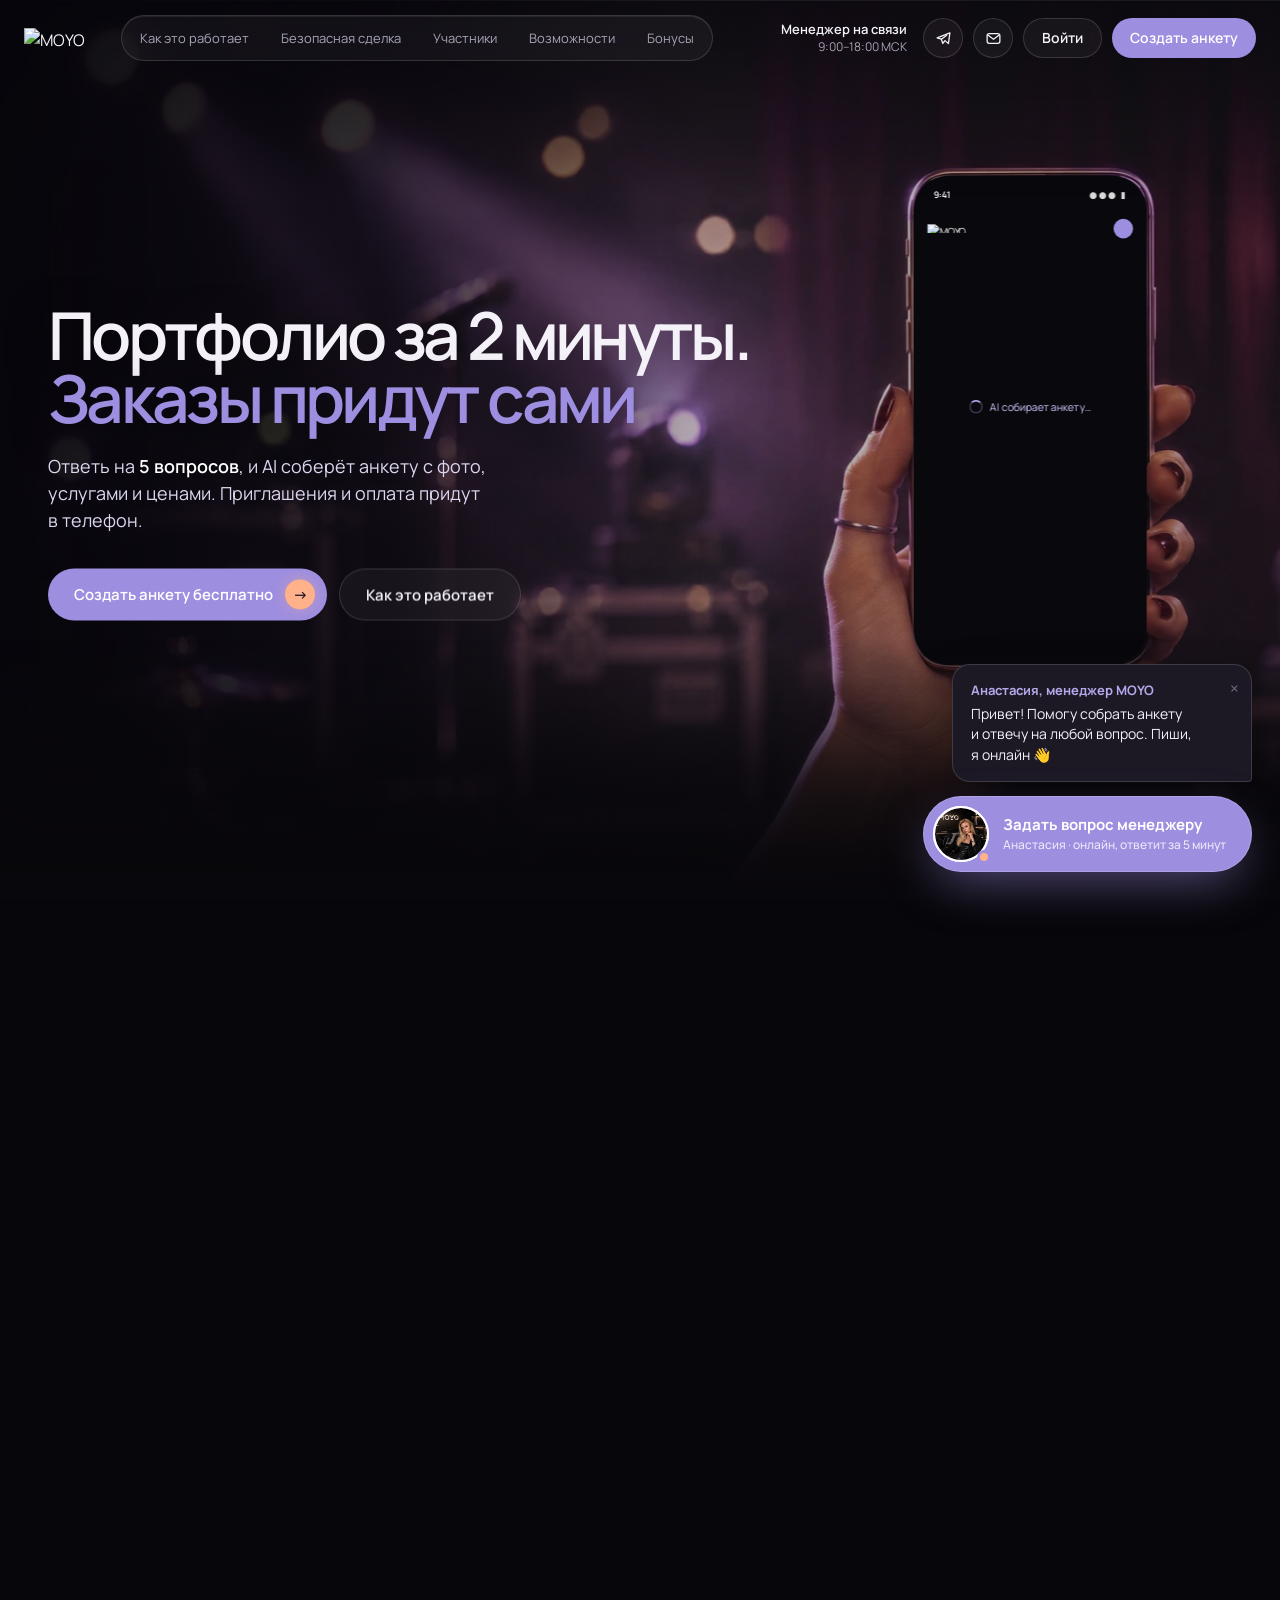
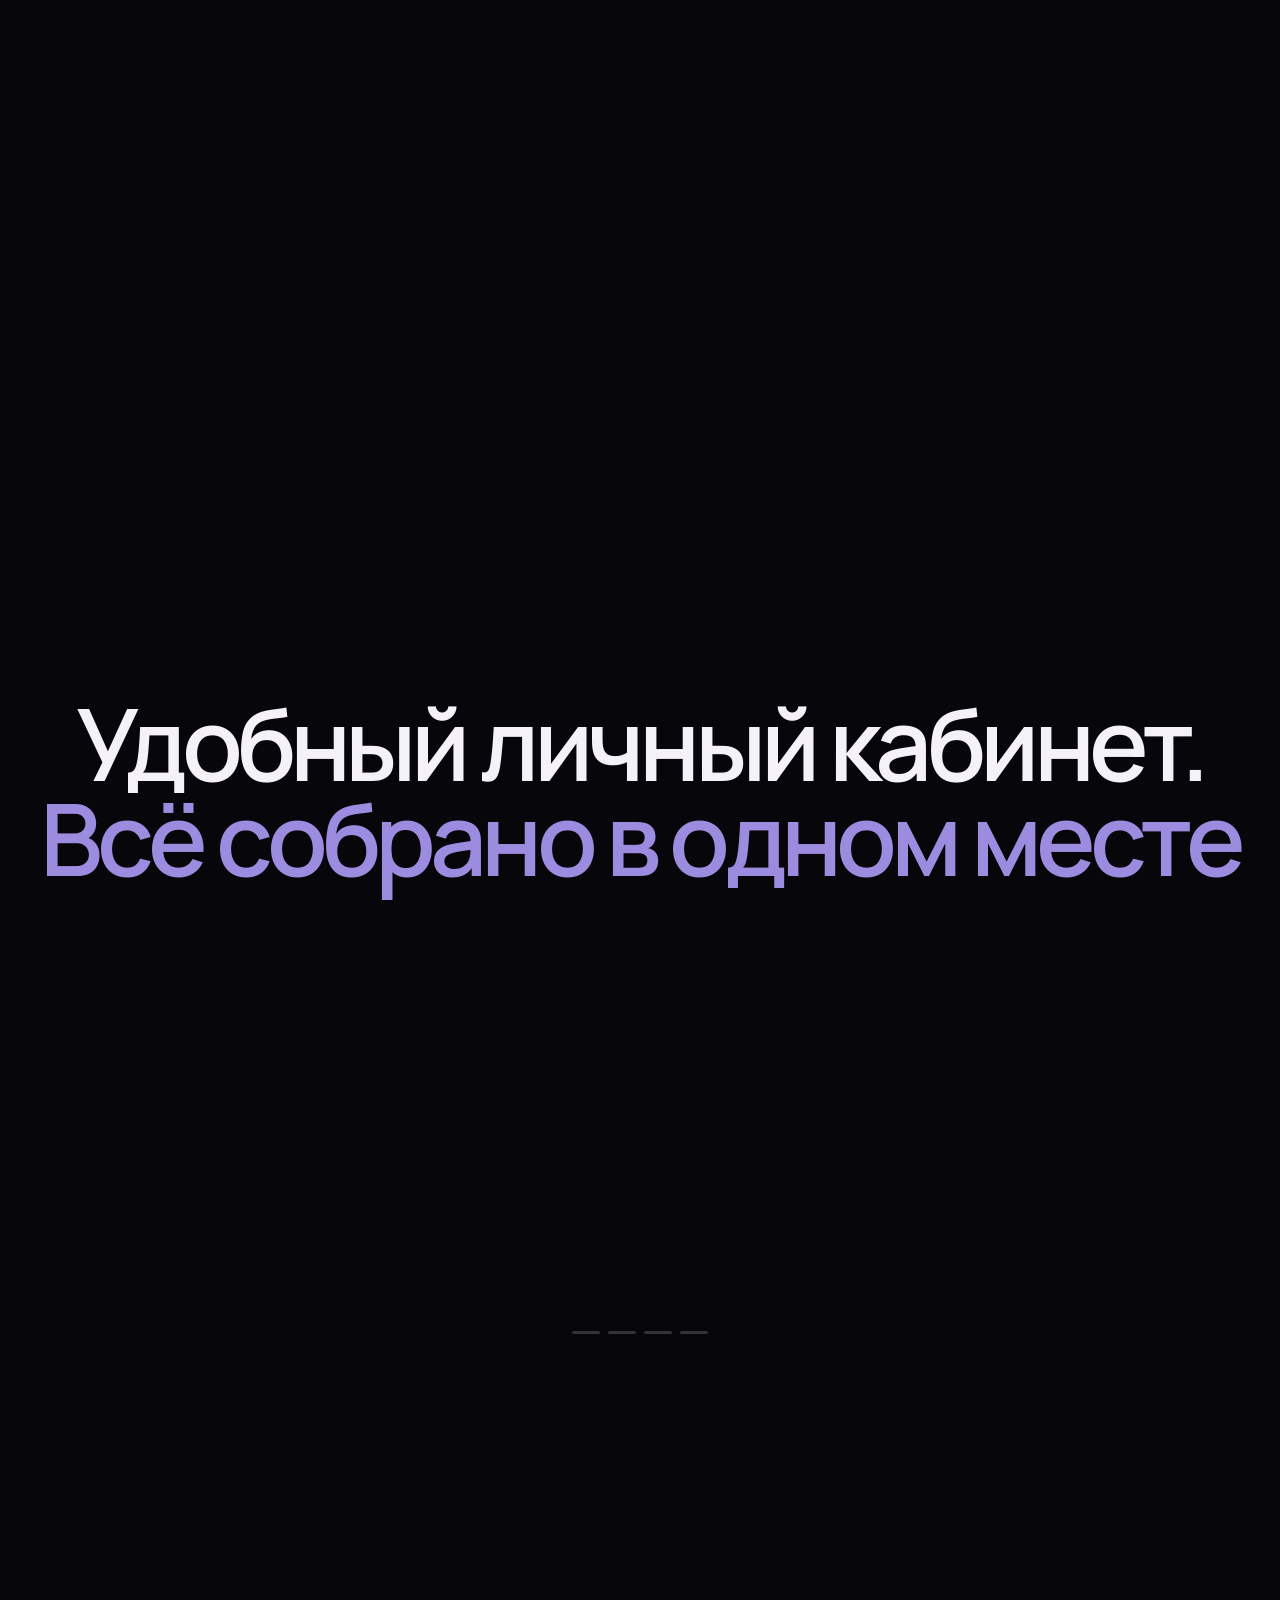
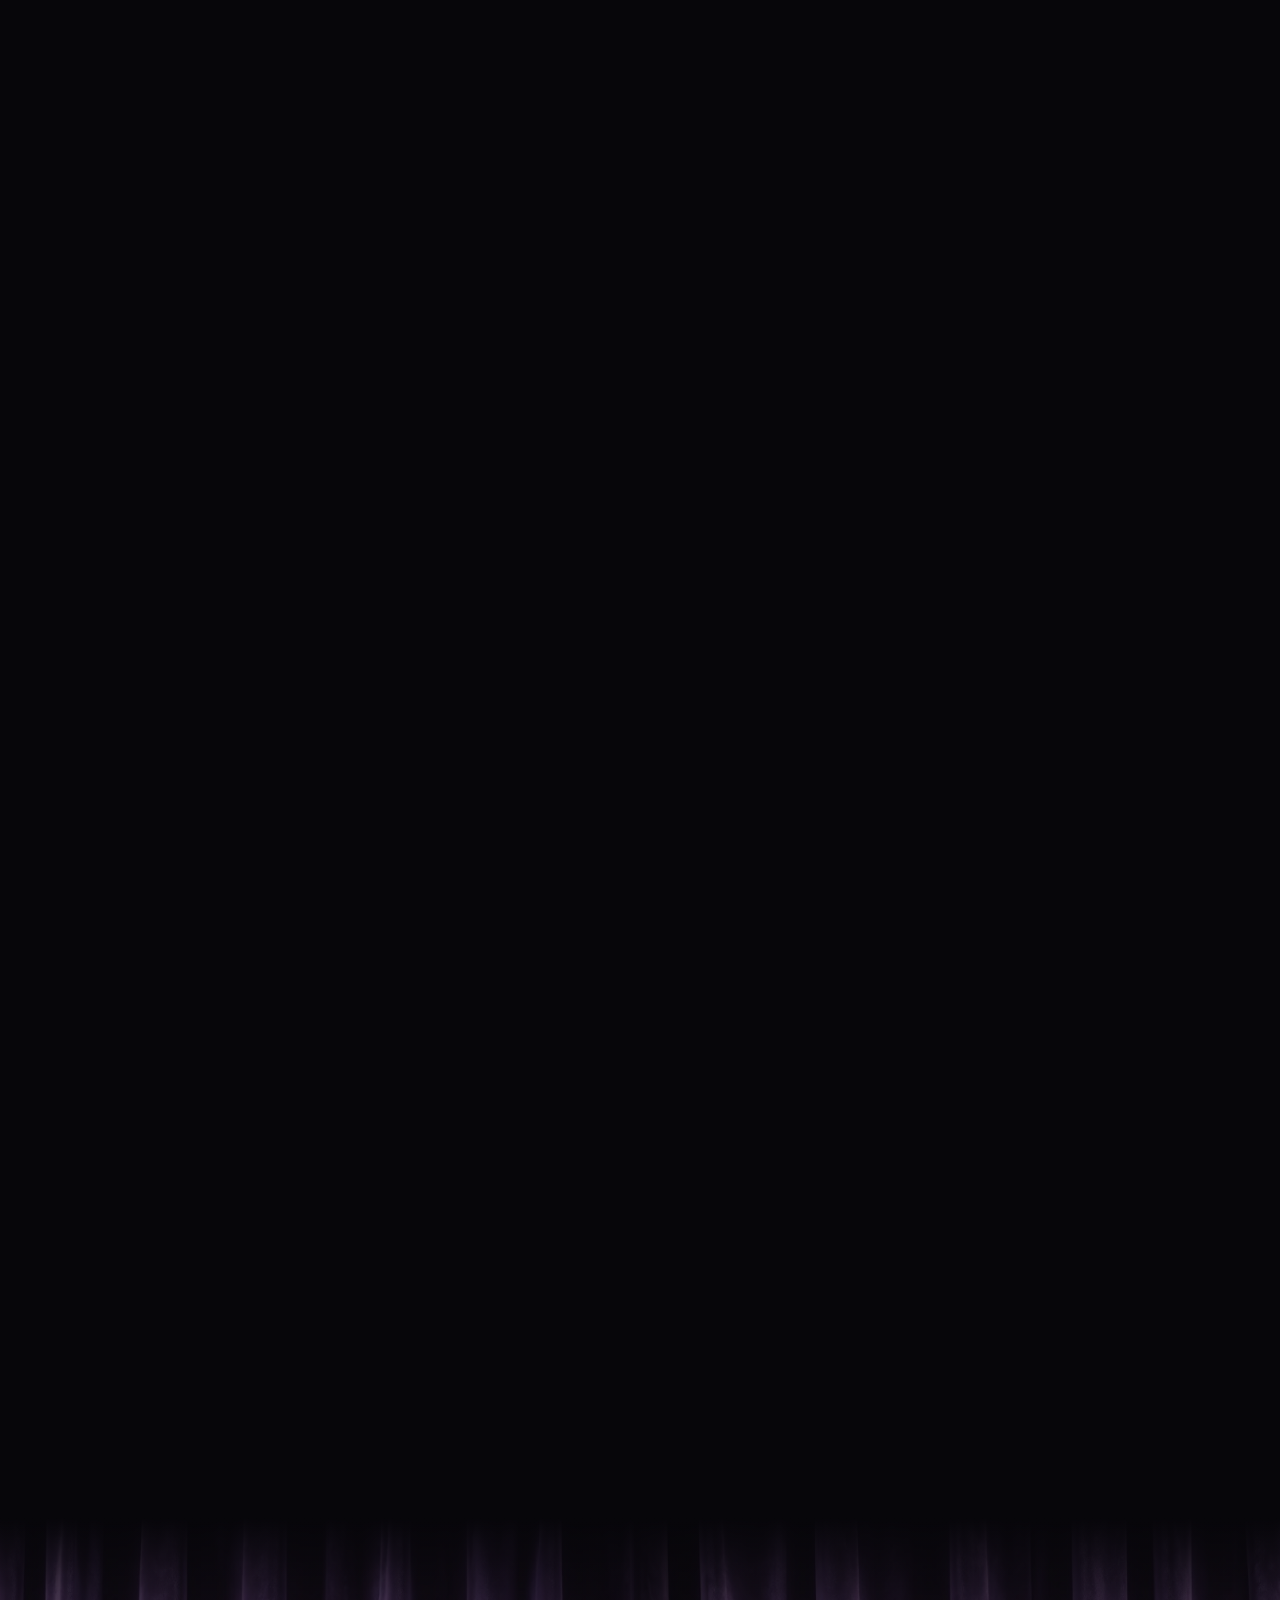
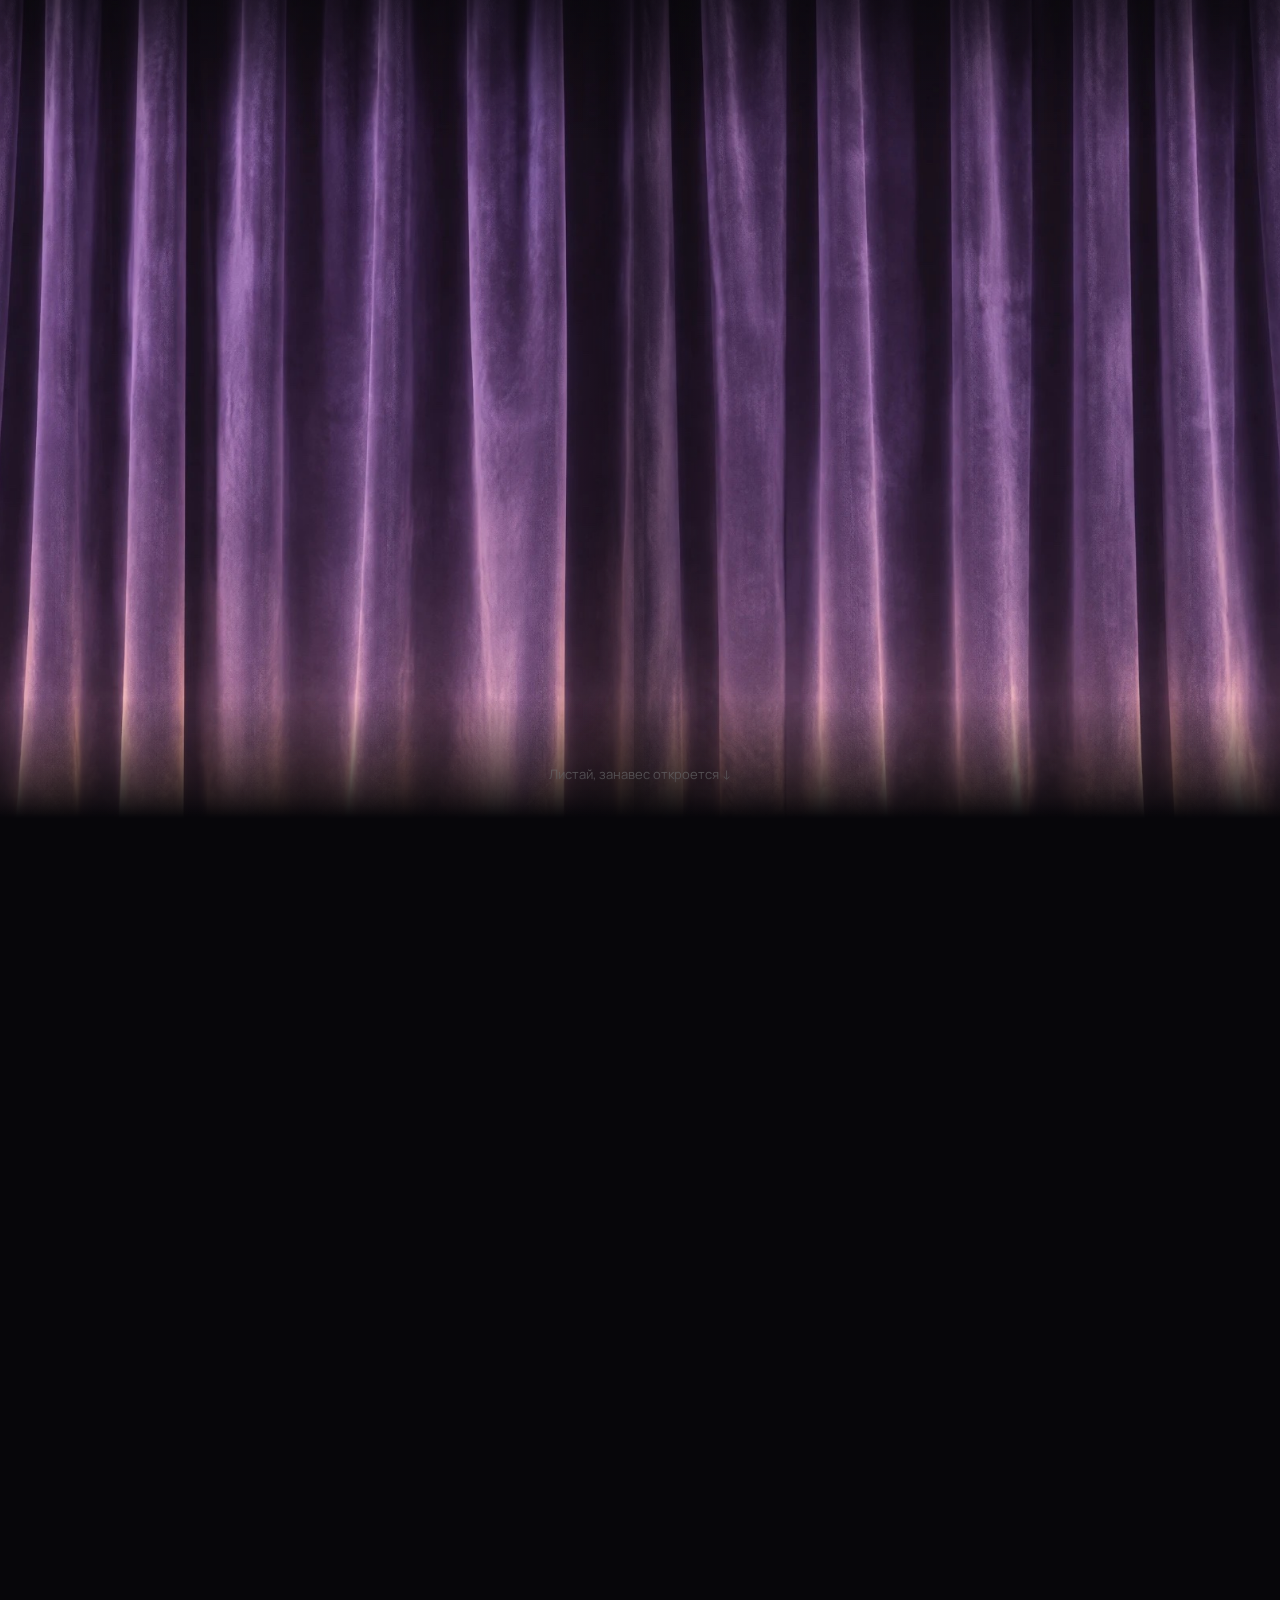
==== ispolnitel.html @ ad926cb7 "Add files via upload" ====
<!doctype html>
<html lang="ru">
<head>
<meta charset="utf-8">
<meta name="viewport" content="width=device-width,initial-scale=1">
<title>MOYO для исполнителей</title>
<link rel="preconnect" href="https://fonts.googleapis.com"><link rel="preconnect" href="https://fonts.gstatic.com" crossorigin>
<link href="https://fonts.googleapis.com/css2?family=Manrope:wght@400;500;600;700&family=JetBrains+Mono:wght@400;500&display=swap" rel="stylesheet">
<link rel="stylesheet" href="assets/moyo.css?v=24">
<style>
/* совместимость со старыми блоками (кабинет, FAQ, футер, чат, модалка) */
:root{--card:#131118;--card2:#1A1820;--mut:var(--text-2);--mut2:var(--text-3);--line2:var(--line-2);--grad:var(--accent);--disp:var(--sans);--body:var(--sans);--m:var(--accent)}
h1,h2,h3{font-weight:600;letter-spacing:-.04em;line-height:1.04}
.lead{font-size:18px;color:var(--text-2);max-width:560px}
.eyebrow{display:inline-flex;align-items:center;gap:8px;height:32px;padding:0 14px;border-radius:var(--r-pill);font-size:13px;font-weight:500;color:var(--text-2);border:1px solid var(--line-2);background:var(--glass);backdrop-filter:blur(var(--blur))}
.eyebrow i{width:6px;height:6px;border-radius:50%;background:var(--lime);box-shadow:0 0 10px var(--lime-glow)}
.btn-o{background:var(--glass);border:1px solid var(--line-2)}
.btn-o:hover{border-color:rgba(255,255,255,.3)}
.cta-row{display:flex;gap:12px}
.sec{position:relative;padding:90px 0}
.sec-head{display:flex;flex-direction:column;gap:18px;margin-bottom:56px}
.sec-head.c{align-items:center;text-align:center}
main,footer{position:relative;z-index:2}

/* сквозной фон: прямые вертикали и горизонтали */
.bgfx{position:fixed;inset:0;z-index:0;pointer-events:none}
/* перетекание блоков */
.flow-in{will-change:opacity,transform}

/* ===== HEADER ===== */
.hdr{position:fixed;top:0;left:0;right:0;z-index:50;transition:background .4s,border-color .4s;border-bottom:1px solid transparent}
.hdr.scrolled{background:rgba(7,6,10,.72);backdrop-filter:blur(18px);border-bottom-color:var(--line)}
.hdr .wrap{display:flex;align-items:center;height:76px;gap:36px;padding:0 24px}
.hdr .logo img{height:20px;display:block}
.nav{display:flex;gap:4px;padding:4px;border-radius:var(--r-pill)}
.nav a{padding:8px 14px;border-radius:var(--r-pill);font-size:13px;color:var(--text-2);transition:color .2s,background .2s}
.nav a:hover{color:var(--text);background:rgba(255,255,255,.06)}
.hdr-r{margin-left:auto;display:flex;align-items:center;gap:10px}
.hdr .mgr{font-size:12px;color:var(--text-2);text-align:right;line-height:1.35;margin-right:6px}
.hdr .mgr b{display:block;color:var(--text);font-weight:600;font-size:13px}
.hdr .ibtn{width:40px;height:40px}

/* ===== 01 HERO: при открытии курсор один раз собирает анкету ===== */
.hero{position:relative;height:100vh;min-height:880px}
.hero .pin{position:relative;height:100%;overflow:hidden}
.hv{position:absolute;inset:0}
.hero h1{position:absolute;left:0;right:0;text-align:center;letter-spacing:-.055em;line-height:.95;z-index:3}
.h-cta{position:absolute;left:0;right:0;display:flex;justify-content:center;gap:12px;z-index:5}
.plate{padding:20px 22px;border-radius:var(--r-m)}
.plate .label{display:block;margin-bottom:12px}
.plate p{font-size:15px;color:var(--text-2);line-height:1.5}
.plate p b{color:var(--text);font-weight:600}
.plate .n{font-size:44px;font-weight:600;letter-spacing:-.05em;line-height:1;margin-bottom:6px}
.h-toast{display:flex;gap:12px;align-items:center;padding:12px 16px 12px 12px;border-radius:16px;font-size:13px}
.h-toast .av{width:34px;height:34px;border-radius:10px;display:grid;place-items:center;background:var(--accent);flex:none;font-size:14px}
.h-toast b{display:block;font-size:13px;font-weight:600}
.h-toast small{color:var(--text-2);font-size:12px}
.pop{opacity:0;transform:translateY(12px) scale(.97);transition:opacity .6s var(--ease),transform .6s var(--ease)}
.pop.on{opacity:1;transform:none}
/* карточка анкеты */
.sc{position:absolute;inset:0;border-radius:22px;background:var(--surface);border:1px solid var(--line-2);overflow:hidden}
.sc-ph{position:absolute;left:0;right:0;top:0;height:240px}
.sc-ph svg{width:100%;height:100%;display:block}
.sc-nm{position:absolute;left:18px;right:18px;top:252px}
.sc-nm b{display:block;font-size:20px;font-weight:600;letter-spacing:-.03em}
.sc-nm small{font-size:13px;color:var(--text-2)}
.sc-tg{position:absolute;left:18px;top:308px;display:flex;gap:6px}
.sc-pr{position:absolute;left:18px;right:14px;top:352px;display:flex;justify-content:space-between;align-items:center}
.sc-pr b{font-size:17px;font-weight:600;letter-spacing:-.02em}

/* курсор подносит части анкеты */
.hv1 h1{top:108px;font-size:84px}
.hv1 .h-cta{top:752px}
.slot{position:absolute;left:50%;top:312px;width:300px;height:400px;margin-left:-150px;z-index:4}
.slot-ghost{position:absolute;inset:0;border-radius:22px;border:1px dashed rgba(255,255,255,.24)}
.slot-ghost i{position:absolute;left:0;right:0;display:grid;place-items:center;font-style:normal;font-family:var(--mono);font-size:11px;letter-spacing:.08em;text-transform:uppercase;color:var(--text-3);border-top:1px dashed rgba(255,255,255,.12);transition:opacity .4s}
.slot-ghost i:first-child{border-top:0}
.slot-ghost i.off{opacity:0}
.part{position:absolute;inset:0;will-change:transform;pointer-events:none}
.part .sc{transition:border-color .4s}
.pflash{position:absolute;left:0;right:0;pointer-events:none;box-shadow:inset 0 0 0 2px var(--accent-hi),0 0 30px 2px var(--accent-glow);opacity:0}
.pflash.on{animation:pflash .8s ease-out}
@keyframes pflash{0%{opacity:1}100%{opacity:0}}
.slot .burst{position:absolute;left:50%;top:50%;width:320px;height:320px;margin:-160px;border-radius:50%;border:1px solid var(--accent);opacity:0;pointer-events:none}
.slot.pub .burst{animation:sburst 1s var(--ease)}
@keyframes sburst{0%{opacity:.9;transform:scale(.6)}100%{opacity:0;transform:scale(1.7)}}
.hcur{position:absolute;left:0;top:0;width:30px;height:30px;z-index:9;pointer-events:none;filter:drop-shadow(0 6px 12px rgba(0,0,0,.6));transform-origin:4px 2px}
.hv1 .side{position:absolute;width:260px;z-index:5}
.hv1 .side.r{left:calc(50% + 190px)}.hv1 .side.l{right:calc(50% + 190px)}

/* ===== 04 PEOPLE: диско-шар ===== */
.people{position:relative;padding:90px 0 0;overflow-x:clip;overflow-y:visible}
.pp-head{display:grid;grid-template-columns:1fr 380px;align-items:end;gap:40px;margin-bottom:-20px;position:relative;z-index:3}
.pp-head .btn{margin-top:22px}
.pp-head h2{font-size:72px;letter-spacing:-.055em}
.pp-head p{color:var(--text-2);font-size:17px}
.disco{position:relative;height:730px;user-select:none}
.cable{position:absolute;left:50%;top:-200px;width:1px;height:315px;background:linear-gradient(180deg,transparent,rgba(255,255,255,.5));}
.cap{position:absolute;left:50%;top:110px;width:26px;height:16px;margin-left:-13px;border-radius:4px 4px 8px 8px;background:#2A2734;border:1px solid var(--line-2)}
.sph-wrap{position:absolute;left:50%;top:96px;width:680px;height:680px;margin-left:-340px;perspective:1400px;cursor:grab}
.sph-wrap:active{cursor:grabbing}
.sph{position:absolute;left:50%;top:50%;width:0;height:0;transform-style:preserve-3d}
.tile{position:absolute;left:0;top:0;border-radius:8px;backface-visibility:hidden;cursor:pointer;border:1px solid rgba(255,255,255,.12);transition:filter .2s,border-color .2s}
.tile:hover{filter:brightness(1.5);border-color:var(--accent)}
.sph-shade{position:absolute;left:50%;top:116px;width:640px;height:640px;margin-left:-320px;border-radius:50%;pointer-events:none;background:radial-gradient(circle at 36% 28%,rgba(255,255,255,.10),transparent 30%,transparent 55%,rgba(7,6,10,.65) 78%,transparent 80%)}
.sph-glow{position:absolute;left:50%;top:436px;width:980px;height:980px;margin:-490px 0 0 -490px;border-radius:50%;background:radial-gradient(closest-side,rgba(156,140,224,.22),transparent);pointer-events:none}
.glint{position:absolute;width:14px;height:14px;margin:-7px;pointer-events:none;animation:glint 3s ease-in-out infinite}
.glint svg{width:100%;height:100%}
@keyframes glint{0%,100%{opacity:0;transform:scale(.4) rotate(0)}50%{opacity:1;transform:scale(1) rotate(45deg)}}
.flare{position:absolute;width:90px;height:16px;margin:-8px -45px;border-radius:50%;background:radial-gradient(closest-side,rgba(220,213,242,.55),transparent);pointer-events:none;filter:blur(2px)}
.pp-foot{display:flex;justify-content:center;align-items:center;gap:22px;margin-top:-10px;position:relative;z-index:3}
.pp-foot .label{color:var(--text-2)}

/* modal */
.modal{position:fixed;inset:0;z-index:80;display:grid;place-items:center;background:rgba(5,4,8,.7);backdrop-filter:blur(10px);opacity:0;pointer-events:none;transition:opacity .35s}
.modal.on{opacity:1;pointer-events:auto}
.mbox{width:920px;display:grid;grid-template-columns:380px 1fr;border-radius:28px;overflow:hidden;background:var(--card);border:1px solid var(--line2);transform:translateY(20px) scale(.97);transition:transform .45s cubic-bezier(.2,.9,.25,1.1)}
.modal.on .mbox{transform:none}
.mbox .ph{height:560px}.mbox .ph svg{width:100%;height:100%;display:block}
.mbox .info{padding:36px;display:flex;flex-direction:column;gap:16px;position:relative}
.mbox h3{font-size:28px}
.mbox .role{color:var(--mut);margin-top:-8px}
.mbox .about{font-size:15px;color:#CFCBDD}
.mbox .srv{display:flex;flex-direction:column;gap:8px}
.mbox .srv div{display:flex;justify-content:space-between;padding:12px 14px;border-radius:12px;background:rgba(255,255,255,.04);border:1px solid var(--line);font-size:14px}
.mbox .srv b{font-weight:600}
.mbox .x{position:absolute;right:20px;top:20px;width:40px;height:40px;border-radius:12px;border:1px solid var(--line2);font-size:20px}
.mbox .note{font-size:12px;color:var(--mut2)}


.mbox{background:var(--surface)}
.mbox .tags,.pc-tags{display:flex;gap:6px;flex-wrap:wrap}
.pc-tags span{display:inline-flex;height:26px;align-items:center;padding:0 10px;border-radius:8px;font-size:12px;background:rgba(255,255,255,.06);color:var(--text-2)}

/* ===== INSIDE (features) ===== */
.inside{padding:140px 0;position:relative}
.inside h2{font-size:64px;letter-spacing:-.05em}
.inside .sec-head{margin-bottom:34px}
.ins-grid{position:relative;display:flex;flex-direction:column;align-items:center;gap:28px}
.inside .lead{color:var(--text-2);font-size:18px;max-width:560px}
.flist{display:flex;justify-content:center;gap:8px;padding:6px;border-radius:var(--r-pill);border:1px solid var(--line);background:rgba(255,255,255,.025)}
.fi{position:relative;height:46px;padding:0 22px;border-radius:var(--r-pill);font-size:15px;font-weight:600;color:var(--text-2);overflow:hidden;transition:background .4s,color .4s}
.fi:hover{color:var(--text)}
.fi.on{background:var(--accent-a12);color:var(--text);box-shadow:inset 0 0 0 1px var(--accent-a30)}
.fi .prog{position:absolute;left:18px;bottom:0;max-width:calc(100% - 36px);height:2px;width:0;background:var(--accent)}
.fi.on .prog{animation:fprog 9s linear forwards}
.flist.stop .fi.on .prog{animation:none;width:0}
@keyframes fprog{to{width:calc(100% - 36px)}}
.flist:not(.vis) .fi.on .prog{animation-play-state:paused}
.device{position:relative;width:800px;height:520px;border-radius:24px;background:#100E17;border:1px solid var(--line2);box-shadow:0 40px 120px -30px rgba(123,108,255,.45);overflow:hidden}
.dbar{height:52px;display:flex;align-items:center;gap:16px;padding:0 22px;border-bottom:1px solid var(--line)}
.dbar img{height:14px;opacity:.9}
.dbar .tabs{display:flex;gap:6px;margin-left:16px}
.dbar .tabs span{font-size:12px;padding:6px 12px;border-radius:99px;color:var(--mut);transition:all .4s}
.dbar .tabs span.on{background:rgba(255,255,255,.08);color:var(--text)}
.dbar .me{margin-left:auto;width:28px;height:28px;border-radius:50%;background:var(--grad)}
.scr{position:absolute;left:0;right:0;top:52px;bottom:0;padding:24px;opacity:0;transform:translateY(14px);transition:opacity .5s,transform .6s cubic-bezier(.2,.8,.2,1);pointer-events:none}
.scr.on{opacity:1;transform:none;pointer-events:auto}
.scr h4{font-size:18px;font-weight:600;margin-bottom:4px}
.scr .sub{font-size:13px;color:var(--mut);margin-bottom:18px}
.chips{display:flex;gap:8px;margin-bottom:16px}
.chips span{font-size:12px;padding:6px 12px;border-radius:99px;border:1px solid var(--line2);color:#D9D5E8}
.chips span.a{background:#fff;color:#0B0A10;border-color:#fff}
.vac{display:grid;grid-template-columns:1fr auto auto;gap:18px;align-items:center;padding:16px 18px;border-radius:16px;background:rgba(255,255,255,.035);border:1px solid var(--line);margin-bottom:10px}
.vac b{font-size:15px;font-weight:600;display:block}
.vac small{font-size:12px;color:var(--mut)}
.vac .pr{font-family:var(--disp);font-weight:700;font-size:15px}
.vac .go{height:38px;padding:0 16px;border-radius:10px;background:rgba(255,255,255,.08);font-size:13px;font-weight:600;min-width:160px;position:relative;overflow:hidden}
.vac .go.first{background:#fff;color:#0B0A10}
.scr.on .vac .go.first .t1{animation:goOut .3s 1.9s forwards}
.vac .go .t2{position:absolute;inset:0;display:grid;place-items:center;background:var(--ok);color:#06150E;transform:translateY(100%)}
.scr.on .vac .go.first .t2{animation:goIn .4s 1.9s cubic-bezier(.2,.9,.25,1.2) forwards}
@keyframes goOut{to{opacity:0}}
@keyframes goIn{to{transform:none}}
.cursor{position:absolute;width:22px;height:22px;z-index:5;left:560px;top:400px;opacity:0;pointer-events:none}
.scr.on .cursor{animation:cur 2.6s .4s cubic-bezier(.4,0,.2,1) forwards}
@keyframes cur{0%{opacity:0;transform:translate(0,0)}15%{opacity:1}60%{transform:translate(-36px,-262px)}68%{transform:translate(-36px,-262px) scale(.82)}76%,100%{opacity:1;transform:translate(-36px,-262px)}}
.vac{opacity:0;transform:translateY(10px)}
.scr.on .vac{animation:up .5s cubic-bezier(.2,.8,.2,1) forwards}
.scr.on .vac:nth-child(2){animation-delay:.1s}.scr.on .vac:nth-child(3){animation-delay:.2s}.scr.on .vac:nth-child(4){animation-delay:.3s}
@keyframes up{to{opacity:1;transform:none}}

.req{padding:16px 18px;border-radius:16px 16px 16px 4px;background:rgba(255,255,255,.06);font-size:14px;max-width:440px;margin-bottom:14px}
.req small{display:block;color:var(--mut);font-size:12px;margin-bottom:4px}
.ai-line{display:flex;align-items:center;gap:10px;font-size:13px;color:#CFC8FF;margin-bottom:16px}
.ai-line i{width:18px;height:18px;border-radius:50%;border:2px solid rgba(185,177,255,.3);border-top-color:#B9B1FF;animation:spin 1s linear infinite}
.scr.on .ai-line i{animation:spin 1s linear 2 forwards}
.picks{display:flex;gap:10px}
.pick{width:116px;border-radius:14px;overflow:hidden;background:var(--card2);border:1px solid var(--line);opacity:0;transform:scale(.9)}
.pick .im{height:110px}.pick .im svg{width:100%;height:100%;display:block}
.pick div{padding:8px 10px;font-size:12px}
.pick div b{display:block;font-size:13px;font-weight:600}
.scr.on .pick{animation:pop .5s cubic-bezier(.2,.9,.25,1.2) forwards}
.scr.on .pick:nth-child(1){animation-delay:.9s}.scr.on .pick:nth-child(2){animation-delay:1s}.scr.on .pick:nth-child(3){animation-delay:1.1s}.scr.on .pick:nth-child(4){animation-delay:1.2s}.scr.on .pick:nth-child(5){animation-delay:1.3s}
@keyframes pop{to{opacity:1;transform:none}}
.pick.mine{border:2px solid var(--accent);box-shadow:0 0 30px -6px var(--accent-glow)}
.invite{position:absolute;right:24px;bottom:24px;width:330px;padding:18px;border-radius:18px;background:rgba(36,32,50,.92);backdrop-filter:blur(12px);border:1px solid var(--line2);box-shadow:0 20px 50px -10px rgba(0,0,0,.7);opacity:0;transform:translateY(20px)}
.scr.on .invite{animation:up .6s 2.1s cubic-bezier(.2,.9,.25,1.15) forwards}
.invite b{display:block;font-size:15px;margin:6px 0 4px}
.invite small{color:var(--mut);font-size:13px}
.invite .bt{display:flex;gap:8px;margin-top:14px}
.invite .bt span{flex:1;text-align:center;padding:9px;border-radius:10px;font-size:13px;font-weight:600;background:rgba(255,255,255,.08)}
.invite .bt span:first-child{background:#fff;color:#0B0A10}
.invite .tag{font-size:11px;text-transform:uppercase;letter-spacing:.08em;color:#CFC8FF}

.cal{display:grid;grid-template-columns:1fr 230px;gap:20px}
.cgrid{display:grid;grid-template-columns:repeat(7,1fr);gap:6px}
.cgrid .dn{font-size:11px;color:var(--mut2);text-align:center;padding-bottom:4px}
.cgrid .d{height:54px;border-radius:10px;background:rgba(255,255,255,.03);font-size:12px;padding:6px 8px;color:var(--mut);position:relative;overflow:hidden}
.cgrid .d.e{background:none}
.cgrid .d.b{color:#fff;opacity:0}
.cgrid .d.b::before{content:"";position:absolute;inset:0;background:var(--grad);opacity:.85}
.cgrid .d.b span{position:relative;display:block}
.cgrid .d.b em{position:relative;display:block;font-style:normal;font-size:10px;line-height:1.2;margin-top:4px;font-weight:600}
.cgrid .d.h{border:1px dashed rgba(185,177,255,.5);color:#CFC8FF}
.scr.on .cgrid .d.b{animation:pop .5s cubic-bezier(.2,.9,.25,1.2) forwards}
.upc{display:flex;flex-direction:column;gap:10px}
.upc div{padding:12px 14px;border-radius:14px;background:rgba(255,255,255,.04);border:1px solid var(--line);font-size:13px}
.upc b{display:block;font-size:14px;font-weight:600}
.upc small{color:var(--ok);font-size:12px}
.upc .lbl{font-size:12px;color:var(--mut);text-transform:uppercase;letter-spacing:.06em;background:none;border:0;padding:0 0 2px}

.chat{display:flex;flex-direction:column;gap:10px}
.msg{max-width:70%;padding:12px 16px;border-radius:16px;font-size:14px;opacity:0;transform:translateY(10px)}
.msg.l{background:rgba(255,255,255,.06);border-bottom-left-radius:4px;align-self:flex-start}
.msg.r{background:var(--accent);border-bottom-right-radius:4px;align-self:flex-end}
.msg small{display:block;font-size:11px;opacity:.6;margin-bottom:2px}
.sys{align-self:center;display:flex;align-items:center;gap:10px;padding:12px 18px;border-radius:14px;font-size:13px;background:rgba(255,255,255,.03);border:1px solid var(--line2);opacity:0;transform:translateY(10px)}
.sys .ck{width:22px;height:22px;border-radius:50%;display:grid;place-items:center;background:rgba(255,176,136,.15);color:var(--ok);font-size:12px}
.sys.lockd{border-color:rgba(185,177,255,.45);background:rgba(123,108,255,.1)}
.sys.lockd .ck{background:var(--grad);color:#fff}
.scr.on .chat>*{animation:up .5s cubic-bezier(.2,.8,.2,1) forwards}
.scr.on .chat>*:nth-child(2){animation-delay:.5s}.scr.on .chat>*:nth-child(3){animation-delay:1s}.scr.on .chat>*:nth-child(4){animation-delay:1.5s}.scr.on .chat>*:nth-child(5){animation-delay:2s}
.scr.on .chat>*{animation:up .5s cubic-bezier(.2,.8,.2,1) forwards}
.scr.on .chat>*:nth-child(1){animation-delay:.2s}.scr.on .chat>*:nth-child(2){animation-delay:.8s}.scr.on .chat>*:nth-child(3){animation-delay:1.4s}.scr.on .chat>*:nth-child(4){animation-delay:2s}.scr.on .chat>*:nth-child(5){animation-delay:2.6s}.scr.on .chat>*:nth-child(6){animation-delay:3.2s}

.fi .prog{display:none}
.dbar .tabs span{cursor:pointer}
.device{box-shadow:0 40px 120px -40px rgba(156,140,224,.4)}


/* ===== 06 REF ===== */
.ref{position:relative;padding:90px 0}
.ref h2{font-size:64px;letter-spacing:-.05em}
.r-grid{display:grid;grid-template-columns:290px 1fr 290px;gap:30px;align-items:center}
.r-col{display:flex;flex-direction:column;gap:16px}
.rc{padding:24px;border-radius:var(--r-m)}
.rc .v{font-size:46px;font-weight:600;letter-spacing:-.05em;line-height:1;margin:6px 0 10px}
.rc p{font-size:14px;color:var(--text-2)}
.rc .label{display:block}
.rc.link .fld{display:flex;align-items:center;justify-content:space-between;gap:8px;margin:14px 0 14px;padding:6px 6px 6px 14px;border-radius:12px;background:rgba(0,0,0,.3);border:1px solid var(--line-2);font-family:var(--mono);font-size:12px;color:var(--text-2)}
.rc.link .fld button{height:30px;padding:0 12px;border-radius:8px;background:rgba(255,255,255,.08);font-family:var(--sans);font-size:12px;font-weight:600;color:var(--text)}
.net{position:relative;width:560px;height:520px;margin:0 auto}
.net svg{position:absolute;inset:0;width:100%;height:100%;overflow:visible}
.net .ln{fill:none;stroke:rgba(255,255,255,.16);stroke-width:1}
.nd{position:absolute;width:0;height:0}
.nd .b{position:absolute;transform:translate(-50%,-50%);display:flex;align-items:center;gap:10px;padding:6px 14px 6px 6px;border-radius:99px;white-space:nowrap;font-size:13px;font-weight:600}
.nd .b i{width:30px;height:30px;border-radius:50%;flex:none;background:linear-gradient(160deg,#3D3652,#25222F);border:1px solid var(--line-2)}
.nd small{display:block;font-family:var(--mono);font-size:10px;font-weight:400;color:var(--accent-hi);letter-spacing:.04em}
.core{position:absolute;left:50%;top:50%;width:132px;height:132px;margin:-66px;border-radius:50%;display:grid;place-items:center;text-align:center;background:var(--accent);box-shadow:0 0 0 12px rgba(156,140,224,.12),0 0 0 28px rgba(156,140,224,.06),0 0 90px 10px var(--accent-glow)}
.core b{font-size:26px;font-weight:600;letter-spacing:-.03em;display:block}
.core small{font-size:12px;opacity:.85}
.pop50{position:absolute;left:50%;top:50%;padding:6px 10px;border-radius:99px;background:#fff;color:#0B0A10;font-weight:700;font-size:13px;opacity:0;pointer-events:none;z-index:3}
.pop50.go{animation:p50 1.6s var(--ease)}
@keyframes p50{0%{opacity:0;transform:translate(-50%,-10px)}20%{opacity:1}100%{opacity:0;transform:translate(-50%,-110px)}}
.ref .cta-row{justify-content:center;margin-top:40px}

/* ===== FAQ ===== */
.faq .wrap{display:grid;grid-template-columns:420px 1fr;gap:60px}
.faq h2{font-size:42px;margin:22px 0 20px}
.qa{border-bottom:1px solid var(--line)}
.qa button{width:100%;text-align:left;display:flex;justify-content:space-between;align-items:center;gap:20px;padding:26px 0;font-size:19px;font-weight:600}
.qa button i{flex:none;width:32px;height:32px;border-radius:50%;border:1px solid var(--line2);position:relative;transition:transform .4s,background .3s}
.qa button i::before,.qa button i::after{content:"";position:absolute;left:50%;top:50%;width:12px;height:1.6px;background:currentColor;transform:translate(-50%,-50%)}
.qa button i::after{transform:translate(-50%,-50%) rotate(90deg);transition:transform .4s}
.qa.on button i{background:#fff;color:#0B0A10}
.qa.on button i::after{transform:translate(-50%,-50%) rotate(0)}
.qa .a{display:grid;grid-template-rows:0fr;transition:grid-template-rows .5s cubic-bezier(.2,.8,.2,1)}
.qa.on .a{grid-template-rows:1fr}
.qa .a>div{overflow:hidden}
.qa .a p{padding:0 60px 26px 0;color:var(--mut);font-size:16px}


.faq h2{font-size:56px}

/* ===== 08 FINAL: сцена ===== */
.final{position:relative;height:100vh;min-height:860px;overflow:hidden;text-align:center}
.truss{position:absolute;left:8%;right:8%;top:70px;height:14px;border-top:1px solid rgba(255,255,255,.25);border-bottom:1px solid rgba(255,255,255,.25);background:repeating-linear-gradient(60deg,transparent 0 10px,rgba(255,255,255,.14) 10px 11px)}
.fbeam{position:absolute;top:84px;width:420px;height:760px;margin-left:-210px;transform-origin:50% 0;clip-path:polygon(47% 0,53% 0,100% 100%,0 100%);background:linear-gradient(180deg,rgba(220,213,242,.42),rgba(156,140,224,.10) 70%,transparent);filter:blur(6px);animation:fsw 7s ease-in-out infinite}
.fbeam.b1{left:22%;--r:-24deg;transform:rotate(-24deg)}.fbeam.b2{left:50%;--r:0deg;opacity:.8;animation-delay:-2s}.fbeam.b3{left:78%;--r:24deg;transform:rotate(24deg);animation-delay:-4s}
@keyframes fsw{0%,100%{transform:rotate(var(--r))}50%{transform:rotate(calc(var(--r) * .7))}}
.fbeam::before{content:"";position:absolute;left:50%;top:-8px;width:34px;height:18px;margin-left:-17px;border-radius:0 0 10px 10px;background:#1A1820;border:1px solid var(--line-2)}
.stage{position:absolute;left:50%;bottom:-120px;width:1180px;height:330px;margin-left:-590px;border-radius:50%;background:radial-gradient(closest-side,rgba(156,140,224,.22),rgba(19,17,24,.95) 70%);border-top:1px solid rgba(255,255,255,.22)}
.stage::after{content:"";position:absolute;left:8%;right:8%;top:38px;height:1px;background:rgba(255,255,255,.08);border-radius:50%}
.mic{position:absolute;left:50%;bottom:168px;width:72px;height:196px;margin-left:-36px}
.final .in{position:relative;z-index:3;padding-top:130px}
.final h2{font-size:84px;letter-spacing:-.055em;line-height:.95;margin:22px 0 22px}
.final .lead{margin:0 auto 34px;text-align:center}
.final .cta-row{justify-content:center}

/* ===== HELPER WIDGET ===== */
.help{position:fixed;right:28px;bottom:28px;z-index:55;display:flex;align-items:center;gap:14px;height:76px;padding:0 26px 0 10px;border-radius:99px;background:var(--accent);color:#fff;box-shadow:0 18px 50px -12px var(--accent-glow),0 0 0 1px rgba(255,255,255,.18) inset;font-size:15px;font-weight:700;text-align:left;transition:transform .3s,background .3s}
.help:hover{transform:translateY(-3px);background:var(--accent-hi)}
.help small{display:block;font-size:12px;font-weight:500;color:rgba(255,255,255,.8)}
.help .mph{position:relative;width:56px;height:56px;border-radius:50%;flex:none;overflow:hidden;border:2px solid #fff;background:#2A2734}
.help .mph svg{width:100%;height:100%;display:block}
.help .ring{position:absolute;left:10px;top:10px;width:56px;height:56px;border-radius:50%;border:2px solid #fff;animation:hring 2.6s ease-out infinite;pointer-events:none}
@keyframes hring{0%{opacity:.7;transform:scale(1)}100%{opacity:0;transform:scale(1.55)}}
.help .dot-on{position:absolute;left:54px;top:54px;width:14px;height:14px;border-radius:50%;background:var(--ok);border:3px solid var(--accent);z-index:3}
.hbub{position:fixed;right:28px;bottom:118px;z-index:55;width:300px;padding:16px 40px 16px 18px;border-radius:18px 18px 4px 18px;background:#1B1824;border:1px solid var(--line-2);box-shadow:0 20px 50px -10px rgba(0,0,0,.7);font-size:14px;line-height:1.45;cursor:pointer;opacity:0;transform:translateY(10px);pointer-events:none;transition:all .5s var(--ease)}
.hbub.on{opacity:1;transform:none;pointer-events:auto}
.hbub b{display:block;font-size:13px;color:var(--accent-hi);margin-bottom:4px}
.hbub .x{position:absolute;right:12px;top:10px;font-size:18px;color:var(--text-3)}
.chatbox{position:fixed;right:28px;bottom:108px;z-index:56;width:380px;border-radius:24px;overflow:hidden;background:#15131D;border:1px solid var(--line2);box-shadow:0 30px 80px -20px rgba(0,0,0,.8);opacity:0;transform:translateY(16px) scale(.97);transform-origin:right bottom;pointer-events:none;transition:all .35s cubic-bezier(.2,.9,.25,1.1)}
.chatbox.on{opacity:1;transform:none;pointer-events:auto}
.cb-h{padding:18px 20px;display:flex;align-items:center;gap:12px;border-bottom:1px solid var(--line);background:linear-gradient(135deg,rgba(123,108,255,.18),rgba(194,79,176,.1))}
.cb-h .av{width:40px;height:40px;border-radius:50%;background:var(--grad);display:grid;place-items:center;font-weight:700}
.cb-h b{display:block;font-size:15px}
.cb-h small{font-size:12px;color:var(--mut)}
.cb-h .x{margin-left:auto;font-size:20px;color:var(--mut)}
.cb-b{padding:18px 20px;display:flex;flex-direction:column;gap:10px;height:280px;overflow-y:auto}
.cb-b .m{max-width:85%;padding:10px 14px;border-radius:14px;font-size:14px;background:rgba(255,255,255,.06);border-bottom-left-radius:4px}
.cb-b .m.u{align-self:flex-end;background:var(--accent);border-bottom-left-radius:14px;border-bottom-right-radius:4px}
.qq{display:flex;flex-wrap:wrap;gap:6px}
.qq button{font-size:12px;padding:7px 11px;border-radius:99px;border:1px solid var(--line2);color:#D9D5E8}
.qq button:hover{background:rgba(255,255,255,.06)}
.cb-f{display:flex;gap:8px;padding:12px;border-top:1px solid var(--line)}
.cb-f input{flex:1;height:44px;border-radius:12px;border:1px solid var(--line2);background:rgba(255,255,255,.04);color:var(--text);padding:0 14px;font:inherit;font-size:14px;outline:none}
.cb-f input:focus{border-color:rgba(185,177,255,.6)}
.cb-f button{width:44px;height:44px;border-radius:12px;background:#fff;color:#0B0A10;display:grid;place-items:center}
.cb-alt{display:flex;gap:8px;padding:0 12px 14px;font-size:12px;color:var(--mut)}
.cb-alt a{display:flex;align-items:center;gap:6px;padding:6px 10px;border-radius:10px;border:1px solid var(--line)}
.cb-alt a:hover{color:var(--text)}


.cb-h{background:rgba(156,140,224,.12)}
</style>
</head>
<body data-role="ispolnitel">
<div class="bgfx velvet" id="bgfx"><div class="vv-folds"></div><div class="vv-lit"><i></i></div><div class="vv-sheen"></div></div>

<header class="hdr" id="hdr"><div class="wrap">
  <a href="index.html" class="logo"><img src="assets/logo.svg" alt="MOYO"></a>
  <nav class="nav glass">
    <a href="#steps">Как это работает</a><a href="#deal">Безопасная сделка</a><a href="#people">Участники</a><a href="#inside">Возможности</a><a href="#ref">Бонусы</a>
  </nav>
  <div class="hdr-r">
    <!-- ЗАГЛУШКА: заменить на реальные контакты -->
    <div class="mgr"><b>Менеджер на связи</b>9:00–18:00 МСК</div>
    <a class="ibtn" href="#" aria-label="Telegram"><svg width="17" height="17" viewBox="0 0 24 24" fill="none" stroke="currentColor" stroke-width="1.8" stroke-linejoin="round"><path d="M21 4 3 11l6 2 2 6 3-4 5 4 2-15Z"/><path d="m9 13 8-6"/></svg></a>
    <a class="ibtn" href="#" aria-label="Почта"><svg width="17" height="17" viewBox="0 0 24 24" fill="none" stroke="currentColor" stroke-width="1.8"><rect x="3" y="5" width="18" height="14" rx="3"/><path d="m4 7 8 6 8-6"/></svg></a>
    <a href="#" class="btn btn-g btn-s" data-auth="login">Войти</a>
    <a href="#final" data-auth="signup" class="btn btn-p btn-s">Создать анкету</a>
  </div>
</div></header>

<main id="top">

<!-- ============ 01 HERO ============ -->
<section class="hero hx" id="hero"><div class="pin">
  <div class="hx-bg"><div class="hx-box" data-ratio="1.7676">
    <img class="ph" id="hxImg" src="assets/img/hero-phone.jpg" alt="Артист держит телефон у сцены">
    <div class="ph-glow"></div>
    <div class="ph-scr"><div class="ph-in" id="phIn">
      <div class="ph-bar"><span>9:41</span><span>●●● ▮</span></div>
      <div class="ph-app"><img src="assets/logo.svg" alt="MOYO"><i></i></div>
      <div class="ph-push" id="phPush"></div>
      <div class="ph-view">
        <div class="ph-prog"><i></i><i></i><i></i><i></i><i></i></div>
        <div class="ph-step" id="phStep">Вопрос 1 из 5</div>
        <div class="ph-q" id="phQ"></div>
        <div class="ph-opts" id="phOpts"></div>
        <div class="ph-photo" id="phPhoto" style="background-image:url(assets/img/r13.jpg)"></div>
      </div>
      <div class="ph-view"><div class="ph-ai"><i></i>AI собирает анкету…</div></div>
      <div class="ph-view">
        <div class="ph-card"><div class="im" style="background-image:url(assets/img/r13.jpg)"></div><div class="tx"><b>Алина Север <span class="acc">✓</span></b><small>Вокал · Ведущая · Москва</small><div class="tg"><span>Свадьбы</span><span>Корпоративы</span><span>Джаз</span></div><div class="pr">от&nbsp;40&nbsp;000&nbsp;₽<em>Пригласить</em></div></div></div>
        <div class="ph-pub">✓ Анкета опубликована</div>
      </div>
    </div></div>
    <div class="ph-stack" id="phStack"></div>
  </div></div>
  <div class="hx-l">
    <h1>Портфолио за&nbsp;2&nbsp;минуты.<br><span class="acc">Заказы придут сами</span></h1>
    <p class="sub">Ответь на&nbsp;<b>5&nbsp;вопросов</b>, и&nbsp;AI соберёт анкету с&nbsp;фото, услугами и&nbsp;ценами. Приглашения и&nbsp;оплата придут в&nbsp;телефон.</p>
    <div class="h-cta"><a href="#final" data-auth="signup" class="btn btn-p">Создать анкету бесплатно<span class="ar">→</span></a><a href="#steps" class="btn btn-g">Как это работает</a></div>
  </div>
</div></section>

<!-- ============ 02 STEPS ============ -->
<section class="rgs" id="steps">
  <div class="pin">
    <div class="rgs-title"><h2>Три шага<br>до&nbsp;<span class="acc">первого гонорара</span></h2></div>
    <div class="rgs-stage"><div class="rg">
      <div class="rk w step"><div class="rk-h"><span>Шаг 1</span><i>из&nbsp;3</i></div><div class="n">01</div><div class="t">Собери анкету</div><p>Ответь на&nbsp;5 вопросов. AI оформит портфолио с&nbsp;фото, услугами и&nbsp;ценами</p></div>
      <div class="rk dot"><div class="rk-h"><span>AI-анкета</span><i>время</i></div><div data-bars="2,3,3,4,4,5,6,6,7,8,8,9,10,11"></div><div class="foot"><div data-led="2"></div><small>минуты на&nbsp;анкету. Без дизайнера и&nbsp;копирайтера</small></div></div>
      <div class="rk w step"><div class="rk-h"><span>Шаг 2</span><i>из&nbsp;3</i></div><div class="n">02</div><div class="t">Получай заказы</div><p>Заказчики находят тебя через AI-поиск, а&nbsp;ты&nbsp;откликаешься на&nbsp;вакансии</p></div>
      <div class="rk w step"><div class="rk-h"><span>Шаг 3</span><i>из&nbsp;3</i></div><div class="n">03</div><div class="t">Получай оплату</div><p>Заказчик платит заранее. Отработал&nbsp;— получил</p></div>
      <div class="rk d don"><div class="rk-h"><span>Гарантия</span></div><div data-ring="100" data-sub="оплаты"></div><p class="tx2">Оплата по&nbsp;договору. <span>Без просьб о&nbsp;предоплате.</span></p></div>
    </div></div>
    <div class="rgs-hint">Потяни, чтобы покрутить&nbsp;↔</div>
    <div class="rgs-cta"><a href="#final" data-auth="signup" class="btn btn-p">Начать с&nbsp;анкеты<span class="ar">→</span></a></div>
  </div>
</section>

<!-- ============ 03 DEAL: текстовая перебивка ============ -->
<section class="tx" id="deal" data-bg="v" style="height:450vh">
  <div class="pin">
    <div class="tx-stage">
    <h2 class="tx-f">Безопасная <em>сделка</em></h2>
    <h2 class="tx-f">Условия фиксируются<br>в&nbsp;<em>договоре</em></h2>
    <h2 class="tx-f">Заказчик вносит<br>оплату <em>заранее</em></h2>
    <h2 class="tx-f">Отработал&nbsp;—<br>гонорар <em>у&nbsp;тебя</em></h2>
    </div>
    <div class="tx-bar"><i><b></b></i><i><b></b></i><i><b></b></i><i><b></b></i></div>
    <div class="tx-cta"><a href="#final" data-auth="signup" class="btn btn-m">Работать под&nbsp;защитой<span class="ar">→</span></a></div>
  </div>
</section>

<!-- ============ 04 PEOPLE ============ -->
<section class="people" id="people"><div class="wrap flow-in">
  <div class="pp-head"><div><h2 style="margin-top:18px">Более <span class="acc">200</span><br>участников уже здесь</h2></div><div><p>Ведущие, вокалисты, диджеи, шоу и&nbsp;коллективы. Нажми на&nbsp;любую анкету, чтобы открыть портфолио.</p><a href="#final" data-auth="signup" class="btn btn-p">Создать анкету<span class="ar">→</span></a></div></div>
  <div class="disco" id="disco">
    <div class="sph-glow"></div><div class="cable"></div><div class="cap"></div>
    <div class="sph-wrap" id="sphWrap"><div class="sph" id="sph"></div></div>
    <div class="sph-shade"></div>
  </div>
</div></section>

<!-- ============ 05 INSIDE ============ -->
<section class="cab" id="inside" data-bg="v" style="height:560vh">
  <div class="pin">
    <div class="cab-head" id="cabHead"><h2>Удобный личный кабинет.<br><span class="acc">Всё собрано в&nbsp;одном месте</span></h2></div>
    <div class="cab-stage" id="cabStage">
      <div class="cc"><div class="cc-in">
        <div class="cc-back"><img src="assets/logo.svg" alt=""><span class="n">01</span><b>Вакансии и&nbsp;отклики</b></div>
        <div class="cc-front"><div class="dbar"><img src="assets/logo.svg" alt=""><span class="cc-t">Вакансии и&nbsp;отклики</span><span class="label">01 / 04</span></div>
          <div class="scr" data-s="0">
            <h4>Вакансии для тебя</h4><div class="sub">12 новых проектов за неделю</div>
            <div class="chips"><span class="a">Вокал</span><span>Москва</span><span>Декабрь</span><span>от 30 000 ₽</span></div>
            <div>
              <div class="vac"><div><b>Новогодний корпоратив IT-компании</b><small>26 декабря · Москва · 300 гостей</small></div><span class="pr">60 000 ₽</span><button class="go first"><span class="t1">Откликнуться</span><span class="t2">Отклик отправлен ✓</span></button></div>
              <div class="vac"><div><b>Открытие ресторана на Патриарших</b><small>19 декабря · Москва · джаз-сет</small></div><span class="pr">35 000 ₽</span><button class="go">Откликнуться</button></div>
              <div class="vac"><div><b>Свадьба в загородном клубе</b><small>14 июня · Подмосковье · 120 гостей</small></div><span class="pr">45 000 ₽</span><button class="go">Откликнуться</button></div>
              <div class="vac"><div><b>Гала-ужин фестиваля</b><small>3 февраля · Санкт-Петербург</small></div><span class="pr">80 000 ₽</span><button class="go">Откликнуться</button></div>
            </div>
            <svg class="cursor" viewBox="0 0 24 24"><path d="M4 2l16 9-7 2-3 7L4 2z" fill="#fff" stroke="#0B0A10" stroke-width="1.2"/></svg>
          </div>
        </div>
      </div></div>
      <div class="cc"><div class="cc-in">
        <div class="cc-back"><img src="assets/logo.svg" alt=""><span class="n">02</span><b>Приглашения от&nbsp;заказчиков</b></div>
        <div class="cc-front"><div class="dbar"><img src="assets/logo.svg" alt=""><span class="cc-t">Приглашения от&nbsp;заказчиков</span><span class="label">02 / 04</span></div>
          <div class="scr" data-s="1">
            <div class="req"><small>Организатор · AI-поиск</small>«Ищу вокалистку на&nbsp;свадьбу 14&nbsp;июня. Джаз и&nbsp;поп, 2&nbsp;сета, бюджет до&nbsp;50&nbsp;000»</div>
            <div class="ai-line"><i></i>AI уточнил детали и&nbsp;подобрал 5&nbsp;артистов</div>
            <div class="picks" id="picks"></div>
            <div class="invite"><span class="tag">✦ Новое приглашение</span><b>Свадьба Анны и&nbsp;Максима</b><small>14 июня · 2 сета · 45 000 ₽</small><div class="bt"><span>Принять</span><span>Обсудить</span></div></div>
          </div>
        </div>
      </div></div>
      <div class="cc"><div class="cc-in">
        <div class="cc-back"><img src="assets/logo.svg" alt=""><span class="n">03</span><b>Букинг-календарь</b></div>
        <div class="cc-front"><div class="dbar"><img src="assets/logo.svg" alt=""><span class="cc-t">Букинг-календарь</span><span class="label">03 / 04</span></div>
          <div class="scr" data-s="2">
            <div class="cal">
              <div>
                <h4>Декабрь 2026</h4><div class="sub">4 проекта · 1 бронь</div>
                <div class="cgrid" id="cgrid"></div>
              </div>
              <div class="upc">
                <div class="lbl">Ближайшие</div>
                <div><b>19 дек · Открытие ресторана</b>35 000 ₽<br><small>● оплата у&nbsp;платформы</small></div>
                <div><b>26 дек · Корпоратив IT</b>60 000 ₽<br><small>● оплата у&nbsp;платформы</small></div>
                <div><b>31 дек · Новогодняя ночь</b>90 000 ₽<br><small>● договор подписан</small></div>
              </div>
            </div>
          </div>
        </div>
      </div></div>
      <div class="cc"><div class="cc-in">
        <div class="cc-back"><img src="assets/logo.svg" alt=""><span class="n">04</span><b>Чат проекта и&nbsp;сделка</b></div>
        <div class="cc-front"><div class="dbar"><img src="assets/logo.svg" alt=""><span class="cc-t">Чат проекта и&nbsp;сделка</span><span class="label">04 / 04</span></div>
          <div class="scr" data-s="3">
            <h4>Корпоратив IT-компании</h4><div class="sub">Чат проекта · 26 декабря</div>
            <div class="chat">
              <div class="msg l"><small>Заказчик</small>Здравствуйте! Нужны 2&nbsp;сета по&nbsp;45&nbsp;минут, начало в&nbsp;20:00</div>
              <div class="msg r"><small>Ты</small>Отлично, свободна. Райдер прикреплю в&nbsp;проект 👌</div>
              <div class="sys"><span class="ck">✓</span>Условия зафиксированы в&nbsp;договоре. Подтвердили обе стороны</div>
              <div class="sys lockd"><span class="ck">🔒</span>Оплата 60&nbsp;000&nbsp;₽ заморожена до&nbsp;мероприятия</div>
              <div class="msg l"><small>Заказчик</small>Супер, ждём вас!</div>
            </div>
          </div>
        </div>
      </div></div>
    </div>
    <div class="cab-dots" id="cabDots"><i></i><i></i><i></i><i></i></div>
  </div>
</section>



<!-- ============ 06 REFERRAL ============ -->
<section class="ref" id="ref"><div class="wrap flow-in">
  <div class="sec-head c"><h2>Зови своих.<br><span class="acc">Зарабатывай</span> на&nbsp;их сделках</h2></div>
  <div class="r-grid">
    <div class="r-col">
      <div class="rc glass"><span class="label">Навсегда</span><div class="v acc" data-count>50%</div><p>от&nbsp;комиссии платформы с&nbsp;каждой сделки приглашённых коллег</p></div>
      <div class="rc glass"><span class="label">Сразу</span><div class="v" data-count>3&nbsp;000</div><p>бонусов за&nbsp;вступление. Тратишь на&nbsp;продвижение анкеты и&nbsp;функции</p></div>
    </div>
    <div class="net" id="net"><svg id="netSvg"></svg><div class="core"><div><b>Ты</b><small>твоя сеть</small></div></div></div>
    <div class="r-col">
      <div class="rc glass"><span class="label">За&nbsp;каждого</span><div class="v">+&nbsp;бонус</div><p>за&nbsp;каждого коллегу, который зарегистрировался по&nbsp;твоей ссылке</p></div>
      <div class="rc glass"><span class="label">Без&nbsp;лимита</span><div class="v">∞</div><p>приглашай сколько хочешь&nbsp;— доход идёт с&nbsp;каждой сделки каждого коллеги</p></div>
    </div>
  </div>
  <div class="cta-row"><a href="#final" data-auth="signup" class="btn btn-p">Получить свою ссылку<span class="ar">→</span></a></div>
</div></section>

<!-- ============ О НАС ============ -->
<section class="about" id="about"><div class="wrap flow-in">
  <div class="ab-grid">
    <div class="ab-ph"><img src="assets/img/team.jpg" alt="Команда MOYO" loading="lazy"><span class="tag">Команда MOYO</span></div>
    <div class="ab-tx">
      <h2>Команда MOYO.<br><span class="acc">Делаем ивент проще</span></h2>
      <p class="lead">Мы собрали в&nbsp;одном месте всё, что нужно артисту: анкету, заказы, договор и&nbsp;безопасную оплату. Чтобы ты&nbsp;больше выступал и&nbsp;меньше переписывался в&nbsp;мессенджерах.</p>
      <div class="ab-num">
        <div><b>Сколково</b><small>резидент инновационного центра</small></div>
        <div><b>2 мин</b><small>на&nbsp;анкету с&nbsp;AI</small></div>
        <div><b>100%</b><small>гарантия оплаты</small></div>
        <div><b>МСК · СПБ</b><small>работаем в&nbsp;двух столицах</small></div>
      </div>
    </div>
  </div>
</div></section>


<!-- ============ 07 FAQ ============ -->
<section class="faq sec" id="faq" data-bg="v">
  <div class="wrap flow-in">
    <div style="position:relative">
      <h2 data-r="2">Коротко о&nbsp;главном</h2>
      <p class="lead" data-r="3" style="font-size:17px">Не нашёл ответ? Напиши менеджеру, он ответит в&nbsp;течение часа в&nbsp;рабочее время.</p>
      <button class="btn btn-o" data-r="4" style="margin-top:30px" onclick="openChat()">Написать менеджеру</button>
    </div>
    <div id="faqList" data-r="2">
      <div class="qa on"><button>Это правда бесплатно?<i></i></button><div class="a"><div><p>Да. Регистрация, анкета и&nbsp;отклики бесплатны. Платформа зарабатывает только на&nbsp;комиссии с&nbsp;успешной сделки.</p></div></div></div>
      <div class="qa"><button>Как AI собирает анкету за&nbsp;2&nbsp;минуты?<i></i></button><div class="a"><div><p>Ты отвечаешь на&nbsp;несколько простых вопросов: кто ты, что делаешь, где работаешь, сколько стоишь. AI пишет описание, подбирает категории и&nbsp;раскладывает фото и&nbsp;видео. Всё можно поправить вручную.</p></div></div></div>
      <div class="qa"><button>Когда я&nbsp;получу деньги?<i></i></button><div class="a"><div><p>Заказчик вносит оплату заранее, и&nbsp;она хранится у&nbsp;платформы. После мероприятия выплата уходит тебе, напоминать и&nbsp;ждать не&nbsp;нужно.</p></div></div></div>
      <div class="qa"><button>А если заказчик будет недоволен?<i></i></button><div class="a"><div><p>Платформа запрашивает переписку, изучает историю проекта и&nbsp;договор и&nbsp;предлагает решение. Пока спор не&nbsp;решён, деньги не&nbsp;возвращаются заказчику и&nbsp;никуда не&nbsp;уходят.</p></div></div></div>
      <div class="qa"><button>Как работают приглашения коллег?<i></i></button><div class="a"><div><p>В кабинете есть твоя личная ссылка. Коллега регистрируется по&nbsp;ней, ты&nbsp;получаешь бонус, а&nbsp;потом 50% от&nbsp;комиссии платформы с&nbsp;каждой его сделки.</p></div></div></div>
      <div class="qa"><button>У&nbsp;меня шоу или коллектив. Подойдёт?<i></i></button><div class="a"><div><p>Да. Можно создать анкету шоу-программы или коллектива и&nbsp;вести несколько анкет с&nbsp;одного аккаунта.</p></div></div></div>
    </div>
  </div>
</section>



<!-- ============ 08 FINAL ============ -->
<section class="fin" id="final">
  <div class="pin">
    <div class="fin-stage"></div>
    <div class="fin-spots"></div>
    <div class="fin-ball"><img src="assets/img/disco-ball.jpg" alt=""></div>
    <img class="fin-mic" src="assets/img/mic.jpg" alt="">
    <div class="fin-in">
      <h2>Сцена готова.<br><span class="acc">Не&nbsp;хватает тебя</span></h2>
      <p class="lead">Создай анкету за&nbsp;2&nbsp;минуты и&nbsp;получи 3&nbsp;000 бонусов на&nbsp;старт.</p>
      <div class="cta-row"><a href="#" data-auth="signup" class="btn btn-m">Создать анкету бесплатно<span class="ar">→</span></a><button class="btn btn-g" onclick="openChat()">Задать вопрос менеджеру</button></div>
    </div>
    <div class="cur l"><div></div></div><div class="cur r"><div></div></div>
    <div class="fin-hint">Листай, занавес откроется ↓</div>
  </div>
</section>
</main>

<!-- ============ FOOTER ============ -->
<footer class="ft">
  <div class="wrap">
    <div class="ft-top">
      <div><h3>Остались вопросы?<br><span class="acc">Менеджер ответит за&nbsp;5&nbsp;минут</span></h3></div>
      <div class="ft-act"><a href="#" data-auth="signup" class="btn btn-p">Создать анкету<span class="ar">→</span></a><button class="btn btn-g" onclick="openChat()">Написать менеджеру</button></div>
    </div>
    <div class="ft-cols">
      <div class="ft-clock"><h5>Москва · сейчас</h5><div class="t" id="ftClock">12<i>:</i>00</div><span class="st"><i></i>Менеджер на&nbsp;связи 9:00–18:00</span></div>
      <div><h5>Исполнителям</h5><ul><li><a href="#steps">Как это работает</a></li><li><a href="#deal">Безопасная сделка</a></li><li><a href="#inside">Личный кабинет</a></li><li><a href="#ref">Бонусы</a></li></ul></div>
      <div><h5>Платформа</h5><ul><li><a href="zakazchik.html">Заказчикам</a></li><li><a href="#people">Участники</a></li><li><a href="#about">О&nbsp;нас</a></li><li><a href="#faq">Вопросы</a></li><li><a href="#" data-auth="login">Войти</a></li></ul></div>
      <!-- ЗАГЛУШКА: заменить на реальные контакты -->
      <div><h5>Связаться</h5><ul><li><a href="#">Telegram: @moyo_support</a></li><li><a href="#">hello@moyo.events</a></li><li>Резидент Сколково</li></ul></div>
    </div>
    <div class="ft-mark" id="ftMark"><img src="assets/logo.svg" alt="MOYO"><div class="ft-pupil" id="ftPupil"></div></div>
    <div class="ft-bot"><span>© MOYO, 2024–2026</span><span><a href="#">Политика конфиденциальности</a> · <a href="#">Пользовательское соглашение</a></span><a href="#top" class="ft-up" onclick="scrollTo({top:0,behavior:'smooth'});return false">Наверх ↑</a></div>
  </div>
</footer>

<!-- ============ HELPER WIDGET ============ -->
<!-- ЗАГЛУШКА: фото и имя менеджера заменить на реальные -->
<div class="hbub" id="hbub"><button class="x" aria-label="Закрыть">×</button><b>Анастасия, менеджер MOYO</b>Привет! Помогу собрать анкету и&nbsp;отвечу на&nbsp;любой вопрос. Пиши, я&nbsp;онлайн 👋</div>
<button class="help" id="help"><span class="mph" id="mgrPh"></span><span class="ring"></span><span class="dot-on"></span><span>Задать вопрос менеджеру<small>Анастасия · онлайн, ответит за 5 минут</small></span></button>
<div class="chatbox" id="chatbox">
  <div class="cb-h"><div class="av" id="mgrPh2" style="overflow:hidden"></div><div><b>Анастасия, менеджер MOYO</b><small>Отвечаем в течение часа · 9:00–18:00 МСК</small></div><button class="x" onclick="closeChat()">×</button></div>
  <div class="cb-b" id="cbb">
    <div class="m">Привет! Я менеджер MOYO. Помогу с анкетой, оплатой или бонусами. Что подсказать?</div>
    <div class="qq"><button>Как создать анкету?</button><button>Как работает оплата?</button><button>Как получить 3 000 бонусов?</button></div>
  </div>
  <form class="cb-f" id="cbf"><input id="cbi" placeholder="Напиши вопрос…"><button aria-label="Отправить"><svg width="18" height="18" viewBox="0 0 24 24" fill="none" stroke="currentColor" stroke-width="2"><path d="M5 12h14M13 6l6 6-6 6"/></svg></button></form>
  <div class="cb-alt"><span style="padding:6px 0">или</span><a href="#">Telegram</a><a href="#">Почта</a></div>
</div>


<!-- ============ PROFILE MODAL ============ -->
<div class="modal" id="modal">
  <div class="mbox">
    <div class="ph" id="mPh"></div>
    <div class="info">
      <button class="x" onclick="closeModal()">×</button>
      <span class="eyebrow" style="align-self:flex-start"><i></i>Анкета собрана с AI</span>
      <h3 id="mName"></h3>
      <div class="role" id="mRole"></div>
      <p class="about" id="mAbout"></p>
      <div class="pc-tags" id="mTags"></div>
      <div class="srv" id="mSrv"></div>
      <div class="cta-row" style="margin-top:6px"><a href="#final" data-auth="signup" class="btn btn-p btn-s" onclick="closeModal()">Хочу такую же анкету</a></div>
      
    </div>
  </div>
</div>



<script src="assets/field.js?v=24"></script>
<script src="assets/auth.js?v=24"></script>
<script src="assets/scrollfx.js?v=24"></script>
<script src="assets/illus.js?v=24"></script>
<script>
const $=s=>document.querySelector(s), $$=s=>[...document.querySelectorAll(s)];
const REDUCE=matchMedia('(prefers-reduced-motion: reduce)').matches;
const clamp=(v,a,b)=>Math.max(a,Math.min(b,v));
const ease=t=>t<.5?2*t*t:1-Math.pow(-2*t+2,2)/2;
const lerp=(a,b,t)=>a+(b-a)*t;
const arc=(a,b,t,h)=>[lerp(a[0],b[0],t),lerp(a[1],b[1],t)-Math.sin(Math.PI*t)*h];
const prog=el=>{const r=el.getBoundingClientRect();return clamp(-r.top/(r.height-innerHeight),0,1)};

/* ---------- заглушки фото: серо-фиолетовые ---------- */
const SIL={
  sing:`<ellipse cx="96" cy="94" rx="30" ry="35"/><path d="M26 262C30 200 58 170 96 168C134 170 164 200 170 262Z"/><circle cx="130" cy="150" r="11"/><path d="M134 146 L152 116" stroke-width="7" stroke-linecap="round"/><circle cx="155" cy="111" r="10"/>`,
  dance:`<ellipse cx="100" cy="74" rx="24" ry="28"/><path d="M50 262C58 196 76 150 100 148C124 150 142 196 150 262Z"/><path d="M76 156 L44 52 L56 46 L92 146Z"/><path d="M124 156 L160 60 L148 52 L108 146Z"/>`,
  host:`<ellipse cx="100" cy="90" rx="29" ry="34"/><path d="M24 262C28 198 60 166 100 164C140 166 172 198 176 262Z"/><path d="M100 168 L90 186 L100 262 L110 186Z" fill-opacity=".0" stroke-opacity=".9"/>`,
  dj:`<ellipse cx="100" cy="92" rx="30" ry="34"/><path d="M28 262C32 200 62 168 100 166C138 168 168 200 172 262Z"/><path d="M64 92 A36 36 0 0 1 136 92" fill="none" stroke-width="7"/><rect x="58" y="86" width="12" height="22" rx="5"/><rect x="130" y="86" width="12" height="22" rx="5"/>`,
  band:`<ellipse cx="56" cy="120" rx="20" ry="23"/><path d="M14 262C18 210 34 158 56 156C78 158 94 210 98 262Z"/><ellipse cx="144" cy="120" rx="20" ry="23"/><path d="M102 262C106 210 122 158 144 156C166 158 182 210 186 262Z"/><ellipse cx="100" cy="100" rx="24" ry="28"/><path d="M50 262C56 196 76 150 100 148C124 150 144 196 150 262Z"/>`
};
let pid=0;
const PH={'Алина Север':'r13','DJ Nova':'r19','Марк Ветров':'r15','Spark Crew':'r21','Ева Ли':'r18','Макс Спарк':'r24','Илья Громов':'r17','Ника Рэй':'r23','Jazz Ritm':'r16','Олег Март':'r20','Лев Мирон':'r22','Даня Бит':'r14','DJ Sora':'r14','Лера Шторм':'r23','Кавер-бэнд «Ритм»':'r16'};
const phSrc=n=>PH[n]?`assets/img/${PH[n]}.jpg`:'';
function photo(h1,h2,kind,name){
  if(phSrc(name))return `<img src="${phSrc(name)}" alt="${name}" loading="lazy" style="width:100%;height:100%;object-fit:cover;display:block">`;
  const i=++pid,l=18+(i*7)%12;
  return `<svg viewBox="0 0 200 260" preserveAspectRatio="xMidYMin slice"><defs><linearGradient id="pa${i}" x1="0" y1="0" x2="0" y2="1"><stop offset="0" stop-color="hsl(256 14% ${l+12}%)"/><stop offset="1" stop-color="hsl(256 16% ${l-6}%)"/></linearGradient></defs>
  <rect width="200" height="260" fill="url(#pa${i})"/><g fill="hsl(256 14% ${l+20}%)" stroke="rgba(255,255,255,.18)" stroke-width="1.2">${SIL[kind]||SIL.sing}</g></svg>`;
}
const tileBg=i=>{const l=22+(i*11)%16;return `radial-gradient(circle at 50% 36%,hsl(256 14% ${l+16}%) 0 17%,transparent 18%),radial-gradient(ellipse 40% 30% at 50% 100%,hsl(256 14% ${l+14}%) 0 96%,transparent 100%),linear-gradient(160deg,hsl(256 14% ${l+6}%),hsl(256 16% ${l-8}%))`};


/* первый экран: коробка с фото покрывает экран, сохраняя пропорции снимка */
function fitHx(){document.querySelectorAll('.hx-box').forEach(b=>{const r=+b.dataset.ratio,W=b.parentElement.clientWidth,H=b.parentElement.clientHeight;let w=W,h=W/r;if(h<H){h=H;w=H*r}b.style.width=w+'px';b.style.height=h+'px'})}
fitHx();addEventListener('resize',fitHx);

/* ---------- сквозной фон ---------- */
const bg=null; // сетку заменил бархат — см. assets/life.js

/* ---------- шапка ---------- */
const hdr=$('#hdr');

/* =========================================================
   01 HERO — телефон артиста: 5 вопросов → AI собирает анкету →
   приходят пуши, вылетают из телефона в стопку, телефон вибрирует
   и сцена за ним загорается. Проигрывается один раз при открытии.
   ========================================================= */
function updHero(){}
(()=>{
  const box=$('#hero .hx-box'),scr=$('#phIn'),hero=$('#hero'),img=$('#hxImg');
  // интерфейс нарисован на 310 px ширины — подгоняем под экран на фото
  const fitPh=()=>{const w=$('.ph-scr').clientWidth;scr.style.transform=`scale(${w/310})`};
  fitPh();addEventListener('resize',fitPh);
  const Q=[['Кто ты?',['Вокалистка','Ведущий','Диджей','Шоу'],0],['Где выступаешь?',['Москва','Санкт-Петербург','Выезд'],0],['Какие форматы?',['Свадьбы','Корпоративы','Частные'],1],['Сколько стоит выступление?',['до 30 000 ₽','от 40 000 ₽','от 80 000 ₽'],1],['Добавь фото',[],-1]];
  const PUSH=[['✦','Новое приглашение','Свадьба · 14 июня · 45 000 ₽'],['🔒','Заказчик внёс оплату','45 000 ₽ ждут тебя у платформы'],['＋','3 000 бонусов','на продвижение анкеты']];
  const views=$$('#phIn .ph-view'),prog=$$('#phIn .ph-prog i'),q=$('#phQ'),st=$('#phStep'),opts=$('#phOpts'),ph=$('#phPhoto'),push=$('#phPush'),stack=$('#phStack');
  const sleep=ms=>new Promise(r=>setTimeout(r,REDUCE?0:ms));
  const view=i=>views.forEach((v,k)=>v.classList.toggle('on',k===i));
  img.style.filter='brightness(.72)';
  (async()=>{
    await sleep(500);view(0);
    for(let i=0;i<Q.length;i++){
      const [t,o,sel]=Q[i];
      st.textContent=`Вопрос ${i+1} из 5`;q.textContent=t;
      opts.innerHTML=o.map(x=>`<span>${x}</span>`).join('');ph.classList.remove('on');
      await sleep(380);
      if(sel>=0)opts.children[sel].classList.add('on');else ph.classList.add('on');
      prog.forEach((p,k)=>p.classList.toggle('on',k<=i));
      await sleep(420);
    }
    view(1);await sleep(900);
    view(2);await sleep(900);
    for(const [ic,b,s] of PUSH){
      push.innerHTML=`<div class="ic">${ic}</div><div><b>${b}</b><small>${s}</small></div>`;
      push.classList.remove('out');void push.offsetWidth;push.classList.add('on');
      await sleep(1000);
      push.classList.add('out');push.classList.remove('on');
      const c=document.createElement('div');c.className='ph-push';c.innerHTML=push.innerHTML;stack.appendChild(c);
      await sleep(60);c.classList.add('on');
      await sleep(450);
    }
    // последний пуш: телефон вибрирует, сцена загорается
    box.classList.add('buzz');setTimeout(()=>box.classList.remove('buzz'),500);
    img.style.filter='brightness(1.05)';hero.classList.add('lit');
  })();
})();

/* 02 STEPS — кольцо карточек, логика в assets/scrollfx.js */
const stSec=$('#steps');function updSteps(){}

/* 03 DEAL — текстовая перебивка, логика в assets/scrollfx.js */
const dSec=$('#deal');function updDeal(){}

/* =========================================================
   04 PEOPLE — диско-шар из анкет
   ========================================================= */
const PEOPLE=[ 
  ['Алина Север','Вокал · Ведущая','sing',320,275,'Москва',['Свадьбы','Корпоративы','Джаз'],[['Джаз-сет 2×45 мин','40 000 ₽'],['Ведение + вокал','65 000 ₽']]],
  ['DJ Nova','Диджей','dj',200,250,'Москва',['Клубы','Корпоративы','House'],[['Сет 4 часа','35 000 ₽'],['Сет + свет','55 000 ₽']]],
  ['Марк Ветров','Ведущий','host',35,350,'Санкт-Петербург',['Свадьбы','Юбилеи'],[['Ведение 5 часов','60 000 ₽'],['Ведение + DJ','85 000 ₽']]],
  ['Spark Crew','Танцевальное шоу','dance',280,330,'Москва',['Шоу','Открытия'],[['Номер 7 мин','30 000 ₽'],['Шоу-программа','70 000 ₽']]],
  ['Ева Ли','Скрипка','sing',180,230,'Казань',['Фуршеты','Свадьбы'],[['Сет 3×30 мин','28 000 ₽']]],
  ['Макс Спарк','Силовое шоу','band',260,300,'Москва',['Фестивали','Корпоративы'],[['Шоу 10 мин','45 000 ₽']]],
  ['Илья Громов','Ведущий · Тамада','host',15,330,'Москва',['Юбилеи','Свадьбы'],[['Ведение 4 часа','40 000 ₽']]],
  ['Ника Рэй','Танцовщица','dance',330,290,'Сочи',['Клипы','Шоу'],[['Номер','15 000 ₽']]],
  ['Jazz Ritm','Кавер-бэнд','band',45,15,'Москва',['Свадьбы','Рестораны'],[['3 сета','90 000 ₽']]],
  ['Олег Март','Иллюзионист','host',265,240,'Екатеринбург',['Детские','Корпоративы'],[['Шоу 40 мин','25 000 ₽']]],
  ['Лев Мирон','Саксофон','sing',300,260,'Москва',['Фуршеты','Вечеринки'],[['Сет 2×40 мин','30 000 ₽']]],
  ['Даня Бит','Битбокс','dj',160,280,'Новосибирск',['Шоу','Фестивали'],[['Номер 10 мин','18 000 ₽']]]
];
(()=>{
  const sph=$('#sph'),wrap=$('#sphWrap'),R=300;let i=0,h='';
  for(let la=-70;la<=70;la+=17.5){
    const n=Math.max(6,Math.round(Math.cos(la*Math.PI/180)*24)),w=2*Math.PI*R*Math.cos(la*Math.PI/180)/n*.88,hh=2*Math.PI*R/(360/17.5)*.86;
    for(let k=0;k<n;k++){const lo=k*360/n+(la/17.5%2?180/n:0),idx=i%PEOPLE.length;
      h+=`<div class="tile" data-i="${idx}" style="width:${w.toFixed(1)}px;height:${hh.toFixed(1)}px;margin:${(-hh/2).toFixed(1)}px 0 0 ${(-w/2).toFixed(1)}px;background:url(${phSrc(PEOPLE[idx][0])}) center 20%/cover,${tileBg(i)};transform:rotateY(${lo}deg) rotateX(${la}deg) translateZ(${R}px)"></div>`;i++}
  }
  sph.innerHTML=h;
  // блики вокруг
  const disco=$('#disco');
  for(let g=0;g<16;g++){const el=document.createElement('div');el.className='glint';const a=Math.random()*Math.PI*2,r=360+Math.random()*240;
    el.style.left=`calc(50% + ${Math.cos(a)*r*1.3}px)`;el.style.top=(436+Math.sin(a)*r*.6)+'px';el.style.animationDelay=(-Math.random()*3)+'s';el.style.animationDuration=(4.5+Math.random()*3)+'s';
    el.innerHTML=`<svg viewBox="-10 -10 20 20">${ILL.spark(0,0,9,g%3?'#fff':'#B3A1FF',1,false)}</svg>`;disco.appendChild(el)}
  const flares=Array.from({length:7},(_,k)=>{const f=document.createElement('div');f.className='flare';disco.appendChild(f);return{f,ph:k*0.9,y:200+k*85}});
  let ry=0,rx=-12,vy=.045,drag=null,moved=0;
  wrap.addEventListener('pointerdown',e=>{drag={x:e.clientX,y:e.clientY};moved=0;wrap.setPointerCapture(e.pointerId)});
  wrap.addEventListener('pointermove',e=>{if(!drag)return;const dx=e.clientX-drag.x,dy=e.clientY-drag.y;moved+=Math.abs(dx)+Math.abs(dy);ry+=dx*.35;rx=clamp(rx-dy*.25,-40,40);vy=dx*.35;drag={x:e.clientX,y:e.clientY}});
  wrap.addEventListener('pointerup',e=>{const was=drag;drag=null;
    if(was&&moved<6){wrap.releasePointerCapture(e.pointerId);const t=document.elementFromPoint(e.clientX,e.clientY);if(t&&t.classList.contains('tile'))openModal(+t.dataset.i)}});
  (function t(){
    if(!drag){vy+=(.045-vy)*.02;ry+=REDUCE?0:vy;rx+=(-12-rx)*.01}
    sph.style.transform=`rotateX(${rx}deg) rotateY(${ry}deg)`;
    flares.forEach(o=>{const a=(ry*1.4+o.ph*57)*Math.PI/180,x=Math.sin(a);o.f.style.left=`calc(50% + ${x*600}px)`;o.f.style.top=o.y+'px';o.f.style.opacity=Math.max(0,Math.cos(a))*.9});
    requestAnimationFrame(t);
  })();
})();
function openModal(i){
  const p=PEOPLE[i];
  $('#mPh').innerHTML=photo(p[3],p[4],p[2],p[0]);$('#mName').textContent=p[0];$('#mRole').textContent=p[1]+' · '+p[5];
  $('#mAbout').textContent=`${p[0]}: ${p[1].toLowerCase()} с опытом более 6 лет. Работает на свадьбах, частных и корпоративных событиях. Сам подстраивает программу под гостей и формат, привозит своё оборудование.`;
  $('#mTags').innerHTML=p[6].map(t=>`<span>${t}</span>`).join('');
  $('#mSrv').innerHTML=p[7].map(s=>`<div><span>${s[0]}</span><b>${s[1]}</b></div>`).join('');
  $('#modal').classList.add('on');
}
function closeModal(){$('#modal').classList.remove('on')}
$('#modal').addEventListener('click',e=>{if(e.target.id==='modal')closeModal()});
addEventListener('keydown',e=>{if(e.key==='Escape'){closeModal();closeChat()}});

/* =========================================================
   INSIDE — sticky feature switcher
   ========================================================= */
const iSec=$('#inside'),fis=$$('.fi'),scrs=$$('.scr'),dtabs=$$('#dtabs span');
let curF=0;
// picks
$('#picks').innerHTML=[[200,250,'dj','DJ Nova','91%'],[320,275,'sing','Алина Север','96%',1],[35,350,'host','Марк Ветров','88%'],[180,230,'sing','Ева Ли','85%'],[300,260,'sing','Лев Мирон','83%']]
  .map(p=>`<div class="pick${p[5]?' mine':''}"><div class="im">${photo(p[0],p[1],p[2],p[3])}</div><div><b>${p[5]?'Это ты':p[3]}</b>${p[5]?'Совпадение '+p[4]:p[4]}</div></div>`).join('');
// calendar
(()=>{const dn=['Пн','Вт','Ср','Чт','Пт','Сб','Вс'],bk={19:'Ресторан',26:'Корпоратив',31:'Новый год',12:'Юбилей'};let h=dn.map(d=>`<div class="dn">${d}</div>`).join('');
  for(let i=0;i<1;i++)h+='<div class="d e"></div>';
  let k=0;for(let d=1;d<=31;d++){if(bk[d]){h+=`<div class="d b" style="animation-delay:${.15+k++*.15}s"><span>${d}</span><em>${bk[d]}</em></div>`}else h+=`<div class="d${d===27?' h':''}">${d}${d===27?'<em style="display:block;font-style:normal;font-size:10px">бронь</em>':''}</div>`}
  $('#cgrid').innerHTML=h})();
// карточки кабинета листаются по скроллу — логика в assets/scrollfx.js

/* =========================================================
   06 REF — сеть притяжения
   ========================================================= */
(()=>{
  const net=$('#net'),svg=$('#netSvg'),cx=280,cy=260;
  const NODE_PH=['r19','r13','r20','r23','r16','r14','r15'];
  const nodes=[['DJ',-90,215],['Вокалистка',-38,225],['Фотограф',13,215],['Танцор',64,220],['Кавер-бэнд',116,215],['Звукорежиссёр',167,225],['Ведущий',219,215]];
  let h='';
  [110,170,230].forEach(r=>h+=`<ellipse cx="${cx}" cy="${cy}" rx="${r}" ry="${r*.92}" fill="none" stroke="rgba(255,255,255,.06)" stroke-dasharray="2 6"/>`);
  nodes.forEach((n,i)=>{
    const a=n[1]*Math.PI/180,R=n[2],x=cx+Math.cos(a)*R,y=cy+Math.sin(a)*R*.92;
    const mx=(x+cx)/2+Math.sin(a)*40,my=(y+cy)/2-Math.cos(a)*40,d=`M${x.toFixed(1)} ${y.toFixed(1)} Q${mx.toFixed(1)} ${my.toFixed(1)} ${cx} ${cy}`;
    h+=`<path class="ln" d="${d}"/><circle r="3.5" fill="#B3A1FF"><animateMotion dur="2.8s" begin="${i*.4}s" repeatCount="indefinite" path="${d}"/><animate attributeName="opacity" values="0;1;1;0" dur="2.8s" begin="${i*.4}s" repeatCount="indefinite"/></circle>`;
    const el=document.createElement('div');el.className='nd';el.style.left=x+'px';el.style.top=y+'px';
    el.innerHTML=`<div class="b glass"><i style="background:url(assets/img/${NODE_PH[i]}.jpg) center 25%/cover"></i><div>${n[0]}<small>+50% комиссии</small></div></div>`;net.appendChild(el);
  });
  svg.innerHTML=h;
  const pop=document.createElement('div');pop.className='pop50';pop.textContent='+50%';net.appendChild(pop);
  setInterval(()=>{pop.classList.remove('go');void pop.offsetWidth;pop.classList.add('go')},2800);
})();

/* =========================================================
   HELPER — manager chat
   ========================================================= */
const help=$('#help');
help.addEventListener('click',()=>{$('#hbub').classList.remove('on');chatOpen?closeChat():openChat()});
$('#mgrPh').innerHTML=$('#mgrPh2').innerHTML='<img src="assets/img/manager.jpg" alt="Анастасия" style="width:100%;height:100%;object-fit:cover;display:block">';
// приветствие менеджера всплывает через несколько секунд
// приветствие показываем один раз: через 5 с, само прячется через 9 с, повторно не всплывает
(()=>{let seen=false;try{seen=localStorage.getItem('moyo_hb')==='1'}catch(_){}
  if(!seen)setTimeout(()=>{if(chatOpen)return;$('#hbub').classList.add('on');try{localStorage.setItem('moyo_hb','1')}catch(_){}
    setTimeout(()=>$('#hbub').classList.remove('on'),9000)},5000)})();
$('#hbub').addEventListener('click',e=>{$('#hbub').classList.remove('on');if(!e.target.classList.contains('x'))openChat()});

/* chat */
let chatOpen=false;
function openChat(){chatOpen=true;$('#chatbox').classList.add('on');setTimeout(()=>$('#cbi').focus(),300)}
function closeChat(){chatOpen=false;$('#chatbox').classList.remove('on')}
function addMsg(t,u){const d=document.createElement('div');d.className='m'+(u?' u':'');d.textContent=t;$('#cbb').appendChild(d);$('#cbb').scrollTop=1e4}
function ask(t){addMsg(t,true);setTimeout(()=>addMsg('Спасибо! Менеджер ответит в течение часа. В рабочее время, 9:00–18:00 по Москве, обычно быстрее.'),900)}
$('#cbf').addEventListener('submit',e=>{e.preventDefault();const v=$('#cbi').value.trim();if(v){ask(v);$('#cbi').value=''}});
$$('.qq button').forEach(b=>b.onclick=()=>ask(b.textContent));



/* ---------- FAQ ---------- */
$$('.qa button').forEach(b=>b.onclick=()=>{const q=b.parentElement,on=q.classList.contains('on');$$('.qa').forEach(x=>x.classList.remove('on'));if(!on)q.classList.add('on')});

/* =========================================================
   ПЕРЕТЕКАНИЕ БЛОКОВ: входящий проявляется, уходящий гаснет
   (финал не гаснет — после него сразу футер)
   ========================================================= */
const flows=$$('.flow-in');
function updFlow(){
  const vh=innerHeight;
  flows.forEach(el=>{
    const r=el.getBoundingClientRect();
    const en=clamp((vh-r.top)/(vh*.55),0,1),ex=el.dataset.keep?1:clamp(r.bottom/(vh*.5),0,1),v=Math.min(en,ex);
    el.style.opacity=v;
    el.style.transform=`translateY(${(1-en)*50}px) scale(${.96+.04*ex})`;
  });
  // уходящие закреплённые сцены тоже растворяются
  [['#steps .pin',stSec],['#deal .pin',dSec]].forEach(([s,sec])=>{const r=sec.getBoundingClientRect(),ex=clamp((r.bottom-vh*.1)/(vh*.6),0,1),en=clamp((vh-r.top)/(vh*.6),0,1),v=Math.min(en,ex);$(s).style.opacity=v});
}

/* ---------- цикл ---------- */
function onScroll(){hdr.classList.toggle('scrolled',scrollY>20);updHero();updSteps();updDeal();updFlow()}
addEventListener('scroll',onScroll,{passive:true});addEventListener('resize',onScroll);
onScroll();
</script>
<script src="assets/interact.js?v=24"></script>
<script src="assets/life.js?v=24"></script>
</body>
</html>
---- assets/moyo.css ----
/* =========================================================
   MOYO — общие токены и компоненты (см. styleguide.html)
   ========================================================= */
:root{
  --bg:#07060A; --bg-2:#0D0C11; --surface:#131118; --surface-2:#1A1820;
  --line:rgba(255,255,255,.08); --line-2:rgba(255,255,255,.14);
  --text:#F4F2F8; --text-2:#A6A1B4; --text-3:#6C6878; --text-off:#34313D;
  --accent:#9C8CE0; --accent-hi:#B3A6EA; --accent-lo:#7A69C4;
  --accent-a12:rgba(156,140,224,.12); --accent-a30:rgba(156,140,224,.30); --accent-glow:rgba(156,140,224,.55);
  --ok:#FFB088; --lime:#FFB088; --lime-glow:rgba(255,176,136,.42); --violet-bg:#241B3A; --err:#FF6B7A;
  --glass:rgba(255,255,255,.045); --blur:20px;
  --r-xs:8px; --r-s:12px; --r-m:20px; --r-l:28px; --r-pill:999px;
  --sans:'Manrope',system-ui,sans-serif; --mono:'JetBrains Mono',ui-monospace,monospace;
  --ease:cubic-bezier(.2,.8,.2,1); --t-fast:.2s; --t-mid:.45s; --t-slow:.8s;
}
*{box-sizing:border-box;margin:0;padding:0}
html{scroll-behavior:smooth;background:var(--bg)}
body{background:transparent;color:var(--text);font-family:var(--sans);font-size:16px;line-height:1.55;-webkit-font-smoothing:antialiased;min-width:1280px;overflow-x:hidden}
a{color:inherit;text-decoration:none}
button{font:inherit;color:inherit;background:none;border:0;cursor:pointer}
.wrap{width:1280px;margin:0 auto;position:relative}
.acc{color:var(--accent)}

.label{font-family:var(--mono);font-size:12px;letter-spacing:.06em;text-transform:uppercase;color:var(--text-3)}
.label b{color:var(--text-2);font-weight:500}
.glass{background:var(--glass);border:1px solid var(--line-2);backdrop-filter:blur(var(--blur));-webkit-backdrop-filter:blur(var(--blur));box-shadow:inset 0 1px 0 rgba(255,255,255,.08)}
.btn{display:inline-flex;align-items:center;gap:12px;height:52px;padding:0 26px;border-radius:var(--r-pill);font-weight:600;font-size:15px;transition:background var(--t-fast),transform var(--t-mid) var(--ease),border-color var(--t-fast),color var(--t-fast)}
.btn-p{background:var(--accent);color:#fff}
.btn-p:hover{background:var(--accent-hi);transform:translateY(-1px)}
.btn-w{background:var(--text);color:var(--bg)}
.btn-w:hover{transform:translateY(-2px)}
.btn-g{background:var(--glass);border:1px solid var(--line-2);backdrop-filter:blur(var(--blur))}
.btn-g:hover{border-color:rgba(255,255,255,.3)}
.btn .ar{width:30px;height:30px;margin-right:-14px;border-radius:50%;display:grid;place-items:center;background:var(--lime);color:#1C1424;box-shadow:0 0 14px var(--lime-glow);transition:transform var(--t-mid) var(--ease)}
.btn-g .ar,.btn-w .ar{background:var(--lime);color:#1C1424}
.btn:hover .ar{transform:rotate(-45deg)}
.btn-m{background:var(--lime);color:#1C1424;box-shadow:0 14px 40px -12px var(--lime-glow)}
.btn-m:hover{background:#FFC2A3;transform:translateY(-1px)}
.btn-m .ar{background:rgba(0,0,0,.2);box-shadow:none}
.btn-s{height:40px;padding:0 18px;font-size:14px}
.ibtn{width:44px;height:44px;border-radius:50%;display:grid;place-items:center;border:1px solid var(--line-2);background:var(--glass);transition:all var(--t-fast)}
.ibtn:hover{border-color:var(--accent);color:var(--accent)}
.chip{display:inline-flex;align-items:center;gap:8px;height:32px;padding:0 14px;border-radius:var(--r-pill);font-size:13px;font-weight:500;color:var(--text-2);border:1px solid var(--line-2);background:var(--glass);backdrop-filter:blur(var(--blur))}
.chip i{width:6px;height:6px;border-radius:50%;background:var(--lime);box-shadow:0 0 10px var(--lime-glow)}
.tag{display:inline-flex;height:26px;align-items:center;padding:0 10px;border-radius:var(--r-xs);font-size:12px;font-weight:500;background:rgba(255,255,255,.06);color:var(--text-2)}

/* ---------- поле: смешанная сетка, которая тянется к шарику ---------- */
.mfield{position:absolute;inset:0;width:100%;height:100%;pointer-events:none;overflow:visible}
.mfield .ln{fill:none;stroke:rgba(255,255,255,.12);stroke-width:1}
.mfield .ln.h{stroke:rgba(255,255,255,.09)}
.mfield .cs circle{fill:#fff}
.mfield .cs path{fill:none;stroke:rgba(255,255,255,.07);stroke-width:1}
.orb-ball{position:absolute;left:0;top:0;width:0;height:0;pointer-events:none;z-index:3}
.orb-ball::before{content:"";position:absolute;left:-60px;top:-60px;width:120px;height:120px;border-radius:50%;background:radial-gradient(closest-side,var(--accent-glow),rgba(156,140,224,.12) 55%,transparent)}
.orb-ball::after{content:"";position:absolute;left:-6px;top:-6px;width:12px;height:12px;border-radius:50%;background:#E8E3F7;box-shadow:0 0 14px 4px var(--accent),0 0 2px #fff}

/* ---------- прожектор ---------- */
.spot{position:absolute;inset:0;pointer-events:none;overflow:hidden}
.spot .rig{position:absolute;top:-6px;width:44px;height:30px;margin-left:-22px;border-radius:0 0 12px 12px;background:#1A1820;border:1px solid var(--line-2);z-index:2}
.spot .rig::after{content:"";position:absolute;left:12px;right:12px;bottom:-3px;height:5px;border-radius:3px;background:#E8E3F7;box-shadow:0 0 18px 6px var(--accent-glow)}
.spot .beam{position:absolute;top:18px;transform-origin:50% 0;clip-path:polygon(46% 0,54% 0,100% 100%,0 100%);background:linear-gradient(180deg,rgba(220,213,242,.40),rgba(156,140,224,.14) 70%,rgba(156,140,224,.04));filter:blur(6px)}
.spot .pool{position:absolute;left:0;top:0;width:520px;height:200px;margin:-100px 0 0 -260px;border-radius:50%;background:radial-gradient(closest-side,rgba(176,160,255,.28),rgba(156,140,224,.08) 60%,transparent)}
.spot .dust{position:absolute;width:2px;height:2px;border-radius:50%;background:#fff;opacity:0}

@keyframes spin{to{transform:rotate(360deg)}}

@media (prefers-reduced-motion:reduce){*{animation:none!important;transition:none!important}}

/* =========================================================
   СМЕНА ФОНА ПО СКРОЛЛУ: тёмный ↔ фиолетовый (scrollfx.js ставит html.v)
   ========================================================= */
html.v{background:var(--violet-bg);--text-2:#CFC5EE;--text-3:#A497CF;--line:rgba(255,255,255,.12);--line-2:rgba(255,255,255,.2);--glass:rgba(255,255,255,.06)}
.acc{transition:color .9s var(--ease)}
html.v .acc{color:#D4C7FF}
.lime{color:var(--lime)}

/* =========================================================
   ТЕКСТОВАЯ ПЕРЕБИВКА: крупные заголовки сменяют друг друга по скроллу,
   слова проявляются, смена — переворот карточки
   ========================================================= */
.tx{position:relative}
.tx .pin{position:sticky;top:0;height:100vh;overflow:hidden}
.tx-top{position:absolute;left:0;right:0;top:120px;display:flex;justify-content:space-between;align-items:center;padding:0 24px}
.tx-top .label{display:inline-flex;align-items:center;gap:10px;color:var(--text-2)}
.tx-top .label i{width:7px;height:7px;border-radius:50%;background:var(--lime);box-shadow:0 0 10px var(--lime-glow)}
.tx-n b{color:var(--lime);font-weight:500}
.tx-stage{position:absolute;left:0;right:0;top:50%;height:300px;margin-top:-170px;perspective:1400px}
.tx-f{position:absolute;left:50%;top:50%;width:1240px;margin-left:-620px;transform-origin:50% 50% -90px;text-align:center;font-size:118px;font-weight:600;letter-spacing:-.058em;line-height:.96;backface-visibility:hidden;will-change:transform,opacity;opacity:0}
.tx-f.sm{font-size:88px}
.tx-f .w{display:inline-block;color:rgba(255,255,255,.16);transition:color .25s}
.tx-f .w.on{color:var(--text)}
.tx-f .w.k.on{color:var(--lime)}
.tx-bar{position:absolute;left:50%;bottom:150px;transform:translateX(-50%);display:flex;gap:8px}
.tx-bar i{position:relative;width:46px;height:3px;border-radius:2px;background:rgba(255,255,255,.16);overflow:hidden}
.tx-bar i b{position:absolute;inset:0;background:var(--lime);transform-origin:0 50%;transform:scaleX(0)}
.tx-cta{position:absolute;left:0;right:0;bottom:64px;display:flex;justify-content:center;opacity:0;transform:translateY(14px);transition:all .5s var(--ease);pointer-events:none}
.tx-cta.on{opacity:1;transform:none;pointer-events:auto}

/* =========================================================
   ФУТЕР: призыв + колонки + огромный логотип с «притягивающейся» точкой
   ========================================================= */
.ft{position:relative;z-index:2;padding:110px 0 0;overflow:hidden;font-size:14px;color:var(--text-2)}
.ft .wrap{padding:0 24px}
.ft-top{display:grid;grid-template-columns:1fr auto;align-items:end;gap:40px;padding-bottom:70px;border-bottom:1px solid var(--line)}
.ft-top h3{font-size:64px;font-weight:600;letter-spacing:-.05em;line-height:1;color:var(--text);margin-top:20px}
.ft-act{display:flex;gap:12px}
.ft-cols{display:grid;grid-template-columns:1.2fr 1fr 1fr 1fr;gap:40px;padding:50px 0}
.ft-cols h5{font-family:var(--mono);font-size:11px;font-weight:500;letter-spacing:.08em;text-transform:uppercase;color:var(--text-3);margin-bottom:16px}
.ft-cols ul{list-style:none;display:flex;flex-direction:column;gap:10px}
.ft-cols a{transition:color .2s}.ft-cols a:hover{color:var(--lime)}
.ft-clock{display:flex;flex-direction:column;gap:14px}
.ft-clock .t{font-size:44px;font-weight:600;letter-spacing:-.04em;color:var(--text);line-height:1}
.ft-clock .t i{font-style:normal;animation:blink 1s steps(1) infinite}
@keyframes blink{50%{opacity:0}}
.ft-clock .st{display:inline-flex;align-items:center;gap:8px}
.ft-clock .st i{width:7px;height:7px;border-radius:50%;background:var(--lime);box-shadow:0 0 10px var(--lime-glow)}
.ft-note{color:#FFB3BA;font-size:11px}
.ft-mark{position:relative;width:1232px;margin:10px auto 0;aspect-ratio:401.014/95.8345}
.ft-mark img{position:absolute;inset:0;width:100%;height:100%;opacity:.95;clip-path:inset(0 0 0 0);transform:translateY(40%);opacity:0;transition:transform 1.2s var(--ease),opacity 1.2s var(--ease)}
.ft-mark.in img{transform:none;opacity:.95}
.ft-pupil{position:absolute;left:40.34%;top:50%;width:76px;height:76px;margin:-38px 0 0 -38px;border-radius:50%;background:var(--lime);box-shadow:0 0 40px 6px var(--lime-glow);transform:scale(0);transition:transform .8s .5s var(--ease)}
.ft-mark.in .ft-pupil{transform:scale(1)}
.ft-pupil span{position:absolute;left:92px;top:-6px;white-space:nowrap;font-family:var(--mono);font-size:11px;letter-spacing:.06em;text-transform:uppercase;color:var(--lime)}
.ft-bot{display:flex;justify-content:space-between;align-items:center;padding:28px 0 34px;margin-top:34px;border-top:1px solid var(--line);font-size:13px;color:var(--text-3)}
.ft-bot a:hover{color:var(--text)}
.ft-up{display:inline-flex;align-items:center;gap:8px;color:var(--text-2)}
.ft-up:hover{color:var(--lime)}

/* =========================================================
   КАБИНЕТ: крупный заголовок, затем карточки по одной
   прилетают рубашкой вверх и переворачиваются лицом
   ========================================================= */
.cab{position:relative}
.cab .pin{position:sticky;top:0;height:100vh;overflow:hidden;perspective:1800px}
.cab-head{position:absolute;left:0;right:0;top:0;text-align:center;transform-origin:50% 0;z-index:3;will-change:transform}
.cab-head .label{color:var(--text-2)}
.cab-head h2{font-size:100px;font-weight:600;letter-spacing:-.058em;line-height:.95;margin-top:20px}
.cab-stage{position:absolute;left:50%;top:50%;width:800px;height:520px;margin:-190px 0 0 -400px;transform-style:preserve-3d}
.cc{position:absolute;inset:0;transform-style:preserve-3d;--o:0;will-change:transform}
.cc-front,.cc-back{opacity:var(--o)}
.cc-in{position:absolute;inset:0;transform-style:preserve-3d}
.cc-front,.cc-back{position:absolute;inset:0;border-radius:24px;overflow:hidden;backface-visibility:hidden;-webkit-backface-visibility:hidden}
.cc-front{background:#100E17;border:1px solid var(--line-2);box-shadow:0 50px 120px -40px rgba(0,0,0,.75)}
.cc-front .dbar{display:flex;align-items:center;gap:14px;height:52px;padding:0 22px;border-bottom:1px solid var(--line)}
.cc-front .dbar img{height:14px;opacity:.9}
.cc-front .cc-t{font-size:14px;font-weight:600}
.cc-front .dbar .label{margin-left:auto}
.cc-back{transform:rotateY(180deg);background:var(--accent);padding:34px 38px;display:flex;flex-direction:column;justify-content:space-between;color:#fff}
.cc-back::before{content:"";position:absolute;right:-120px;bottom:-160px;width:520px;height:520px;border-radius:50%;border:44px solid rgba(255,255,255,.14)}
.cc-back::after{content:"";position:absolute;right:96px;top:84px;width:26px;height:26px;border-radius:50%;background:var(--lime);box-shadow:0 0 30px 6px var(--lime-glow)}
.cc-back img{height:20px;align-self:flex-start;position:relative}
.cc-back .n{position:absolute;right:38px;top:28px;font-family:var(--mono);font-size:14px;opacity:.75}
.cc-back b{position:relative;font-size:58px;font-weight:600;letter-spacing:-.05em;line-height:1;max-width:520px}
.cab-dots{position:absolute;left:50%;bottom:34px;transform:translateX(-50%);display:flex;gap:8px;z-index:3}
.cab-dots i{width:28px;height:3px;border-radius:2px;background:rgba(255,255,255,.18);transition:background .4s}
.cab-dots i.on{background:var(--lime)}

/* =========================================================
   ТРИ ШАГА: кольцо карточек-инфографики (по мотивам red-ring)
   заголовок по центру → уезжает вверх → карточки разлетаются в кольцо,
   по скроллу кольцо поворачивает к шагу 1, 2, 3
   ========================================================= */
.rgs{position:relative;padding:90px 0 40px}
.rgs .pin{position:relative;height:820px;overflow:hidden}
.rgs-title{position:absolute;left:0;right:0;top:0;text-align:center;z-index:30}
.rgs-title h2{font-size:72px;letter-spacing:-.055em;line-height:.95}
.rgs-stage{position:absolute;left:0;right:0;top:210px;height:420px;cursor:grab;perspective:2200px;touch-action:pan-y;user-select:none}
.rg{position:absolute;left:50%;top:40px;width:0;height:0;transform-style:preserve-3d}
.rk{position:absolute;left:-128px;top:0;width:256px;height:336px;border-radius:22px;padding:20px;display:flex;flex-direction:column;overflow:hidden;--gx:50%;--gy:50%;box-shadow:0 40px 70px -30px rgba(0,0,0,.75),0 1px 0 rgba(255,255,255,.3) inset;will-change:transform,opacity,filter;transition:box-shadow .6s var(--ease)}
.rk.w{background:#F6F4FA;color:#14111C}
.rk.d{background:#15121D;color:#fff;box-shadow:inset 0 0 0 1px rgba(255,255,255,.1),0 40px 70px -30px rgba(0,0,0,.75)}
.rk.v{background:var(--accent);color:#fff}
.rk.l{background:var(--lime);color:#1C1424}
.rk-h{display:flex;justify-content:space-between;align-items:center;font-size:12px;font-weight:500}
.rk-h span{opacity:.6}
.rk-h i{font-style:normal;font-size:11px;padding:4px 9px;border-radius:99px;background:rgba(0,0,0,.07)}
.rk.d .rk-h i,.rk.v .rk-h i{background:rgba(255,255,255,.12)}
.rk .n{font-size:64px;font-weight:600;letter-spacing:-.06em;line-height:1;color:var(--accent);margin-top:14px}
.rk .t{font-size:28px;font-weight:600;letter-spacing:-.045em;line-height:1.02;margin-top:auto}
.rk p{font-size:13px;line-height:1.4;opacity:.62;margin-top:8px}
.rk .ft{display:flex;justify-content:space-between;align-items:center;font-size:11px;margin-top:14px;padding-top:12px;border-top:1px solid rgba(0,0,0,.08)}
.rk.d .ft,.rk.v .ft{border-top-color:rgba(255,255,255,.12)}
.rk .ft span{opacity:.6}
.rk .ft b{font-weight:600}
.rk .pips{display:flex;gap:5px}
.rk .pips i{width:8px;height:8px;border-radius:50%;background:var(--lime)}
.rk.w .pips i{background:var(--accent)}
/* инфографика внутри карточек */
.rk .ring{position:relative;width:132px;height:132px;margin:22px auto 0}
.rk .ring svg{width:100%;height:100%;transform:rotate(-90deg)}
.rk .ring circle{fill:none;stroke-width:9}
.rk .ring .tr{stroke:rgba(255,255,255,.1)}
.rk .ring .fg{stroke:var(--lime);stroke-linecap:round}
.rk .ring b{position:absolute;inset:0;display:grid;place-items:center;font-size:30px;font-weight:600;letter-spacing:-.04em}
.rk .ring small{position:absolute;left:0;right:0;top:66%;text-align:center;font-size:10px;opacity:.55}
.rk .bars{display:flex;align-items:flex-end;gap:5px;height:124px;margin-top:20px}
.rk .bars span{display:flex;flex-direction:column-reverse;gap:4px}
.rk .bars i{width:7px;height:7px;border-radius:50%;background:rgba(20,17,28,.1)}
.rk .bars i.on{background:var(--accent)}
.rk .bars span:last-child i.on{background:#14111C}
.rk .led{display:flex;gap:10px;margin-top:auto}
.rk .led .dg{display:grid;grid-template-columns:repeat(5,7px);gap:3px}
.rk .led .dg i{width:7px;height:7px;border-radius:50%;background:currentColor;opacity:.12}
.rk .led .dg i.on{opacity:1}
.rk .tl{position:relative;display:flex;justify-content:space-between;margin:34px 0 0}
.rk .tl::before{content:"";position:absolute;left:0;right:0;top:50%;height:1px;background:rgba(20,17,28,.15)}
.rk .tl i{position:relative;width:8px;height:8px;border-radius:50%;background:#D8D3E6}
.rk .tl i.on{background:var(--accent);box-shadow:0 0 0 5px rgba(156,140,224,.2)}
.rk .tl-l{display:flex;justify-content:space-between;font-size:10px;opacity:.5;margin-top:10px}
.rk .ava{display:flex;margin-top:24px}
.rk .ava img{width:62px;height:62px;border-radius:50%;object-fit:cover;border:3px solid #15121D;margin-right:-14px}
.rk .bub{margin-top:18px;padding:12px 14px;border-radius:16px 16px 16px 4px;background:rgba(255,255,255,.08);font-size:13px;line-height:1.4}
.rk .bub.me{background:var(--accent);border-radius:16px 16px 4px 16px;margin-left:24px}
.rgs-dots{position:absolute;left:50%;bottom:calc(6% + 72px);transform:translateX(-50%);display:flex;gap:8px;z-index:31}
.rgs-dots i{width:26px;height:3px;border-radius:2px;background:rgba(255,255,255,.16);transition:background .4s}
.rgs-dots i.on{background:var(--lime)}
.rgs-cta{position:absolute;left:0;right:0;bottom:20px;display:flex;justify-content:center;z-index:31}
.rgs-cta.on{opacity:1;transform:none;pointer-events:auto}
.rk .chk{list-style:none;margin-top:auto;display:flex;flex-direction:column;gap:9px;font-size:14px;font-weight:500}
.rk .chk li{display:flex;align-items:center;gap:10px}
.rk .chk li::before{content:"✓";width:22px;height:22px;border-radius:50%;display:grid;place-items:center;font-size:11px;background:var(--accent);color:#fff;flex:none}

/* =========================================================
   ИНТЕРАКТИВ (assets/interact.js)
   ========================================================= */
/* всплывашка внутри карточки кабинета */
.ctoast{position:absolute;left:50%;bottom:18px;z-index:20;padding:10px 16px;border-radius:99px;background:#fff;color:#14111C;font-size:13px;font-weight:600;white-space:nowrap;box-shadow:0 14px 30px -10px rgba(0,0,0,.6);opacity:0;transform:translate(-50%,12px);transition:all .35s var(--ease);pointer-events:none}
.ctoast.on{opacity:1;transform:translate(-50%,0)}
/* вакансии с обложками */
.cc-front .vac{grid-template-columns:52px 1fr auto auto;padding:10px 14px 10px 10px}
.cc-front .vac .vth{width:52px;height:52px;border-radius:12px;object-fit:cover}
.cc-front .vac .go{cursor:pointer;transition:background .25s,color .25s}
.cc-front .vac .go:hover{background:rgba(255,255,255,.16)}
.cc-front .vac .go.sent{background:var(--lime);color:#1C1424}
.cc-front .chips span{cursor:pointer;transition:all .2s}
/* приглашение */
.cc-front .invite .ivth{float:left;width:58px;height:58px;border-radius:12px;object-fit:cover;margin:0 12px 6px 0}
.cc-front .invite .bt{clear:both}
.cc-front .invite .bt span{cursor:pointer}
.cc-front .invite .bt .ok,.cc-front .invite .bt span.ok{flex:1;background:var(--lime)!important;color:#1C1424!important;cursor:default}
.cc-front .pick{cursor:pointer}
/* календарь */
.cc-front .cgrid .d:not(.e):not(.dn){cursor:pointer;transition:background .2s}
.cc-front .cgrid .d:not(.b):not(.e):hover{background:rgba(255,255,255,.08)}
.cc-front .cgrid .d.busy{background:rgba(255,176,136,.14);color:var(--lime);box-shadow:inset 0 0 0 1px rgba(255,176,136,.4)}
.evpop{position:absolute;inset:0;z-index:25;display:grid;place-items:center;background:rgba(10,8,16,.55);backdrop-filter:blur(4px);opacity:0;pointer-events:none;transition:opacity .3s}
.evpop.on{opacity:1;pointer-events:auto}
.evpop .box{position:relative;width:380px;border-radius:20px;overflow:hidden;background:#1C1925;border:1px solid var(--line-2);box-shadow:0 30px 60px -20px rgba(0,0,0,.8);transform:translateY(14px) scale(.97);transition:transform .4s var(--ease)}
.evpop.on .box{transform:none}
.evpop img{display:block;width:100%;height:150px;object-fit:cover}
.evpop .in{padding:16px 18px 18px;display:flex;flex-direction:column;gap:6px}
.evpop .in b{font-size:18px;font-weight:600}
.evpop .in small{color:var(--text-2);font-size:13px;margin-bottom:4px}
.evpop .in span{font-size:13px;color:#E4DEF6}
.evpop .x{position:absolute;right:10px;top:10px;width:30px;height:30px;border-radius:50%;background:rgba(0,0,0,.55);color:#fff;font-size:18px;line-height:1}
/* чаты в стиле iMessage */
.cc-front .scr.imsg{display:flex;flex-direction:column;padding-bottom:70px}
.cc-front .im-h{display:flex;align-items:center;gap:12px;padding-bottom:14px;margin-bottom:12px;border-bottom:1px solid var(--line)}
.cc-front .im-h img{width:40px;height:40px;border-radius:50%;object-fit:cover}
.cc-front .im-h b{display:block;font-size:15px;font-weight:600}
.cc-front .im-h small{font-size:12px;color:var(--text-2)}
.cc-front .imsg .chat{flex:1;overflow-y:auto;gap:6px;padding-right:4px;scrollbar-width:none}
.cc-front .imsg .chat::-webkit-scrollbar{display:none}
.cc-front .imsg .msg{max-width:66%;padding:9px 14px;border-radius:19px;font-size:14px;line-height:1.35;position:relative}
.cc-front .imsg .msg.l{background:#2C2836;border-bottom-left-radius:6px}
.cc-front .imsg .msg.r{background:var(--accent);border-bottom-right-radius:6px}
.cc-front .imsg .msg.add{animation:up .35s var(--ease) forwards}
.cc-front .imsg .sys.add{animation:up .35s var(--ease) forwards}
.cc-front .imsg .sys{font-size:12px;padding:7px 12px;border-radius:12px;margin:6px 0}
.cc-front .imsg .msg.typing{display:flex;gap:4px;padding:12px 14px}
.cc-front .imsg .msg.typing i,.fq .dots i{width:7px;height:7px;border-radius:50%;background:#9A93AE;animation:tdot 1s infinite}
.cc-front .imsg .msg.typing i:nth-child(2),.fq .dots i:nth-child(2){animation-delay:.15s}
.cc-front .imsg .msg.typing i:nth-child(3),.fq .dots i:nth-child(3){animation-delay:.3s}
@keyframes tdot{0%,60%,100%{transform:none;opacity:.5}30%{transform:translateY(-4px);opacity:1}}
.qrep{position:absolute;left:24px;right:24px;bottom:20px;display:flex;gap:8px;flex-wrap:nowrap}
.qrep button{height:36px;padding:0 14px;border-radius:99px;border:1px solid rgba(156,140,224,.5);color:#E4DEFF;font-size:13px;font-weight:600;white-space:nowrap;transition:background .2s}
.qrep button:hover{background:var(--accent-a12)}
.qrep button:disabled{opacity:.35;cursor:default}
.cc-front .ch2{height:100%}
.cc-front .chl div{cursor:pointer}
.cc-front .chl i img{width:100%;height:100%;object-fit:cover}
/* вопросы: ответ печатает менеджер */
.fq{display:flex;gap:12px;align-items:flex-start;padding:2px 0 26px}
.fq img{width:40px;height:40px;border-radius:50%;object-fit:cover;flex:none;margin-top:18px}
.fq small{display:block;font-size:12px;color:var(--text-2);margin:0 0 6px 4px}
.fq .fb{max-width:560px;padding:12px 16px;border-radius:20px 20px 20px 6px;background:#2C2836;font-size:16px;line-height:1.5;color:#EEE9FA;min-height:44px}
.fq .fb:empty::after{content:"";display:inline-block;width:2px;height:18px;background:var(--lime);vertical-align:-3px;animation:caret 1s steps(2) infinite}
@keyframes caret{50%{opacity:0}}
/* заказчик: живой ввод */
.ask textarea.live{display:block;width:100%;resize:none;border:0;outline:0;background:transparent;color:var(--text);font:inherit;font-size:17px;line-height:1.45;min-height:50px}
.ask textarea.live::placeholder{color:var(--text-3)}
.ask.live{box-shadow:inset 0 0 0 1px var(--accent-a30),0 0 40px -10px var(--accent-glow)}
.ask.live .label{color:var(--lime)}
.ask .send{cursor:pointer}

/* =========================================================
   ОТЗЫВЫ
   ========================================================= */
.rev{position:relative;padding:90px 0}
.rev h2{font-size:64px;letter-spacing:-.055em;text-align:center;margin-bottom:56px}
.rev-grid{display:grid;grid-template-columns:repeat(3,1fr);gap:22px;padding:0 24px}
.rv{position:relative;padding:28px 28px 26px;border-radius:var(--r-l);display:flex;flex-direction:column;gap:22px;transition:transform .5s var(--ease)}
.rv:hover{transform:translateY(-6px)}
.rv q{quotes:none;font-size:19px;line-height:1.45;letter-spacing:-.01em;color:var(--text)}
.rv q::before{content:"“";display:block;font-size:64px;line-height:.6;color:var(--lime);margin-bottom:10px}
.rv .who{display:flex;align-items:center;gap:12px;margin-top:auto}
.rv .who img,.rv .who .ini{width:46px;height:46px;border-radius:50%;object-fit:cover;flex:none}
.rv .who .ini{display:grid;place-items:center;background:var(--accent);font-weight:700;font-size:15px}
.rv .who b{display:block;font-size:15px;font-weight:600}
.rv .who small{font-size:13px;color:var(--text-2)}
.rv .st{color:var(--lime);font-size:14px;letter-spacing:2px}

/* =========================================================
   О НАС
   ========================================================= */
.about{position:relative;padding:90px 0}
.ab-grid{display:grid;grid-template-columns:1.1fr 1fr;gap:64px;align-items:center;padding:0 24px}
.ab-ph{position:relative;border-radius:var(--r-l);overflow:hidden;aspect-ratio:4/3;box-shadow:0 40px 100px -40px rgba(156,140,224,.5)}
.ab-ph img{width:100%;height:100%;object-fit:cover;display:block;transition:transform 1.2s var(--ease)}
.ab-ph:hover img{transform:scale(1.04)}
.ab-ph .tag{position:absolute;left:18px;bottom:18px;height:34px;padding:0 14px;border-radius:99px;background:rgba(10,8,16,.6);backdrop-filter:blur(10px);color:#fff;font-size:13px}
.ab-tx h2{font-size:50px;letter-spacing:-.055em;line-height:.98;margin-bottom:22px}
.ab-tx .lead{max-width:520px}
.ab-num{display:grid;grid-template-columns:1fr 1fr;gap:14px;margin-top:34px}
.ab-num div{padding:18px 20px;border-radius:var(--r-m);background:var(--glass);border:1px solid var(--line-2)}
.ab-num b{display:block;font-size:30px;font-weight:600;letter-spacing:-.045em;line-height:1.05}
.ab-num small{font-size:13px;color:var(--text-2)}
.ab-num div:first-child b{color:var(--lime)}

/* =========================================================
   ФИНАЛ: занавес расходится, за ним сцена и диско-шар
   ========================================================= */
.fin{position:relative;height:270vh}
.fin .pin{position:sticky;top:0;height:100vh;overflow:hidden;background:#000}
.fin-stage{position:absolute;inset:0;background:url(img/stage.jpg) center 30%/cover;transform-origin:50% 70%}
.fin-stage::after{content:"";position:absolute;inset:0;background:linear-gradient(180deg,rgba(0,0,0,.55),transparent 30%,transparent 70%,rgba(0,0,0,.6))}
.fin-spots{position:absolute;inset:0;pointer-events:none;mix-blend-mode:screen}
.fin-spots i{position:absolute;width:26px;height:26px;border-radius:50%;background:radial-gradient(closest-side,rgba(255,255,255,.95),rgba(198,180,255,.4) 60%,transparent);opacity:0;animation:fspot 5s linear infinite}
@keyframes fspot{0%{opacity:0;transform:translate(0,0)}15%{opacity:.9}85%{opacity:.9}100%{opacity:0;transform:translate(var(--dx),var(--dy))}}
.fin-ball{position:absolute;left:50%;top:0;width:250px;margin-left:-125px;mix-blend-mode:screen;will-change:transform;transform-origin:50% 0}
.fin-ball img{width:100%;display:block;animation:fsway 7s ease-in-out infinite;transform-origin:50% 0}
@keyframes fsway{0%,100%{transform:rotate(-2deg)}50%{transform:rotate(2deg)}}
.fin-ball .gl{position:absolute;width:16px;height:16px;margin:-8px;animation:ftw 2.4s ease-in-out infinite;opacity:0}
@keyframes ftw{0%,100%{opacity:0;transform:scale(.4) rotate(0)}50%{opacity:1;transform:scale(1) rotate(45deg)}}
.fin-mic{position:absolute;left:50%;top:auto;bottom:11vh;height:min(22vh,200px);transform:translateX(-50%);mix-blend-mode:screen;opacity:0;z-index:13;filter:brightness(1.6) contrast(1.15);-webkit-mask-image:linear-gradient(180deg,transparent 0%,transparent 2%,#000 7%,#000 100%),linear-gradient(90deg,transparent,#000 25%,#000 75%,transparent);-webkit-mask-composite:source-in;mask-image:linear-gradient(180deg,transparent 0%,transparent 2%,#000 7%,#000 100%),linear-gradient(90deg,transparent,#000 25%,#000 75%,transparent);mask-composite:intersect;will-change:opacity}
.fin-in{position:absolute;left:0;right:0;top:35%;text-align:center;z-index:6;opacity:0;will-change:transform,opacity}
.fin-in h2{font-size:76px;letter-spacing:-.058em;line-height:.95;text-shadow:0 10px 40px rgba(0,0,0,.6)}
.fin-in .lead{margin:16px auto 24px;text-align:center;color:#E6E0F5}
.fin-in .cta-row{justify-content:center}
.cur{position:absolute;top:0;bottom:0;width:50.5%;overflow:hidden;z-index:8;will-change:transform}
.cur.l{left:0}.cur.r{right:0}
.cur div{position:absolute;top:0;bottom:0;width:100vw;background:url(img/curtain.jpg) center/cover}
.cur.l div{left:0}.cur.r div{right:0}
.cur.l::after,.cur.r::after{content:"";position:absolute;top:0;bottom:0;width:80px;z-index:2}
.cur.l::after{right:0;background:linear-gradient(90deg,transparent,rgba(0,0,0,.55))}
.cur.r::after{left:0;background:linear-gradient(-90deg,transparent,rgba(0,0,0,.55))}
.fin-hint{position:absolute;left:50%;bottom:34px;transform:translateX(-50%);z-index:9;font-size:13px;color:rgba(255,255,255,.75);transition:opacity .4s}

.rk .cap{margin-top:auto;padding-top:12px;font-size:13px;line-height:1.35;opacity:.7}
.rk .t+.cap{margin-top:6px}
.rk .led{margin-top:22px}
.rk.l .rk-h span,.rk.l .cap{opacity:.75}
.rgs-hint{position:absolute;left:0;right:0;bottom:84px;text-align:center;font-size:13px;color:var(--text-3);z-index:31}
.rgs-stage.drag{cursor:grabbing}
/* финал: края мягко перетекают в соседние блоки */
.fin .pin::before,.fin .pin::after{content:"";position:absolute;left:0;right:0;height:220px;z-index:12;pointer-events:none}
.fin .pin::before{top:0;background:linear-gradient(180deg,var(--pagebg,#07060A) 0%,rgba(7,6,10,0) 100%);opacity:var(--fin-top,1)}
.fin .pin::after{bottom:0;height:120px;background:linear-gradient(0deg,var(--pagebg,#07060A) 0%,rgba(7,6,10,0) 100%)}

/* =========================================================
   ПЕРВЫЕ ЭКРАНЫ НА ФОТО: текст слева, сцена справа
   .hx-box держит пропорции снимка, поэтому зеркало и сцена
   совпадают с разметкой поверх фото на любой ширине экрана
   ========================================================= */
.hx .pin{background:#05040A}
.hx-bg{position:absolute;inset:0;overflow:hidden}
.hx-box{position:absolute;left:50%;top:50%;transform:translate(-50%,-50%)}
.hx-box img.ph{position:absolute;inset:0;width:100%;height:100%;display:block;transition:opacity 1s var(--ease),filter 1s var(--ease)}
.hx-bg::after{content:"";position:absolute;inset:0;pointer-events:none;background:linear-gradient(90deg,rgba(5,4,10,.92) 0%,rgba(5,4,10,.7) 30%,transparent 55%),linear-gradient(180deg,rgba(5,4,10,.6),transparent 22%,transparent 78%,rgba(5,4,10,.85))}
.hx-l{position:absolute;left:max(48px,calc(50% - 616px));top:50%;transform:translateY(-46%);width:720px;z-index:6}
.hx-l h1{position:static!important;text-align:left!important;font-size:66px!important;letter-spacing:-.058em;line-height:.95;text-shadow:0 10px 40px rgba(0,0,0,.5)}
.hx-l .sub{font-size:18px;line-height:1.5;color:#DCD5EE;max-width:470px;margin-top:24px}
.hx-l .sub b{color:#fff;font-weight:600}
.hx-l .h-cta{position:static!important;justify-content:flex-start!important;margin-top:34px}
/* гримёрка: лампочки загораются по мере сборки анкеты */
.hx-bulbs i{position:absolute;width:5.2%;aspect-ratio:1;margin:-2.6% 0 0 -2.6%;border-radius:50%;background:radial-gradient(closest-side,rgba(255,244,214,.95),rgba(255,214,140,.45) 45%,transparent);mix-blend-mode:screen;opacity:0;transition:opacity .35s}
.hx-bulbs i.on{opacity:1}
.hx-mirror{position:absolute;left:58%;top:13.1%;width:37%;height:56.3%;z-index:3}
.hx-mirror .slot{left:50%!important;top:50%!important;margin:-200px 0 0 -150px!important;transform:scale(var(--ms,1))}
.hx-mirror::before{content:"";position:absolute;inset:0;background:radial-gradient(ellipse at 50% 45%,rgba(156,140,224,.18),transparent 70%);opacity:0;transition:opacity 1s}
.hx.lit .hx-mirror::before{opacity:1}
.hx-note{position:absolute;z-index:5;width:230px}
.hx-note .plate{padding:16px 18px;background:rgba(18,15,26,.72)!important;backdrop-filter:blur(10px)}
.hx-note .plate .n{font-size:36px}
.hx-note .plate p{font-size:14px}
/* зал заказчика: свет включается, команда появляется на сцене */
.hx-team{position:absolute;left:77%;top:40%;width:0;height:0;z-index:4}
.hx-team .tm{width:170px;height:226px;left:-85px}
.hx-team .tm .ph{height:138px}
.hx-l .ask{position:relative!important;left:auto!important;top:auto!important;margin:30px 0 0!important;width:600px!important}
.hx-l .ai{position:relative!important;left:auto!important;top:auto!important;margin:16px 0 0!important;width:600px!important}
.hx-confetti{position:absolute;inset:0;z-index:5;pointer-events:none;overflow:hidden}
.hx-confetti i{position:absolute;top:-20px;width:8px;height:14px;border-radius:2px;opacity:0}
.hx-confetti.go i{animation:conf 2.6s cubic-bezier(.3,.6,.5,1) forwards}
@keyframes conf{0%{opacity:1;transform:translateY(0) rotate(0)}100%{opacity:0;transform:translateY(80vh) rotate(540deg)}}
.cc-front .pf .hrt{width:32px;height:32px;font-size:15px;cursor:pointer;transition:transform .2s,background .2s}
.cc-front .pf .hrt:hover{transform:scale(1.15);background:rgba(156,140,224,.6)}
.cc-front .pf{cursor:pointer}

/* =========================================================
   ИСПОЛНИТЕЛЬ, ПЕРВЫЙ ЭКРАН: телефон артиста
   экран телефона на фото → .ph-scr; внутри интерфейс 310×637,
   масштабируется под реальный размер экрана на снимке
   ========================================================= */
.ph-scr{position:absolute;left:67.2%;top:19.5%;width:14.65%;height:54.3%;border-radius:15%/7%;overflow:hidden;z-index:3;background:#08070C}
.ph-in{position:absolute;left:0;top:0;width:310px;height:637px;transform-origin:0 0;font-size:13px;color:#fff;padding:14px 16px}
.ph-bar{display:flex;justify-content:space-between;font-size:12px;font-weight:600;padding:2px 10px 0}
.ph-bar span:last-child{letter-spacing:2px;opacity:.85}
.ph-app{display:flex;align-items:center;justify-content:space-between;margin:22px 2px 18px}
.ph-app img{height:12px}
.ph-app i{width:26px;height:26px;border-radius:50%;background:var(--accent)}
.ph-view{position:absolute;left:16px;right:16px;top:96px;bottom:16px;opacity:0;transform:translateY(10px);transition:opacity .4s var(--ease),transform .4s var(--ease)}
.ph-view.on{opacity:1;transform:none}
/* вопросы */
.ph-prog{display:flex;gap:5px;margin-bottom:22px}
.ph-prog i{flex:1;height:4px;border-radius:2px;background:rgba(255,255,255,.12);transition:background .3s}
.ph-prog i.on{background:var(--lime)}
.ph-step{font-size:11px;color:var(--text-2);text-transform:uppercase;letter-spacing:.06em;margin-bottom:8px}
.ph-q{font-size:24px;font-weight:600;letter-spacing:-.03em;line-height:1.1;min-height:54px}
.ph-opts{display:flex;flex-wrap:wrap;gap:8px;margin-top:20px}
.ph-opts span{padding:9px 13px;border-radius:99px;border:1px solid rgba(255,255,255,.16);font-size:13px;transition:all .25s}
.ph-opts span.on{background:var(--accent);border-color:var(--accent);transform:scale(1.04)}
.ph-photo{width:100%;height:220px;border-radius:18px;margin-top:20px;background:center 25%/cover;opacity:0;transform:scale(.9);transition:all .4s var(--ease)}
.ph-photo.on{opacity:1;transform:none}
/* AI собирает */
.ph-ai{display:flex;align-items:center;gap:10px;font-size:14px;color:#CFC8FF;margin-top:200px;justify-content:center}
.ph-ai i{width:18px;height:18px;border-radius:50%;border:2px solid rgba(185,177,255,.3);border-top-color:#B9B1FF;animation:spin .8s linear infinite}
/* готовая анкета */
.ph-card{border-radius:20px;overflow:hidden;background:#15121D;border:1px solid rgba(255,255,255,.1)}
.ph-card .im{height:290px;background:center 22%/cover}
.ph-card .tx{padding:14px 16px 16px}
.ph-card b{display:block;font-size:19px;font-weight:600;letter-spacing:-.02em}
.ph-card small{color:var(--text-2);font-size:12px}
.ph-card .tg{display:flex;gap:6px;margin:10px 0 12px}
.ph-card .tg span{font-size:11px;padding:4px 9px;border-radius:8px;background:rgba(255,255,255,.07)}
.ph-card .pr{display:flex;justify-content:space-between;align-items:center;font-weight:600}
.ph-card .pr em{font-style:normal;font-size:11px;padding:6px 10px;border-radius:99px;background:var(--lime);color:#1C1424}
.ph-pub{display:flex;align-items:center;justify-content:center;gap:8px;margin-top:14px;font-size:13px;color:var(--lime)}
/* пуш внутри экрана */
.ph-push{position:absolute;left:10px;right:10px;top:38px;z-index:5;display:flex;gap:10px;align-items:center;padding:11px 12px;border-radius:18px;background:rgba(48,44,60,.92);backdrop-filter:blur(14px);box-shadow:0 12px 30px -8px rgba(0,0,0,.7);transform:translateY(-120%);opacity:0;transition:transform .45s var(--ease),opacity .45s}
.ph-push.on{transform:none;opacity:1}
.ph-push.out{transform:translateX(130%);opacity:0;transition:transform .5s cubic-bezier(.5,0,.8,.4),opacity .5s}
.ph-push .ic{width:34px;height:34px;border-radius:9px;display:grid;place-items:center;background:var(--accent);flex:none;font-size:15px}
.ph-push b{display:block;font-size:13px;font-weight:600}
.ph-push small{font-size:12px;color:#D9D2EE}
/* стопка пушей справа от телефона */
.ph-stack{position:absolute;left:80.4%;top:23%;width:13%;display:flex;flex-direction:column;gap:10px;z-index:4}
.ph-stack .ph-push{position:relative;left:auto;right:auto;top:auto;transform:translateX(-60px) scale(.9);opacity:0;transition:transform .6s var(--ease),opacity .6s}
.ph-stack .ph-push.on{transform:none;opacity:1}
.hx-box.buzz{animation:buzz .45s linear}
@keyframes buzz{0%,100%{transform:translate(-50%,-50%)}20%{transform:translate(calc(-50% - 4px),-50%)}40%{transform:translate(calc(-50% + 4px),-50%)}60%{transform:translate(calc(-50% - 3px),-50%)}80%{transform:translate(calc(-50% + 3px),-50%)}}
.ph-glow{position:absolute;inset:0;z-index:2;pointer-events:none;opacity:0;transition:opacity 1.4s var(--ease);mix-blend-mode:screen;background:radial-gradient(30% 40% at 88% 8%,rgba(255,176,136,.35),transparent 70%),radial-gradient(35% 45% at 96% 18%,rgba(156,140,224,.45),transparent 70%),radial-gradient(25% 35% at 50% 20%,rgba(156,140,224,.3),transparent 70%)}
.hx.lit .ph-glow{opacity:1}
/* мягкий переход от фото первого экрана к странице */
.hx .pin::after{content:"";position:absolute;left:0;right:0;bottom:0;height:260px;z-index:5;pointer-events:none;background:linear-gradient(0deg,#07060A 0%,rgba(7,6,10,.75) 40%,rgba(7,6,10,0) 100%)}

/* кольцо: блик за курсором, оживающая инфографика */
.rk::after{content:"";position:absolute;inset:0;z-index:3;pointer-events:none;opacity:0;transition:opacity .5s var(--ease);background:radial-gradient(60% 50% at var(--gx) var(--gy),rgba(255,255,255,.4),rgba(255,255,255,0) 70%);mix-blend-mode:soft-light}
.rk.is-hover::after{opacity:1}
.rk.is-hover{box-shadow:0 60px 90px -36px rgba(0,0,0,.85),0 1px 0 rgba(255,255,255,.4) inset}
.rk.live .ring .fg{animation:rfill 1.6s var(--ease) .15s both}
@keyframes rfill{from{stroke-dashoffset:var(--C)}to{stroke-dashoffset:var(--O)}}
.rk.live .bars span i.on{animation:dotOn .5s var(--ease) both;animation-delay:calc(var(--k) * 55ms)}
.rk.live .led i.on{animation:dotOn .35s var(--ease) both;animation-delay:calc(var(--k) * 8ms)}
.rk.live .tl i{animation:dotOn .6s var(--ease) both;animation-delay:calc(var(--k) * 70ms)}
.rk.live .chk li{animation:up .5s var(--ease) both}
.rk.live .chk li:nth-child(2){animation-delay:.12s}.rk.live .chk li:nth-child(3){animation-delay:.24s}
@keyframes dotOn{from{opacity:.12}}
.rk.live .bars span i.on{opacity:1}
.rk .bars span{--k:0}
.rk.live .n{animation:up .6s var(--ease) both}




/* карточка с цифрой: шапка, точечный график, внизу точечные цифры и подпись справа */
.rk.dot{background:var(--lime);color:#1C1424}
.rk.dot .rk-h i{background:rgba(16,18,10,.1);color:#1C1424;opacity:1}
.rk.dot .bars i{background:rgba(16,18,10,.12)}
.rk.dot .bars i.on{background:#1C1424}
.rk.dot .bars span:last-child i.on{background:var(--accent)}
.rk.dot .bars{height:150px;margin-top:16px;gap:4px;justify-content:space-between}
.rk.dot .bars span{gap:4px}
.rk.dot .bars i{width:8px;height:8px}
.rk.dot .foot{display:flex;align-items:flex-end;justify-content:space-between;margin-top:auto}
.rk.dot .foot .led{margin-top:0;color:#14111C}
.rk.dot .foot small{font-size:12px;line-height:1.35;text-align:right;color:rgba(16,18,10,.65);max-width:110px}
/* карточка со 100%: подпись сверху, кольцо по центру, внизу жирная фраза + приглушённое продолжение */
.rk.don .ring{width:150px;height:150px;margin:auto}
.rk.don .ring b{font-size:34px;top:-8px}
.rk.don .ring small{top:58%;font-size:11px}
.rk.don .tx2{font-size:17px;line-height:1.3;letter-spacing:-.02em;font-weight:600}
.rk.don .tx2 span{color:rgba(255,255,255,.5);font-weight:500}

/* бархат: на сиреневых экранах — мягкое пятно света и лёгкое зерно; на тёмных почти не видно */
html::before{content:"";position:fixed;inset:0;z-index:-1;pointer-events:none;opacity:var(--vm,0);
  background:radial-gradient(55% 45% at 50% -5%,rgba(200,188,245,.26),transparent 72%),radial-gradient(45% 40% at 88% 105%,rgba(156,140,224,.16),transparent 70%),radial-gradient(40% 35% at 6% 60%,rgba(120,100,190,.12),transparent 70%)}
html::after{content:"";position:fixed;inset:0;z-index:200;pointer-events:none;opacity:calc(.025 + var(--vm,0) * .075);mix-blend-mode:overlay;
  background-image:url("data:image/svg+xml,%3Csvg xmlns='http://www.w3.org/2000/svg' width='220' height='220'%3E%3Cfilter id='g'%3E%3CfeTurbulence type='fractalNoise' baseFrequency='.9' numOctaves='3' stitchTiles='stitch'/%3E%3CfeColorMatrix values='0 0 0 0 1 0 0 0 0 1 0 0 0 0 1 0 0 0 1.4 0'/%3E%3C/filter%3E%3Crect width='100%25' height='100%25' filter='url(%23g)'/%3E%3C/svg%3E")}

/* бегущая строка категорий */
.mq{position:relative;z-index:2;overflow:hidden;padding:30px 0;margin:10px 0 0;border-top:1px solid var(--line);border-bottom:1px solid var(--line);-webkit-mask-image:linear-gradient(90deg,transparent,#000 12%,#000 88%,transparent);mask-image:linear-gradient(90deg,transparent,#000 12%,#000 88%,transparent)}
.mq-t{display:flex;width:max-content;animation:mqr 46s linear infinite}
.mq:hover .mq-t{animation-play-state:paused}
.mq-g{display:flex;align-items:center;flex:none}
.mq span{padding:0 34px;font-size:40px;font-weight:500;letter-spacing:-.035em;line-height:1;white-space:nowrap;color:var(--text);transition:color .3s}
.mq span:nth-of-type(even){color:transparent;-webkit-text-stroke:1px rgba(232,227,247,.42)}
.mq span:hover{color:var(--lime);-webkit-text-stroke:0}
.mq i{flex:none;width:9px;height:9px;border-radius:50%;background:var(--lime);box-shadow:0 0 12px var(--lime-glow)}
@keyframes mqr{to{transform:translateX(-50%)}}
/* магнитные кнопки — пружинят обратно */
.mag{transition-property:background,border-color,color,box-shadow,transform,translate;transition-duration:.45s;transition-timing-function:var(--ease)}
.mag:hover{transition-duration:.45s,.45s,.45s,.45s,.45s,.3s}
/* кнопка менеджера: сворачивается в аватар */
#help{transition:transform .3s,background .3s,padding .5s var(--ease),gap .5s var(--ease)}
#help>span:last-child{display:block;max-width:300px;overflow:hidden;white-space:nowrap;transition:max-width .5s var(--ease),opacity .3s}
#help.mini{padding:0 10px;gap:0}
#help.mini>span:last-child{max-width:0;opacity:0}
#help.mini:hover{padding:0 26px 0 10px;gap:14px}
#help.mini:hover>span:last-child{max-width:300px;opacity:1}
@media (prefers-reduced-motion: reduce){.mq-t{animation:none}}
.role.mag{transition:background .5s var(--ease),border-color .5s,transform .6s var(--ease),box-shadow .6s,translate .45s var(--ease)}
.role.mag:hover{transition:background .5s var(--ease),border-color .5s,transform .6s var(--ease),box-shadow .6s,translate .3s}
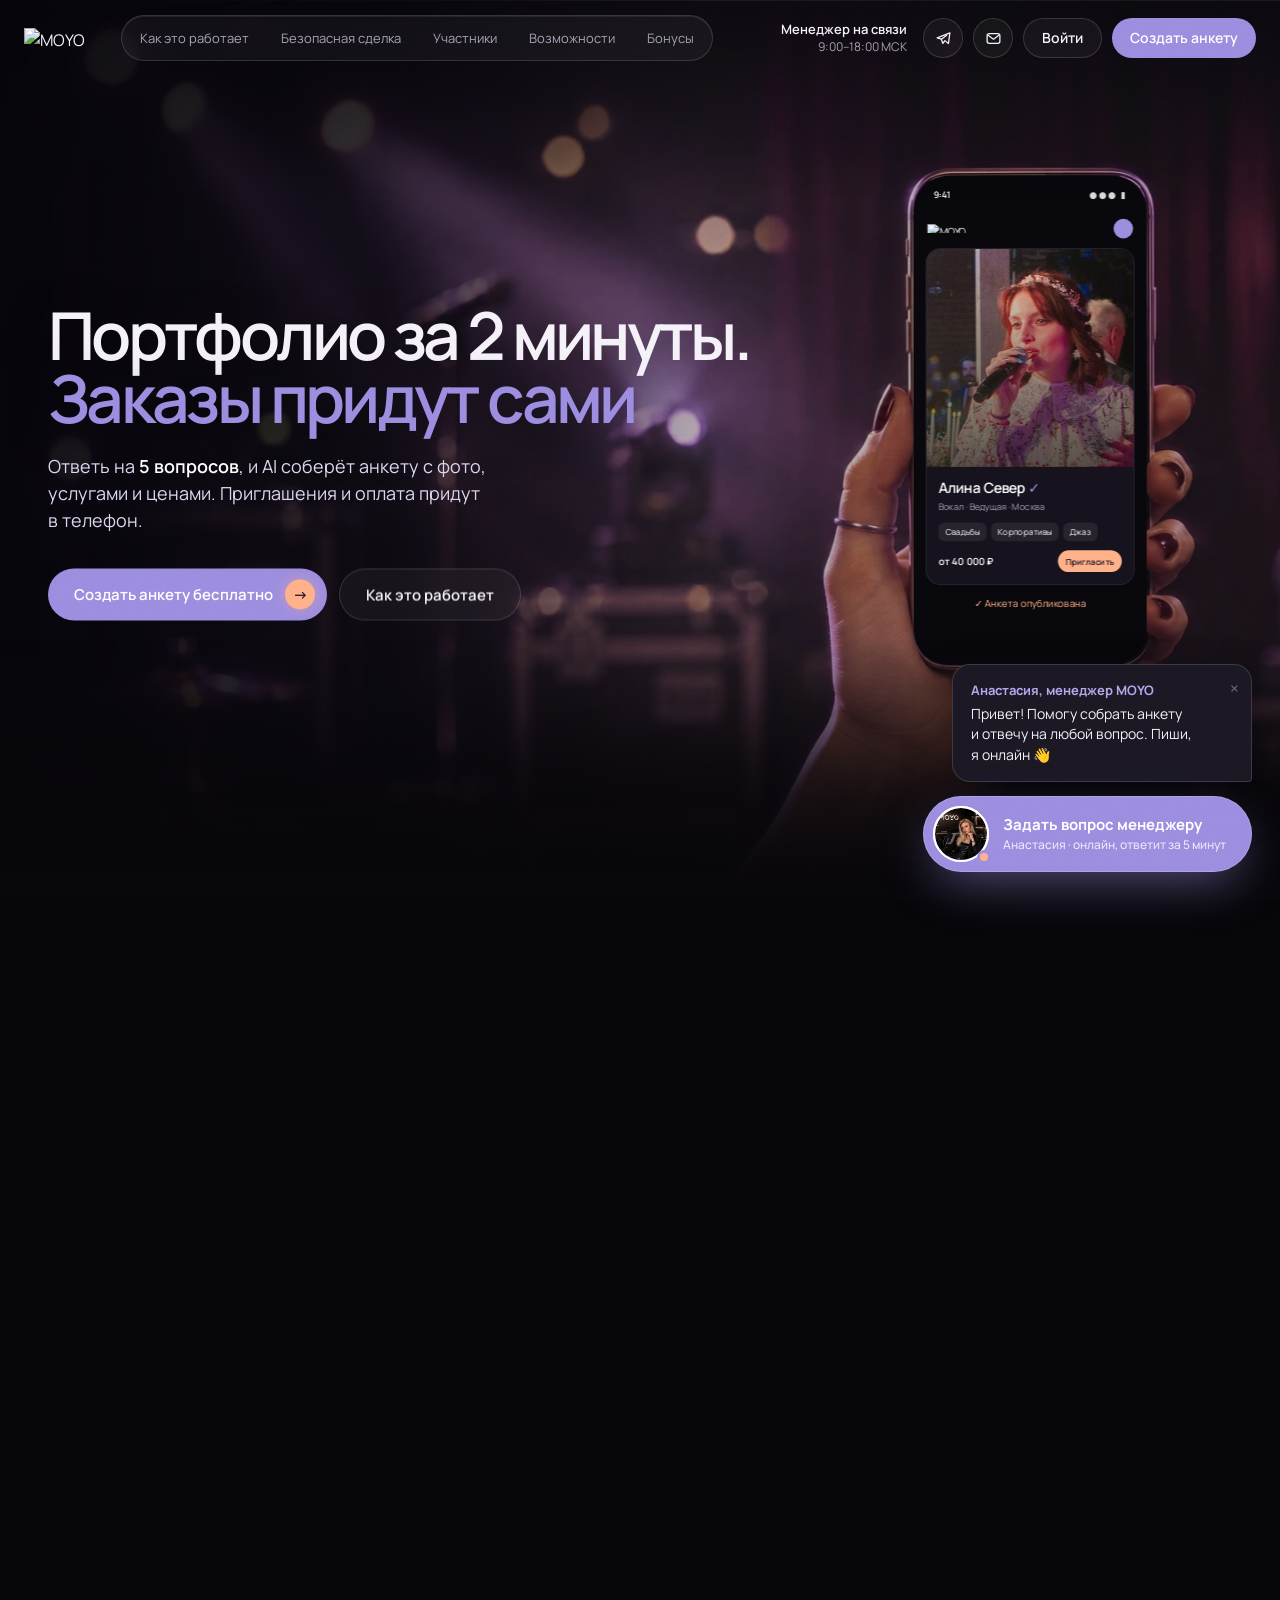
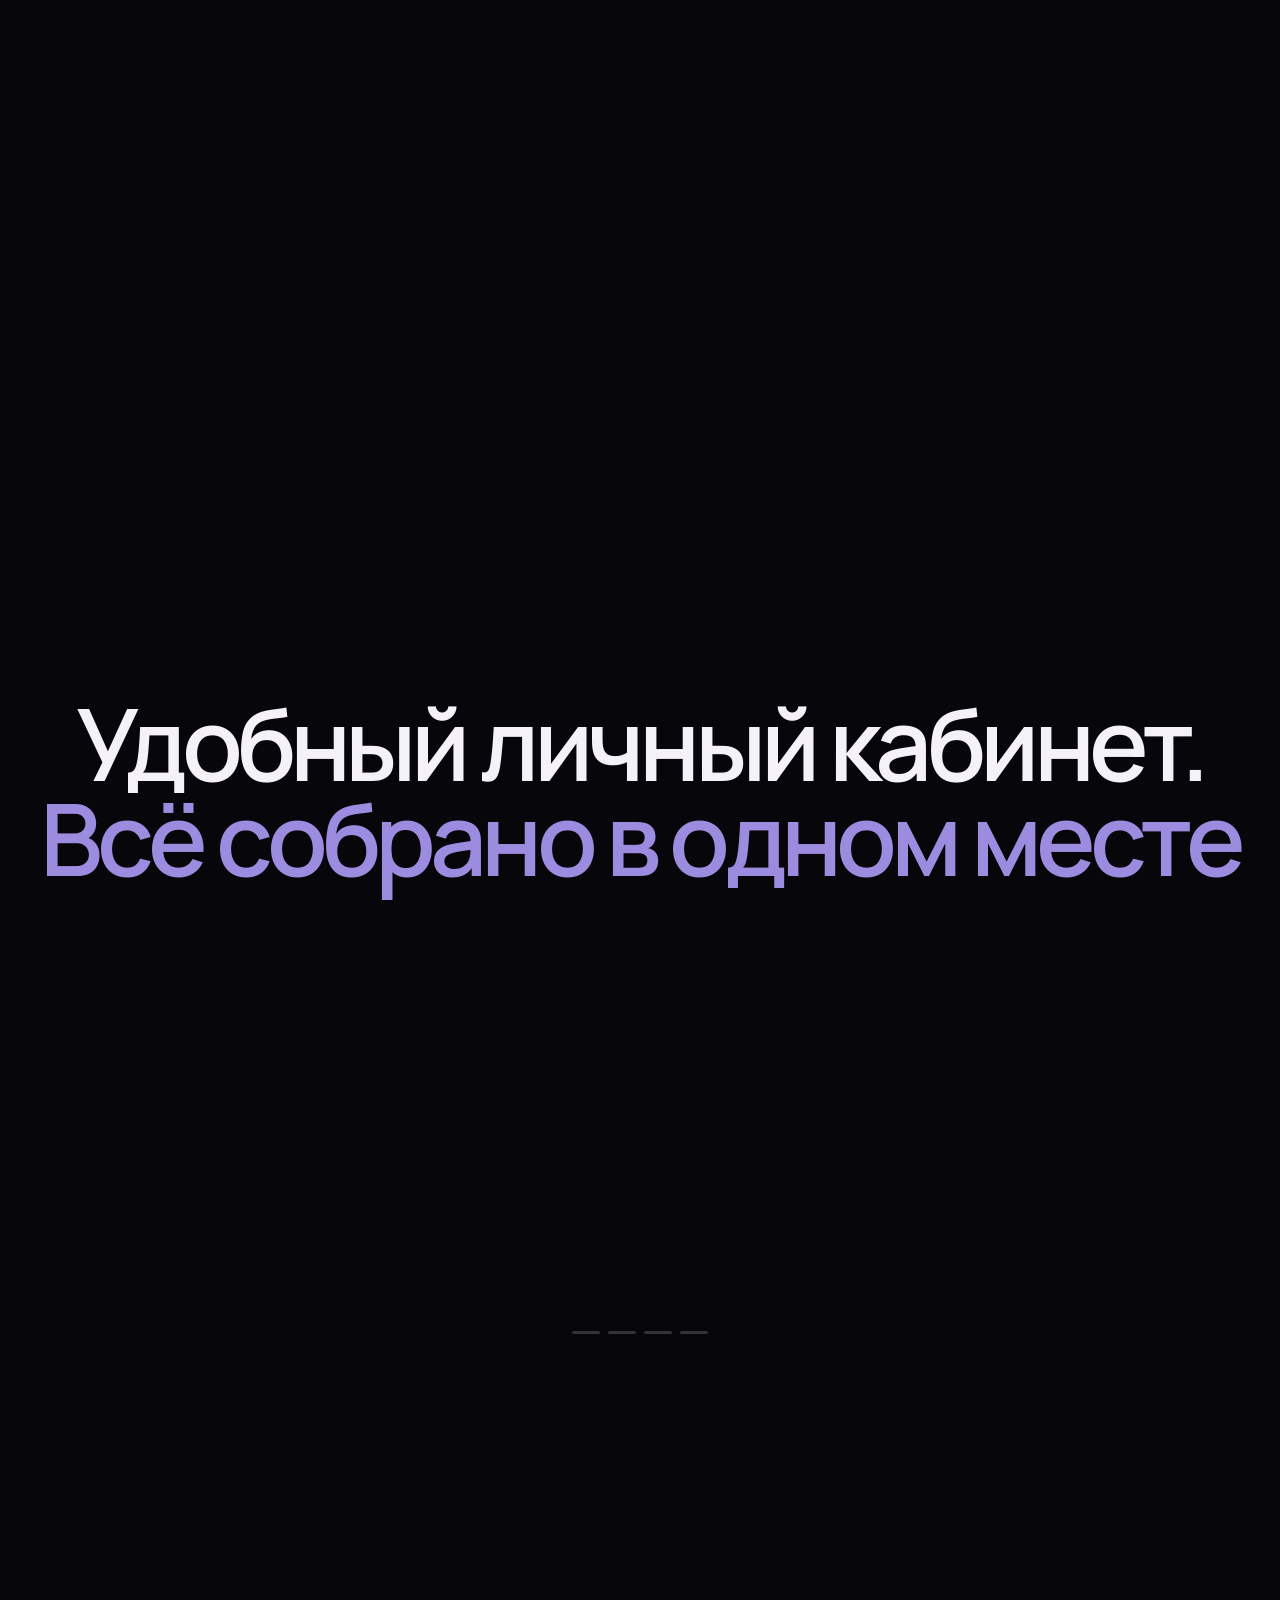
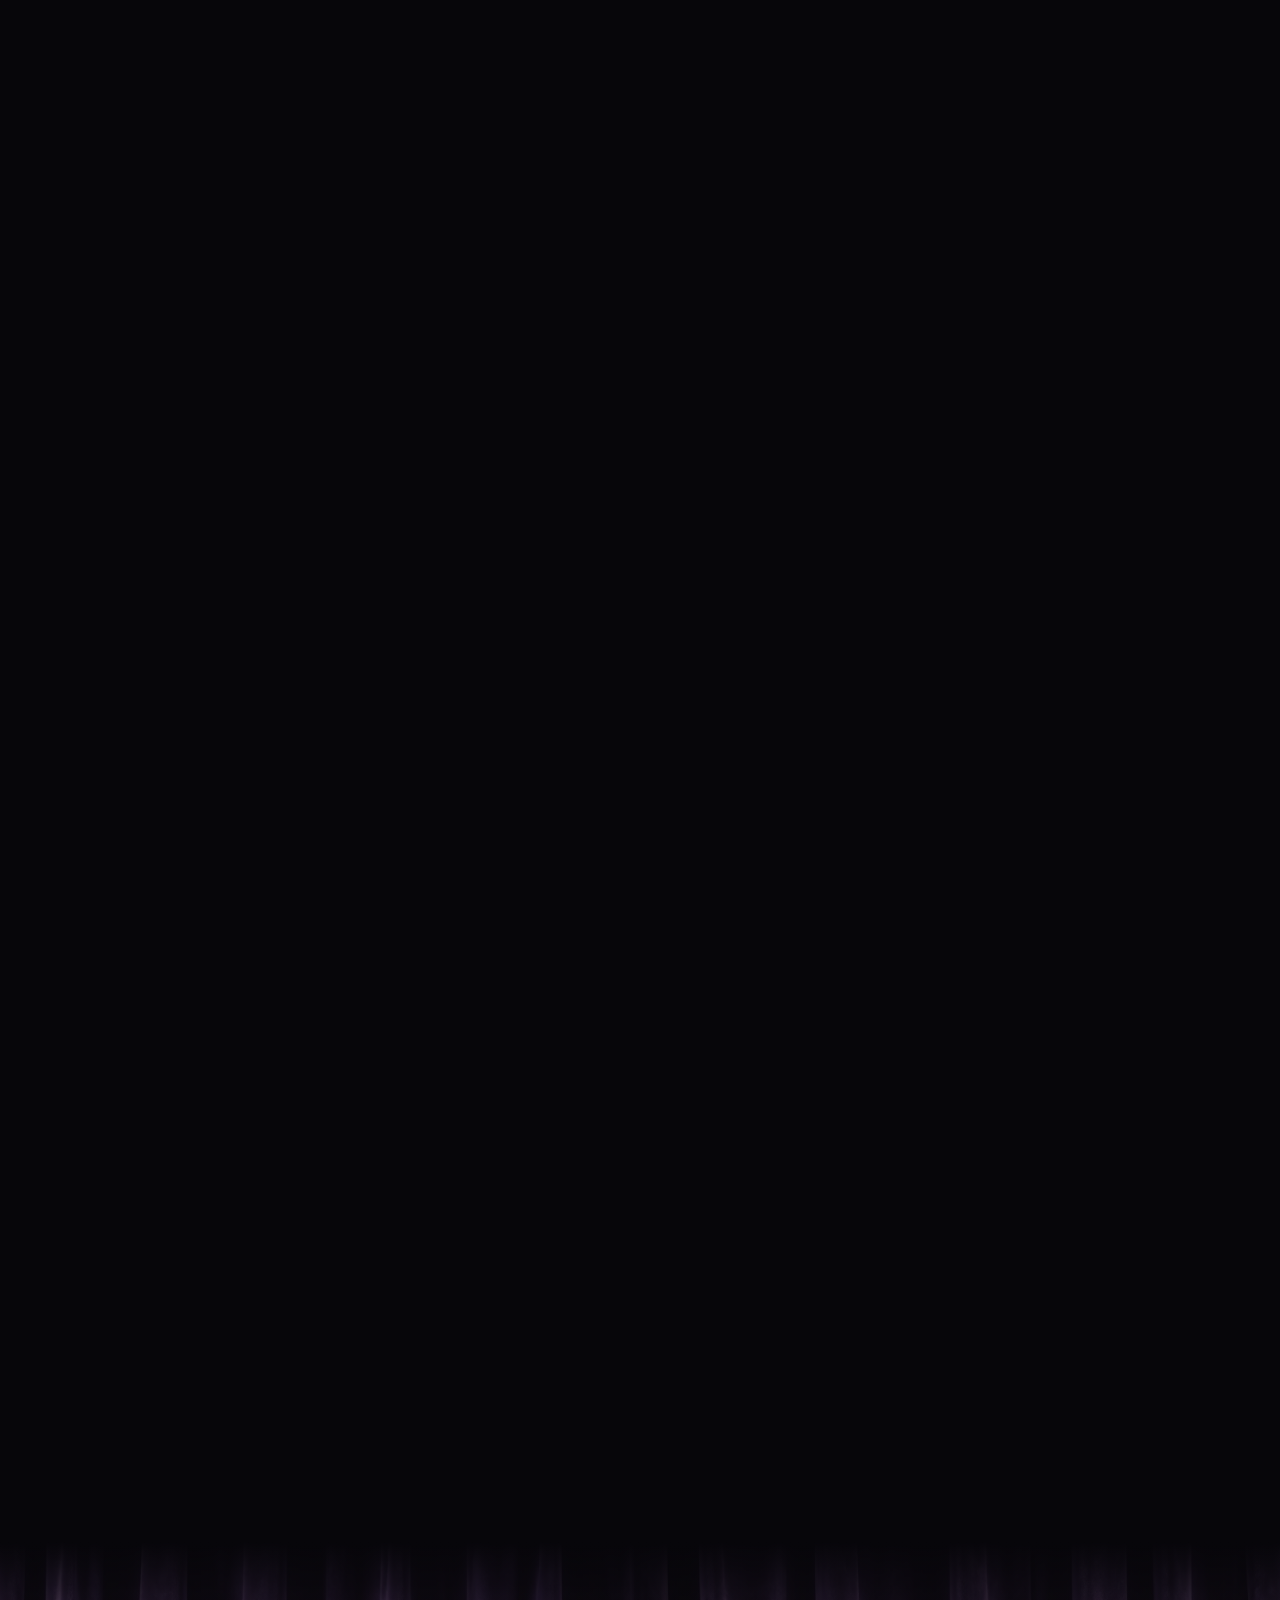
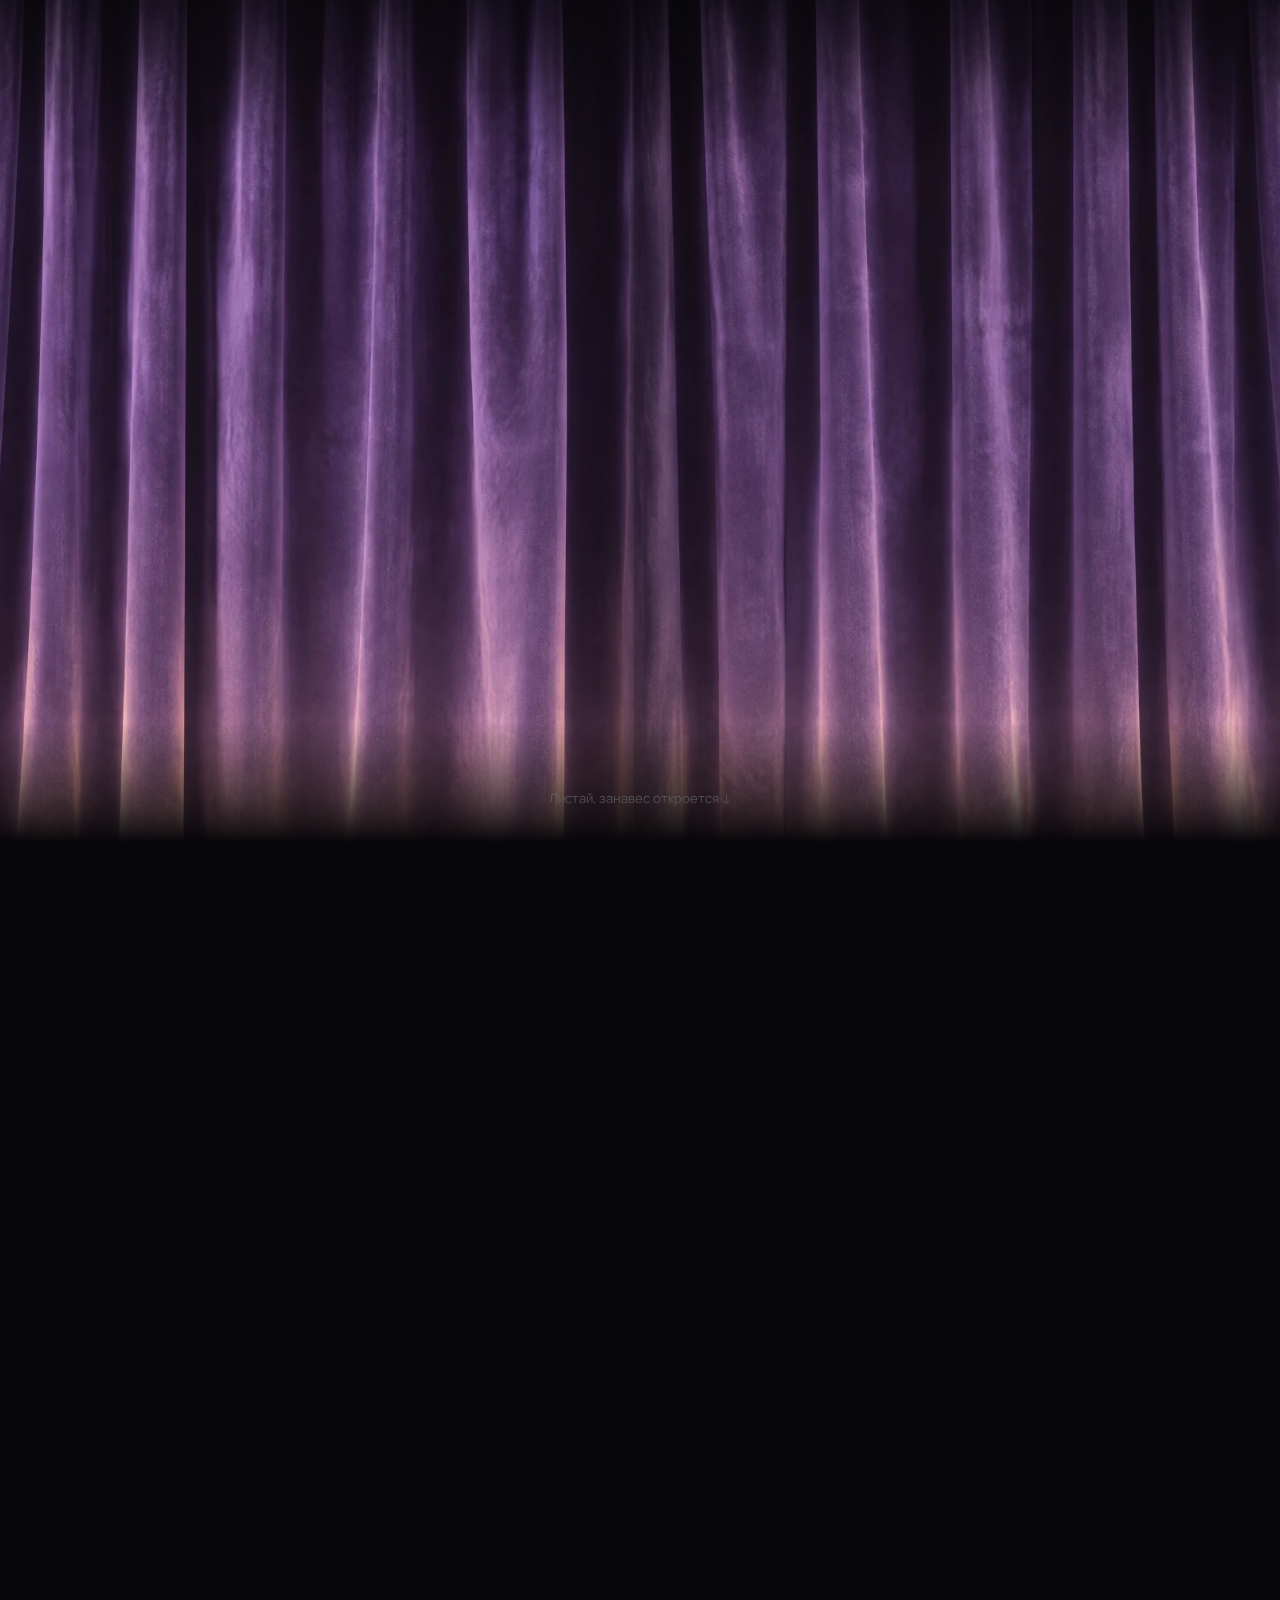
==== commit 60b47d2c: "Add files via upload" ====
--- a/ispolnitel.html
+++ b/ispolnitel.html
@@ -6,7 +6,7 @@
 <title>MOYO для исполнителей</title>
 <link rel="preconnect" href="https://fonts.googleapis.com"><link rel="preconnect" href="https://fonts.gstatic.com" crossorigin>
 <link href="https://fonts.googleapis.com/css2?family=Manrope:wght@400;500;600;700&family=JetBrains+Mono:wght@400;500&display=swap" rel="stylesheet">
-<link rel="stylesheet" href="assets/moyo.css?v=24">
+<link rel="stylesheet" href="assets/moyo.css?v=25">
 <style>
 /* совместимость со старыми блоками (кабинет, FAQ, футер, чат, модалка) */
 :root{--card:#131118;--card2:#1A1820;--mut:var(--text-2);--mut2:var(--text-3);--line2:var(--line-2);--grad:var(--accent);--disp:var(--sans);--body:var(--sans);--m:var(--accent)}
@@ -562,7 +562,7 @@
     <div class="fin-stage"></div>
     <div class="fin-spots"></div>
     <div class="fin-ball"><img src="assets/img/disco-ball.jpg" alt=""></div>
-    <img class="fin-mic" src="assets/img/mic.jpg" alt="">
+    <img class="fin-mic" src="assets/img/mic.png" alt="">
     <div class="fin-in">
       <h2>Сцена готова.<br><span class="acc">Не&nbsp;хватает тебя</span></h2>
       <p class="lead">Создай анкету за&nbsp;2&nbsp;минуты и&nbsp;получи 3&nbsp;000 бонусов на&nbsp;старт.</p>
@@ -628,10 +628,10 @@
 
 
 
-<script src="assets/field.js?v=24"></script>
-<script src="assets/auth.js?v=24"></script>
-<script src="assets/scrollfx.js?v=24"></script>
-<script src="assets/illus.js?v=24"></script>
+<script src="assets/field.js?v=25"></script>
+<script src="assets/auth.js?v=25"></script>
+<script src="assets/scrollfx.js?v=25"></script>
+<script src="assets/illus.js?v=25"></script>
 <script>
 const $=s=>document.querySelector(s), $$=s=>[...document.querySelectorAll(s)];
 const REDUCE=matchMedia('(prefers-reduced-motion: reduce)').matches;
@@ -862,7 +862,7 @@
 addEventListener('scroll',onScroll,{passive:true});addEventListener('resize',onScroll);
 onScroll();
 </script>
-<script src="assets/interact.js?v=24"></script>
-<script src="assets/life.js?v=24"></script>
+<script src="assets/interact.js?v=25"></script>
+<script src="assets/life.js?v=25"></script>
 </body>
 </html>
--- a/assets/moyo.css
+++ b/assets/moyo.css
@@ -531,3 +531,23 @@
 @media (prefers-reduced-motion: reduce){.mq-t{animation:none}}
 .role.mag{transition:background .5s var(--ease),border-color .5s,transform .6s var(--ease),box-shadow .6s,translate .45s var(--ease)}
 .role.mag:hover{transition:background .5s var(--ease),border-color .5s,transform .6s var(--ease),box-shadow .6s,translate .3s}
+
+/* бархатный фон вместо сетки: мягкие крупные складки; блик и цвет отзываются на курсор (life.js задаёт --mx --my --vc --vs) */
+.velvet{overflow:hidden;--mx:50%;--my:40%;--vc:156,140,224;--vs:.4}
+.vv-folds{position:absolute;left:-30%;top:-30%;width:160%;height:160%;
+  background:url("data:image/svg+xml,%3Csvg xmlns='http://www.w3.org/2000/svg' width='900' height='900'%3E%3Cfilter id='f'%3E%3CfeTurbulence type='fractalNoise' baseFrequency='0.0045' numOctaves='3' seed='11' stitchTiles='stitch'/%3E%3CfeColorMatrix values='0 0 0 0 0.66 0 0 0 0 0.58 0 0 0 0 0.92 0 0 0 1.6 -0.62'/%3E%3CfeGaussianBlur stdDeviation='3'/%3E%3C/filter%3E%3Crect width='100%25' height='100%25' filter='url(%23f)'/%3E%3C/svg%3E") 0 0/900px 900px;opacity:.13;mix-blend-mode:screen}
+.vv-sheen{position:absolute;inset:0;mix-blend-mode:screen;
+  background:radial-gradient(40vw 32vw at var(--mx) var(--my),rgba(var(--vc),calc(.05 + var(--vs) * .08)),transparent 70%)}
+.vv-lit{position:absolute;inset:0;mix-blend-mode:screen;opacity:calc(.25 + var(--vs) * .55);-webkit-mask-image:radial-gradient(30vw 26vw at var(--mx) var(--my),#000,transparent 72%);mask-image:radial-gradient(30vw 26vw at var(--mx) var(--my),#000,transparent 72%)}
+.vv-lit i{position:absolute;left:-30%;top:-30%;width:160%;height:160%;background:url("data:image/svg+xml,%3Csvg xmlns='http://www.w3.org/2000/svg' width='900' height='900'%3E%3Cfilter id='f'%3E%3CfeTurbulence type='fractalNoise' baseFrequency='0.0045' numOctaves='3' seed='11' stitchTiles='stitch'/%3E%3CfeColorMatrix values='0 0 0 0 0.66 0 0 0 0 0.58 0 0 0 0 0.92 0 0 0 1.6 -0.62'/%3E%3CfeGaussianBlur stdDeviation='3'/%3E%3C/filter%3E%3Crect width='100%25' height='100%25' filter='url(%23f)'/%3E%3C/svg%3E") 0 0/900px 900px;filter:grayscale(1) brightness(1.7)}
+.vv-lit::after{content:"";position:absolute;inset:0;background:rgb(var(--vc));mix-blend-mode:multiply}
+.velvet .vv-mask{display:none}
+
+/* микроблики: четырёхлучевые звёздочки */
+.glint{position:absolute;width:var(--gs,10px);height:var(--gs,10px);margin:calc(var(--gs,10px) / -2) 0 0 calc(var(--gs,10px) / -2);pointer-events:none;opacity:0;
+  background:radial-gradient(circle,#fff 0 12%,transparent 30%),linear-gradient(90deg,transparent 0 46%,rgba(255,255,255,.95) 50%,transparent 54% 100%),linear-gradient(0deg,transparent 0 46%,rgba(255,255,255,.95) 50%,transparent 54% 100%);
+  filter:drop-shadow(0 0 3px rgba(var(--gc,232,227,247),.9));animation:glint var(--gd,3.2s) ease-in-out var(--gw,0s) infinite}
+@keyframes glint{0%,100%{opacity:0;transform:scale(.2) rotate(0)}45%{opacity:var(--go,.9);transform:scale(1) rotate(30deg)}60%{opacity:0;transform:scale(.3) rotate(45deg)}}
+.glints{position:fixed;inset:0;z-index:3;pointer-events:none;overflow:hidden}
+.glz{position:absolute;pointer-events:none;z-index:4}
+@media (prefers-reduced-motion: reduce){.glint{animation:none}}
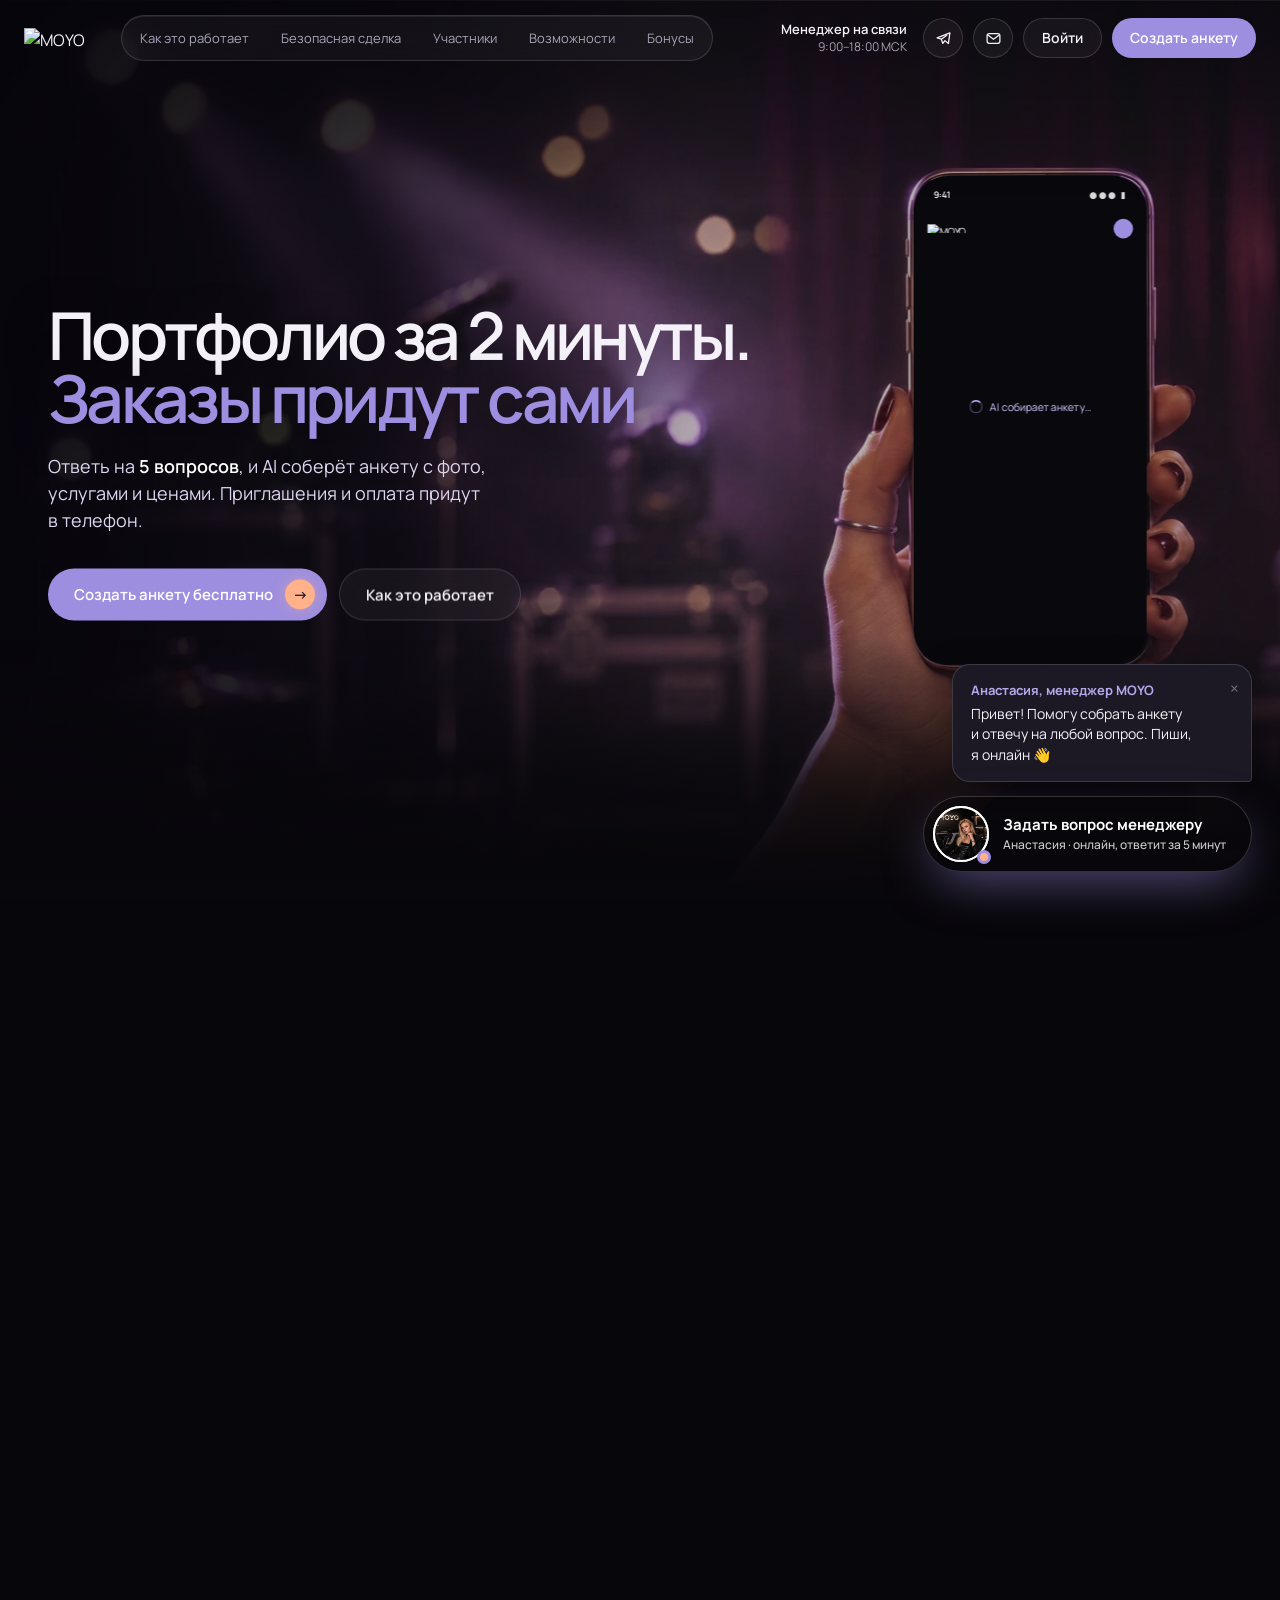
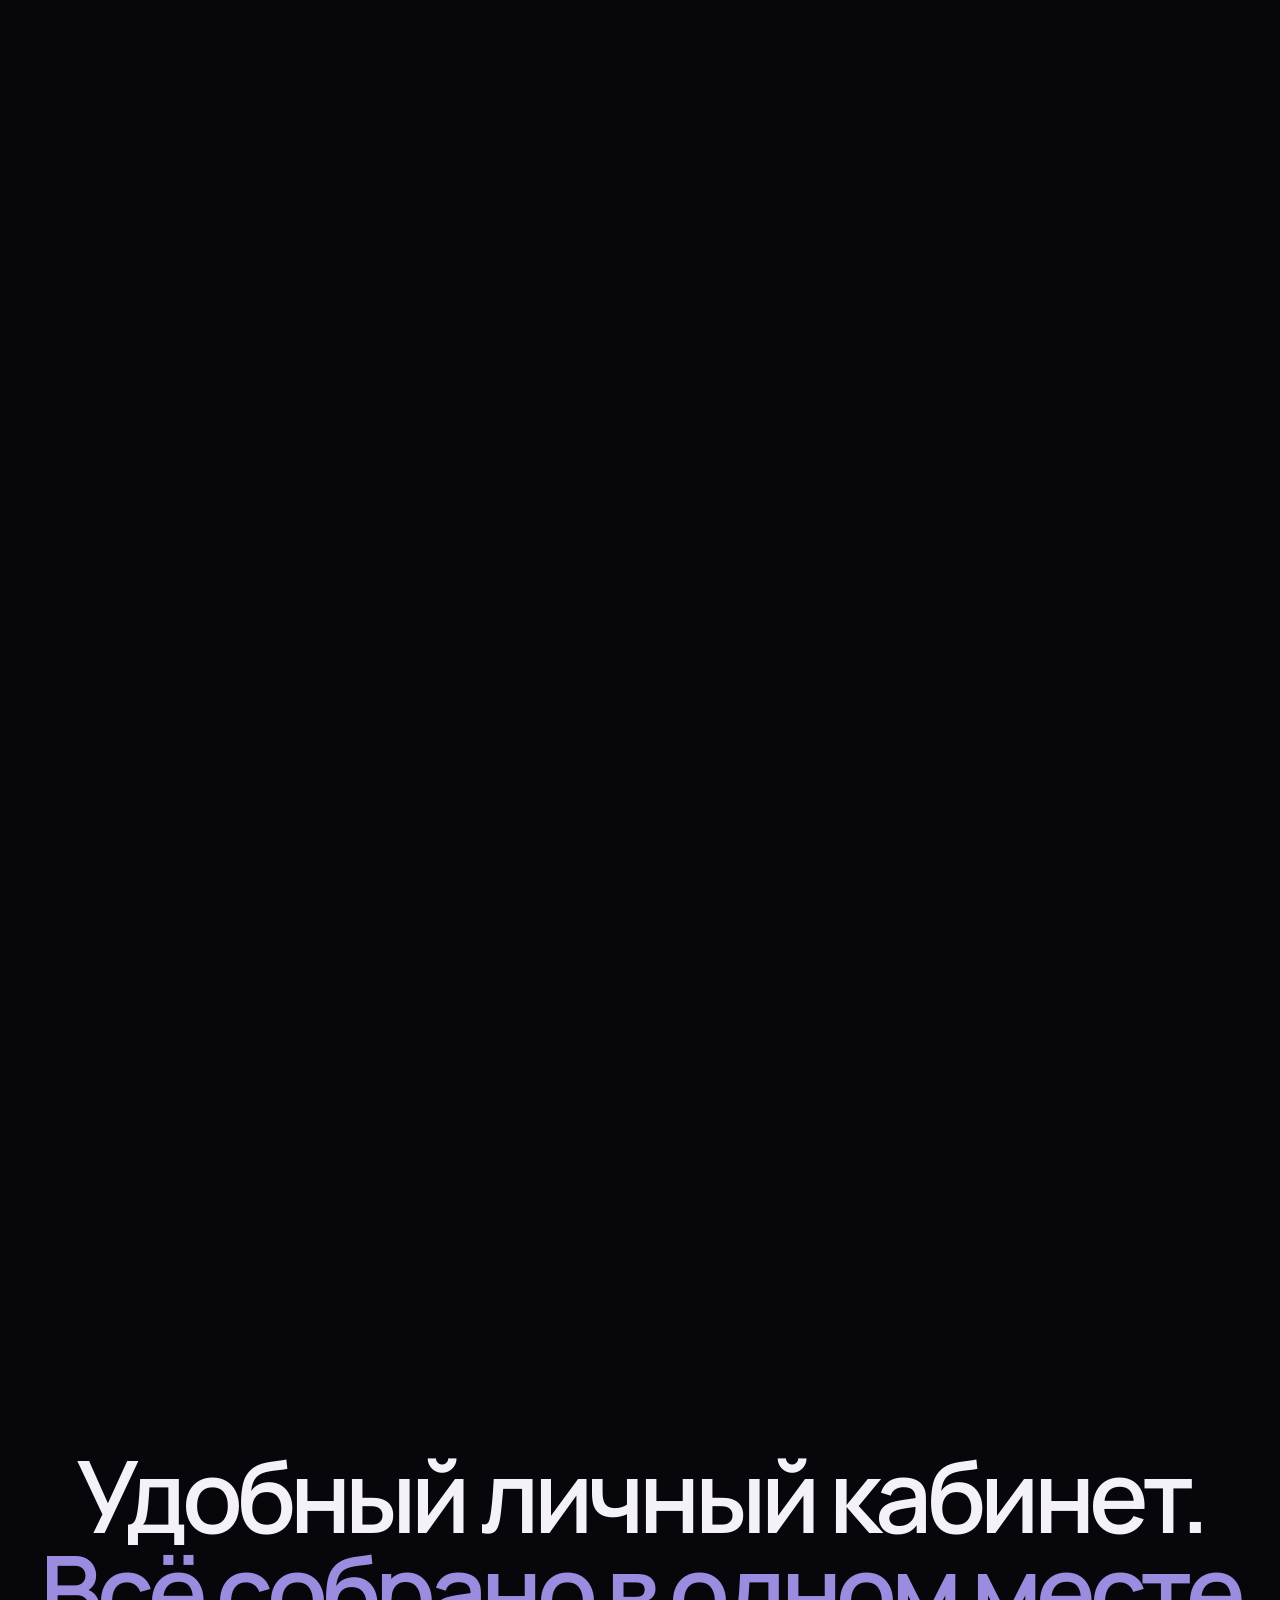
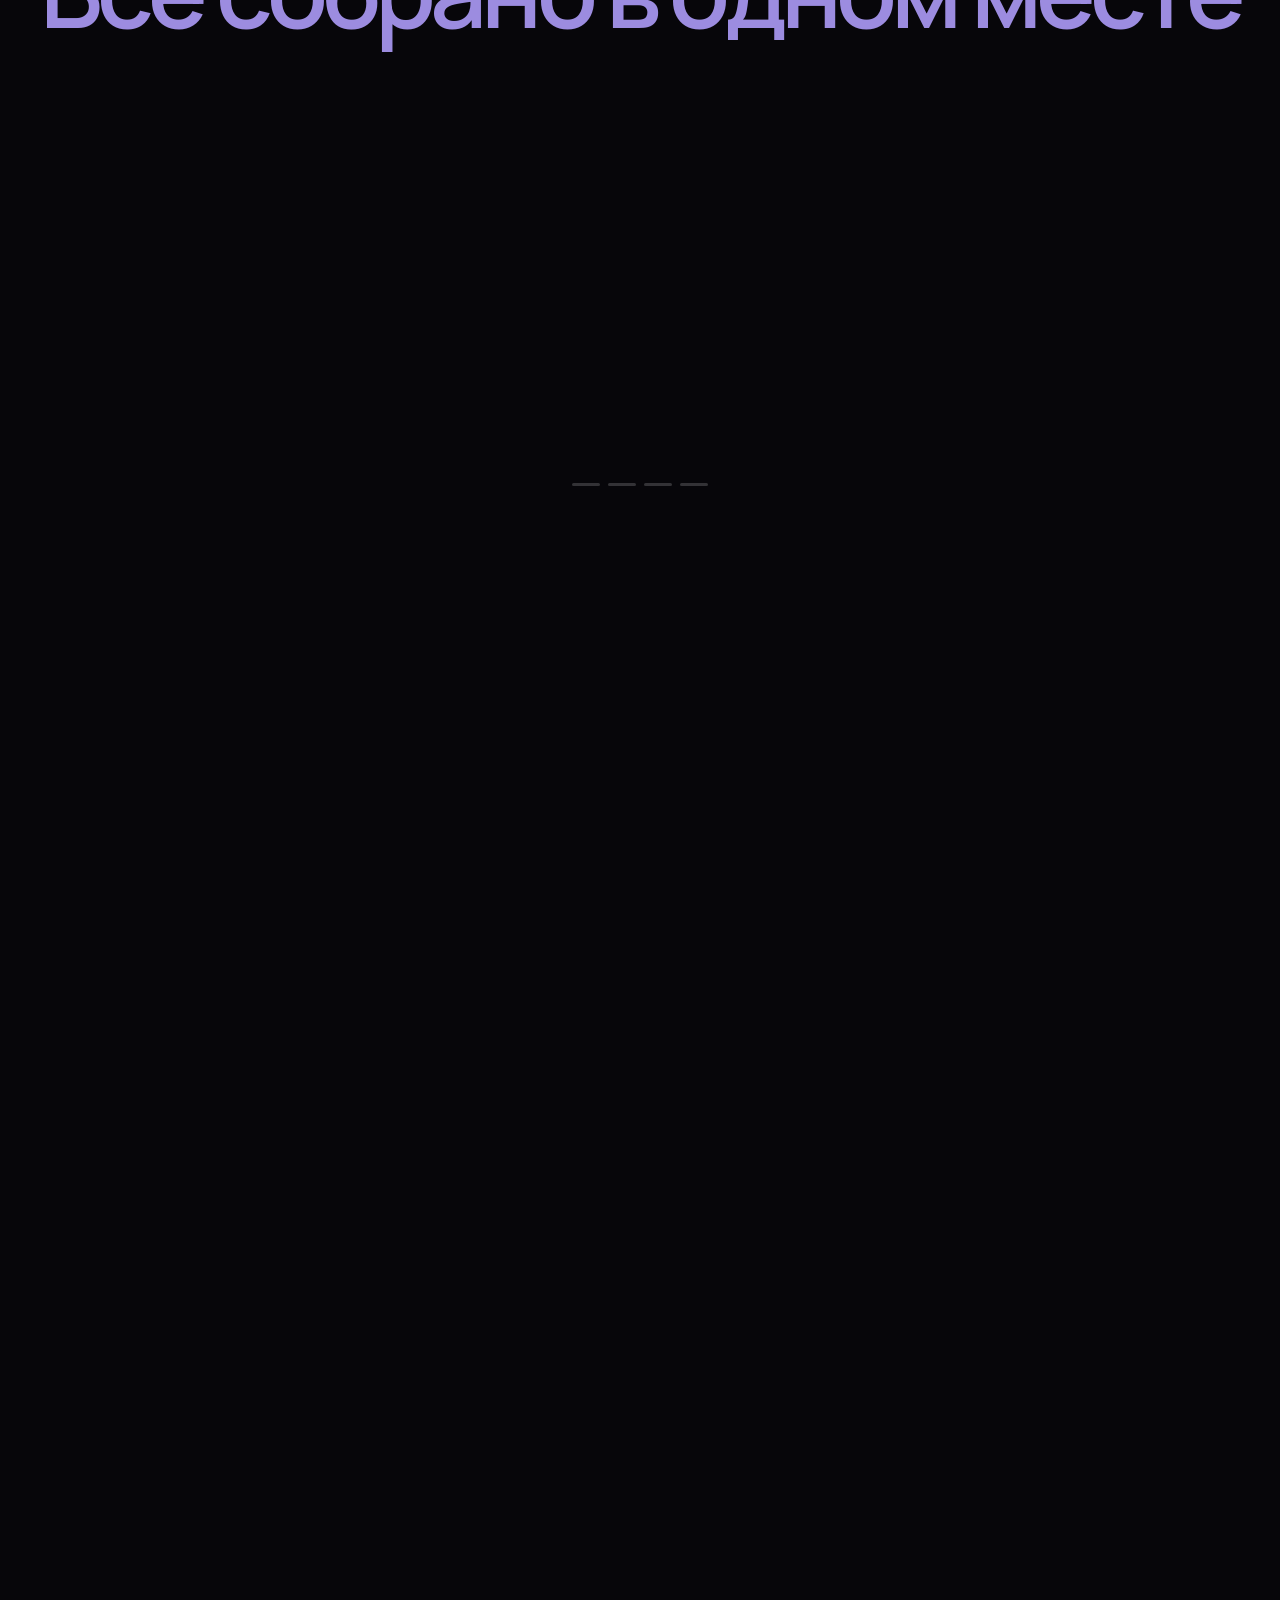
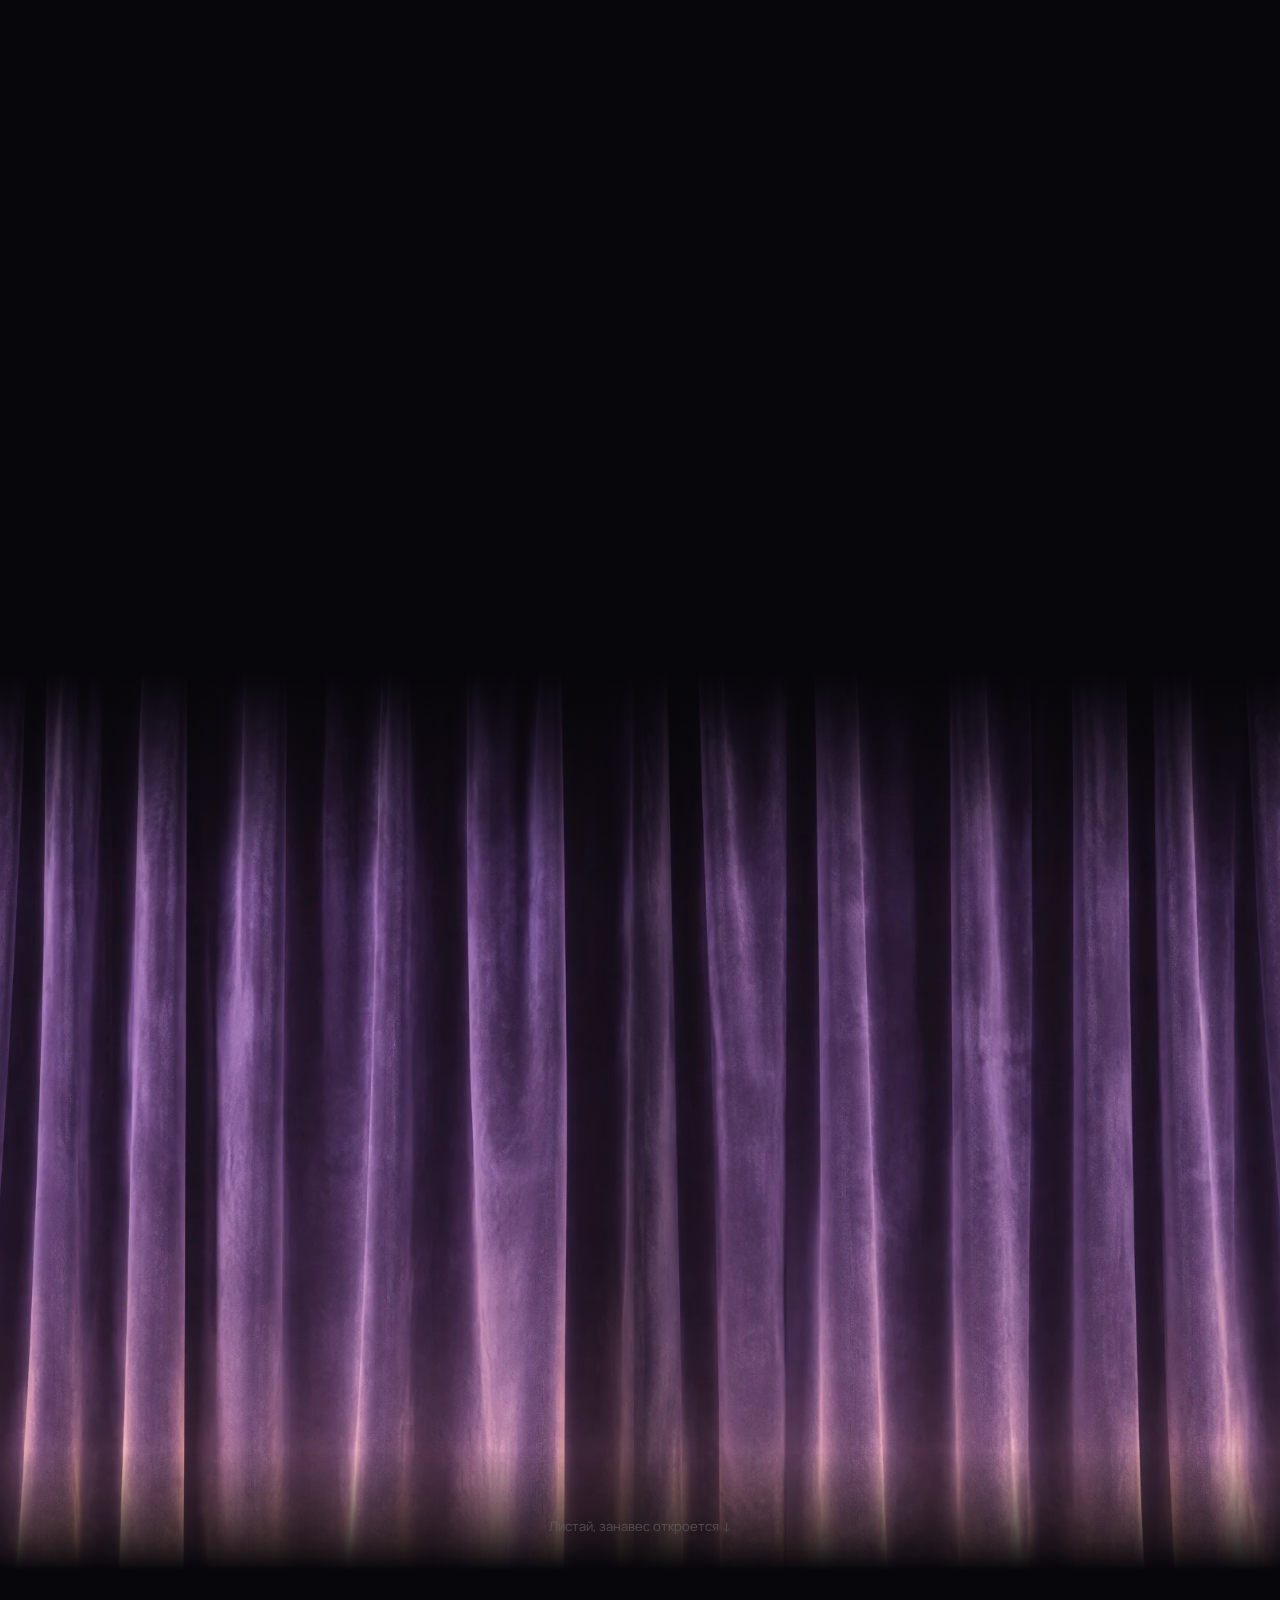
==== commit 56cabae5: "Add files via upload" ====
--- a/ispolnitel.html
+++ b/ispolnitel.html
@@ -6,10 +6,10 @@
 <title>MOYO для исполнителей</title>
 <link rel="preconnect" href="https://fonts.googleapis.com"><link rel="preconnect" href="https://fonts.gstatic.com" crossorigin>
 <link href="https://fonts.googleapis.com/css2?family=Manrope:wght@400;500;600;700&family=JetBrains+Mono:wght@400;500&display=swap" rel="stylesheet">
-<link rel="stylesheet" href="assets/moyo.css?v=25">
+<link rel="stylesheet" href="assets/moyo.css?v=26">
 <style>
 /* совместимость со старыми блоками (кабинет, FAQ, футер, чат, модалка) */
-:root{--card:#131118;--card2:#1A1820;--mut:var(--text-2);--mut2:var(--text-3);--line2:var(--line-2);--grad:var(--accent);--disp:var(--sans);--body:var(--sans);--m:var(--accent)}
+:root{--card:#131118;--card2:#1A1820;--mut:var(--text-2);--mut2:var(--text-3);--line2:var(--line-2);--grad:var(--accent-fill);--disp:var(--sans);--body:var(--sans);--m:var(--accent)}
 h1,h2,h3{font-weight:600;letter-spacing:-.04em;line-height:1.04}
 .lead{font-size:18px;color:var(--text-2);max-width:560px}
 .eyebrow{display:inline-flex;align-items:center;gap:8px;height:32px;padding:0 14px;border-radius:var(--r-pill);font-size:13px;font-weight:500;color:var(--text-2);border:1px solid var(--line-2);background:var(--glass);backdrop-filter:blur(var(--blur))}
@@ -52,7 +52,7 @@
 .plate p b{color:var(--text);font-weight:600}
 .plate .n{font-size:44px;font-weight:600;letter-spacing:-.05em;line-height:1;margin-bottom:6px}
 .h-toast{display:flex;gap:12px;align-items:center;padding:12px 16px 12px 12px;border-radius:16px;font-size:13px}
-.h-toast .av{width:34px;height:34px;border-radius:10px;display:grid;place-items:center;background:var(--accent);flex:none;font-size:14px}
+.h-toast .av{width:34px;height:34px;border-radius:10px;display:grid;place-items:center;background:var(--accent-fill);flex:none;font-size:14px}
 .h-toast b{display:block;font-size:13px;font-weight:600}
 .h-toast small{color:var(--text-2);font-size:12px}
 .pop{opacity:0;transform:translateY(12px) scale(.97);transition:opacity .6s var(--ease),transform .6s var(--ease)}
@@ -142,7 +142,7 @@
 .fi{position:relative;height:46px;padding:0 22px;border-radius:var(--r-pill);font-size:15px;font-weight:600;color:var(--text-2);overflow:hidden;transition:background .4s,color .4s}
 .fi:hover{color:var(--text)}
 .fi.on{background:var(--accent-a12);color:var(--text);box-shadow:inset 0 0 0 1px var(--accent-a30)}
-.fi .prog{position:absolute;left:18px;bottom:0;max-width:calc(100% - 36px);height:2px;width:0;background:var(--accent)}
+.fi .prog{position:absolute;left:18px;bottom:0;max-width:calc(100% - 36px);height:2px;width:0;background:var(--accent-fill)}
 .fi.on .prog{animation:fprog 9s linear forwards}
 .flist.stop .fi.on .prog{animation:none;width:0}
 @keyframes fprog{to{width:calc(100% - 36px)}}
@@ -223,7 +223,7 @@
 .chat{display:flex;flex-direction:column;gap:10px}
 .msg{max-width:70%;padding:12px 16px;border-radius:16px;font-size:14px;opacity:0;transform:translateY(10px)}
 .msg.l{background:rgba(255,255,255,.06);border-bottom-left-radius:4px;align-self:flex-start}
-.msg.r{background:var(--accent);border-bottom-right-radius:4px;align-self:flex-end}
+.msg.r{background:var(--accent-fill);border-bottom-right-radius:4px;align-self:flex-end}
 .msg small{display:block;font-size:11px;opacity:.6;margin-bottom:2px}
 .sys{align-self:center;display:flex;align-items:center;gap:10px;padding:12px 18px;border-radius:14px;font-size:13px;background:rgba(255,255,255,.03);border:1px solid var(--line2);opacity:0;transform:translateY(10px)}
 .sys .ck{width:22px;height:22px;border-radius:50%;display:grid;place-items:center;background:rgba(255,176,136,.15);color:var(--ok);font-size:12px}
@@ -257,7 +257,7 @@
 .nd .b{position:absolute;transform:translate(-50%,-50%);display:flex;align-items:center;gap:10px;padding:6px 14px 6px 6px;border-radius:99px;white-space:nowrap;font-size:13px;font-weight:600}
 .nd .b i{width:30px;height:30px;border-radius:50%;flex:none;background:linear-gradient(160deg,#3D3652,#25222F);border:1px solid var(--line-2)}
 .nd small{display:block;font-family:var(--mono);font-size:10px;font-weight:400;color:var(--accent-hi);letter-spacing:.04em}
-.core{position:absolute;left:50%;top:50%;width:132px;height:132px;margin:-66px;border-radius:50%;display:grid;place-items:center;text-align:center;background:var(--accent);box-shadow:0 0 0 12px rgba(156,140,224,.12),0 0 0 28px rgba(156,140,224,.06),0 0 90px 10px var(--accent-glow)}
+.core{position:absolute;left:50%;top:50%;width:132px;height:132px;margin:-66px;border-radius:50%;display:grid;place-items:center;text-align:center;background:var(--accent-fill);box-shadow:0 0 0 12px rgba(156,140,224,.12),0 0 0 28px rgba(156,140,224,.06),0 0 90px 10px var(--accent-glow)}
 .core b{font-size:26px;font-weight:600;letter-spacing:-.03em;display:block}
 .core small{font-size:12px;opacity:.85}
 .pop50{position:absolute;left:50%;top:50%;padding:6px 10px;border-radius:99px;background:#fff;color:#0B0A10;font-weight:700;font-size:13px;opacity:0;pointer-events:none;z-index:3}
@@ -299,8 +299,8 @@
 .final .cta-row{justify-content:center}
 
 /* ===== HELPER WIDGET ===== */
-.help{position:fixed;right:28px;bottom:28px;z-index:55;display:flex;align-items:center;gap:14px;height:76px;padding:0 26px 0 10px;border-radius:99px;background:var(--accent);color:#fff;box-shadow:0 18px 50px -12px var(--accent-glow),0 0 0 1px rgba(255,255,255,.18) inset;font-size:15px;font-weight:700;text-align:left;transition:transform .3s,background .3s}
-.help:hover{transform:translateY(-3px);background:var(--accent-hi)}
+.help{position:fixed;right:28px;bottom:28px;z-index:55;display:flex;align-items:center;gap:14px;height:76px;padding:0 26px 0 10px;border-radius:99px;background:var(--accent-fill);color:#fff;box-shadow:0 18px 50px -12px var(--accent-glow),0 0 0 1px rgba(255,255,255,.18) inset;font-size:15px;font-weight:700;text-align:left;transition:transform .3s,background .3s}
+.help:hover{transform:translateY(-3px);background:var(--accent-fill-hi)}
 .help small{display:block;font-size:12px;font-weight:500;color:rgba(255,255,255,.8)}
 .help .mph{position:relative;width:56px;height:56px;border-radius:50%;flex:none;overflow:hidden;border:2px solid #fff;background:#2A2734}
 .help .mph svg{width:100%;height:100%;display:block}
@@ -320,7 +320,7 @@
 .cb-h .x{margin-left:auto;font-size:20px;color:var(--mut)}
 .cb-b{padding:18px 20px;display:flex;flex-direction:column;gap:10px;height:280px;overflow-y:auto}
 .cb-b .m{max-width:85%;padding:10px 14px;border-radius:14px;font-size:14px;background:rgba(255,255,255,.06);border-bottom-left-radius:4px}
-.cb-b .m.u{align-self:flex-end;background:var(--accent);border-bottom-left-radius:14px;border-bottom-right-radius:4px}
+.cb-b .m.u{align-self:flex-end;background:var(--accent-fill);border-bottom-left-radius:14px;border-bottom-right-radius:4px}
 .qq{display:flex;flex-wrap:wrap;gap:6px}
 .qq button{font-size:12px;padding:7px 11px;border-radius:99px;border:1px solid var(--line2);color:#D9D5E8}
 .qq button:hover{background:rgba(255,255,255,.06)}
@@ -388,20 +388,21 @@
 </div></section>
 
 <!-- ============ 02 STEPS ============ -->
-<section class="rgs" id="steps">
-  <div class="pin">
-    <div class="rgs-title"><h2>Три шага<br>до&nbsp;<span class="acc">первого гонорара</span></h2></div>
-    <div class="rgs-stage"><div class="rg">
+<section class="stp" id="steps"><div class="wrap flow-in">
+  <div class="stp-title"><h2>Три шага<br>до&nbsp;<span class="acc">первого гонорара</span></h2></div>
+  <div class="stp-row">
+    <div class="stp-steps">
       <div class="rk w step"><div class="rk-h"><span>Шаг 1</span><i>из&nbsp;3</i></div><div class="n">01</div><div class="t">Собери анкету</div><p>Ответь на&nbsp;5 вопросов. AI оформит портфолио с&nbsp;фото, услугами и&nbsp;ценами</p></div>
-      <div class="rk dot"><div class="rk-h"><span>AI-анкета</span><i>время</i></div><div data-bars="2,3,3,4,4,5,6,6,7,8,8,9,10,11"></div><div class="foot"><div data-led="2"></div><small>минуты на&nbsp;анкету. Без дизайнера и&nbsp;копирайтера</small></div></div>
       <div class="rk w step"><div class="rk-h"><span>Шаг 2</span><i>из&nbsp;3</i></div><div class="n">02</div><div class="t">Получай заказы</div><p>Заказчики находят тебя через AI-поиск, а&nbsp;ты&nbsp;откликаешься на&nbsp;вакансии</p></div>
       <div class="rk w step"><div class="rk-h"><span>Шаг 3</span><i>из&nbsp;3</i></div><div class="n">03</div><div class="t">Получай оплату</div><p>Заказчик платит заранее. Отработал&nbsp;— получил</p></div>
+    </div>
+    <div class="stp-plus">
+      <div class="rk dot"><div class="rk-h"><span>AI-анкета</span><i>время</i></div><div data-bars="2,3,3,4,4,5,6,6,7,8,8,9,10,11"></div><div class="foot"><div data-led="2"></div><small>минуты на&nbsp;анкету. Без дизайнера и&nbsp;копирайтера</small></div></div>
       <div class="rk d don"><div class="rk-h"><span>Гарантия</span></div><div data-ring="100" data-sub="оплаты"></div><p class="tx2">Оплата по&nbsp;договору. <span>Без просьб о&nbsp;предоплате.</span></p></div>
-    </div></div>
-    <div class="rgs-hint">Потяни, чтобы покрутить&nbsp;↔</div>
-    <div class="rgs-cta"><a href="#final" data-auth="signup" class="btn btn-p">Начать с&nbsp;анкеты<span class="ar">→</span></a></div>
-  </div>
-</section>
+    </div>
+  </div>
+  <div class="stp-cta"><a href="#final" data-auth="signup" class="btn btn-p">Начать с&nbsp;анкеты<span class="ar">→</span></a></div>
+</div></section>
 
 <!-- ============ 03 DEAL: текстовая перебивка ============ -->
 <section class="tx" id="deal" data-bg="v" style="height:450vh">
@@ -628,10 +629,10 @@
 
 
 
-<script src="assets/field.js?v=25"></script>
-<script src="assets/auth.js?v=25"></script>
-<script src="assets/scrollfx.js?v=25"></script>
-<script src="assets/illus.js?v=25"></script>
+<script src="assets/field.js?v=26"></script>
+<script src="assets/auth.js?v=26"></script>
+<script src="assets/scrollfx.js?v=26"></script>
+<script src="assets/illus.js?v=26"></script>
 <script>
 const $=s=>document.querySelector(s), $$=s=>[...document.querySelectorAll(s)];
 const REDUCE=matchMedia('(prefers-reduced-motion: reduce)').matches;
@@ -854,7 +855,7 @@
     el.style.transform=`translateY(${(1-en)*50}px) scale(${.96+.04*ex})`;
   });
   // уходящие закреплённые сцены тоже растворяются
-  [['#steps .pin',stSec],['#deal .pin',dSec]].forEach(([s,sec])=>{const r=sec.getBoundingClientRect(),ex=clamp((r.bottom-vh*.1)/(vh*.6),0,1),en=clamp((vh-r.top)/(vh*.6),0,1),v=Math.min(en,ex);$(s).style.opacity=v});
+  [['#steps .pin',stSec],['#deal .pin',dSec]].forEach(([s,sec])=>{if(!sec||!document.querySelector(s))return;const r=sec.getBoundingClientRect(),ex=clamp((r.bottom-vh*.1)/(vh*.6),0,1),en=clamp((vh-r.top)/(vh*.6),0,1),v=Math.min(en,ex);$(s).style.opacity=v});
 }
 
 /* ---------- цикл ---------- */
@@ -862,7 +863,7 @@
 addEventListener('scroll',onScroll,{passive:true});addEventListener('resize',onScroll);
 onScroll();
 </script>
-<script src="assets/interact.js?v=25"></script>
-<script src="assets/life.js?v=25"></script>
+<script src="assets/interact.js?v=26"></script>
+<script src="assets/life.js?v=26"></script>
 </body>
 </html>
--- a/assets/moyo.css
+++ b/assets/moyo.css
@@ -342,7 +342,7 @@
 @keyframes fsway{0%,100%{transform:rotate(-2deg)}50%{transform:rotate(2deg)}}
 .fin-ball .gl{position:absolute;width:16px;height:16px;margin:-8px;animation:ftw 2.4s ease-in-out infinite;opacity:0}
 @keyframes ftw{0%,100%{opacity:0;transform:scale(.4) rotate(0)}50%{opacity:1;transform:scale(1) rotate(45deg)}}
-.fin-mic{position:absolute;left:50%;top:auto;bottom:11vh;height:min(22vh,200px);transform:translateX(-50%);mix-blend-mode:screen;opacity:0;z-index:13;filter:brightness(1.6) contrast(1.15);-webkit-mask-image:linear-gradient(180deg,transparent 0%,transparent 2%,#000 7%,#000 100%),linear-gradient(90deg,transparent,#000 25%,#000 75%,transparent);-webkit-mask-composite:source-in;mask-image:linear-gradient(180deg,transparent 0%,transparent 2%,#000 7%,#000 100%),linear-gradient(90deg,transparent,#000 25%,#000 75%,transparent);mask-composite:intersect;will-change:opacity}
+.fin-mic{position:absolute;left:50%;top:auto;bottom:11vh;height:min(22vh,200px);transform:translateX(-50%);opacity:0;z-index:13;filter:drop-shadow(0 0 14px rgba(156,140,224,.35))}
 .fin-in{position:absolute;left:0;right:0;top:35%;text-align:center;z-index:6;opacity:0;will-change:transform,opacity}
 .fin-in h2{font-size:76px;letter-spacing:-.058em;line-height:.95;text-shadow:0 10px 40px rgba(0,0,0,.6)}
 .fin-in .lead{margin:16px auto 24px;text-align:center;color:#E6E0F5}
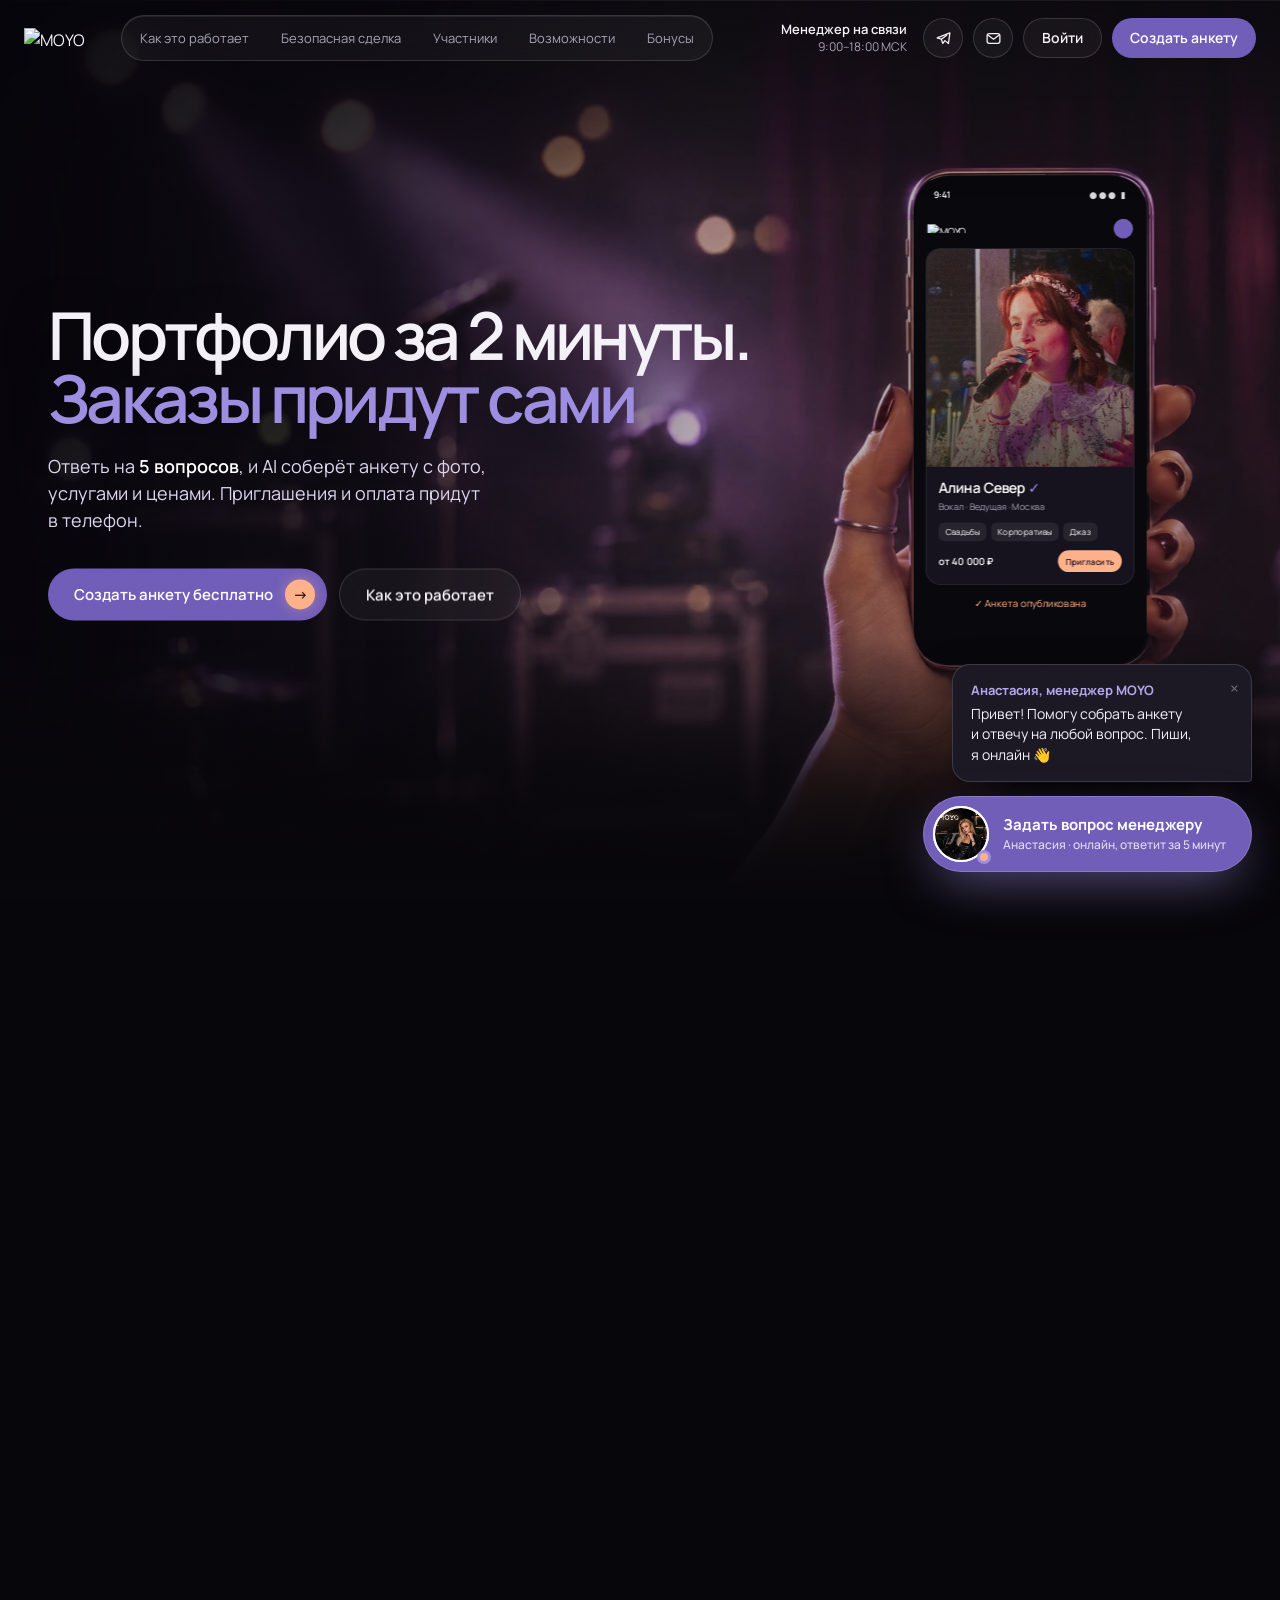
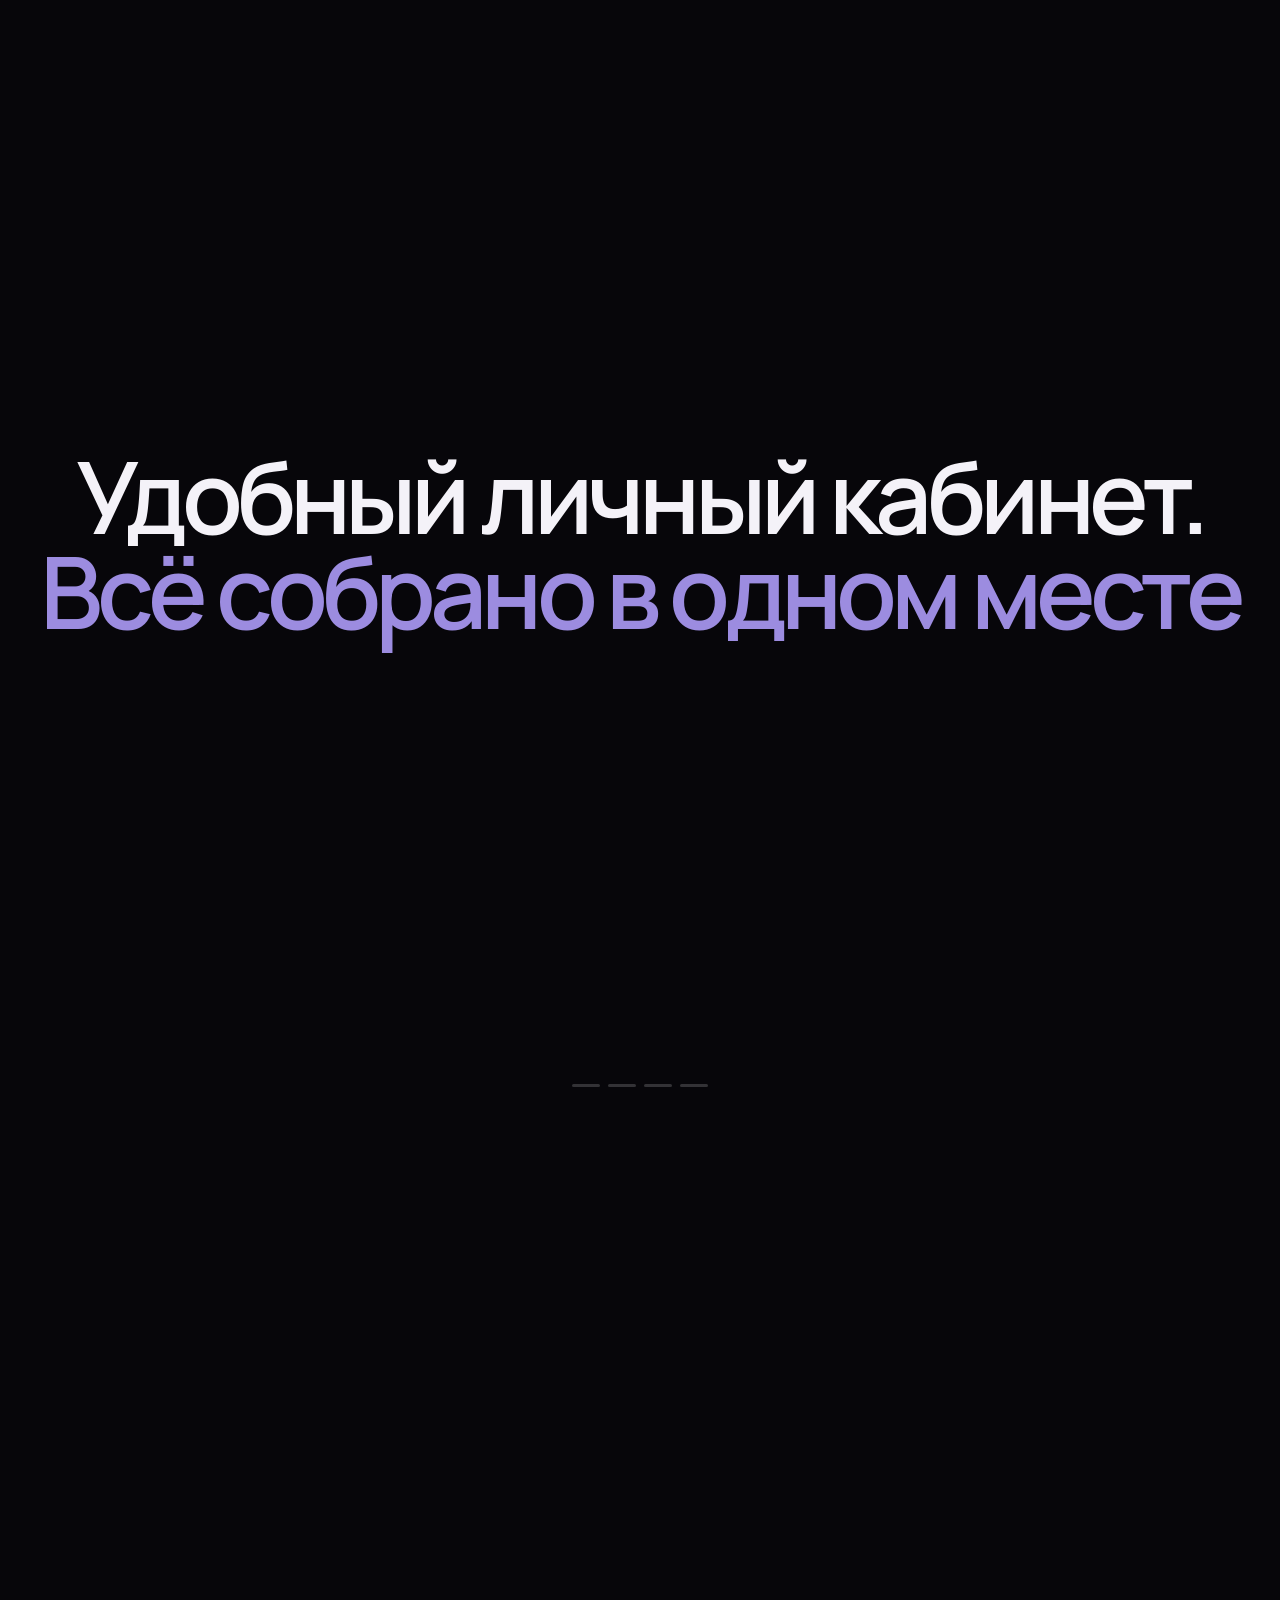
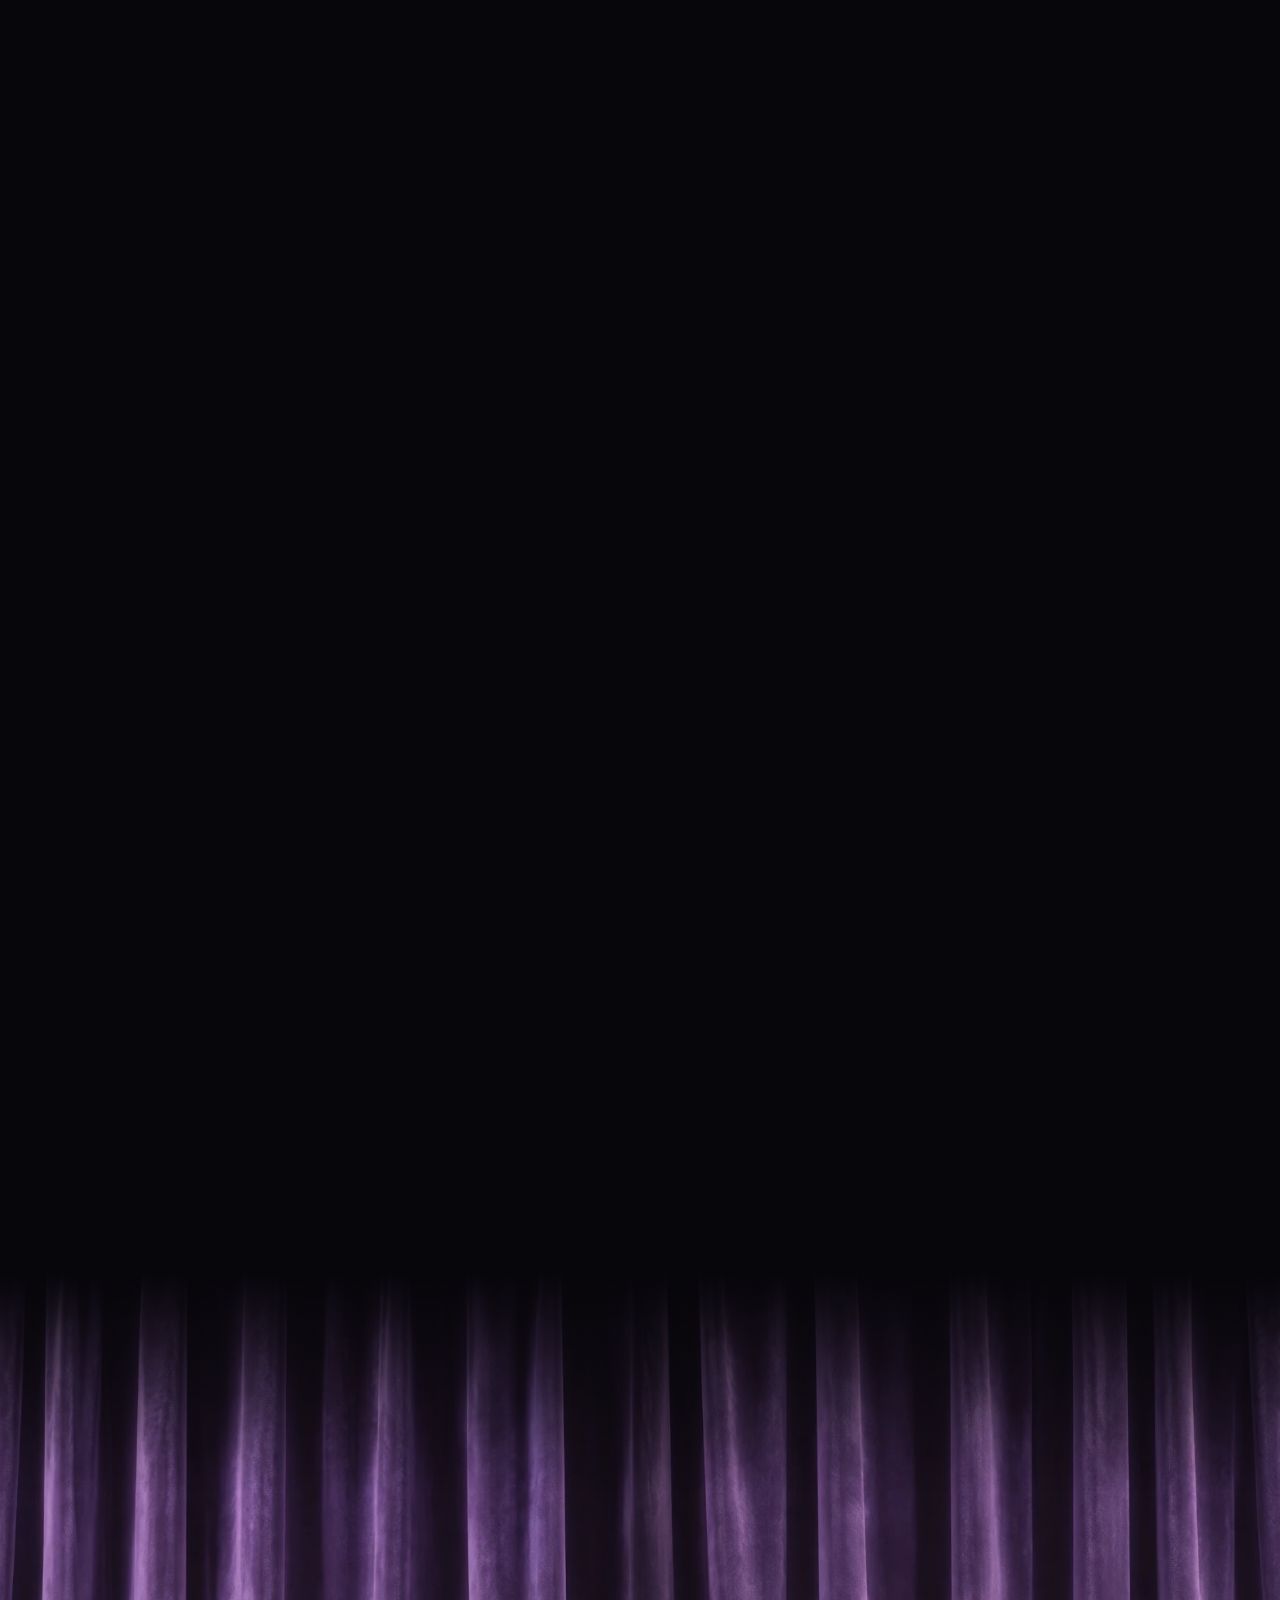
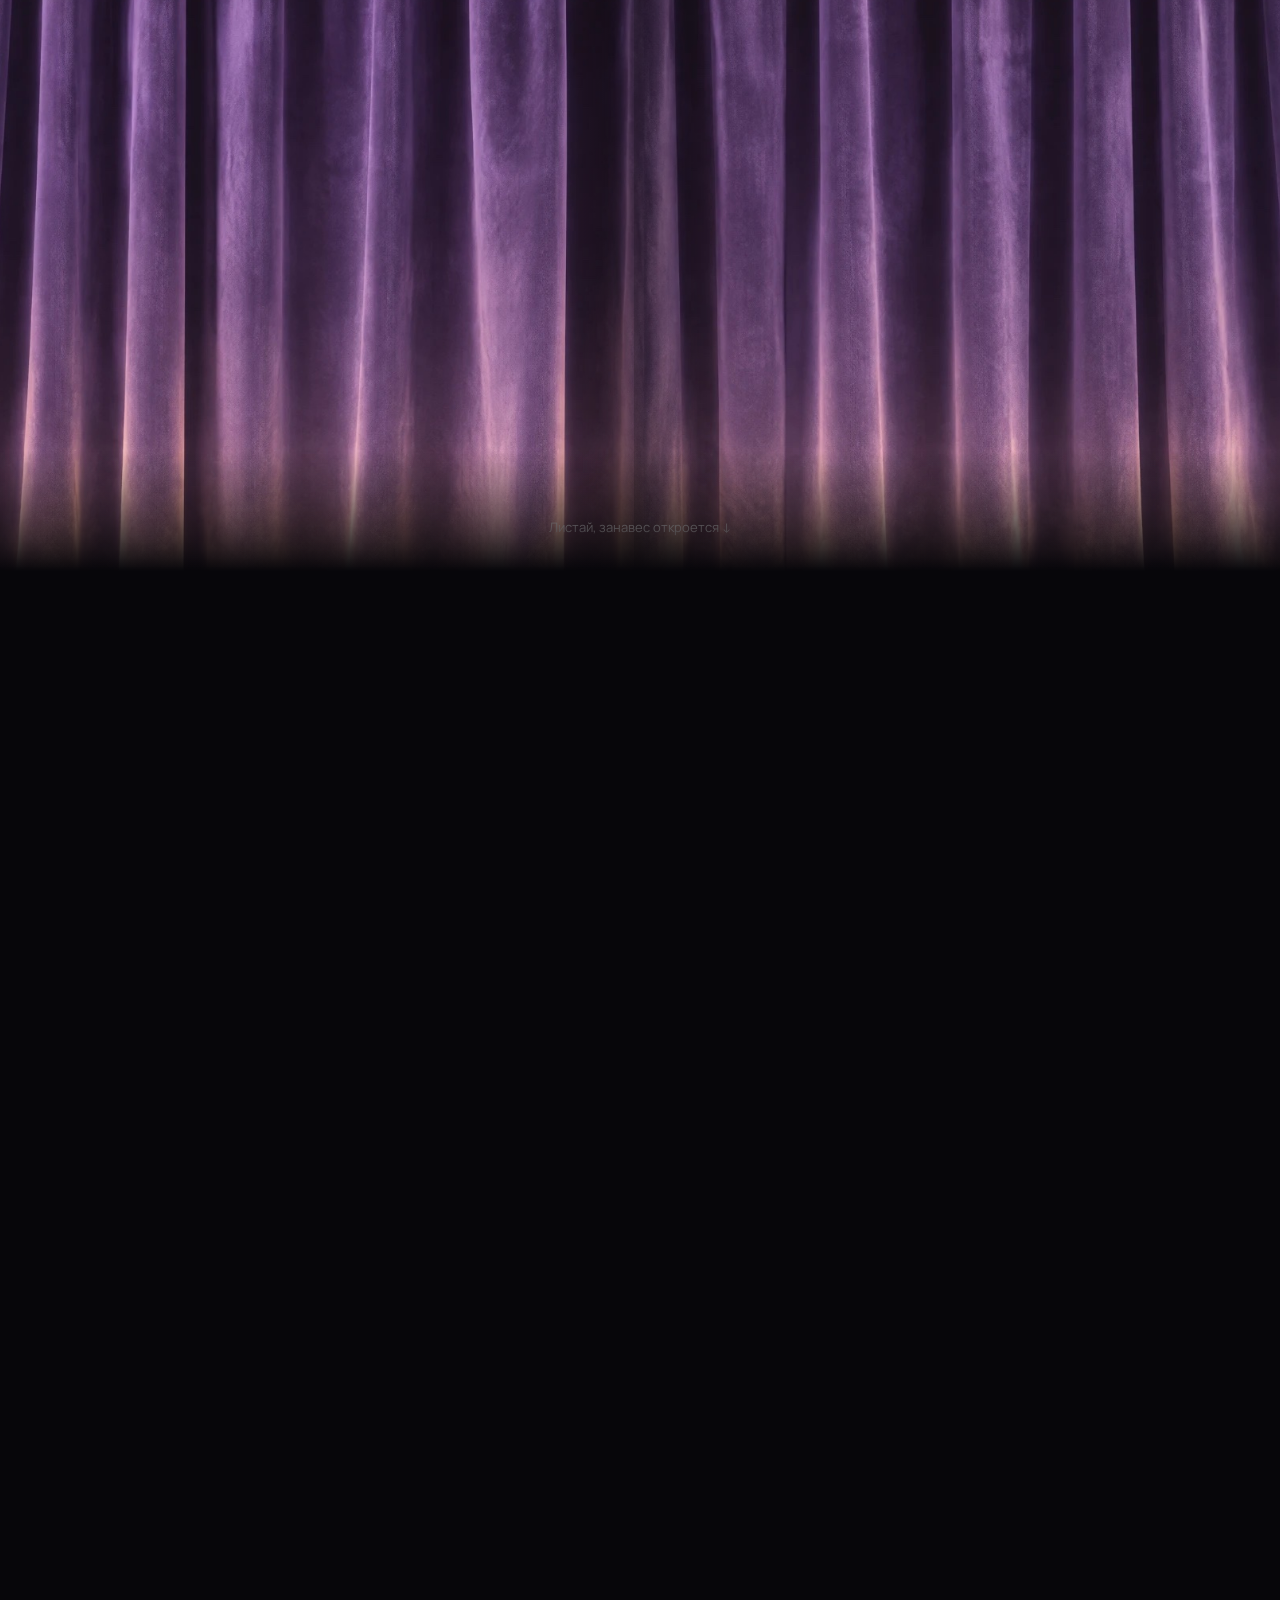
==== commit 3d93e513: "Add files via upload" ====
--- a/ispolnitel.html
+++ b/ispolnitel.html
@@ -6,7 +6,7 @@
 <title>MOYO для исполнителей</title>
 <link rel="preconnect" href="https://fonts.googleapis.com"><link rel="preconnect" href="https://fonts.gstatic.com" crossorigin>
 <link href="https://fonts.googleapis.com/css2?family=Manrope:wght@400;500;600;700&family=JetBrains+Mono:wght@400;500&display=swap" rel="stylesheet">
-<link rel="stylesheet" href="assets/moyo.css?v=26">
+<link rel="stylesheet" href="assets/moyo.css?v=27">
 <style>
 /* совместимость со старыми блоками (кабинет, FAQ, футер, чат, модалка) */
 :root{--card:#131118;--card2:#1A1820;--mut:var(--text-2);--mut2:var(--text-3);--line2:var(--line-2);--grad:var(--accent-fill);--disp:var(--sans);--body:var(--sans);--m:var(--accent)}
@@ -335,6 +335,7 @@
 
 .cb-h{background:rgba(156,140,224,.12)}
 </style>
+<link rel="stylesheet" href="assets/mobile.css?v=27">
 </head>
 <body data-role="ispolnitel">
 <div class="bgfx velvet" id="bgfx"><div class="vv-folds"></div><div class="vv-lit"><i></i></div><div class="vv-sheen"></div></div>
@@ -563,7 +564,6 @@
     <div class="fin-stage"></div>
     <div class="fin-spots"></div>
     <div class="fin-ball"><img src="assets/img/disco-ball.jpg" alt=""></div>
-    <img class="fin-mic" src="assets/img/mic.png" alt="">
     <div class="fin-in">
       <h2>Сцена готова.<br><span class="acc">Не&nbsp;хватает тебя</span></h2>
       <p class="lead">Создай анкету за&nbsp;2&nbsp;минуты и&nbsp;получи 3&nbsp;000 бонусов на&nbsp;старт.</p>
@@ -629,10 +629,10 @@
 
 
 
-<script src="assets/field.js?v=26"></script>
-<script src="assets/auth.js?v=26"></script>
-<script src="assets/scrollfx.js?v=26"></script>
-<script src="assets/illus.js?v=26"></script>
+<script src="assets/field.js?v=27"></script>
+<script src="assets/auth.js?v=27"></script>
+<script src="assets/scrollfx.js?v=27"></script>
+<script src="assets/illus.js?v=27"></script>
 <script>
 const $=s=>document.querySelector(s), $$=s=>[...document.querySelectorAll(s)];
 const REDUCE=matchMedia('(prefers-reduced-motion: reduce)').matches;
@@ -863,7 +863,7 @@
 addEventListener('scroll',onScroll,{passive:true});addEventListener('resize',onScroll);
 onScroll();
 </script>
-<script src="assets/interact.js?v=26"></script>
-<script src="assets/life.js?v=26"></script>
+<script src="assets/interact.js?v=27"></script>
+<script src="assets/life.js?v=27"></script>
 </body>
 </html>
--- a/assets/moyo.css
+++ b/assets/moyo.css
@@ -5,7 +5,7 @@
   --bg:#07060A; --bg-2:#0D0C11; --surface:#131118; --surface-2:#1A1820;
   --line:rgba(255,255,255,.08); --line-2:rgba(255,255,255,.14);
   --text:#F4F2F8; --text-2:#A6A1B4; --text-3:#6C6878; --text-off:#34313D;
-  --accent:#9C8CE0; --accent-hi:#B3A6EA; --accent-lo:#7A69C4;
+  --accent:#9C8CE0; --accent-fill:#6E5CB8; --accent-fill-hi:#7D6BC8; --accent-hi:#B3A6EA; --accent-lo:#7A69C4;
   --accent-a12:rgba(156,140,224,.12); --accent-a30:rgba(156,140,224,.30); --accent-glow:rgba(156,140,224,.55);
   --ok:#FFB088; --lime:#FFB088; --lime-glow:rgba(255,176,136,.42); --violet-bg:#241B3A; --err:#FF6B7A;
   --glass:rgba(255,255,255,.045); --blur:20px;
@@ -25,8 +25,8 @@
 .label b{color:var(--text-2);font-weight:500}
 .glass{background:var(--glass);border:1px solid var(--line-2);backdrop-filter:blur(var(--blur));-webkit-backdrop-filter:blur(var(--blur));box-shadow:inset 0 1px 0 rgba(255,255,255,.08)}
 .btn{display:inline-flex;align-items:center;gap:12px;height:52px;padding:0 26px;border-radius:var(--r-pill);font-weight:600;font-size:15px;transition:background var(--t-fast),transform var(--t-mid) var(--ease),border-color var(--t-fast),color var(--t-fast)}
-.btn-p{background:var(--accent);color:#fff}
-.btn-p:hover{background:var(--accent-hi);transform:translateY(-1px)}
+.btn-p{background:var(--accent-fill);color:#fff}
+.btn-p:hover{background:var(--accent-fill-hi);transform:translateY(-1px)}
 .btn-w{background:var(--text);color:var(--bg)}
 .btn-w:hover{transform:translateY(-2px)}
 .btn-g{background:var(--glass);border:1px solid var(--line-2);backdrop-filter:blur(var(--blur))}
@@ -145,7 +145,7 @@
 .cc-front .dbar img{height:14px;opacity:.9}
 .cc-front .cc-t{font-size:14px;font-weight:600}
 .cc-front .dbar .label{margin-left:auto}
-.cc-back{transform:rotateY(180deg);background:var(--accent);padding:34px 38px;display:flex;flex-direction:column;justify-content:space-between;color:#fff}
+.cc-back{transform:rotateY(180deg);background:var(--accent-fill);padding:34px 38px;display:flex;flex-direction:column;justify-content:space-between;color:#fff}
 .cc-back::before{content:"";position:absolute;right:-120px;bottom:-160px;width:520px;height:520px;border-radius:50%;border:44px solid rgba(255,255,255,.14)}
 .cc-back::after{content:"";position:absolute;right:96px;top:84px;width:26px;height:26px;border-radius:50%;background:var(--lime);box-shadow:0 0 30px 6px var(--lime-glow)}
 .cc-back img{height:20px;align-self:flex-start;position:relative}
@@ -169,7 +169,7 @@
 .rk{position:absolute;left:-128px;top:0;width:256px;height:336px;border-radius:22px;padding:20px;display:flex;flex-direction:column;overflow:hidden;--gx:50%;--gy:50%;box-shadow:0 40px 70px -30px rgba(0,0,0,.75),0 1px 0 rgba(255,255,255,.3) inset;will-change:transform,opacity,filter;transition:box-shadow .6s var(--ease)}
 .rk.w{background:#F6F4FA;color:#14111C}
 .rk.d{background:#15121D;color:#fff;box-shadow:inset 0 0 0 1px rgba(255,255,255,.1),0 40px 70px -30px rgba(0,0,0,.75)}
-.rk.v{background:var(--accent);color:#fff}
+.rk.v{background:var(--accent-fill);color:#fff}
 .rk.l{background:var(--lime);color:#1C1424}
 .rk-h{display:flex;justify-content:space-between;align-items:center;font-size:12px;font-weight:500}
 .rk-h span{opacity:.6}
@@ -184,7 +184,7 @@
 .rk .ft b{font-weight:600}
 .rk .pips{display:flex;gap:5px}
 .rk .pips i{width:8px;height:8px;border-radius:50%;background:var(--lime)}
-.rk.w .pips i{background:var(--accent)}
+.rk.w .pips i{background:var(--accent-fill)}
 /* инфографика внутри карточек */
 .rk .ring{position:relative;width:132px;height:132px;margin:22px auto 0}
 .rk .ring svg{width:100%;height:100%;transform:rotate(-90deg)}
@@ -196,7 +196,7 @@
 .rk .bars{display:flex;align-items:flex-end;gap:5px;height:124px;margin-top:20px}
 .rk .bars span{display:flex;flex-direction:column-reverse;gap:4px}
 .rk .bars i{width:7px;height:7px;border-radius:50%;background:rgba(20,17,28,.1)}
-.rk .bars i.on{background:var(--accent)}
+.rk .bars i.on{background:var(--accent-fill)}
 .rk .bars span:last-child i.on{background:#14111C}
 .rk .led{display:flex;gap:10px;margin-top:auto}
 .rk .led .dg{display:grid;grid-template-columns:repeat(5,7px);gap:3px}
@@ -205,12 +205,12 @@
 .rk .tl{position:relative;display:flex;justify-content:space-between;margin:34px 0 0}
 .rk .tl::before{content:"";position:absolute;left:0;right:0;top:50%;height:1px;background:rgba(20,17,28,.15)}
 .rk .tl i{position:relative;width:8px;height:8px;border-radius:50%;background:#D8D3E6}
-.rk .tl i.on{background:var(--accent);box-shadow:0 0 0 5px rgba(156,140,224,.2)}
+.rk .tl i.on{background:var(--accent-fill);box-shadow:0 0 0 5px rgba(156,140,224,.2)}
 .rk .tl-l{display:flex;justify-content:space-between;font-size:10px;opacity:.5;margin-top:10px}
 .rk .ava{display:flex;margin-top:24px}
 .rk .ava img{width:62px;height:62px;border-radius:50%;object-fit:cover;border:3px solid #15121D;margin-right:-14px}
 .rk .bub{margin-top:18px;padding:12px 14px;border-radius:16px 16px 16px 4px;background:rgba(255,255,255,.08);font-size:13px;line-height:1.4}
-.rk .bub.me{background:var(--accent);border-radius:16px 16px 4px 16px;margin-left:24px}
+.rk .bub.me{background:var(--accent-fill);border-radius:16px 16px 4px 16px;margin-left:24px}
 .rgs-dots{position:absolute;left:50%;bottom:calc(6% + 72px);transform:translateX(-50%);display:flex;gap:8px;z-index:31}
 .rgs-dots i{width:26px;height:3px;border-radius:2px;background:rgba(255,255,255,.16);transition:background .4s}
 .rgs-dots i.on{background:var(--lime)}
@@ -218,7 +218,7 @@
 .rgs-cta.on{opacity:1;transform:none;pointer-events:auto}
 .rk .chk{list-style:none;margin-top:auto;display:flex;flex-direction:column;gap:9px;font-size:14px;font-weight:500}
 .rk .chk li{display:flex;align-items:center;gap:10px}
-.rk .chk li::before{content:"✓";width:22px;height:22px;border-radius:50%;display:grid;place-items:center;font-size:11px;background:var(--accent);color:#fff;flex:none}
+.rk .chk li::before{content:"✓";width:22px;height:22px;border-radius:50%;display:grid;place-items:center;font-size:11px;background:var(--accent-fill);color:#fff;flex:none}
 
 /* =========================================================
    ИНТЕРАКТИВ (assets/interact.js)
@@ -263,7 +263,7 @@
 .cc-front .imsg .chat::-webkit-scrollbar{display:none}
 .cc-front .imsg .msg{max-width:66%;padding:9px 14px;border-radius:19px;font-size:14px;line-height:1.35;position:relative}
 .cc-front .imsg .msg.l{background:#2C2836;border-bottom-left-radius:6px}
-.cc-front .imsg .msg.r{background:var(--accent);border-bottom-right-radius:6px}
+.cc-front .imsg .msg.r{background:var(--accent-fill);border-bottom-right-radius:6px}
 .cc-front .imsg .msg.add{animation:up .35s var(--ease) forwards}
 .cc-front .imsg .sys.add{animation:up .35s var(--ease) forwards}
 .cc-front .imsg .sys{font-size:12px;padding:7px 12px;border-radius:12px;margin:6px 0}
@@ -305,7 +305,7 @@
 .rv q::before{content:"“";display:block;font-size:64px;line-height:.6;color:var(--lime);margin-bottom:10px}
 .rv .who{display:flex;align-items:center;gap:12px;margin-top:auto}
 .rv .who img,.rv .who .ini{width:46px;height:46px;border-radius:50%;object-fit:cover;flex:none}
-.rv .who .ini{display:grid;place-items:center;background:var(--accent);font-weight:700;font-size:15px}
+.rv .who .ini{display:grid;place-items:center;background:var(--accent-fill);font-weight:700;font-size:15px}
 .rv .who b{display:block;font-size:15px;font-weight:600}
 .rv .who small{font-size:13px;color:var(--text-2)}
 .rv .st{color:var(--lime);font-size:14px;letter-spacing:2px}
@@ -418,7 +418,7 @@
 .ph-bar span:last-child{letter-spacing:2px;opacity:.85}
 .ph-app{display:flex;align-items:center;justify-content:space-between;margin:22px 2px 18px}
 .ph-app img{height:12px}
-.ph-app i{width:26px;height:26px;border-radius:50%;background:var(--accent)}
+.ph-app i{width:26px;height:26px;border-radius:50%;background:var(--accent-fill)}
 .ph-view{position:absolute;left:16px;right:16px;top:96px;bottom:16px;opacity:0;transform:translateY(10px);transition:opacity .4s var(--ease),transform .4s var(--ease)}
 .ph-view.on{opacity:1;transform:none}
 /* вопросы */
@@ -429,7 +429,7 @@
 .ph-q{font-size:24px;font-weight:600;letter-spacing:-.03em;line-height:1.1;min-height:54px}
 .ph-opts{display:flex;flex-wrap:wrap;gap:8px;margin-top:20px}
 .ph-opts span{padding:9px 13px;border-radius:99px;border:1px solid rgba(255,255,255,.16);font-size:13px;transition:all .25s}
-.ph-opts span.on{background:var(--accent);border-color:var(--accent);transform:scale(1.04)}
+.ph-opts span.on{background:var(--accent-fill);border-color:var(--accent-fill);transform:scale(1.04)}
 .ph-photo{width:100%;height:220px;border-radius:18px;margin-top:20px;background:center 25%/cover;opacity:0;transform:scale(.9);transition:all .4s var(--ease)}
 .ph-photo.on{opacity:1;transform:none}
 /* AI собирает */
@@ -450,7 +450,7 @@
 .ph-push{position:absolute;left:10px;right:10px;top:38px;z-index:5;display:flex;gap:10px;align-items:center;padding:11px 12px;border-radius:18px;background:rgba(48,44,60,.92);backdrop-filter:blur(14px);box-shadow:0 12px 30px -8px rgba(0,0,0,.7);transform:translateY(-120%);opacity:0;transition:transform .45s var(--ease),opacity .45s}
 .ph-push.on{transform:none;opacity:1}
 .ph-push.out{transform:translateX(130%);opacity:0;transition:transform .5s cubic-bezier(.5,0,.8,.4),opacity .5s}
-.ph-push .ic{width:34px;height:34px;border-radius:9px;display:grid;place-items:center;background:var(--accent);flex:none;font-size:15px}
+.ph-push .ic{width:34px;height:34px;border-radius:9px;display:grid;place-items:center;background:var(--accent-fill);flex:none;font-size:15px}
 .ph-push b{display:block;font-size:13px;font-weight:600}
 .ph-push small{font-size:12px;color:#D9D2EE}
 /* стопка пушей справа от телефона */
@@ -488,7 +488,7 @@
 .rk.dot .rk-h i{background:rgba(16,18,10,.1);color:#1C1424;opacity:1}
 .rk.dot .bars i{background:rgba(16,18,10,.12)}
 .rk.dot .bars i.on{background:#1C1424}
-.rk.dot .bars span:last-child i.on{background:var(--accent)}
+.rk.dot .bars span:last-child i.on{background:var(--accent-fill)}
 .rk.dot .bars{height:150px;margin-top:16px;gap:4px;justify-content:space-between}
 .rk.dot .bars span{gap:4px}
 .rk.dot .bars i{width:8px;height:8px}
@@ -534,12 +534,12 @@
 
 /* бархатный фон вместо сетки: мягкие крупные складки; блик и цвет отзываются на курсор (life.js задаёт --mx --my --vc --vs) */
 .velvet{overflow:hidden;--mx:50%;--my:40%;--vc:156,140,224;--vs:.4}
-.vv-folds{position:absolute;left:-30%;top:-30%;width:160%;height:160%;
-  background:url("data:image/svg+xml,%3Csvg xmlns='http://www.w3.org/2000/svg' width='900' height='900'%3E%3Cfilter id='f'%3E%3CfeTurbulence type='fractalNoise' baseFrequency='0.0045' numOctaves='3' seed='11' stitchTiles='stitch'/%3E%3CfeColorMatrix values='0 0 0 0 0.66 0 0 0 0 0.58 0 0 0 0 0.92 0 0 0 1.6 -0.62'/%3E%3CfeGaussianBlur stdDeviation='3'/%3E%3C/filter%3E%3Crect width='100%25' height='100%25' filter='url(%23f)'/%3E%3C/svg%3E") 0 0/900px 900px;opacity:.13;mix-blend-mode:screen}
+.vv-folds{position:absolute;inset:0;
+  background:url("data:image/svg+xml,%3Csvg xmlns='http://www.w3.org/2000/svg' width='1600' height='1000' preserveAspectRatio='none'%3E%3Cfilter id='f' x='0' y='0' width='100%25' height='100%25'%3E%3CfeTurbulence type='fractalNoise' baseFrequency='0.0045' numOctaves='3' seed='11' /%3E%3CfeColorMatrix values='0 0 0 0 0.66 0 0 0 0 0.58 0 0 0 0 0.92 0 0 0 1.6 -0.62'/%3E%3CfeGaussianBlur stdDeviation='3'/%3E%3C/filter%3E%3Crect width='100%25' height='100%25' filter='url(%23f)'/%3E%3C/svg%3E") center/100% 100% no-repeat;opacity:.13;mix-blend-mode:screen}
 .vv-sheen{position:absolute;inset:0;mix-blend-mode:screen;
   background:radial-gradient(40vw 32vw at var(--mx) var(--my),rgba(var(--vc),calc(.05 + var(--vs) * .08)),transparent 70%)}
 .vv-lit{position:absolute;inset:0;mix-blend-mode:screen;opacity:calc(.25 + var(--vs) * .55);-webkit-mask-image:radial-gradient(30vw 26vw at var(--mx) var(--my),#000,transparent 72%);mask-image:radial-gradient(30vw 26vw at var(--mx) var(--my),#000,transparent 72%)}
-.vv-lit i{position:absolute;left:-30%;top:-30%;width:160%;height:160%;background:url("data:image/svg+xml,%3Csvg xmlns='http://www.w3.org/2000/svg' width='900' height='900'%3E%3Cfilter id='f'%3E%3CfeTurbulence type='fractalNoise' baseFrequency='0.0045' numOctaves='3' seed='11' stitchTiles='stitch'/%3E%3CfeColorMatrix values='0 0 0 0 0.66 0 0 0 0 0.58 0 0 0 0 0.92 0 0 0 1.6 -0.62'/%3E%3CfeGaussianBlur stdDeviation='3'/%3E%3C/filter%3E%3Crect width='100%25' height='100%25' filter='url(%23f)'/%3E%3C/svg%3E") 0 0/900px 900px;filter:grayscale(1) brightness(1.7)}
+.vv-lit i{position:absolute;inset:0;background:url("data:image/svg+xml,%3Csvg xmlns='http://www.w3.org/2000/svg' width='1600' height='1000' preserveAspectRatio='none'%3E%3Cfilter id='f' x='0' y='0' width='100%25' height='100%25'%3E%3CfeTurbulence type='fractalNoise' baseFrequency='0.0045' numOctaves='3' seed='11' /%3E%3CfeColorMatrix values='0 0 0 0 0.66 0 0 0 0 0.58 0 0 0 0 0.92 0 0 0 1.6 -0.62'/%3E%3CfeGaussianBlur stdDeviation='3'/%3E%3C/filter%3E%3Crect width='100%25' height='100%25' filter='url(%23f)'/%3E%3C/svg%3E") center/100% 100% no-repeat;filter:grayscale(1) brightness(1.7)}
 .vv-lit::after{content:"";position:absolute;inset:0;background:rgb(var(--vc));mix-blend-mode:multiply}
 .velvet .vv-mask{display:none}
 
@@ -551,3 +551,35 @@
 .glints{position:fixed;inset:0;z-index:3;pointer-events:none;overflow:hidden}
 .glz{position:absolute;pointer-events:none;z-index:4}
 @media (prefers-reduced-motion: reduce){.glint{animation:none}}
+
+/* шаги — статичная композиция: 01 → 02 → 03 и два преимущества справа */
+.stp{position:relative;z-index:2;padding:90px 0 0}
+.stp-title{text-align:center;margin-bottom:56px}
+.stp-title h2{font-size:72px;letter-spacing:-.055em;line-height:.95}
+.stp-row{display:grid;grid-template-columns:3fr 2fr;gap:44px;align-items:stretch}
+.stp-steps{position:relative;display:grid;grid-template-columns:repeat(3,1fr);gap:30px}
+.stp-plus{position:relative;display:grid;grid-template-columns:repeat(2,1fr);gap:16px}
+.stp-plus::before{content:"";position:absolute;left:-23px;top:24px;bottom:24px;width:1px;background:linear-gradient(180deg,transparent,rgba(255,255,255,.16),transparent)}
+.stp .rk{position:relative;left:auto;top:auto;width:auto;height:336px;will-change:auto;transition:transform .5s var(--ease),box-shadow .5s var(--ease)}
+.stp .rk:hover{transform:translateY(-4px)}
+/* стрелка-связка между шагами */
+.stp-steps .rk.step:not(:last-child)::after{content:"→";position:absolute;right:-31px;top:50%;width:32px;height:32px;margin-top:-16px;border-radius:50%;display:grid;place-items:center;
+  background:var(--lime);color:#1C1424;font-size:15px;font-weight:600;box-shadow:0 0 0 5px rgba(36,27,58,.9),0 0 18px var(--lime-glow);z-index:3}
+.stp-steps .rk.step{overflow:visible}
+.stp-steps .rk .n{font-size:72px}
+.stp-cta{display:flex;justify-content:center;margin-top:48px}
+/* шаги в стиле карточек кабинета и бонусов: тёмное стекло, сиреневые цифры */
+.stp .rk,.stp .rk.w,.stp .rk.d,.stp .rk.dot{height:320px;padding:24px;border-radius:var(--r-m);color:var(--text);background:var(--glass);border:1px solid var(--line-2);backdrop-filter:blur(var(--blur));-webkit-backdrop-filter:blur(var(--blur));box-shadow:inset 0 1px 0 rgba(255,255,255,.08)}
+.stp .rk:hover{border-color:rgba(156,140,224,.45);box-shadow:inset 0 1px 0 rgba(255,255,255,.08),0 24px 50px -30px rgba(156,140,224,.5)}
+.stp .rk-h span{opacity:1;color:var(--text-3);text-transform:uppercase;letter-spacing:.08em;font-size:11px;font-weight:600}
+.stp .rk-h i,.stp .rk.dot .rk-h i{background:rgba(255,255,255,.07);color:var(--text-2)}
+.stp .rk .n{color:var(--accent);margin-top:18px}
+.stp .rk .t{color:var(--text)}
+.stp .rk p{color:var(--text-2);opacity:1}
+.stp .rk.dot .bars i{background:rgba(255,255,255,.08)}
+.stp .rk.dot .bars i.on{background:var(--accent)}
+.stp .rk.dot .bars span:last-child i.on{background:var(--lime)}
+.stp .rk.dot .foot .led{color:var(--text)}
+.stp .rk.dot .foot small{color:var(--text-2)}
+.stp .rk.don .tx2 span{color:var(--text-3)}
+.stp-steps .rk.step:not(:last-child)::after{box-shadow:0 0 0 5px var(--pagebg,#07060A),0 0 18px var(--lime-glow)}
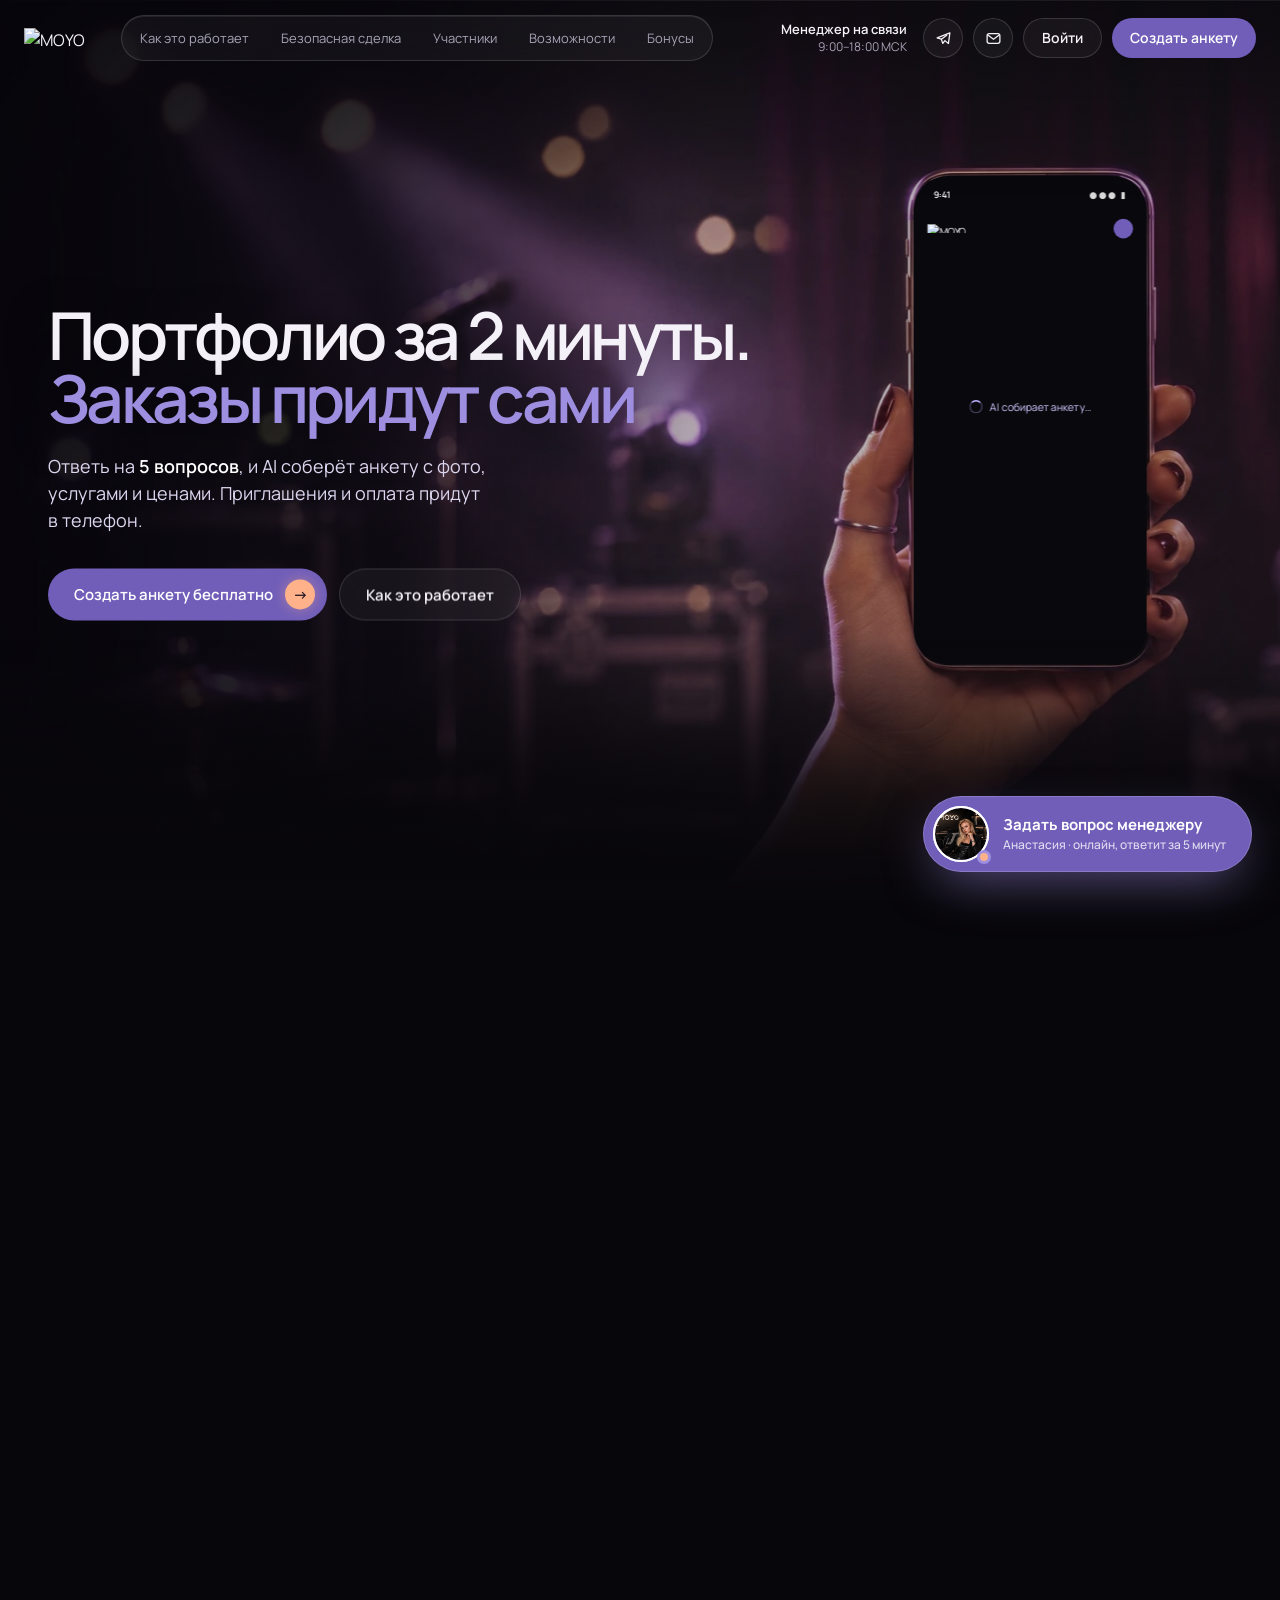
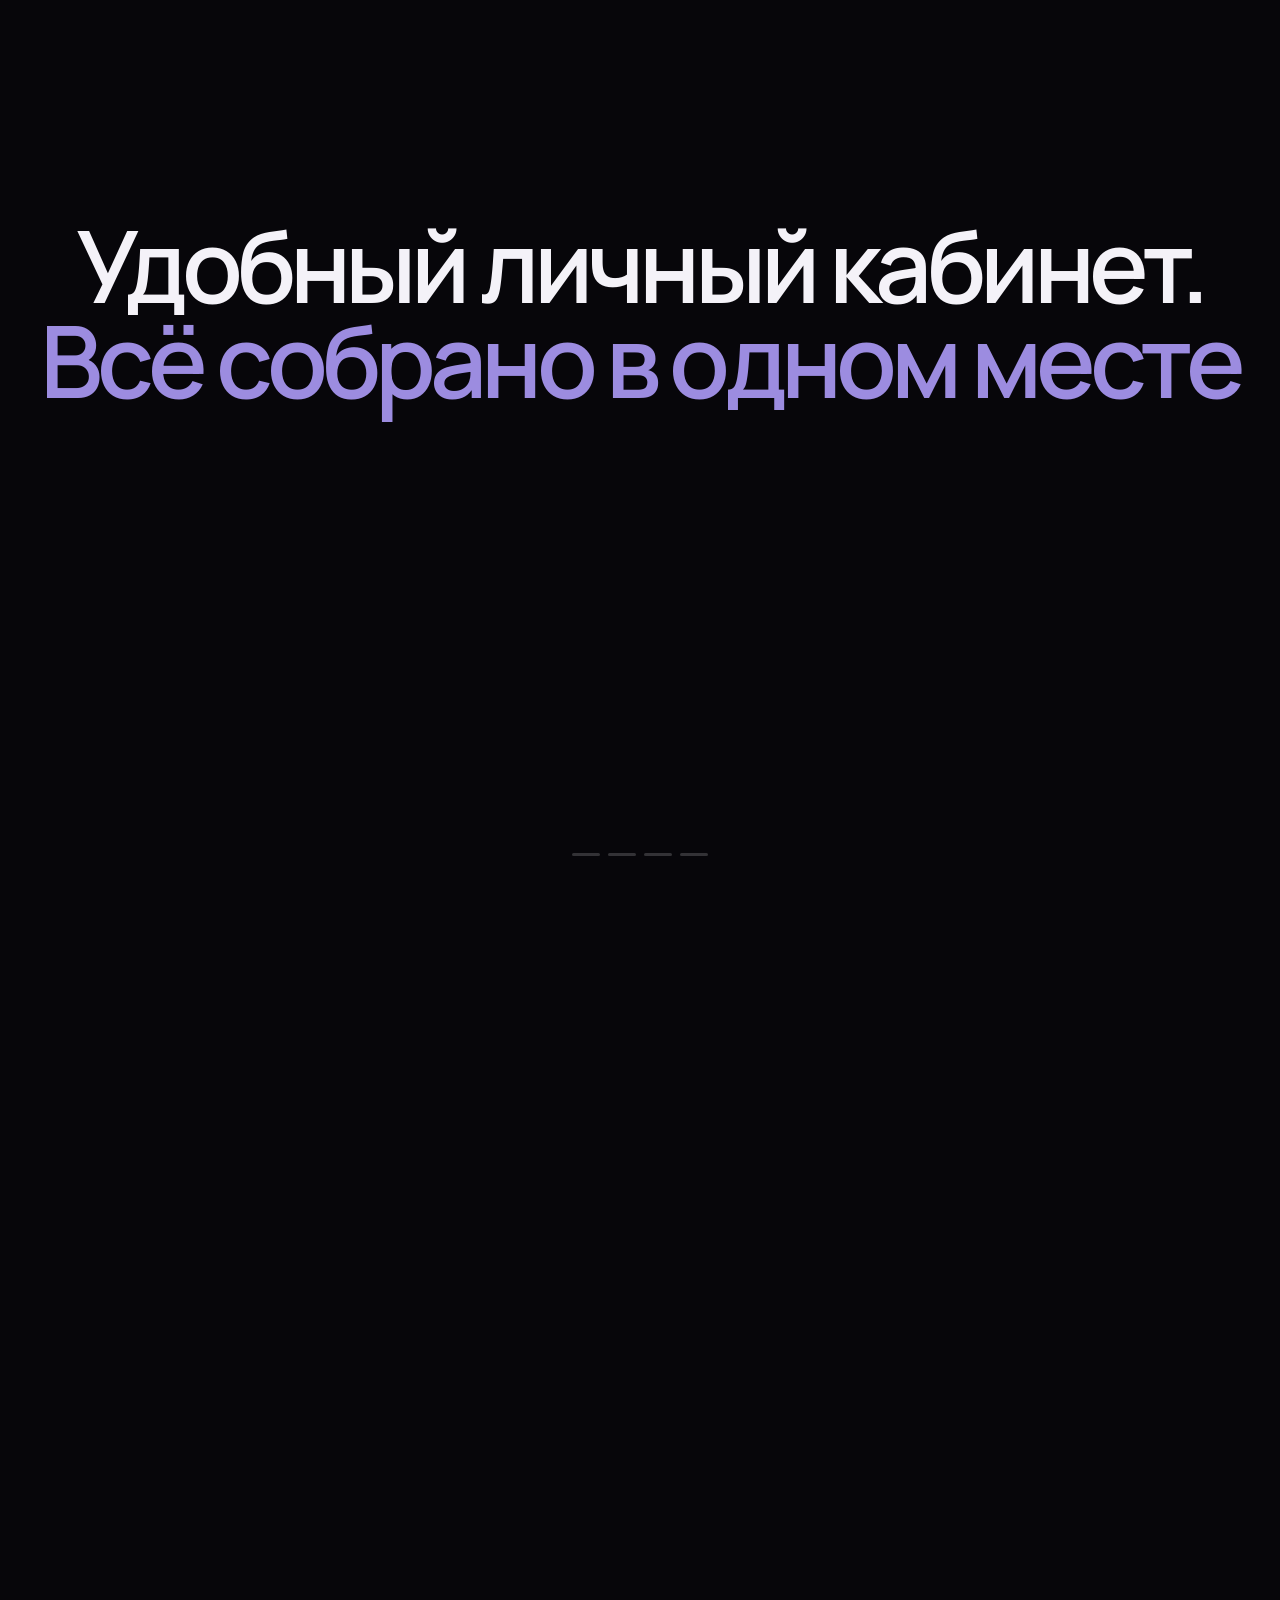
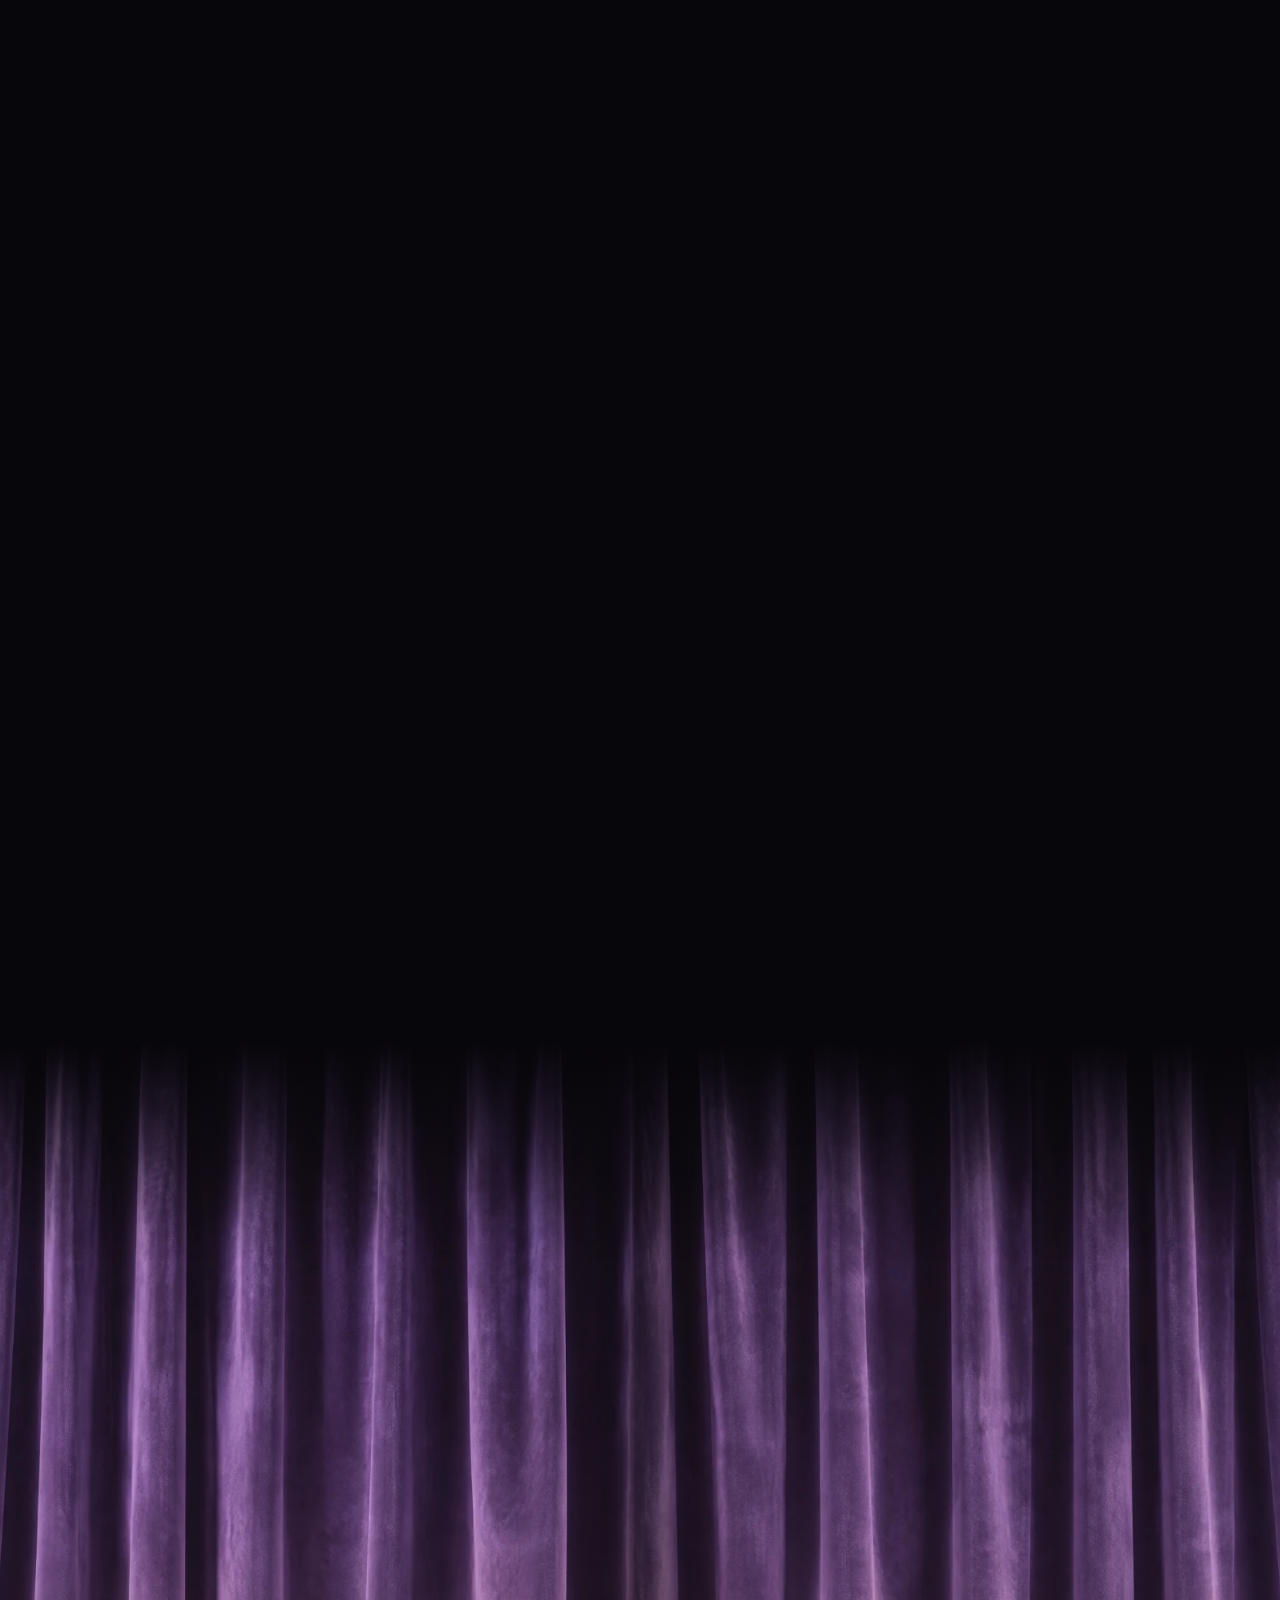
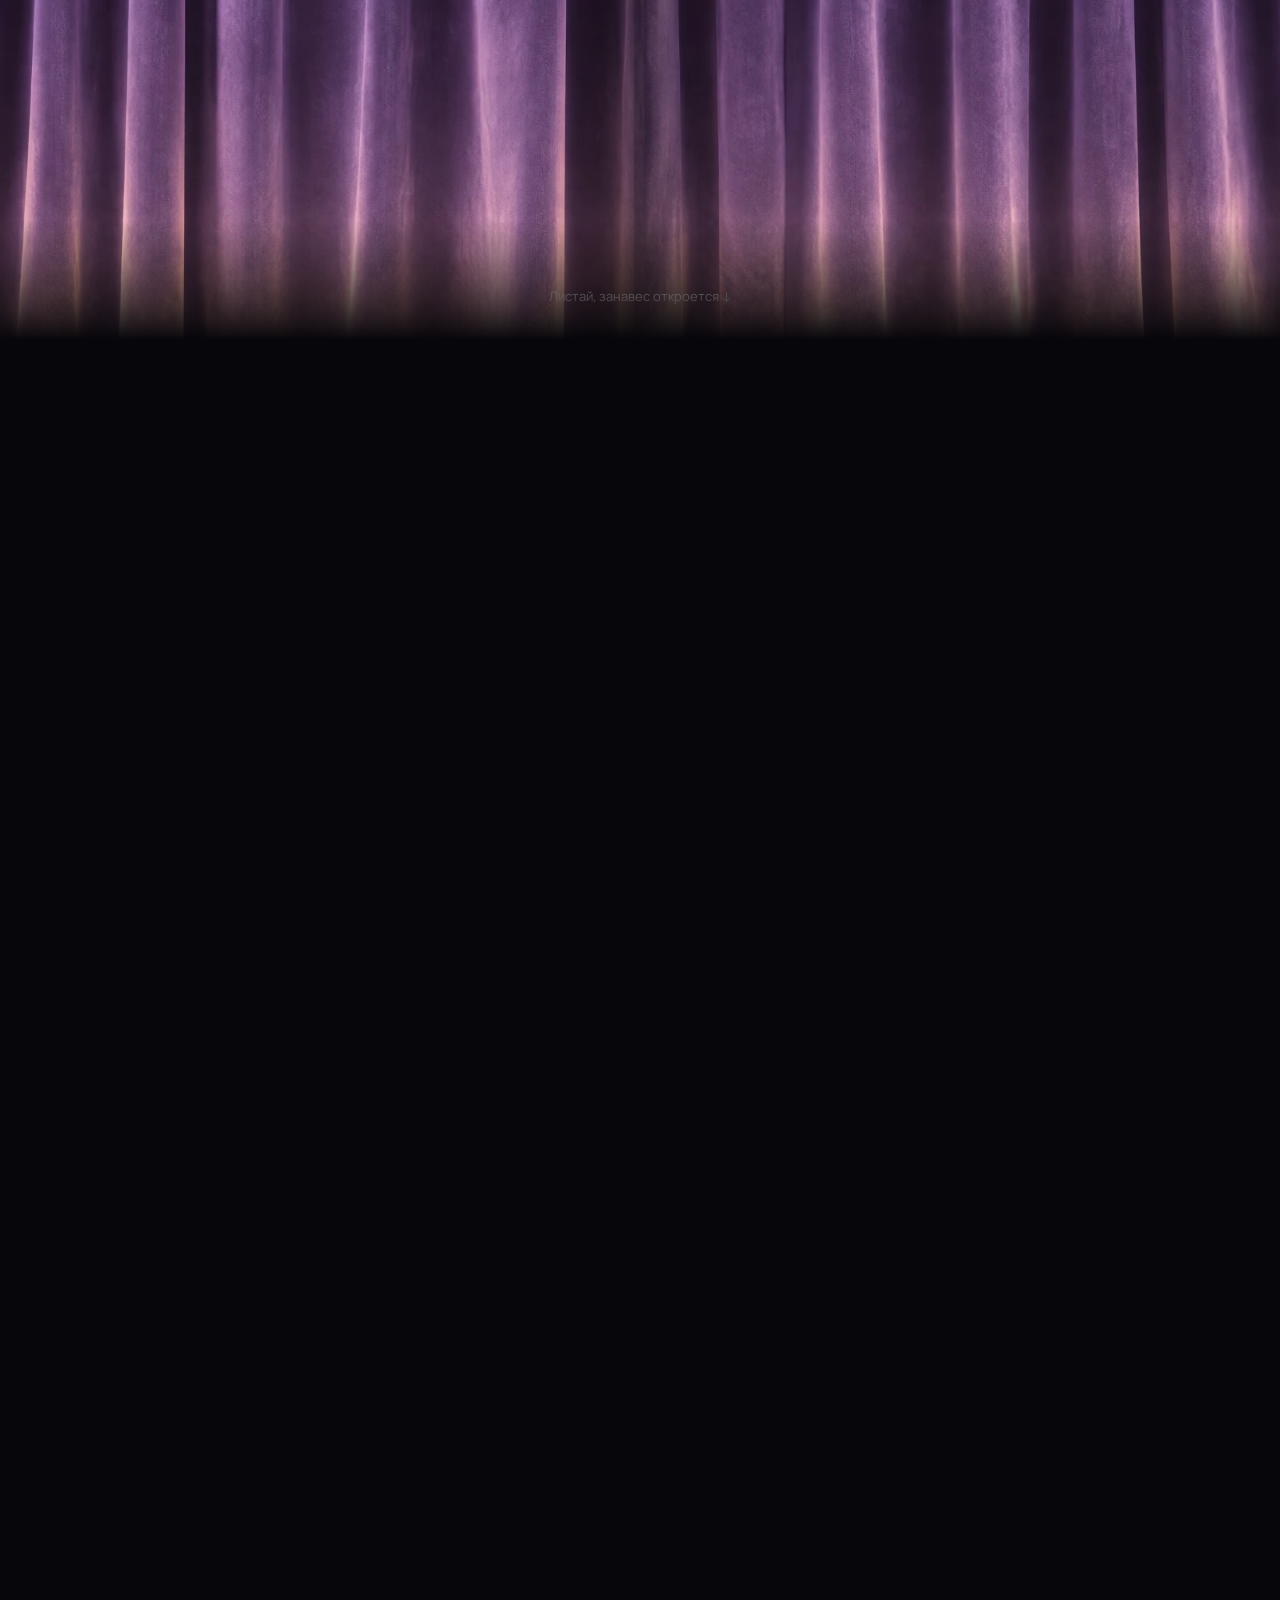
==== commit 22715d59: "Add files via upload" ====
--- a/ispolnitel.html
+++ b/ispolnitel.html
@@ -6,7 +6,7 @@
 <title>MOYO для исполнителей</title>
 <link rel="preconnect" href="https://fonts.googleapis.com"><link rel="preconnect" href="https://fonts.gstatic.com" crossorigin>
 <link href="https://fonts.googleapis.com/css2?family=Manrope:wght@400;500;600;700&family=JetBrains+Mono:wght@400;500&display=swap" rel="stylesheet">
-<link rel="stylesheet" href="assets/moyo.css?v=27">
+<link rel="stylesheet" href="assets/moyo.css?v=28">
 <style>
 /* совместимость со старыми блоками (кабинет, FAQ, футер, чат, модалка) */
 :root{--card:#131118;--card2:#1A1820;--mut:var(--text-2);--mut2:var(--text-3);--line2:var(--line-2);--grad:var(--accent-fill);--disp:var(--sans);--body:var(--sans);--m:var(--accent)}
@@ -335,10 +335,10 @@
 
 .cb-h{background:rgba(156,140,224,.12)}
 </style>
-<link rel="stylesheet" href="assets/mobile.css?v=27">
+<link rel="stylesheet" href="assets/mobile.css?v=28">
 </head>
 <body data-role="ispolnitel">
-<div class="bgfx velvet" id="bgfx"><div class="vv-folds"></div><div class="vv-lit"><i></i></div><div class="vv-sheen"></div></div>
+<div class="bgfx" id="bgfx"></div>
 
 <header class="hdr" id="hdr"><div class="wrap">
   <a href="index.html" class="logo"><img src="assets/logo.svg" alt="MOYO"></a>
@@ -390,17 +390,11 @@
 
 <!-- ============ 02 STEPS ============ -->
 <section class="stp" id="steps"><div class="wrap flow-in">
-  <div class="stp-title"><h2>Три шага<br>до&nbsp;<span class="acc">первого гонорара</span></h2></div>
-  <div class="stp-row">
-    <div class="stp-steps">
-      <div class="rk w step"><div class="rk-h"><span>Шаг 1</span><i>из&nbsp;3</i></div><div class="n">01</div><div class="t">Собери анкету</div><p>Ответь на&nbsp;5 вопросов. AI оформит портфолио с&nbsp;фото, услугами и&nbsp;ценами</p></div>
-      <div class="rk w step"><div class="rk-h"><span>Шаг 2</span><i>из&nbsp;3</i></div><div class="n">02</div><div class="t">Получай заказы</div><p>Заказчики находят тебя через AI-поиск, а&nbsp;ты&nbsp;откликаешься на&nbsp;вакансии</p></div>
-      <div class="rk w step"><div class="rk-h"><span>Шаг 3</span><i>из&nbsp;3</i></div><div class="n">03</div><div class="t">Получай оплату</div><p>Заказчик платит заранее. Отработал&nbsp;— получил</p></div>
-    </div>
-    <div class="stp-plus">
-      <div class="rk dot"><div class="rk-h"><span>AI-анкета</span><i>время</i></div><div data-bars="2,3,3,4,4,5,6,6,7,8,8,9,10,11"></div><div class="foot"><div data-led="2"></div><small>минуты на&nbsp;анкету. Без дизайнера и&nbsp;копирайтера</small></div></div>
-      <div class="rk d don"><div class="rk-h"><span>Гарантия</span></div><div data-ring="100" data-sub="оплаты"></div><p class="tx2">Оплата по&nbsp;договору. <span>Без просьб о&nbsp;предоплате.</span></p></div>
-    </div>
+  <div class="stp-head"><h2>Три шага<br>до&nbsp;<span class="acc">первого гонорара</span></h2><p class="stp-sub">Анкета, заказы и&nbsp;оплата в&nbsp;одном месте. Без&nbsp;посредников в&nbsp;чатах и&nbsp;просьб о&nbsp;предоплате&nbsp;— платформа берёт это на&nbsp;себя.</p></div>
+  <div class="stp-cards">
+    <article class="stc stc1"><img class="stc-ic" src="assets/img/step-1.jpg?v=28" alt="" loading="lazy"><span class="stc-k">Шаг 1</span><h3>Собери анкету</h3><p>Ответь на&nbsp;5 вопросов. AI оформит портфолио с&nbsp;фото, услугами и&nbsp;ценами</p></article>
+    <article class="stc stc2"><img class="stc-ic" src="assets/img/step-2.jpg?v=28" alt="" loading="lazy"><span class="stc-k">Шаг 2</span><h3>Получай заказы</h3><p>Заказчики находят тебя через AI-поиск, а&nbsp;ты&nbsp;откликаешься на&nbsp;вакансии</p></article>
+    <article class="stc stc3"><img class="stc-ic" src="assets/img/step-3.jpg?v=28" alt="" loading="lazy"><span class="stc-k">Шаг 3</span><h3>Получай оплату</h3><p>Заказчик платит заранее. Отработал&nbsp;— получил</p></article>
   </div>
   <div class="stp-cta"><a href="#final" data-auth="signup" class="btn btn-p">Начать с&nbsp;анкеты<span class="ar">→</span></a></div>
 </div></section>
@@ -629,10 +623,10 @@
 
 
 
-<script src="assets/field.js?v=27"></script>
-<script src="assets/auth.js?v=27"></script>
-<script src="assets/scrollfx.js?v=27"></script>
-<script src="assets/illus.js?v=27"></script>
+<script src="assets/field.js?v=28"></script>
+<script src="assets/auth.js?v=28"></script>
+<script src="assets/scrollfx.js?v=28"></script>
+<script src="assets/illus.js?v=28"></script>
 <script>
 const $=s=>document.querySelector(s), $$=s=>[...document.querySelectorAll(s)];
 const REDUCE=matchMedia('(prefers-reduced-motion: reduce)').matches;
@@ -863,7 +857,7 @@
 addEventListener('scroll',onScroll,{passive:true});addEventListener('resize',onScroll);
 onScroll();
 </script>
-<script src="assets/interact.js?v=27"></script>
-<script src="assets/life.js?v=27"></script>
+<script src="assets/interact.js?v=28"></script>
+<script src="assets/life.js?v=28"></script>
 </body>
 </html>
--- a/assets/moyo.css
+++ b/assets/moyo.css
@@ -343,9 +343,9 @@
 .fin-ball .gl{position:absolute;width:16px;height:16px;margin:-8px;animation:ftw 2.4s ease-in-out infinite;opacity:0}
 @keyframes ftw{0%,100%{opacity:0;transform:scale(.4) rotate(0)}50%{opacity:1;transform:scale(1) rotate(45deg)}}
 .fin-mic{position:absolute;left:50%;top:auto;bottom:11vh;height:min(22vh,200px);transform:translateX(-50%);opacity:0;z-index:13;filter:drop-shadow(0 0 14px rgba(156,140,224,.35))}
-.fin-in{position:absolute;left:0;right:0;top:35%;text-align:center;z-index:6;opacity:0;will-change:transform,opacity}
-.fin-in h2{font-size:76px;letter-spacing:-.058em;line-height:.95;text-shadow:0 10px 40px rgba(0,0,0,.6)}
-.fin-in .lead{margin:16px auto 24px;text-align:center;color:#E6E0F5}
+.fin-in{position:absolute;left:0;right:0;top:33%;text-align:center;z-index:6;opacity:0;will-change:transform,opacity}
+.fin-in h2{font-size:104px;letter-spacing:-.06em;line-height:.92;text-shadow:0 10px 40px rgba(0,0,0,.6)}
+.fin-in .lead{margin:22px auto 30px;font-size:20px;text-align:center;color:#E6E0F5}
 .fin-in .cta-row{justify-content:center}
 .cur{position:absolute;top:0;bottom:0;width:50.5%;overflow:hidden;z-index:8;will-change:transform}
 .cur.l{left:0}.cur.r{right:0}
--- a/assets/mobile.css
+++ b/assets/mobile.css
@@ -0,0 +1,146 @@
+/* =========================================================
+   MOYO — мобильная версия (до 760 px)
+   подключается последним на всех страницах
+   ========================================================= */
+@media (max-width:760px){
+  body{min-width:0!important;font-size:15px}
+  .wrap{width:auto!important;padding-left:16px!important;padding-right:16px!important}
+  h2{font-size:40px!important;letter-spacing:-.05em!important;line-height:.98!important}
+  .lead{font-size:16px!important}
+  .btn{height:48px;padding:0 20px;font-size:14px}
+
+  /* шапка: логотип + одна кнопка */
+  .hdr .wrap{height:60px!important;gap:12px!important;padding:0 16px!important}
+  .hdr .nav,.hdr .mgr,.hdr .ibtn,.hdr [data-auth="login"]{display:none!important}
+  .hdr .btn-s{height:38px;padding:0 14px;font-size:13px}
+  .hdr .logo img{height:17px}
+
+  /* кнопка менеджера и чат */
+  #help{right:14px!important;bottom:14px!important;height:60px!important;padding:0 8px!important;gap:0!important}
+  #help>span:last-child{max-width:0!important;opacity:0!important}
+  #help .mph{width:44px!important;height:44px!important}
+  #help .ring{left:8px!important;top:8px!important;width:44px!important;height:44px!important}
+  #help .dot-on{left:40px!important;top:40px!important}
+  .hbub{right:14px!important;bottom:86px!important;width:calc(100vw - 28px)!important;max-width:320px}
+  .chatbox{right:10px!important;left:10px!important;bottom:84px!important;width:auto!important}
+
+  /* ---------- первый экран: текст сверху, фото снизу ---------- */
+  .hero{height:auto!important;min-height:0!important}
+  .hero .pin{height:auto!important;display:flex;flex-direction:column}
+  .hx-l{position:relative!important;left:auto!important;top:auto!important;transform:none!important;width:auto!important;padding:92px 16px 0;order:1}
+  .hx-l h1{font-size:40px!important;line-height:.98}
+  .hx-l .sub{font-size:16px;margin-top:16px}
+  .hx-l .h-cta{flex-wrap:wrap;margin-top:22px;gap:10px}
+  .hx-l .h-cta .btn{flex:1 1 auto;justify-content:center}
+  .hx-l .ask,.hx-l .ai{width:100%!important}
+  .hx-bg{position:relative!important;inset:auto!important;height:560px;order:2;margin-top:-30px}
+  .hx-bg::after{background:linear-gradient(180deg,#05040A 0%,transparent 22%,transparent 80%,var(--pagebg,#07060A) 100%)!important}
+  /* на фото центрируем главное: телефон у исполнителя, шар и команду у заказчика */
+  .hx-box{transform:translate(-74.5%,-50%)!important}
+  .hx-team{scale:.62}
+
+  /* ---------- шаги ---------- */
+  .stp{padding-top:70px}
+  .stp-title{margin-bottom:30px}
+  .stp-title h2{font-size:40px!important}
+  .stp-row{grid-template-columns:1fr;gap:16px}
+  .stp-steps{grid-template-columns:1fr;gap:26px}
+  .stp-plus{grid-template-columns:1fr 1fr;gap:12px}
+  .stp-plus::before{display:none}
+  .stp .rk,.stp .rk.w,.stp .rk.d,.stp .rk.dot{height:auto!important;min-height:0}
+  .stp-steps .rk{padding:20px 20px 22px}
+  .stp-steps .rk .n{font-size:52px;margin-top:8px}
+  .stp-steps .rk .t{margin-top:14px;font-size:26px}
+  .stp-steps .rk.step:not(:last-child)::after{content:"↓";right:auto;left:50%;top:auto;bottom:-29px;margin:0 0 0 -16px}
+  .stp-plus .rk{padding:16px;height:260px!important}
+  .stp-plus .rk .bars{height:90px!important;gap:2px!important}
+  .stp-plus .rk .bars i{width:5px!important;height:5px!important}
+  .stp-plus .rk .bars span{gap:2px!important}
+  .stp-plus .rk .ring{width:104px!important;height:104px!important;margin:14px auto 0!important}
+  .stp-plus .rk .ring b{font-size:24px!important}
+  .stp-plus .rk .tx2{font-size:13px!important}
+  .stp-plus .rk .foot{flex-direction:column;align-items:flex-start;gap:8px}
+  .stp-plus .rk .foot small{text-align:left;font-size:11px}
+  .stp-cta{margin-top:28px}
+
+  /* ---------- текстовые перебивки ---------- */
+  .tx-f{width:100%!important;left:0!important;margin-left:0!important;font-size:44px!important;padding:0 16px}
+  .tx-top{top:84px;padding:0 16px;font-size:12px}
+  .tx-bar{bottom:110px}
+  .tx-cta{bottom:40px}
+
+  /* ---------- шар из анкет ---------- */
+  .people{padding-top:70px}
+  .pp-head{grid-template-columns:1fr!important;gap:14px!important;margin-bottom:0!important}
+  .pp-head h2{font-size:40px!important}
+  .pp-head p{font-size:15px}
+  .disco{height:730px;scale:.5;transform-origin:50% 0;margin:-30px 0 -365px}
+
+  /* ---------- кабинет ---------- */
+  .cab-head h2{font-size:34px!important}
+  .cab-stage{scale:.44}
+  .cab-dots{bottom:24px}
+
+  /* ---------- бонусы ---------- */
+  .ref{padding:70px 0}
+  .r-grid{grid-template-columns:1fr!important;gap:14px!important}
+  .net{width:560px!important;height:520px!important;scale:.62;margin:-90px 0 -100px 50%!important;translate:-50% 0}
+  .rc .v{font-size:38px}
+
+  /* ---------- о нас ---------- */
+  .about{padding:70px 0}
+  .ab-grid{grid-template-columns:1fr!important;gap:28px!important;padding:0!important}
+  .ab-num{gap:10px}
+
+  /* ---------- вопросы ---------- */
+  .faq .wrap{grid-template-columns:1fr!important;gap:24px!important}
+  .faq h2{font-size:40px!important}
+  .fq .fb{font-size:15px}
+
+  /* ---------- финал ---------- */
+  .fin-in{top:30%!important;padding:0 16px}
+  .fin-in h2{font-size:48px!important;line-height:.95!important}
+  .fin-in .lead{font-size:16px!important;margin:16px auto 22px!important}
+  .fin-in .cta-row{flex-direction:column;align-items:center;gap:10px}
+  .fin-ball{width:150px!important;margin-left:-75px!important}
+  .fin-hint{bottom:22px}
+
+  /* ---------- подвал ---------- */
+  .ft{padding-top:70px}
+  .ft-top{grid-template-columns:1fr!important;gap:22px!important;padding-bottom:40px!important}
+  .ft-act{flex-wrap:wrap}
+  .ft-cols{grid-template-columns:1fr 1fr!important;gap:26px!important;padding:34px 0!important}
+  .ft-mark{width:100%!important}
+  .ft-pupil{width:24px!important;height:24px!important;margin:-12px 0 0 -12px!important}
+  .ft-bot{flex-direction:column;gap:10px;align-items:flex-start}
+}
+
+/* ---------- главная: половины сверху и снизу ---------- */
+@media (max-width:760px){
+  .home{min-height:0!important;height:100svh!important}
+  .home .hm-a{inset:0 0 50% 0!important;clip-path:none!important;background-position:30% 50%!important;background-size:cover!important}
+  .home .hm-b{inset:50% 0 0 0!important;clip-path:none!important;background-position:82% 30%!important;background-size:cover!important}
+  .home .hm-seam line{display:none}
+  .home .hm-half{width:100%!important;height:50%!important;left:0!important;right:0!important}
+  .home .hm-half.l{top:0!important;bottom:auto!important}
+  .home .hm-half.r{top:auto!important;bottom:0!important}
+  .home .hd{white-space:normal!important;padding:0 16px;transform:translateY(-50%)!important}
+  .home .hd h1{font-size:40px!important}
+  .home .hd .label{display:none}
+  .home .roles{top:0!important;bottom:0!important;grid-template-columns:1fr!important;grid-template-rows:1fr 1fr!important}
+  .home .role{align-self:center}
+  .home .role[data-r="l"]{align-self:start;margin-top:22vh}
+  .home .role[data-r="r"]{align-self:end;margin-bottom:12vh}
+}
+@media (max-width:760px){
+  .top .wrap{padding:0 16px!important;height:60px}
+  .top img{height:17px}
+  .top .mgr,.top .ibtn,.top [data-auth="login"]{display:none!important}
+  .top .btn-s{height:38px;padding:0 14px;font-size:13px}
+  .home .hm-b{background-position:88% 30%!important}
+}
+@media (max-width:760px){.hdr .wrap,.top .wrap{width:100%!important;max-width:100vw;box-sizing:border-box}}
+@media (max-width:760px){.hdr,.top{width:100vw!important;max-width:100vw!important;left:0!important;right:auto!important}.hdr .wrap,.top .wrap{margin:0!important}}
+@media (max-width:760px){.r-grid>*{min-width:0!important;max-width:100%!important}.r-col{width:auto!important}.rc{width:auto!important}.rc p{white-space:normal!important}}
+@media (max-width:760px){.r-grid{grid-template-columns:minmax(0,1fr)!important}.ref .wrap{overflow:visible}.ref{overflow-x:clip}}
+@media (max-width:760px){.hx-box:has(.hx-team){transform:translate(-79%,-50%)!important}.hx-team{scale:.56}}
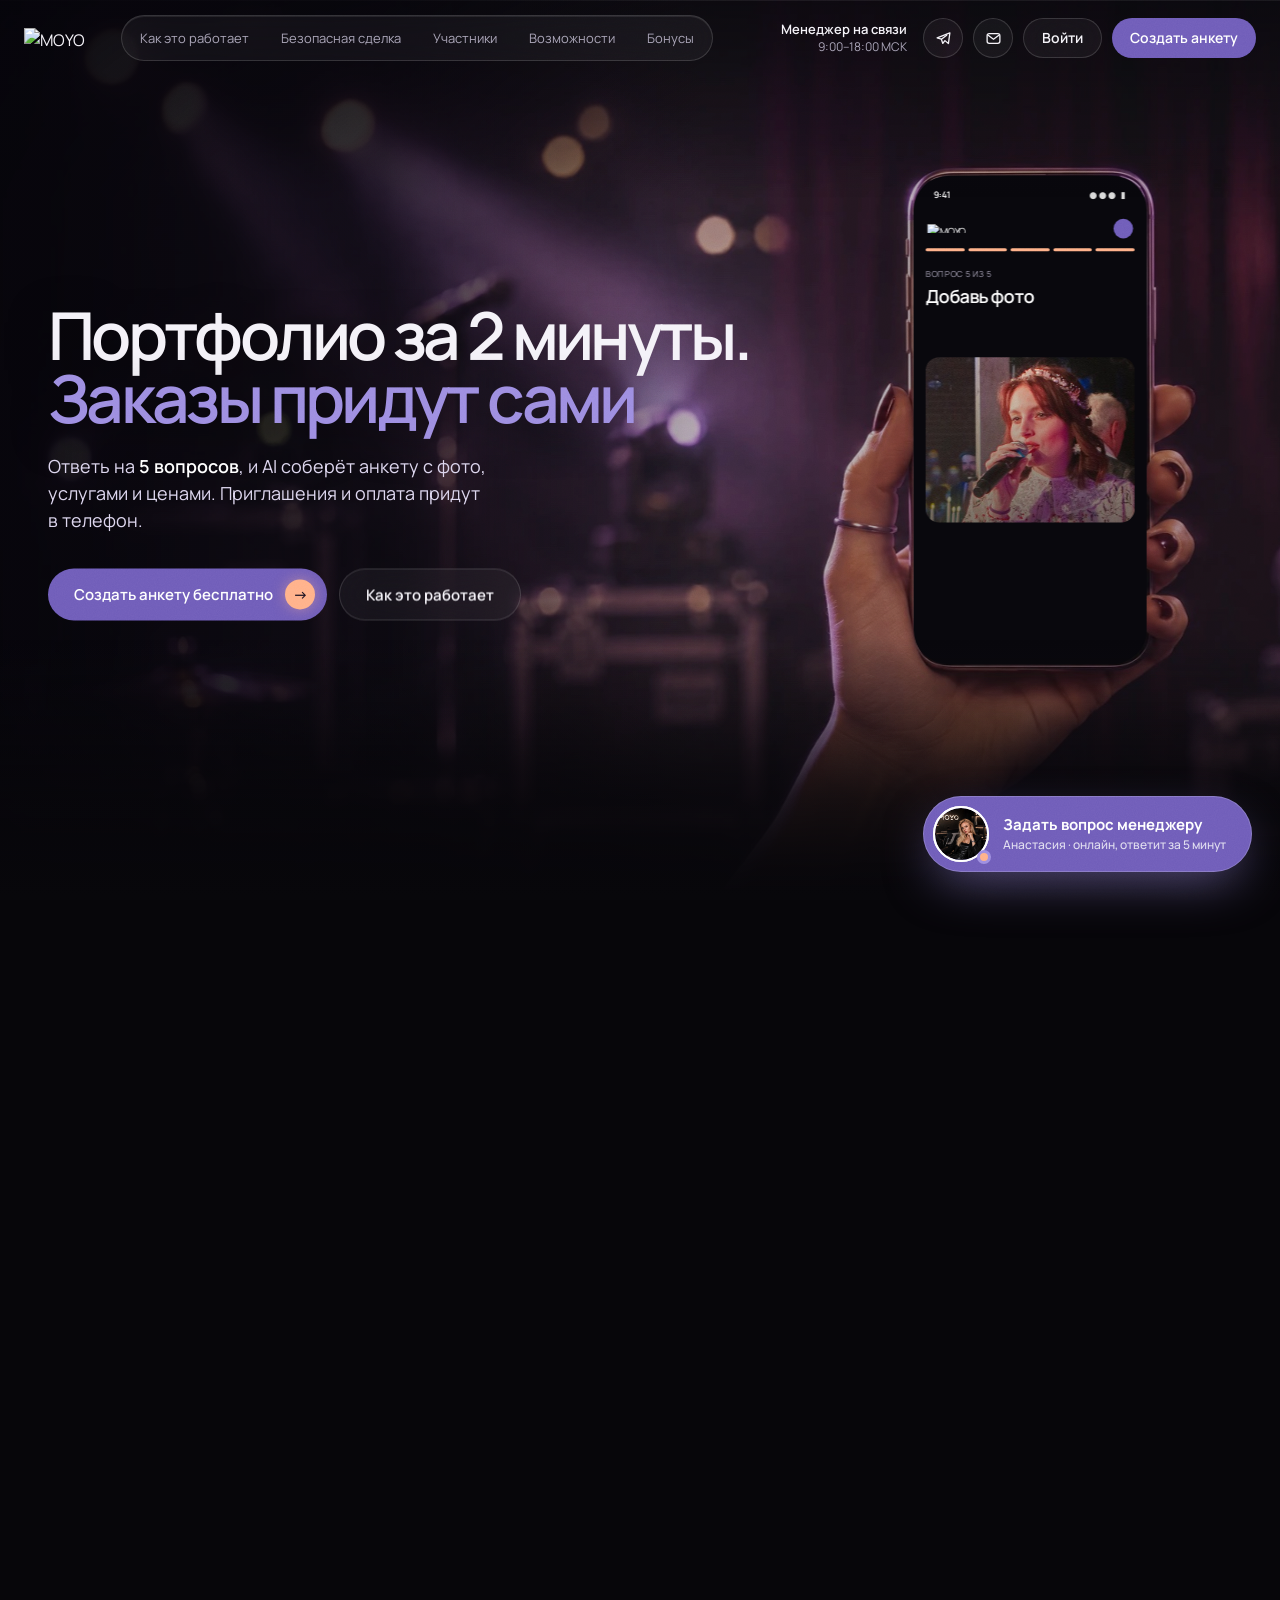
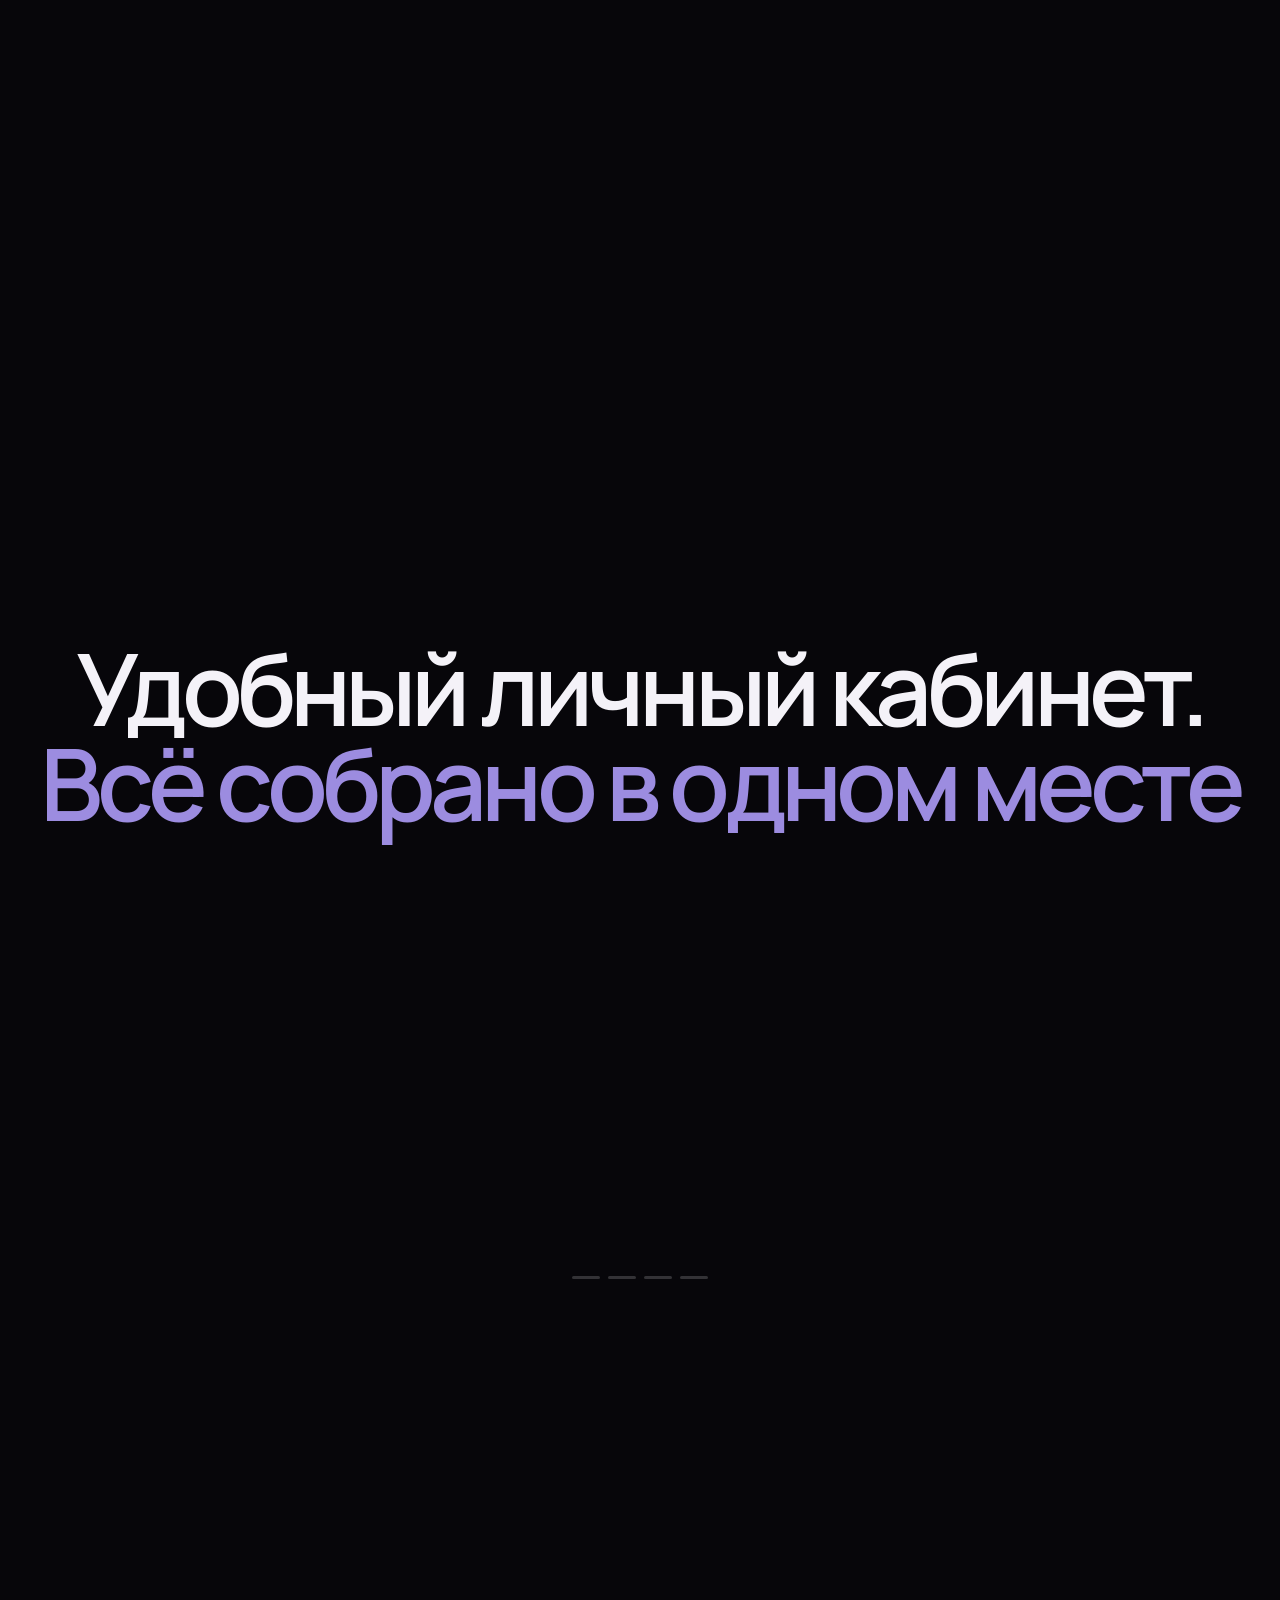
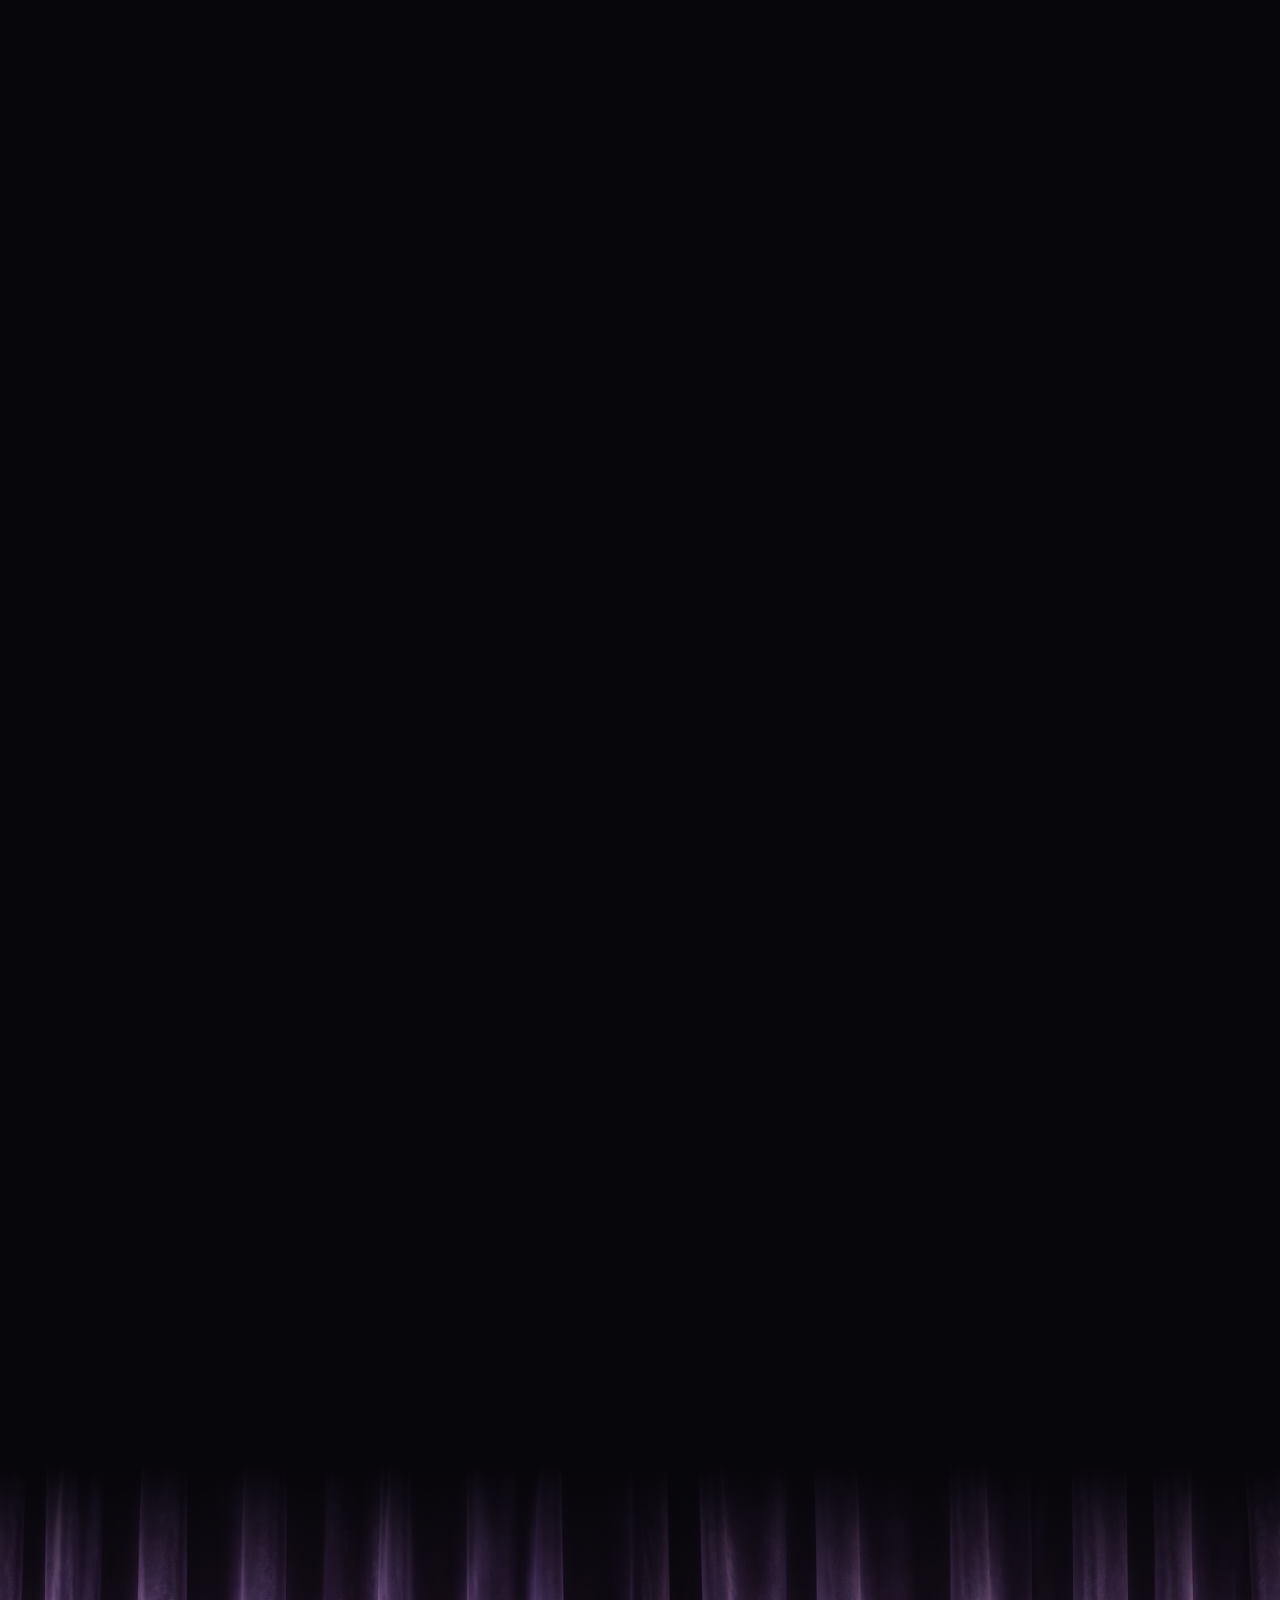
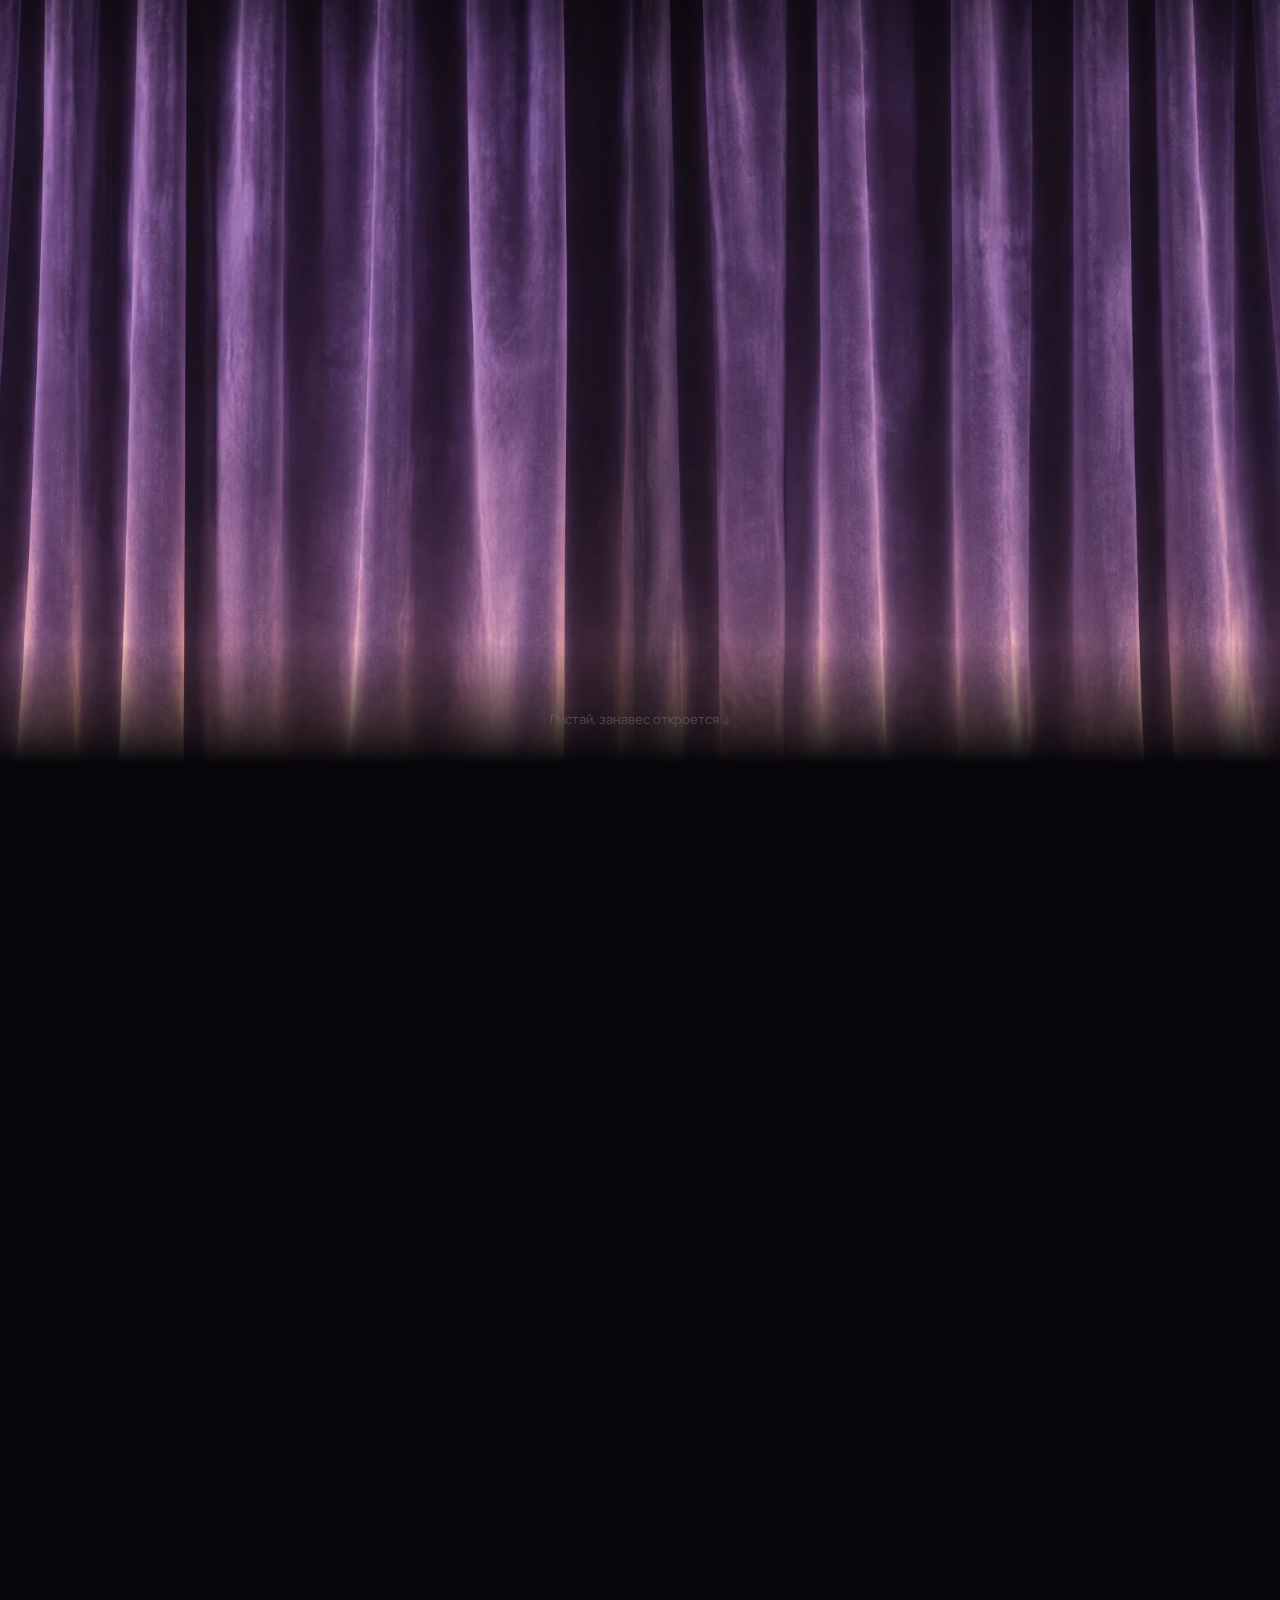
==== commit f863028a: "Add files via upload" ====
--- a/ispolnitel.html
+++ b/ispolnitel.html
@@ -6,7 +6,7 @@
 <title>MOYO для исполнителей</title>
 <link rel="preconnect" href="https://fonts.googleapis.com"><link rel="preconnect" href="https://fonts.gstatic.com" crossorigin>
 <link href="https://fonts.googleapis.com/css2?family=Manrope:wght@400;500;600;700&family=JetBrains+Mono:wght@400;500&display=swap" rel="stylesheet">
-<link rel="stylesheet" href="assets/moyo.css?v=28">
+<link rel="stylesheet" href="assets/moyo.css?v=29">
 <style>
 /* совместимость со старыми блоками (кабинет, FAQ, футер, чат, модалка) */
 :root{--card:#131118;--card2:#1A1820;--mut:var(--text-2);--mut2:var(--text-3);--line2:var(--line-2);--grad:var(--accent-fill);--disp:var(--sans);--body:var(--sans);--m:var(--accent)}
@@ -335,7 +335,7 @@
 
 .cb-h{background:rgba(156,140,224,.12)}
 </style>
-<link rel="stylesheet" href="assets/mobile.css?v=28">
+<link rel="stylesheet" href="assets/mobile.css?v=29">
 </head>
 <body data-role="ispolnitel">
 <div class="bgfx" id="bgfx"></div>
@@ -390,13 +390,12 @@
 
 <!-- ============ 02 STEPS ============ -->
 <section class="stp" id="steps"><div class="wrap flow-in">
-  <div class="stp-head"><h2>Три шага<br>до&nbsp;<span class="acc">первого гонорара</span></h2><p class="stp-sub">Анкета, заказы и&nbsp;оплата в&nbsp;одном месте. Без&nbsp;посредников в&nbsp;чатах и&nbsp;просьб о&nbsp;предоплате&nbsp;— платформа берёт это на&nbsp;себя.</p></div>
+  <div class="stp-head"><h2>Три шага<br>до&nbsp;<span class="acc">первого гонорара</span></h2><div class="stp-r"><p class="stp-sub" data-type>Анкета, заказы и&nbsp;оплата в&nbsp;одном месте. Без&nbsp;посредников в&nbsp;чатах и&nbsp;просьб о&nbsp;предоплате&nbsp;— платформа берёт это на&nbsp;себя.</p><a href="#final" data-auth="signup" class="btn btn-p">Начать с&nbsp;анкеты<span class="ar">→</span></a></div></div>
   <div class="stp-cards">
-    <article class="stc stc1"><img class="stc-ic" src="assets/img/step-1.jpg?v=28" alt="" loading="lazy"><span class="stc-k">Шаг 1</span><h3>Собери анкету</h3><p>Ответь на&nbsp;5 вопросов. AI оформит портфолио с&nbsp;фото, услугами и&nbsp;ценами</p></article>
-    <article class="stc stc2"><img class="stc-ic" src="assets/img/step-2.jpg?v=28" alt="" loading="lazy"><span class="stc-k">Шаг 2</span><h3>Получай заказы</h3><p>Заказчики находят тебя через AI-поиск, а&nbsp;ты&nbsp;откликаешься на&nbsp;вакансии</p></article>
-    <article class="stc stc3"><img class="stc-ic" src="assets/img/step-3.jpg?v=28" alt="" loading="lazy"><span class="stc-k">Шаг 3</span><h3>Получай оплату</h3><p>Заказчик платит заранее. Отработал&nbsp;— получил</p></article>
-  </div>
-  <div class="stp-cta"><a href="#final" data-auth="signup" class="btn btn-p">Начать с&nbsp;анкеты<span class="ar">→</span></a></div>
+    <article class="stc stc1"><span class="stc-n">1</span><div class="stc-ic"><img src="assets/img/ic-anketa.jpg?v=29" alt="" loading="lazy"></div><h3>Собери анкету</h3><p>Ответь на&nbsp;5 вопросов. AI оформит портфолио с&nbsp;фото, услугами и&nbsp;ценами</p></article>
+    <article class="stc stc2"><span class="stc-n">2</span><div class="stc-ic"><img src="assets/img/ic-mic.jpg?v=29" alt="" loading="lazy"></div><h3>Получай заказы</h3><p>Заказчики находят тебя через AI-поиск, а&nbsp;ты&nbsp;откликаешься на&nbsp;вакансии</p></article>
+    <article class="stc stc3"><span class="stc-n">3</span><div class="stc-ic"><img src="assets/img/ic-coins.jpg?v=29" alt="" loading="lazy"></div><h3>Получай оплату</h3><p>Заказчик платит заранее. Отработал&nbsp;— получил</p></article>
+  </div>
 </div></section>
 
 <!-- ============ 03 DEAL: текстовая перебивка ============ -->
@@ -496,23 +495,6 @@
 
 
 
-<!-- ============ 06 REFERRAL ============ -->
-<section class="ref" id="ref"><div class="wrap flow-in">
-  <div class="sec-head c"><h2>Зови своих.<br><span class="acc">Зарабатывай</span> на&nbsp;их сделках</h2></div>
-  <div class="r-grid">
-    <div class="r-col">
-      <div class="rc glass"><span class="label">Навсегда</span><div class="v acc" data-count>50%</div><p>от&nbsp;комиссии платформы с&nbsp;каждой сделки приглашённых коллег</p></div>
-      <div class="rc glass"><span class="label">Сразу</span><div class="v" data-count>3&nbsp;000</div><p>бонусов за&nbsp;вступление. Тратишь на&nbsp;продвижение анкеты и&nbsp;функции</p></div>
-    </div>
-    <div class="net" id="net"><svg id="netSvg"></svg><div class="core"><div><b>Ты</b><small>твоя сеть</small></div></div></div>
-    <div class="r-col">
-      <div class="rc glass"><span class="label">За&nbsp;каждого</span><div class="v">+&nbsp;бонус</div><p>за&nbsp;каждого коллегу, который зарегистрировался по&nbsp;твоей ссылке</p></div>
-      <div class="rc glass"><span class="label">Без&nbsp;лимита</span><div class="v">∞</div><p>приглашай сколько хочешь&nbsp;— доход идёт с&nbsp;каждой сделки каждого коллеги</p></div>
-    </div>
-  </div>
-  <div class="cta-row"><a href="#final" data-auth="signup" class="btn btn-p">Получить свою ссылку<span class="ar">→</span></a></div>
-</div></section>
-
 <!-- ============ О НАС ============ -->
 <section class="about" id="about"><div class="wrap flow-in">
   <div class="ab-grid">
@@ -530,6 +512,23 @@
   </div>
 </div></section>
 
+
+<!-- ============ 06 REFERRAL ============ -->
+<section class="ref" id="ref"><div class="wrap flow-in">
+  <div class="sec-head c"><h2>Зови своих.<br><span class="acc">Зарабатывай</span> на&nbsp;их сделках</h2></div>
+  <div class="r-grid">
+    <div class="r-col">
+      <div class="rc glass"><span class="label">Навсегда</span><div class="v acc" data-count>50%</div><p>от&nbsp;комиссии платформы с&nbsp;каждой сделки приглашённых коллег</p></div>
+      <div class="rc glass"><span class="label">Сразу</span><div class="v" data-count>3&nbsp;000</div><p>бонусов за&nbsp;вступление. Тратишь на&nbsp;продвижение анкеты и&nbsp;функции</p></div>
+    </div>
+    <div class="net" id="net"><svg id="netSvg"></svg><div class="core"><div><b>Ты</b><small>твоя сеть</small></div></div></div>
+    <div class="r-col">
+      <div class="rc glass"><span class="label">За&nbsp;каждого</span><div class="v">+&nbsp;бонус</div><p>за&nbsp;каждого коллегу, который зарегистрировался по&nbsp;твоей ссылке</p></div>
+      <div class="rc glass"><span class="label">Без&nbsp;лимита</span><div class="v">∞</div><p>приглашай сколько хочешь&nbsp;— доход идёт с&nbsp;каждой сделки каждого коллеги</p></div>
+    </div>
+  </div>
+  <div class="cta-row"><a href="#final" data-auth="signup" class="btn btn-p">Получить свою ссылку<span class="ar">→</span></a></div>
+</div></section>
 
 <!-- ============ 07 FAQ ============ -->
 <section class="faq sec" id="faq" data-bg="v">
@@ -623,10 +622,10 @@
 
 
 
-<script src="assets/field.js?v=28"></script>
-<script src="assets/auth.js?v=28"></script>
-<script src="assets/scrollfx.js?v=28"></script>
-<script src="assets/illus.js?v=28"></script>
+<script src="assets/field.js?v=29"></script>
+<script src="assets/auth.js?v=29"></script>
+<script src="assets/scrollfx.js?v=29"></script>
+<script src="assets/illus.js?v=29"></script>
 <script>
 const $=s=>document.querySelector(s), $$=s=>[...document.querySelectorAll(s)];
 const REDUCE=matchMedia('(prefers-reduced-motion: reduce)').matches;
@@ -857,7 +856,7 @@
 addEventListener('scroll',onScroll,{passive:true});addEventListener('resize',onScroll);
 onScroll();
 </script>
-<script src="assets/interact.js?v=28"></script>
-<script src="assets/life.js?v=28"></script>
+<script src="assets/interact.js?v=29"></script>
+<script src="assets/life.js?v=29"></script>
 </body>
 </html>
--- a/assets/moyo.css
+++ b/assets/moyo.css
@@ -505,7 +505,7 @@
 /* бархат: на сиреневых экранах — мягкое пятно света и лёгкое зерно; на тёмных почти не видно */
 html::before{content:"";position:fixed;inset:0;z-index:-1;pointer-events:none;opacity:var(--vm,0);
   background:radial-gradient(55% 45% at 50% -5%,rgba(200,188,245,.26),transparent 72%),radial-gradient(45% 40% at 88% 105%,rgba(156,140,224,.16),transparent 70%),radial-gradient(40% 35% at 6% 60%,rgba(120,100,190,.12),transparent 70%)}
-html::after{content:"";position:fixed;inset:0;z-index:200;pointer-events:none;opacity:calc(.025 + var(--vm,0) * .075);mix-blend-mode:overlay;
+html::after{content:"";position:fixed;inset:0;z-index:200;pointer-events:none;opacity:calc(.06 + var(--vm,0) * .05);mix-blend-mode:overlay;
   background-image:url("data:image/svg+xml,%3Csvg xmlns='http://www.w3.org/2000/svg' width='220' height='220'%3E%3Cfilter id='g'%3E%3CfeTurbulence type='fractalNoise' baseFrequency='.9' numOctaves='3' stitchTiles='stitch'/%3E%3CfeColorMatrix values='0 0 0 0 1 0 0 0 0 1 0 0 0 0 1 0 0 0 1.4 0'/%3E%3C/filter%3E%3Crect width='100%25' height='100%25' filter='url(%23g)'/%3E%3C/svg%3E")}
 
 /* бегущая строка категорий */
@@ -533,15 +533,6 @@
 .role.mag:hover{transition:background .5s var(--ease),border-color .5s,transform .6s var(--ease),box-shadow .6s,translate .3s}
 
 /* бархатный фон вместо сетки: мягкие крупные складки; блик и цвет отзываются на курсор (life.js задаёт --mx --my --vc --vs) */
-.velvet{overflow:hidden;--mx:50%;--my:40%;--vc:156,140,224;--vs:.4}
-.vv-folds{position:absolute;inset:0;
-  background:url("data:image/svg+xml,%3Csvg xmlns='http://www.w3.org/2000/svg' width='1600' height='1000' preserveAspectRatio='none'%3E%3Cfilter id='f' x='0' y='0' width='100%25' height='100%25'%3E%3CfeTurbulence type='fractalNoise' baseFrequency='0.0045' numOctaves='3' seed='11' /%3E%3CfeColorMatrix values='0 0 0 0 0.66 0 0 0 0 0.58 0 0 0 0 0.92 0 0 0 1.6 -0.62'/%3E%3CfeGaussianBlur stdDeviation='3'/%3E%3C/filter%3E%3Crect width='100%25' height='100%25' filter='url(%23f)'/%3E%3C/svg%3E") center/100% 100% no-repeat;opacity:.13;mix-blend-mode:screen}
-.vv-sheen{position:absolute;inset:0;mix-blend-mode:screen;
-  background:radial-gradient(40vw 32vw at var(--mx) var(--my),rgba(var(--vc),calc(.05 + var(--vs) * .08)),transparent 70%)}
-.vv-lit{position:absolute;inset:0;mix-blend-mode:screen;opacity:calc(.25 + var(--vs) * .55);-webkit-mask-image:radial-gradient(30vw 26vw at var(--mx) var(--my),#000,transparent 72%);mask-image:radial-gradient(30vw 26vw at var(--mx) var(--my),#000,transparent 72%)}
-.vv-lit i{position:absolute;inset:0;background:url("data:image/svg+xml,%3Csvg xmlns='http://www.w3.org/2000/svg' width='1600' height='1000' preserveAspectRatio='none'%3E%3Cfilter id='f' x='0' y='0' width='100%25' height='100%25'%3E%3CfeTurbulence type='fractalNoise' baseFrequency='0.0045' numOctaves='3' seed='11' /%3E%3CfeColorMatrix values='0 0 0 0 0.66 0 0 0 0 0.58 0 0 0 0 0.92 0 0 0 1.6 -0.62'/%3E%3CfeGaussianBlur stdDeviation='3'/%3E%3C/filter%3E%3Crect width='100%25' height='100%25' filter='url(%23f)'/%3E%3C/svg%3E") center/100% 100% no-repeat;filter:grayscale(1) brightness(1.7)}
-.vv-lit::after{content:"";position:absolute;inset:0;background:rgb(var(--vc));mix-blend-mode:multiply}
-.velvet .vv-mask{display:none}
 
 /* микроблики: четырёхлучевые звёздочки */
 .glint{position:absolute;width:var(--gs,10px);height:var(--gs,10px);margin:calc(var(--gs,10px) / -2) 0 0 calc(var(--gs,10px) / -2);pointer-events:none;opacity:0;
@@ -583,3 +574,20 @@
 .stp .rk.dot .foot small{color:var(--text-2)}
 .stp .rk.don .tx2 span{color:var(--text-3)}
 .stp-steps .rk.step:not(:last-child)::after{box-shadow:0 0 0 5px var(--pagebg,#07060A),0 0 18px var(--lime-glow)}
+
+/* шаги v3: заголовок слева, подзаголовок справа, три карточки лесенкой с 3D-иконкой, выходящей за край */
+.stp-head{display:grid;grid-template-columns:1.1fr 1fr;gap:60px;align-items:start;margin-bottom:70px}
+.stp-head h2{font-size:72px;letter-spacing:-.055em;line-height:.95}
+.stp-sub{font-size:18px;line-height:1.5;color:var(--text-2);max-width:520px;padding-top:12px}
+.stp-cards{display:grid;grid-template-columns:repeat(3,1fr);gap:28px;align-items:start;padding-top:60px}
+.stc{position:relative;min-height:360px;padding:150px 30px 30px;border-radius:var(--r-m);background:var(--glass);border:1px solid var(--line-2);
+  backdrop-filter:blur(var(--blur));-webkit-backdrop-filter:blur(var(--blur));box-shadow:inset 0 1px 0 rgba(255,255,255,.08);transition:transform .5s var(--ease),border-color .5s var(--ease)}
+.stc2{margin-top:110px}
+.stc:hover{transform:translateY(-4px);border-color:rgba(156,140,224,.45)}
+.stc-ic{position:absolute;right:-18px;top:-70px;width:230px;height:230px;object-fit:cover;mix-blend-mode:screen;pointer-events:none;
+  -webkit-mask-image:radial-gradient(closest-side,#000 78%,transparent);mask-image:radial-gradient(closest-side,#000 78%,transparent);transition:transform .8s var(--ease)}
+.stc:hover .stc-ic{transform:rotate(-6deg) scale(1.04)}
+.stc-k{display:block;font-size:52px;font-weight:600;letter-spacing:-.05em;line-height:1;color:var(--accent)}
+.stc h3{margin-top:14px;font-size:30px;font-weight:600;letter-spacing:-.045em;line-height:1.02;color:var(--text)}
+.stc p{margin-top:12px;font-size:15px;line-height:1.45;color:var(--text-2);max-width:280px}
+.stp-cta{margin-top:56px}
--- a/assets/mobile.css
+++ b/assets/mobile.css
@@ -144,3 +144,14 @@
 @media (max-width:760px){.r-grid>*{min-width:0!important;max-width:100%!important}.r-col{width:auto!important}.rc{width:auto!important}.rc p{white-space:normal!important}}
 @media (max-width:760px){.r-grid{grid-template-columns:minmax(0,1fr)!important}.ref .wrap{overflow:visible}.ref{overflow-x:clip}}
 @media (max-width:760px){.hx-box:has(.hx-team){transform:translate(-79%,-50%)!important}.hx-team{scale:.56}}
+@media (max-width:760px){
+  .stp-head{grid-template-columns:1fr;gap:14px;margin-bottom:30px}
+  .stp-head h2{font-size:40px!important}
+  .stp-sub{font-size:15px;padding-top:0}
+  .stp-cards{grid-template-columns:1fr;gap:70px;padding-top:50px}
+  .stc{min-height:0;padding:110px 22px 24px}
+  .stc2{margin-top:0}
+  .stc-ic{width:170px;height:170px;top:-56px;right:-6px}
+  .stc-k{font-size:40px}
+  .stc h3{font-size:26px}
+}
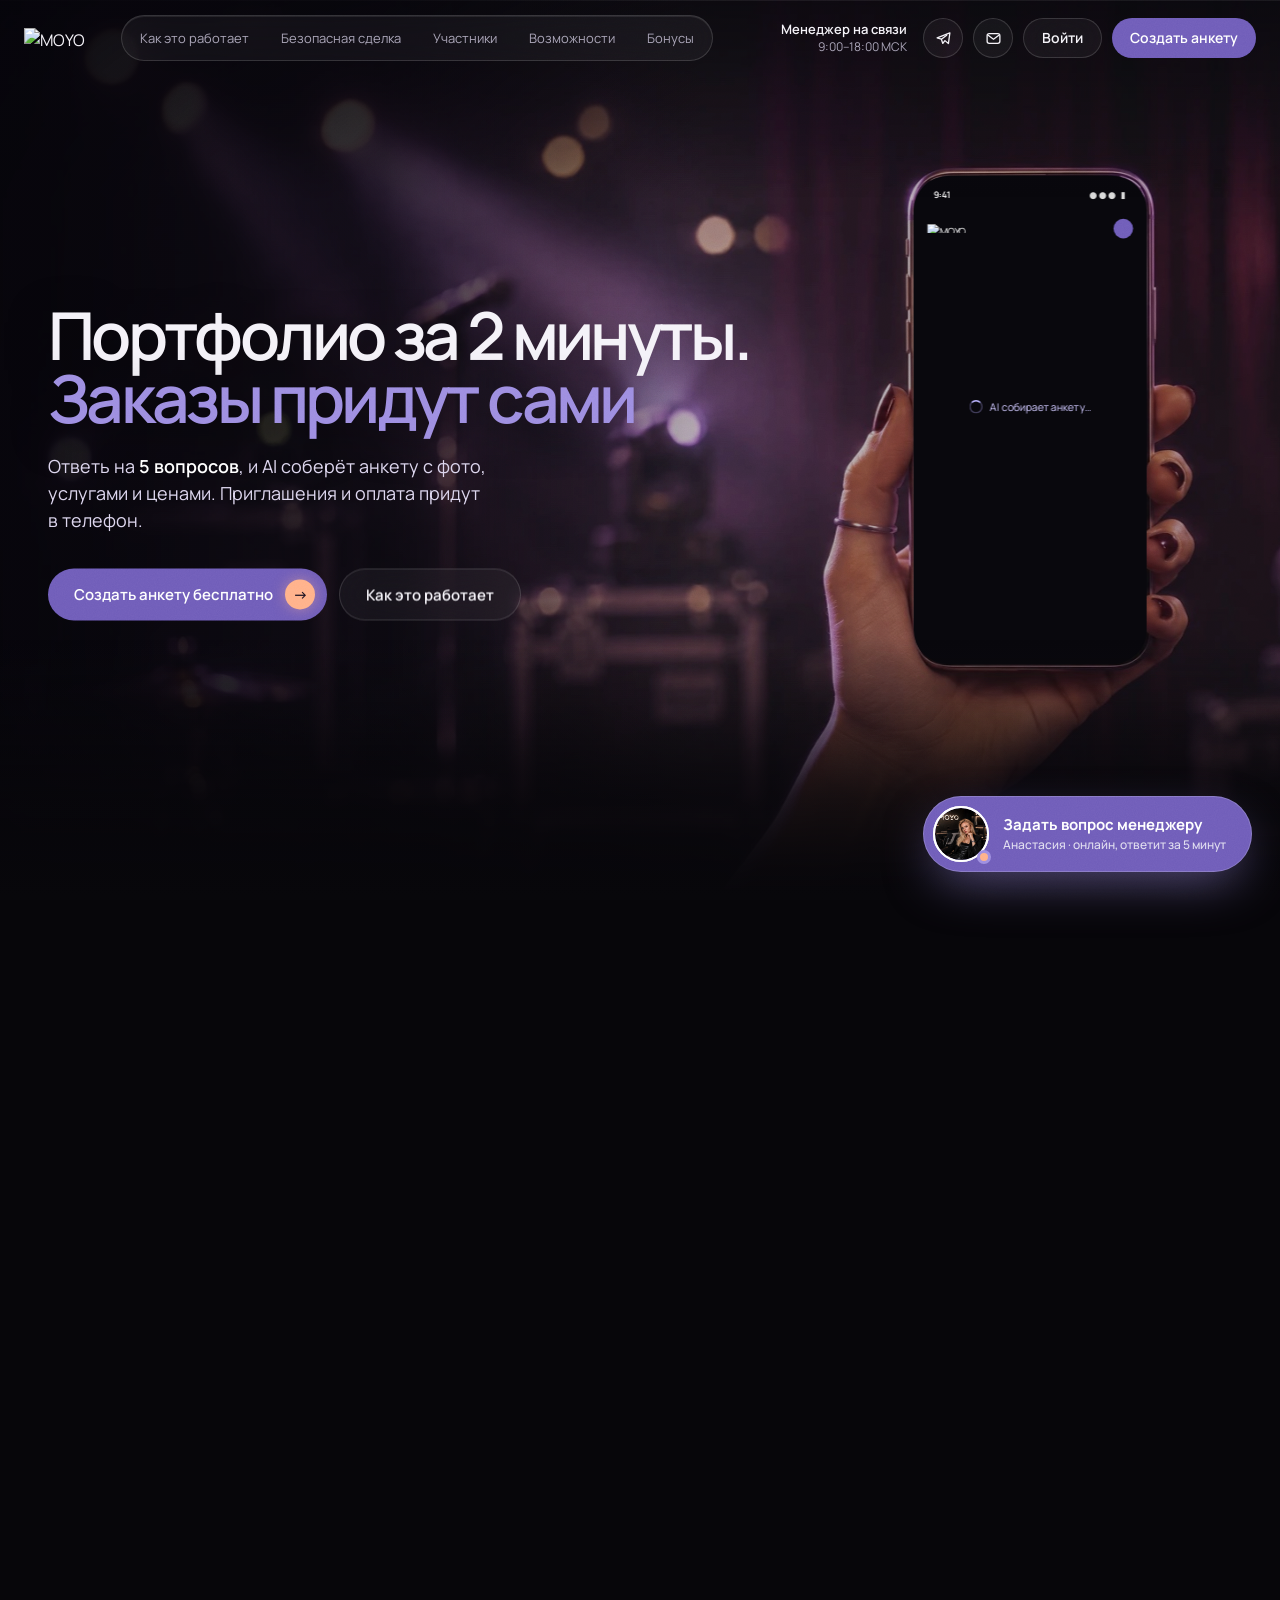
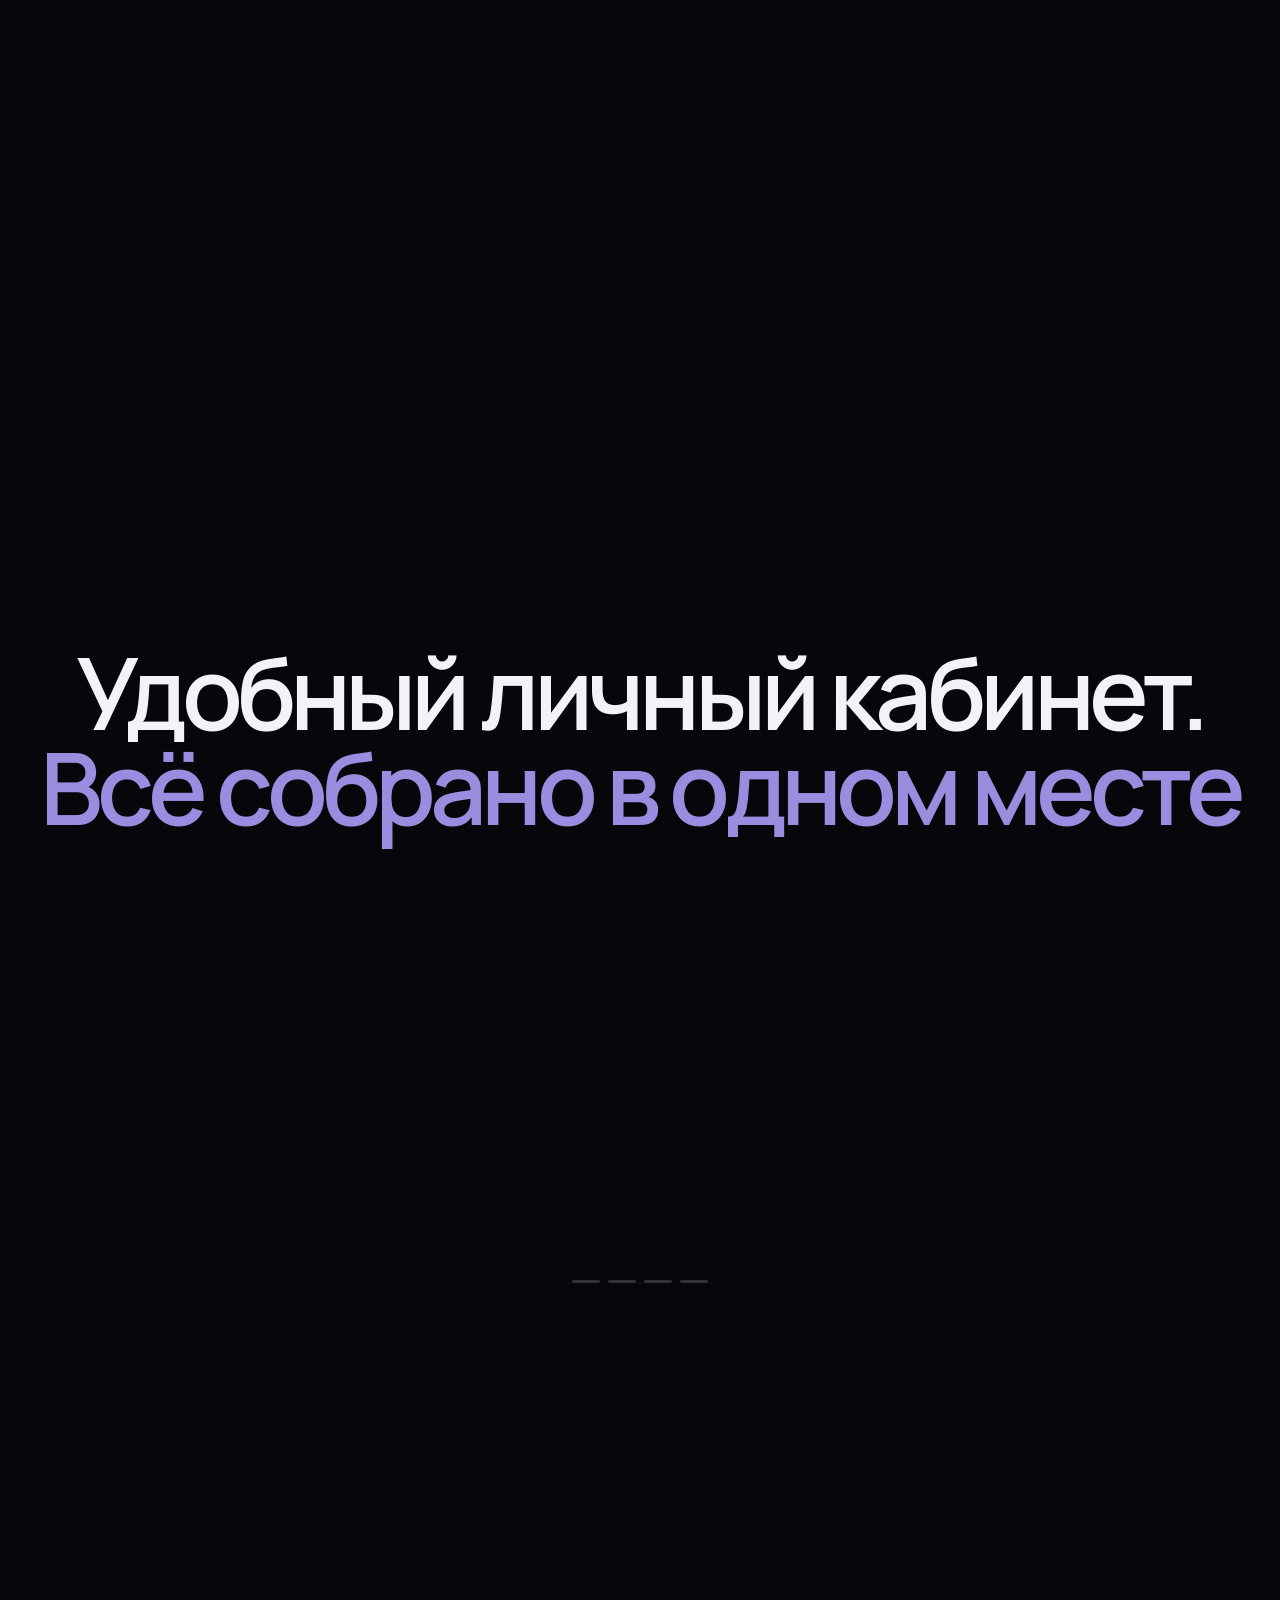
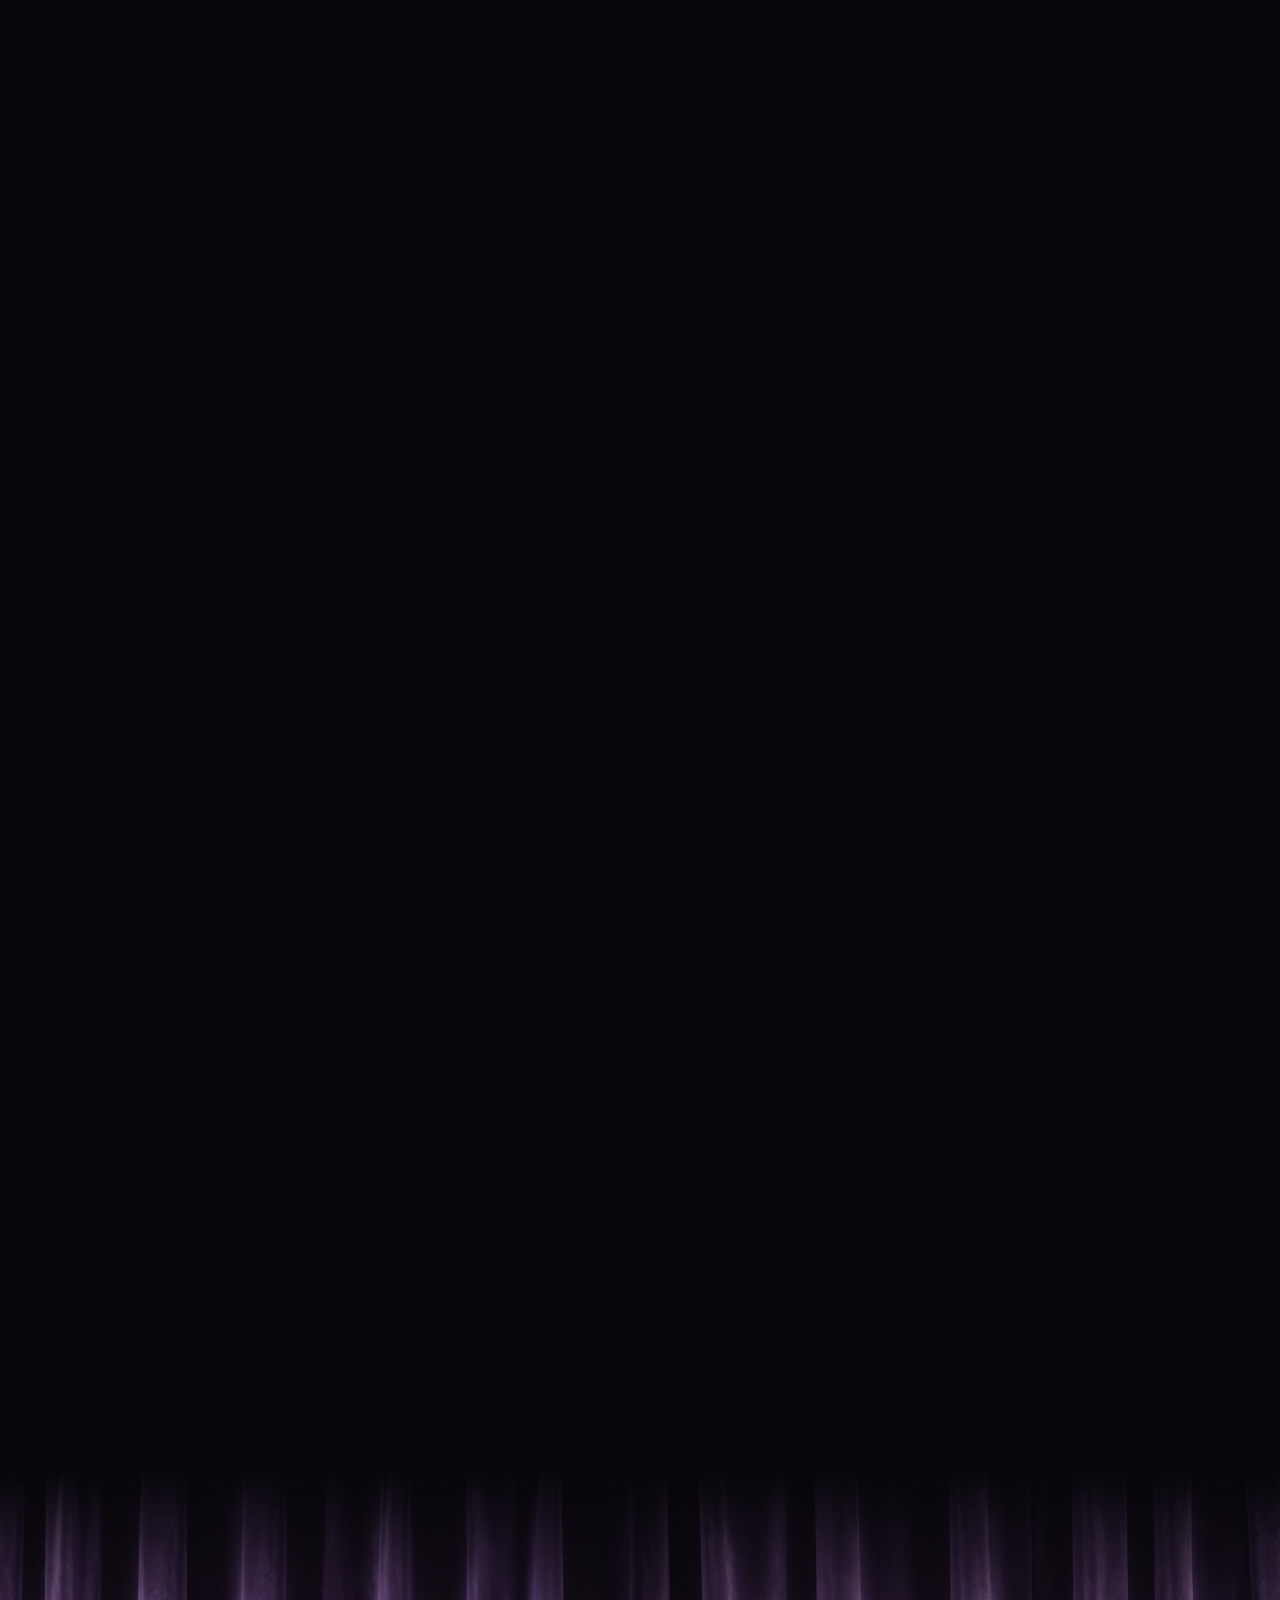
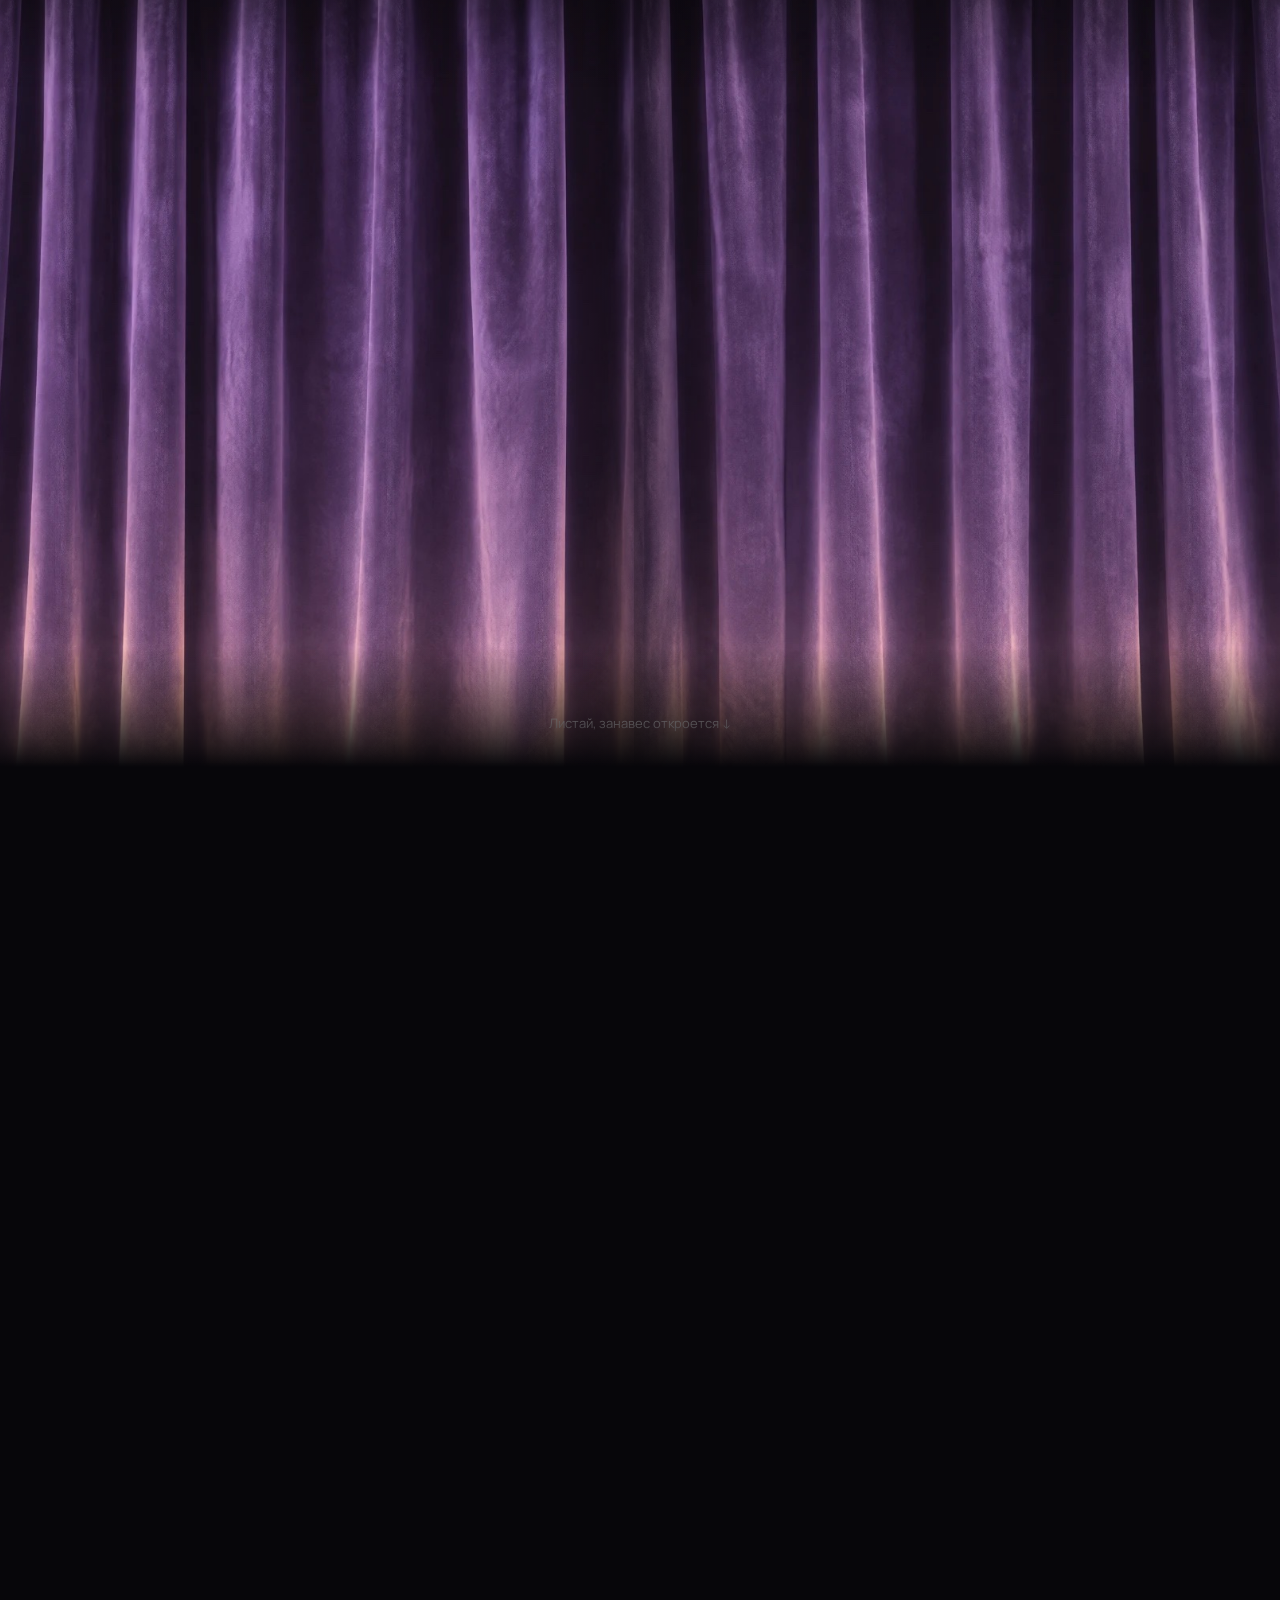
==== commit 1b6528b4: "Add files via upload" ====
--- a/ispolnitel.html
+++ b/ispolnitel.html
@@ -6,7 +6,7 @@
 <title>MOYO для исполнителей</title>
 <link rel="preconnect" href="https://fonts.googleapis.com"><link rel="preconnect" href="https://fonts.gstatic.com" crossorigin>
 <link href="https://fonts.googleapis.com/css2?family=Manrope:wght@400;500;600;700&family=JetBrains+Mono:wght@400;500&display=swap" rel="stylesheet">
-<link rel="stylesheet" href="assets/moyo.css?v=29">
+<link rel="stylesheet" href="assets/moyo.css?v=30">
 <style>
 /* совместимость со старыми блоками (кабинет, FAQ, футер, чат, модалка) */
 :root{--card:#131118;--card2:#1A1820;--mut:var(--text-2);--mut2:var(--text-3);--line2:var(--line-2);--grad:var(--accent-fill);--disp:var(--sans);--body:var(--sans);--m:var(--accent)}
@@ -335,7 +335,7 @@
 
 .cb-h{background:rgba(156,140,224,.12)}
 </style>
-<link rel="stylesheet" href="assets/mobile.css?v=29">
+<link rel="stylesheet" href="assets/mobile.css?v=30">
 </head>
 <body data-role="ispolnitel">
 <div class="bgfx" id="bgfx"></div>
@@ -392,9 +392,9 @@
 <section class="stp" id="steps"><div class="wrap flow-in">
   <div class="stp-head"><h2>Три шага<br>до&nbsp;<span class="acc">первого гонорара</span></h2><div class="stp-r"><p class="stp-sub" data-type>Анкета, заказы и&nbsp;оплата в&nbsp;одном месте. Без&nbsp;посредников в&nbsp;чатах и&nbsp;просьб о&nbsp;предоплате&nbsp;— платформа берёт это на&nbsp;себя.</p><a href="#final" data-auth="signup" class="btn btn-p">Начать с&nbsp;анкеты<span class="ar">→</span></a></div></div>
   <div class="stp-cards">
-    <article class="stc stc1"><span class="stc-n">1</span><div class="stc-ic"><img src="assets/img/ic-anketa.jpg?v=29" alt="" loading="lazy"></div><h3>Собери анкету</h3><p>Ответь на&nbsp;5 вопросов. AI оформит портфолио с&nbsp;фото, услугами и&nbsp;ценами</p></article>
-    <article class="stc stc2"><span class="stc-n">2</span><div class="stc-ic"><img src="assets/img/ic-mic.jpg?v=29" alt="" loading="lazy"></div><h3>Получай заказы</h3><p>Заказчики находят тебя через AI-поиск, а&nbsp;ты&nbsp;откликаешься на&nbsp;вакансии</p></article>
-    <article class="stc stc3"><span class="stc-n">3</span><div class="stc-ic"><img src="assets/img/ic-coins.jpg?v=29" alt="" loading="lazy"></div><h3>Получай оплату</h3><p>Заказчик платит заранее. Отработал&nbsp;— получил</p></article>
+    <article class="stc stc1"><span class="stc-n">1</span><div class="stc-ic"><img src="assets/img/ic-anketa.jpg?v=30" alt="" loading="lazy"></div><h3>Собери анкету</h3><p>Ответь на&nbsp;5 вопросов. AI оформит портфолио с&nbsp;фото, услугами и&nbsp;ценами</p></article>
+    <article class="stc stc2"><span class="stc-n">2</span><div class="stc-ic"><img src="assets/img/ic-mic.jpg?v=30" alt="" loading="lazy"></div><h3>Получай заказы</h3><p>Заказчики находят тебя через AI-поиск, а&nbsp;ты&nbsp;откликаешься на&nbsp;вакансии</p></article>
+    <article class="stc stc3"><span class="stc-n">3</span><div class="stc-ic"><img src="assets/img/ic-coins.jpg?v=30" alt="" loading="lazy"></div><h3>Получай оплату</h3><p>Заказчик платит заранее. Отработал&nbsp;— получил</p></article>
   </div>
 </div></section>
 
@@ -622,10 +622,10 @@
 
 
 
-<script src="assets/field.js?v=29"></script>
-<script src="assets/auth.js?v=29"></script>
-<script src="assets/scrollfx.js?v=29"></script>
-<script src="assets/illus.js?v=29"></script>
+<script src="assets/field.js?v=30"></script>
+<script src="assets/auth.js?v=30"></script>
+<script src="assets/scrollfx.js?v=30"></script>
+<script src="assets/illus.js?v=30"></script>
 <script>
 const $=s=>document.querySelector(s), $$=s=>[...document.querySelectorAll(s)];
 const REDUCE=matchMedia('(prefers-reduced-motion: reduce)').matches;
@@ -856,7 +856,7 @@
 addEventListener('scroll',onScroll,{passive:true});addEventListener('resize',onScroll);
 onScroll();
 </script>
-<script src="assets/interact.js?v=29"></script>
-<script src="assets/life.js?v=29"></script>
+<script src="assets/interact.js?v=30"></script>
+<script src="assets/life.js?v=30"></script>
 </body>
 </html>
--- a/assets/moyo.css
+++ b/assets/moyo.css
@@ -26,16 +26,16 @@
 .glass{background:var(--glass);border:1px solid var(--line-2);backdrop-filter:blur(var(--blur));-webkit-backdrop-filter:blur(var(--blur));box-shadow:inset 0 1px 0 rgba(255,255,255,.08)}
 .btn{display:inline-flex;align-items:center;gap:12px;height:52px;padding:0 26px;border-radius:var(--r-pill);font-weight:600;font-size:15px;transition:background var(--t-fast),transform var(--t-mid) var(--ease),border-color var(--t-fast),color var(--t-fast)}
 .btn-p{background:var(--accent-fill);color:#fff}
-.btn-p:hover{background:var(--accent-fill-hi);transform:translateY(-1px)}
+.btn-p:hover{background:var(--accent-fill-hi)}
 .btn-w{background:var(--text);color:var(--bg)}
-.btn-w:hover{transform:translateY(-2px)}
+.btn-w:hover{background:#fff}
 .btn-g{background:var(--glass);border:1px solid var(--line-2);backdrop-filter:blur(var(--blur))}
 .btn-g:hover{border-color:rgba(255,255,255,.3)}
 .btn .ar{width:30px;height:30px;margin-right:-14px;border-radius:50%;display:grid;place-items:center;background:var(--lime);color:#1C1424;box-shadow:0 0 14px var(--lime-glow);transition:transform var(--t-mid) var(--ease)}
 .btn-g .ar,.btn-w .ar{background:var(--lime);color:#1C1424}
-.btn:hover .ar{transform:rotate(-45deg)}
+.btn:hover .ar{transform:translateX(3px)}
 .btn-m{background:var(--lime);color:#1C1424;box-shadow:0 14px 40px -12px var(--lime-glow)}
-.btn-m:hover{background:#FFC2A3;transform:translateY(-1px)}
+.btn-m:hover{background:#FFC2A3}
 .btn-m .ar{background:rgba(0,0,0,.2);box-shadow:none}
 .btn-s{height:40px;padding:0 18px;font-size:14px}
 .ibtn{width:44px;height:44px;border-radius:50%;display:grid;place-items:center;border:1px solid var(--line-2);background:var(--glass);transition:all var(--t-fast)}
@@ -344,7 +344,7 @@
 @keyframes ftw{0%,100%{opacity:0;transform:scale(.4) rotate(0)}50%{opacity:1;transform:scale(1) rotate(45deg)}}
 .fin-mic{position:absolute;left:50%;top:auto;bottom:11vh;height:min(22vh,200px);transform:translateX(-50%);opacity:0;z-index:13;filter:drop-shadow(0 0 14px rgba(156,140,224,.35))}
 .fin-in{position:absolute;left:0;right:0;top:33%;text-align:center;z-index:6;opacity:0;will-change:transform,opacity}
-.fin-in h2{font-size:104px;letter-spacing:-.06em;line-height:.92;text-shadow:0 10px 40px rgba(0,0,0,.6)}
+.fin-in h2{font-size:76px;letter-spacing:-.055em;line-height:.95;text-shadow:0 10px 40px rgba(0,0,0,.6)}
 .fin-in .lead{margin:22px auto 30px;font-size:20px;text-align:center;color:#E6E0F5}
 .fin-in .cta-row{justify-content:center}
 .cur{position:absolute;top:0;bottom:0;width:50.5%;overflow:hidden;z-index:8;will-change:transform}
@@ -575,19 +575,35 @@
 .stp .rk.don .tx2 span{color:var(--text-3)}
 .stp-steps .rk.step:not(:last-child)::after{box-shadow:0 0 0 5px var(--pagebg,#07060A),0 0 18px var(--lime-glow)}
 
-/* шаги v3: заголовок слева, подзаголовок справа, три карточки лесенкой с 3D-иконкой, выходящей за край */
-.stp-head{display:grid;grid-template-columns:1.1fr 1fr;gap:60px;align-items:start;margin-bottom:70px}
-.stp-head h2{font-size:72px;letter-spacing:-.055em;line-height:.95}
-.stp-sub{font-size:18px;line-height:1.5;color:var(--text-2);max-width:520px;padding-top:12px}
-.stp-cards{display:grid;grid-template-columns:repeat(3,1fr);gap:28px;align-items:start;padding-top:60px}
-.stc{position:relative;min-height:360px;padding:150px 30px 30px;border-radius:var(--r-m);background:var(--glass);border:1px solid var(--line-2);
-  backdrop-filter:blur(var(--blur));-webkit-backdrop-filter:blur(var(--blur));box-shadow:inset 0 1px 0 rgba(255,255,255,.08);transition:transform .5s var(--ease),border-color .5s var(--ease)}
-.stc2{margin-top:110px}
-.stc:hover{transform:translateY(-4px);border-color:rgba(156,140,224,.45)}
-.stc-ic{position:absolute;right:-18px;top:-70px;width:230px;height:230px;object-fit:cover;mix-blend-mode:screen;pointer-events:none;
-  -webkit-mask-image:radial-gradient(closest-side,#000 78%,transparent);mask-image:radial-gradient(closest-side,#000 78%,transparent);transition:transform .8s var(--ease)}
-.stc:hover .stc-ic{transform:rotate(-6deg) scale(1.04)}
-.stc-k{display:block;font-size:52px;font-weight:600;letter-spacing:-.05em;line-height:1;color:var(--accent)}
-.stc h3{margin-top:14px;font-size:30px;font-weight:600;letter-spacing:-.045em;line-height:1.02;color:var(--text)}
-.stc p{margin-top:12px;font-size:15px;line-height:1.45;color:var(--text-2);max-width:280px}
-.stp-cta{margin-top:56px}
+/* шаги v4: заголовок в 2 строки, справа подзаголовок + кнопка; карточки лесенкой, цифра сверху, блестящая 3D-иконка плавает */
+.stp-head{display:grid;grid-template-columns:auto minmax(0,1fr);gap:80px;align-items:start;margin-bottom:80px}
+.stp-head h2{font-size:68px;letter-spacing:-.055em;line-height:.95;white-space:nowrap}
+.stp-r{justify-self:end;max-width:460px;padding-top:10px}
+.stp-sub{font-size:18px;line-height:1.5;color:var(--text-2)}
+.stp-r .btn{display:inline-flex;width:auto;margin-top:26px}
+.stp-head h2 .acc{display:inline}
+.stp-cards{display:grid;grid-template-columns:repeat(3,1fr);gap:28px;align-items:start;padding-top:50px}
+.stc{position:relative;display:flex;flex-direction:column;min-height:390px;padding:28px 30px 32px;border-radius:var(--r-m);background:var(--glass);border:1px solid var(--line-2);
+  backdrop-filter:blur(var(--blur));-webkit-backdrop-filter:blur(var(--blur));box-shadow:inset 0 1px 0 rgba(255,255,255,.08);
+  transition:border-color .5s var(--ease),box-shadow .5s var(--ease);animation:stcFloat 6s ease-in-out infinite}
+.stc2{margin-top:120px;animation-delay:-2s}.stc3{animation-delay:-4s}
+@keyframes stcFloat{0%,100%{translate:0 0}50%{translate:0 -8px}}
+.stc:hover{border-color:rgba(156,140,224,.45);box-shadow:inset 0 1px 0 rgba(255,255,255,.08),0 30px 60px -34px rgba(156,140,224,.55)}
+.stc-n{font-size:96px;font-weight:600;letter-spacing:-.06em;line-height:.85;color:var(--accent)}
+.stc-ic{position:absolute;right:-40px;top:-110px;width:300px;height:300px;pointer-events:none;mix-blend-mode:screen;animation:icFloat 5s ease-in-out infinite}
+.stc2 .stc-ic{animation-delay:-1.7s}.stc3 .stc-ic{animation-delay:-3.3s}
+.stc-ic img{width:100%;height:100%;object-fit:cover;
+  -webkit-mask-image:radial-gradient(closest-side,#000 80%,transparent);mask-image:radial-gradient(closest-side,#000 80%,transparent);
+  animation:icShine 4.5s ease-in-out infinite}
+@keyframes icFloat{0%,100%{transform:translateY(0) rotate(0)}50%{transform:translateY(-10px) rotate(-3deg)}}
+@keyframes icShine{0%,100%{filter:brightness(1) saturate(1)}50%{filter:brightness(1.25) saturate(1.15)}}
+.stc-ic .glz{inset:12%}
+.stc h3{margin-top:auto;font-size:30px;font-weight:600;letter-spacing:-.045em;line-height:1.02;color:var(--text)}
+.stc p{margin-top:12px;font-size:15px;line-height:1.45;color:var(--text-2);max-width:290px}
+
+/* микро-анимации: плавное появление и печатная машинка */
+.mrv{opacity:0;transform:translateY(18px);filter:blur(6px);transition:opacity .9s var(--ease),transform .9s var(--ease),filter .9s var(--ease);transition-delay:var(--rd,0s)}
+.mrv.mrv-in{opacity:1;transform:none;filter:none}
+.tw-c{display:inline-block;width:2px;height:1em;margin-left:2px;vertical-align:-.12em;background:var(--accent);animation:twBlink .8s steps(1) infinite}
+@keyframes twBlink{50%{opacity:0}}
+@media (prefers-reduced-motion: reduce){.stc,.stc-ic,.stc-ic img{animation:none}.mrv{opacity:1;transform:none;filter:none}}
--- a/assets/mobile.css
+++ b/assets/mobile.css
@@ -99,7 +99,7 @@
 
   /* ---------- финал ---------- */
   .fin-in{top:30%!important;padding:0 16px}
-  .fin-in h2{font-size:48px!important;line-height:.95!important}
+  .fin-in h2{font-size:40px!important;line-height:.95!important}
   .fin-in .lead{font-size:16px!important;margin:16px auto 22px!important}
   .fin-in .cta-row{flex-direction:column;align-items:center;gap:10px}
   .fin-ball{width:150px!important;margin-left:-75px!important}
@@ -145,13 +145,15 @@
 @media (max-width:760px){.r-grid{grid-template-columns:minmax(0,1fr)!important}.ref .wrap{overflow:visible}.ref{overflow-x:clip}}
 @media (max-width:760px){.hx-box:has(.hx-team){transform:translate(-79%,-50%)!important}.hx-team{scale:.56}}
 @media (max-width:760px){
-  .stp-head{grid-template-columns:1fr;gap:14px;margin-bottom:30px}
-  .stp-head h2{font-size:40px!important}
-  .stp-sub{font-size:15px;padding-top:0}
-  .stp-cards{grid-template-columns:1fr;gap:70px;padding-top:50px}
-  .stc{min-height:0;padding:110px 22px 24px}
+  .stp-head{grid-template-columns:1fr;gap:16px;margin-bottom:20px}
+  .stp-head h2{font-size:40px!important;white-space:normal}
+  .stp-r{justify-self:start;padding-top:0}
+  .stp-sub{font-size:15px}
+  .stp-r .btn{margin-top:18px}
+  .stp-cards{grid-template-columns:1fr;gap:70px;padding-top:70px}
+  .stc{min-height:300px;padding:24px 22px 26px}
   .stc2{margin-top:0}
-  .stc-ic{width:170px;height:170px;top:-56px;right:-6px}
-  .stc-k{font-size:40px}
+  .stc-n{font-size:72px}
+  .stc-ic{width:210px;height:210px;top:-80px;right:-14px}
   .stc h3{font-size:26px}
 }
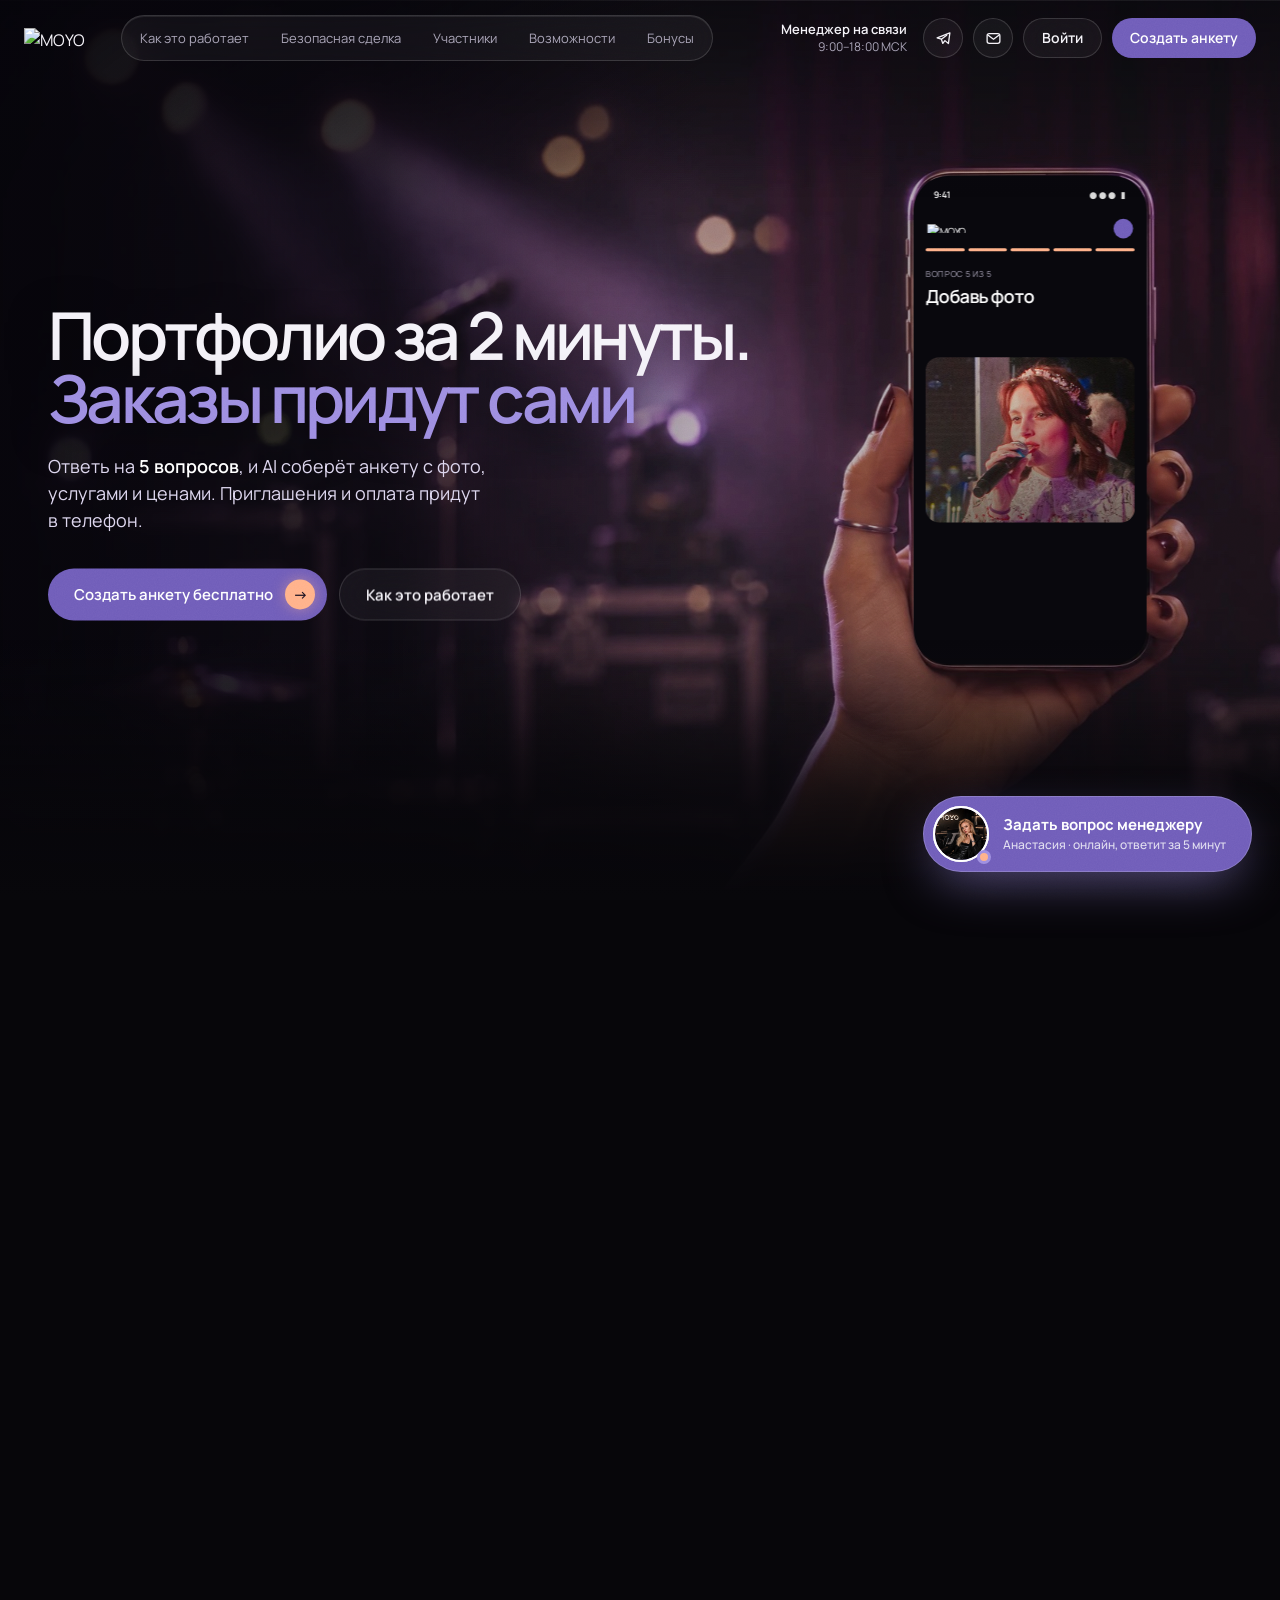
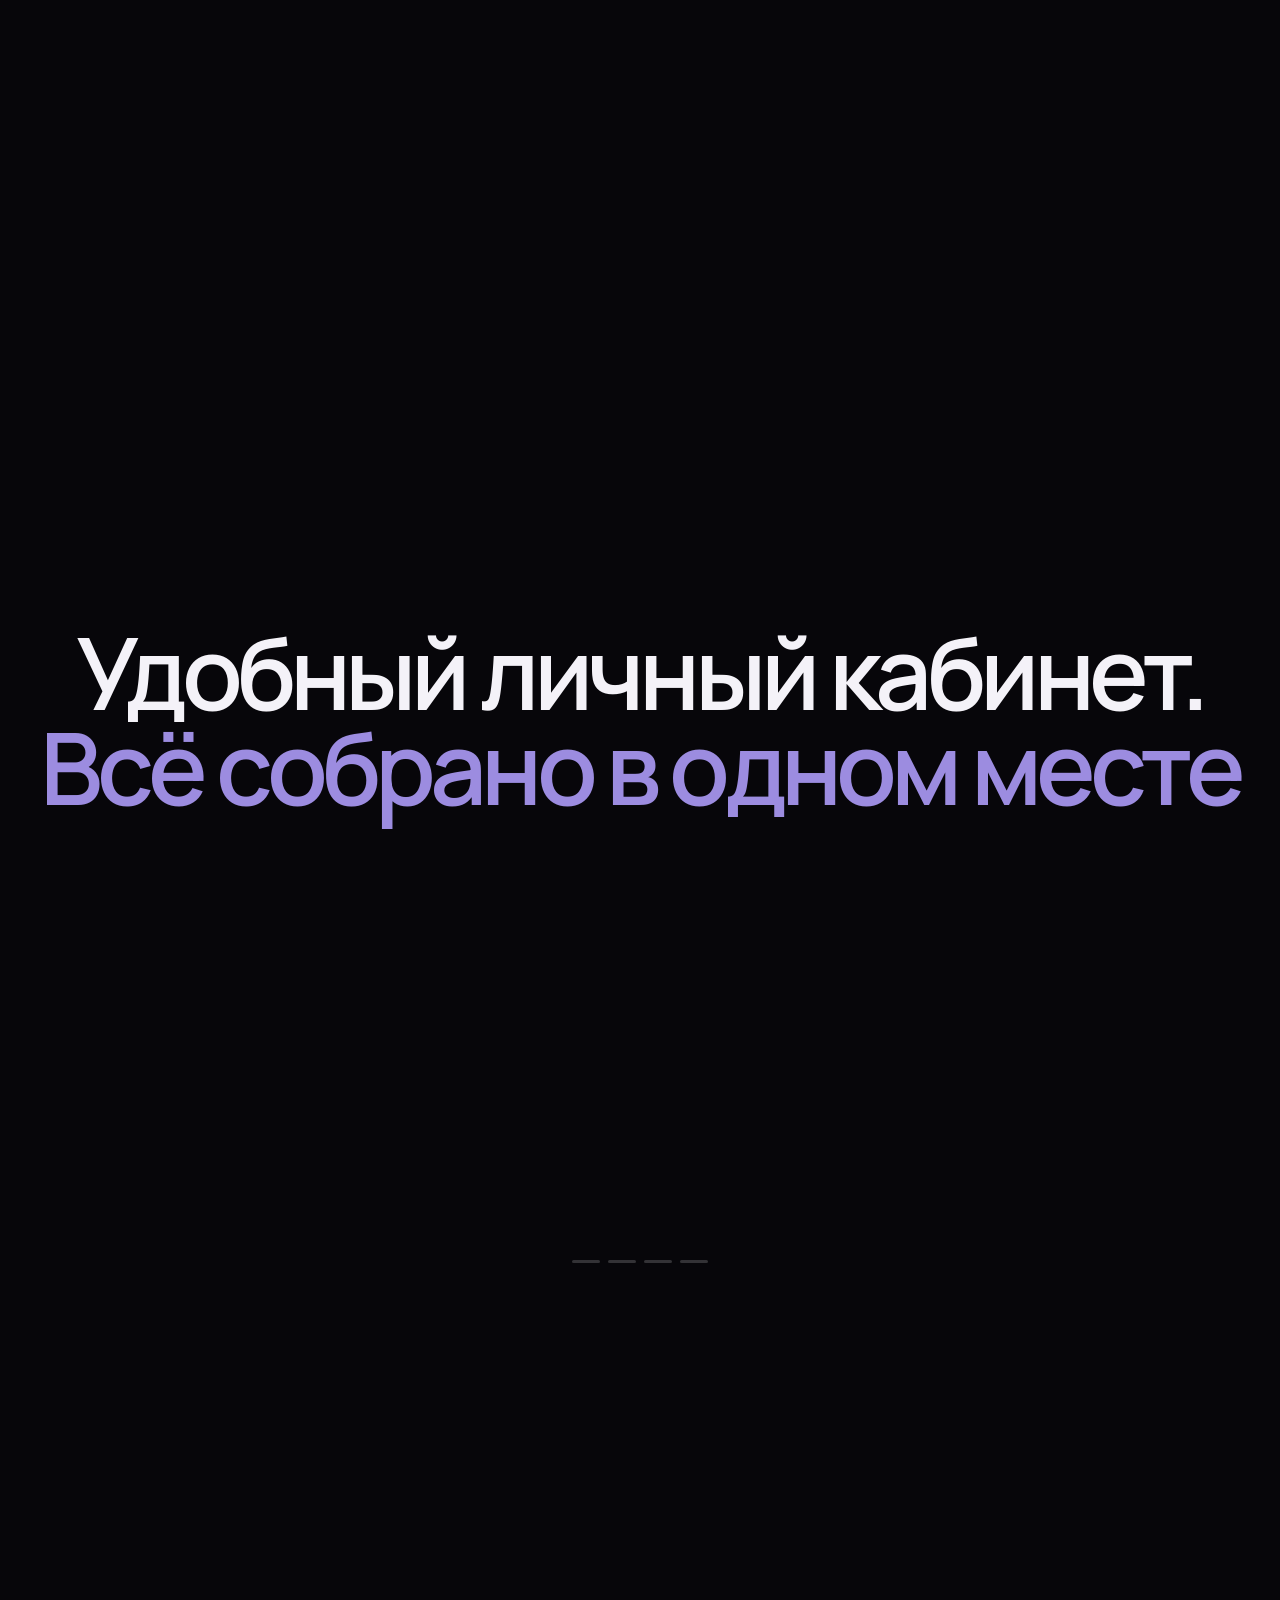
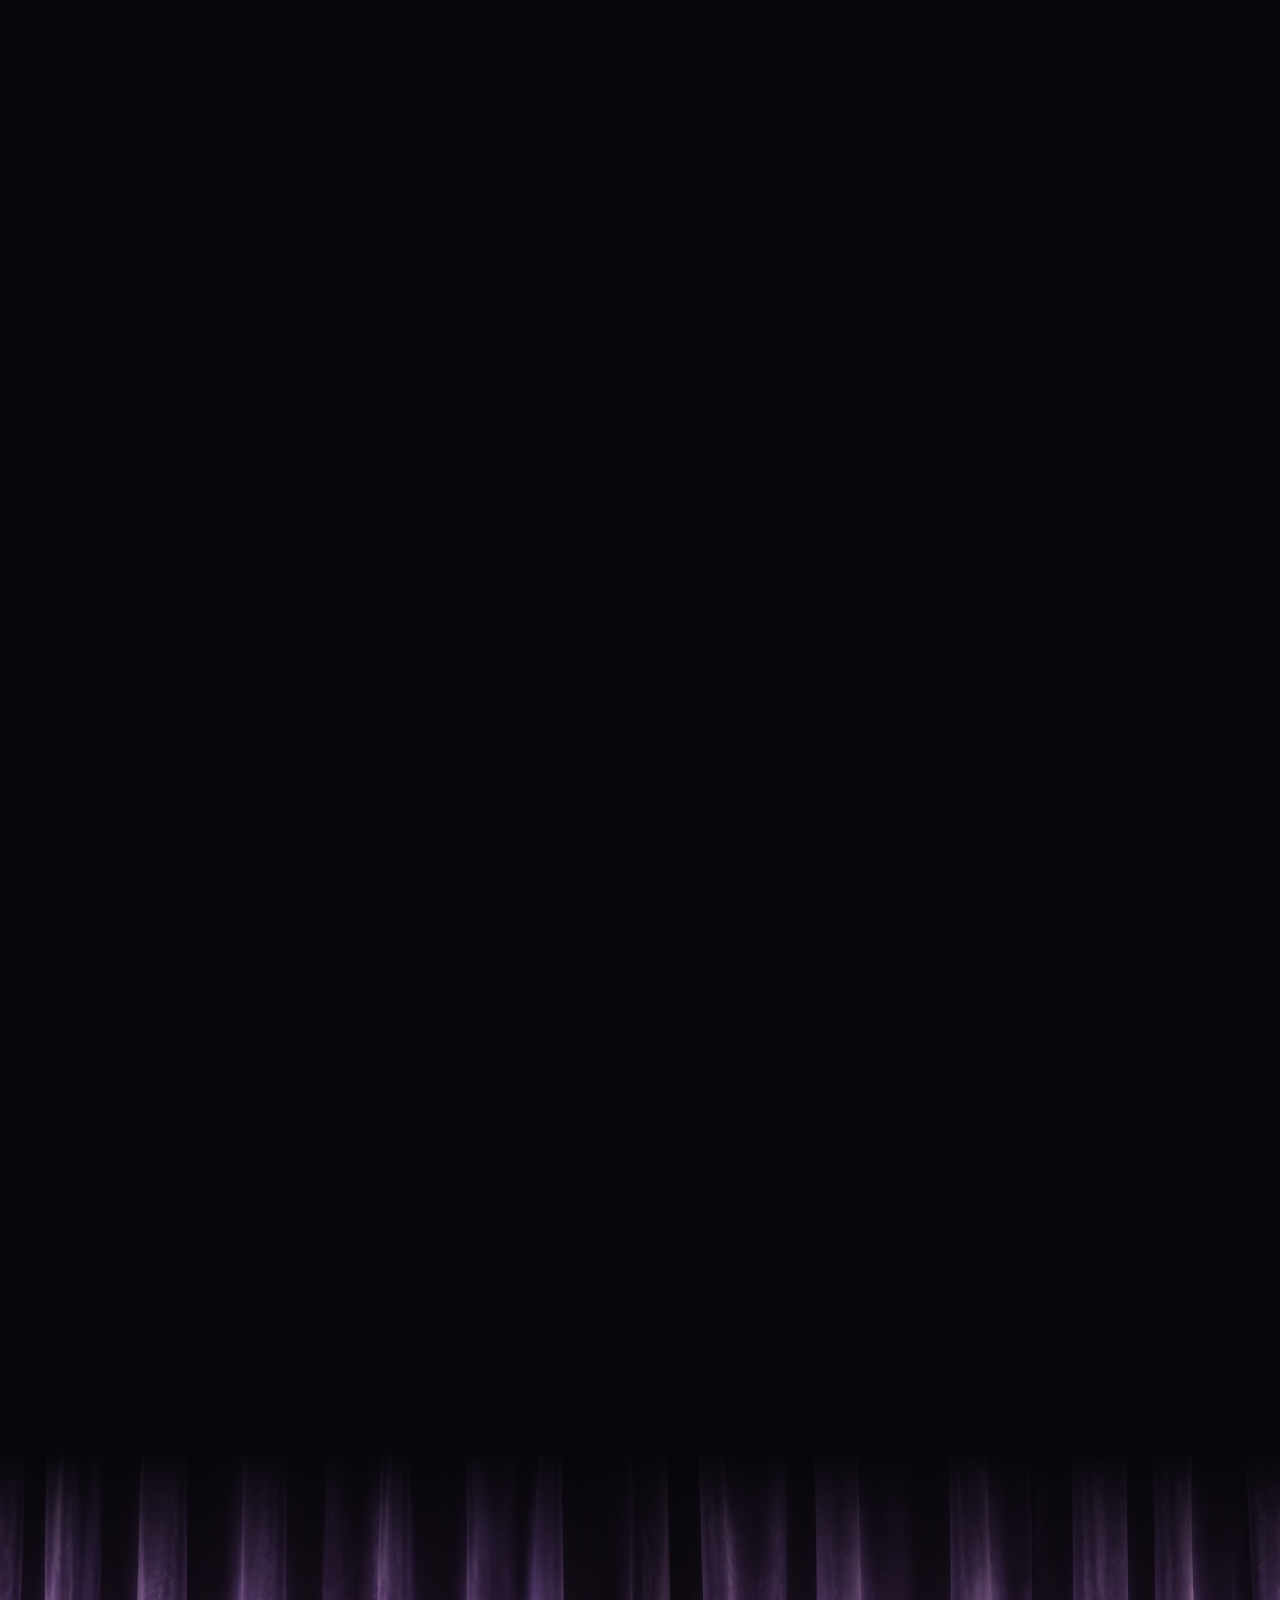
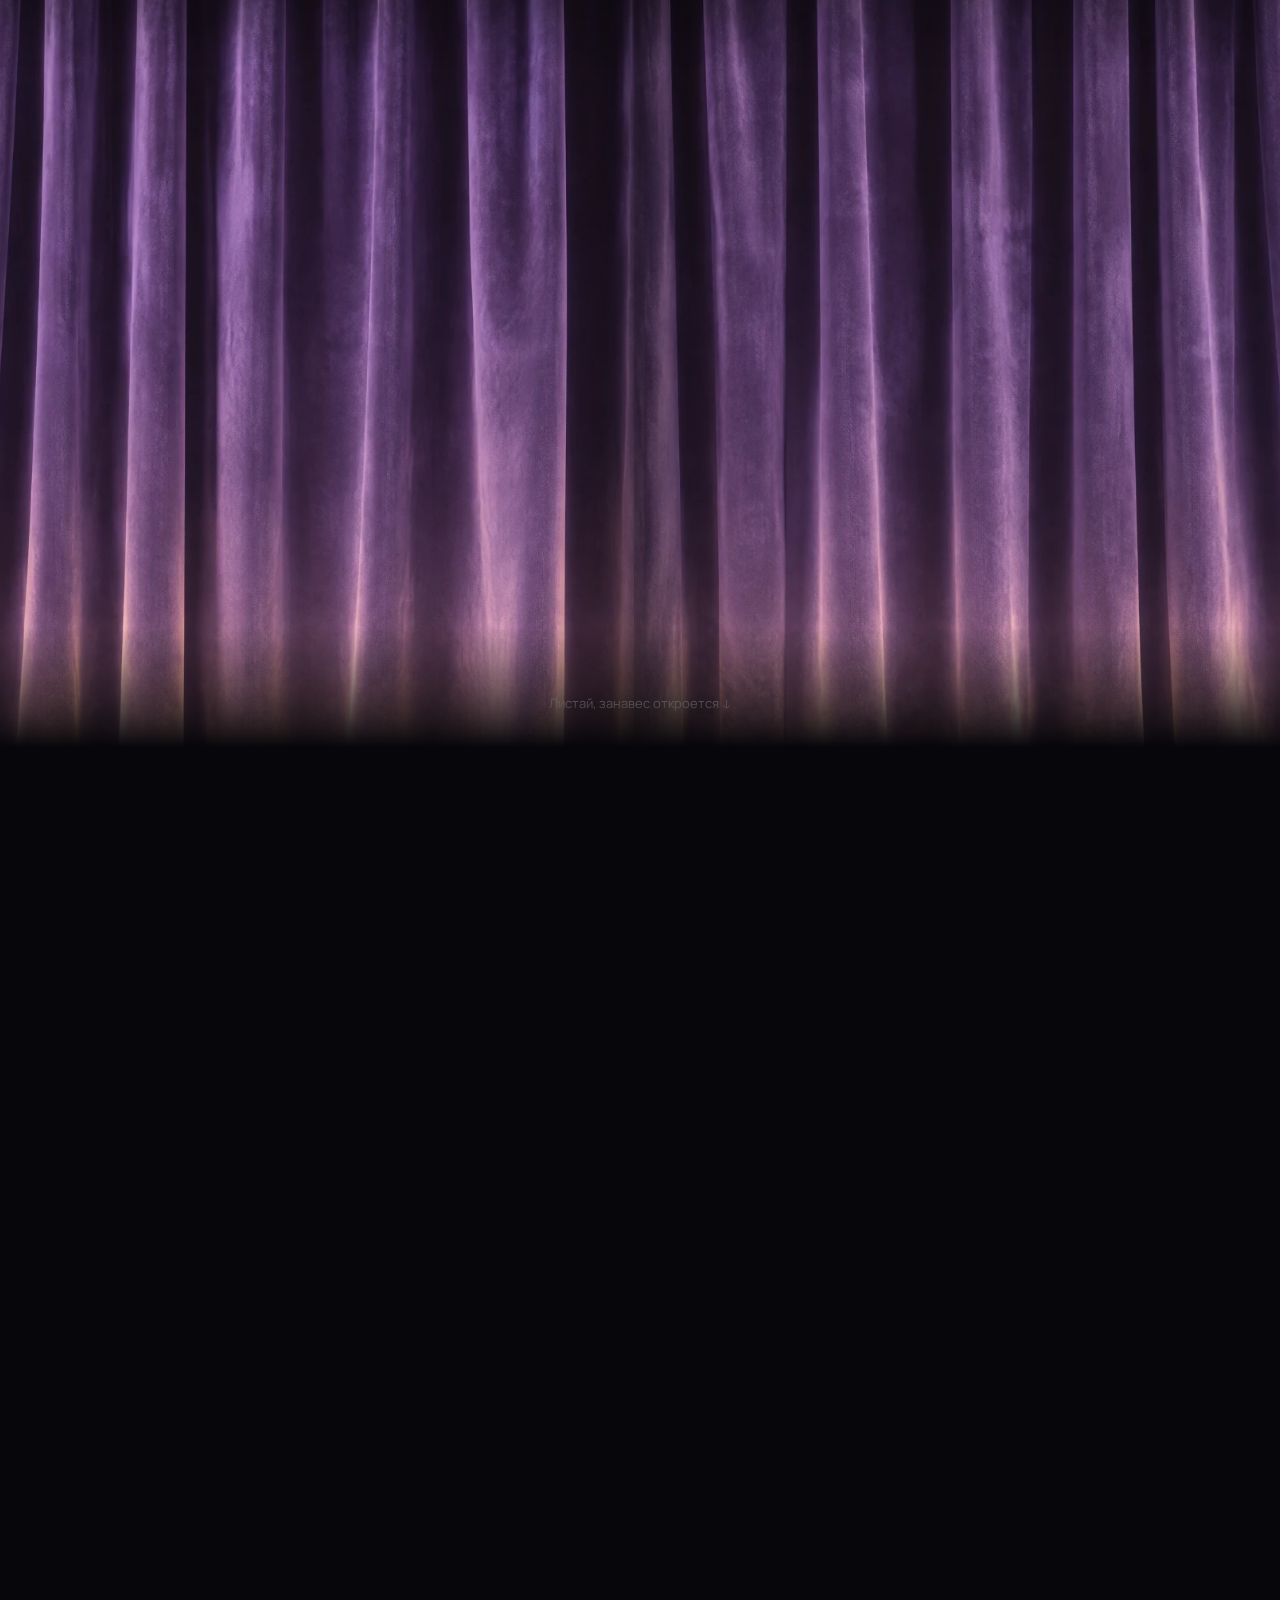
==== commit 8cfb781c: "Add files via upload" ====
--- a/ispolnitel.html
+++ b/ispolnitel.html
@@ -6,7 +6,7 @@
 <title>MOYO для исполнителей</title>
 <link rel="preconnect" href="https://fonts.googleapis.com"><link rel="preconnect" href="https://fonts.gstatic.com" crossorigin>
 <link href="https://fonts.googleapis.com/css2?family=Manrope:wght@400;500;600;700&family=JetBrains+Mono:wght@400;500&display=swap" rel="stylesheet">
-<link rel="stylesheet" href="assets/moyo.css?v=30">
+<link rel="stylesheet" href="assets/moyo.css?v=31">
 <style>
 /* совместимость со старыми блоками (кабинет, FAQ, футер, чат, модалка) */
 :root{--card:#131118;--card2:#1A1820;--mut:var(--text-2);--mut2:var(--text-3);--line2:var(--line-2);--grad:var(--accent-fill);--disp:var(--sans);--body:var(--sans);--m:var(--accent)}
@@ -335,7 +335,7 @@
 
 .cb-h{background:rgba(156,140,224,.12)}
 </style>
-<link rel="stylesheet" href="assets/mobile.css?v=30">
+<link rel="stylesheet" href="assets/mobile.css?v=31">
 </head>
 <body data-role="ispolnitel">
 <div class="bgfx" id="bgfx"></div>
@@ -392,9 +392,9 @@
 <section class="stp" id="steps"><div class="wrap flow-in">
   <div class="stp-head"><h2>Три шага<br>до&nbsp;<span class="acc">первого гонорара</span></h2><div class="stp-r"><p class="stp-sub" data-type>Анкета, заказы и&nbsp;оплата в&nbsp;одном месте. Без&nbsp;посредников в&nbsp;чатах и&nbsp;просьб о&nbsp;предоплате&nbsp;— платформа берёт это на&nbsp;себя.</p><a href="#final" data-auth="signup" class="btn btn-p">Начать с&nbsp;анкеты<span class="ar">→</span></a></div></div>
   <div class="stp-cards">
-    <article class="stc stc1"><span class="stc-n">1</span><div class="stc-ic"><img src="assets/img/ic-anketa.jpg?v=30" alt="" loading="lazy"></div><h3>Собери анкету</h3><p>Ответь на&nbsp;5 вопросов. AI оформит портфолио с&nbsp;фото, услугами и&nbsp;ценами</p></article>
-    <article class="stc stc2"><span class="stc-n">2</span><div class="stc-ic"><img src="assets/img/ic-mic.jpg?v=30" alt="" loading="lazy"></div><h3>Получай заказы</h3><p>Заказчики находят тебя через AI-поиск, а&nbsp;ты&nbsp;откликаешься на&nbsp;вакансии</p></article>
-    <article class="stc stc3"><span class="stc-n">3</span><div class="stc-ic"><img src="assets/img/ic-coins.jpg?v=30" alt="" loading="lazy"></div><h3>Получай оплату</h3><p>Заказчик платит заранее. Отработал&nbsp;— получил</p></article>
+    <article class="stc stc1"><span class="stc-n">1</span><div class="stc-ic"><img src="assets/img/ic-anketa.jpg?v=31" alt="" loading="lazy"></div><h3>Собери анкету</h3><p>Ответь на&nbsp;5 вопросов. AI оформит портфолио с&nbsp;фото, услугами и&nbsp;ценами</p></article>
+    <article class="stc stc2"><span class="stc-n">2</span><div class="stc-ic"><img src="assets/img/ic-mic.jpg?v=31" alt="" loading="lazy"></div><h3>Получай заказы</h3><p>Заказчики находят тебя через AI-поиск, а&nbsp;ты&nbsp;откликаешься на&nbsp;вакансии</p></article>
+    <article class="stc stc3"><span class="stc-n">3</span><div class="stc-ic"><img src="assets/img/ic-coins.jpg?v=31" alt="" loading="lazy"></div><h3>Получай оплату</h3><p>Заказчик платит заранее. Отработал&nbsp;— получил</p></article>
   </div>
 </div></section>
 
@@ -622,10 +622,10 @@
 
 
 
-<script src="assets/field.js?v=30"></script>
-<script src="assets/auth.js?v=30"></script>
-<script src="assets/scrollfx.js?v=30"></script>
-<script src="assets/illus.js?v=30"></script>
+<script src="assets/field.js?v=31"></script>
+<script src="assets/auth.js?v=31"></script>
+<script src="assets/scrollfx.js?v=31"></script>
+<script src="assets/illus.js?v=31"></script>
 <script>
 const $=s=>document.querySelector(s), $$=s=>[...document.querySelectorAll(s)];
 const REDUCE=matchMedia('(prefers-reduced-motion: reduce)').matches;
@@ -856,7 +856,7 @@
 addEventListener('scroll',onScroll,{passive:true});addEventListener('resize',onScroll);
 onScroll();
 </script>
-<script src="assets/interact.js?v=30"></script>
-<script src="assets/life.js?v=30"></script>
+<script src="assets/interact.js?v=31"></script>
+<script src="assets/life.js?v=31"></script>
 </body>
 </html>
--- a/assets/moyo.css
+++ b/assets/moyo.css
@@ -582,7 +582,7 @@
 .stp-sub{font-size:18px;line-height:1.5;color:var(--text-2)}
 .stp-r .btn{display:inline-flex;width:auto;margin-top:26px}
 .stp-head h2 .acc{display:inline}
-.stp-cards{display:grid;grid-template-columns:repeat(3,1fr);gap:28px;align-items:start;padding-top:50px}
+.stp-cards{display:grid;grid-template-columns:repeat(3,1fr);gap:28px;align-items:start;padding-top:30px}
 .stc{position:relative;display:flex;flex-direction:column;min-height:390px;padding:28px 30px 32px;border-radius:var(--r-m);background:var(--glass);border:1px solid var(--line-2);
   backdrop-filter:blur(var(--blur));-webkit-backdrop-filter:blur(var(--blur));box-shadow:inset 0 1px 0 rgba(255,255,255,.08);
   transition:border-color .5s var(--ease),box-shadow .5s var(--ease);animation:stcFloat 6s ease-in-out infinite}
@@ -590,7 +590,7 @@
 @keyframes stcFloat{0%,100%{translate:0 0}50%{translate:0 -8px}}
 .stc:hover{border-color:rgba(156,140,224,.45);box-shadow:inset 0 1px 0 rgba(255,255,255,.08),0 30px 60px -34px rgba(156,140,224,.55)}
 .stc-n{font-size:96px;font-weight:600;letter-spacing:-.06em;line-height:.85;color:var(--accent)}
-.stc-ic{position:absolute;right:-40px;top:-110px;width:300px;height:300px;pointer-events:none;mix-blend-mode:screen;animation:icFloat 5s ease-in-out infinite}
+.stc-ic{position:absolute;right:-16px;top:-62px;width:180px;height:180px;pointer-events:none;mix-blend-mode:screen;animation:icFloat 5s ease-in-out infinite}
 .stc2 .stc-ic{animation-delay:-1.7s}.stc3 .stc-ic{animation-delay:-3.3s}
 .stc-ic img{width:100%;height:100%;object-fit:cover;
   -webkit-mask-image:radial-gradient(closest-side,#000 80%,transparent);mask-image:radial-gradient(closest-side,#000 80%,transparent);
--- a/assets/mobile.css
+++ b/assets/mobile.css
@@ -150,10 +150,10 @@
   .stp-r{justify-self:start;padding-top:0}
   .stp-sub{font-size:15px}
   .stp-r .btn{margin-top:18px}
-  .stp-cards{grid-template-columns:1fr;gap:70px;padding-top:70px}
+  .stp-cards{grid-template-columns:1fr;gap:50px;padding-top:44px}
   .stc{min-height:300px;padding:24px 22px 26px}
   .stc2{margin-top:0}
   .stc-n{font-size:72px}
-  .stc-ic{width:210px;height:210px;top:-80px;right:-14px}
+  .stc-ic{width:130px;height:130px;top:-44px;right:-4px}
   .stc h3{font-size:26px}
 }
